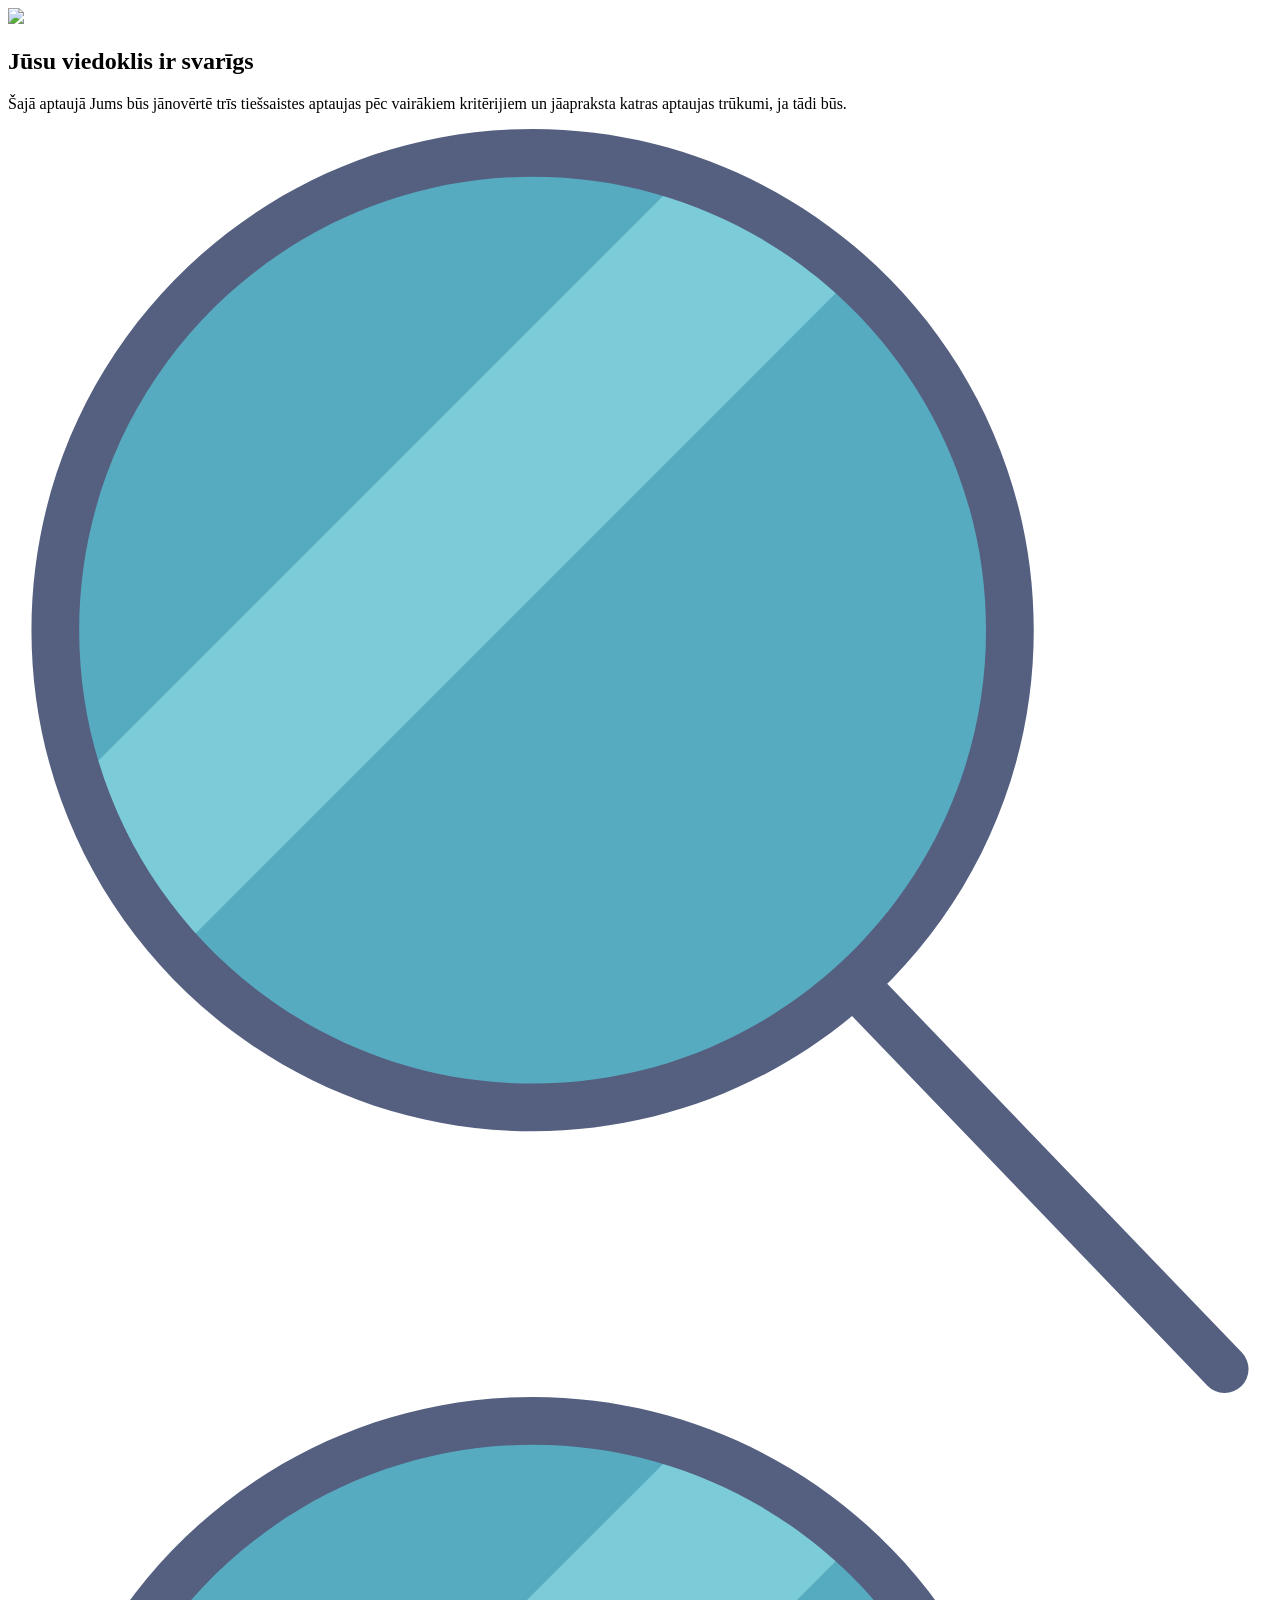
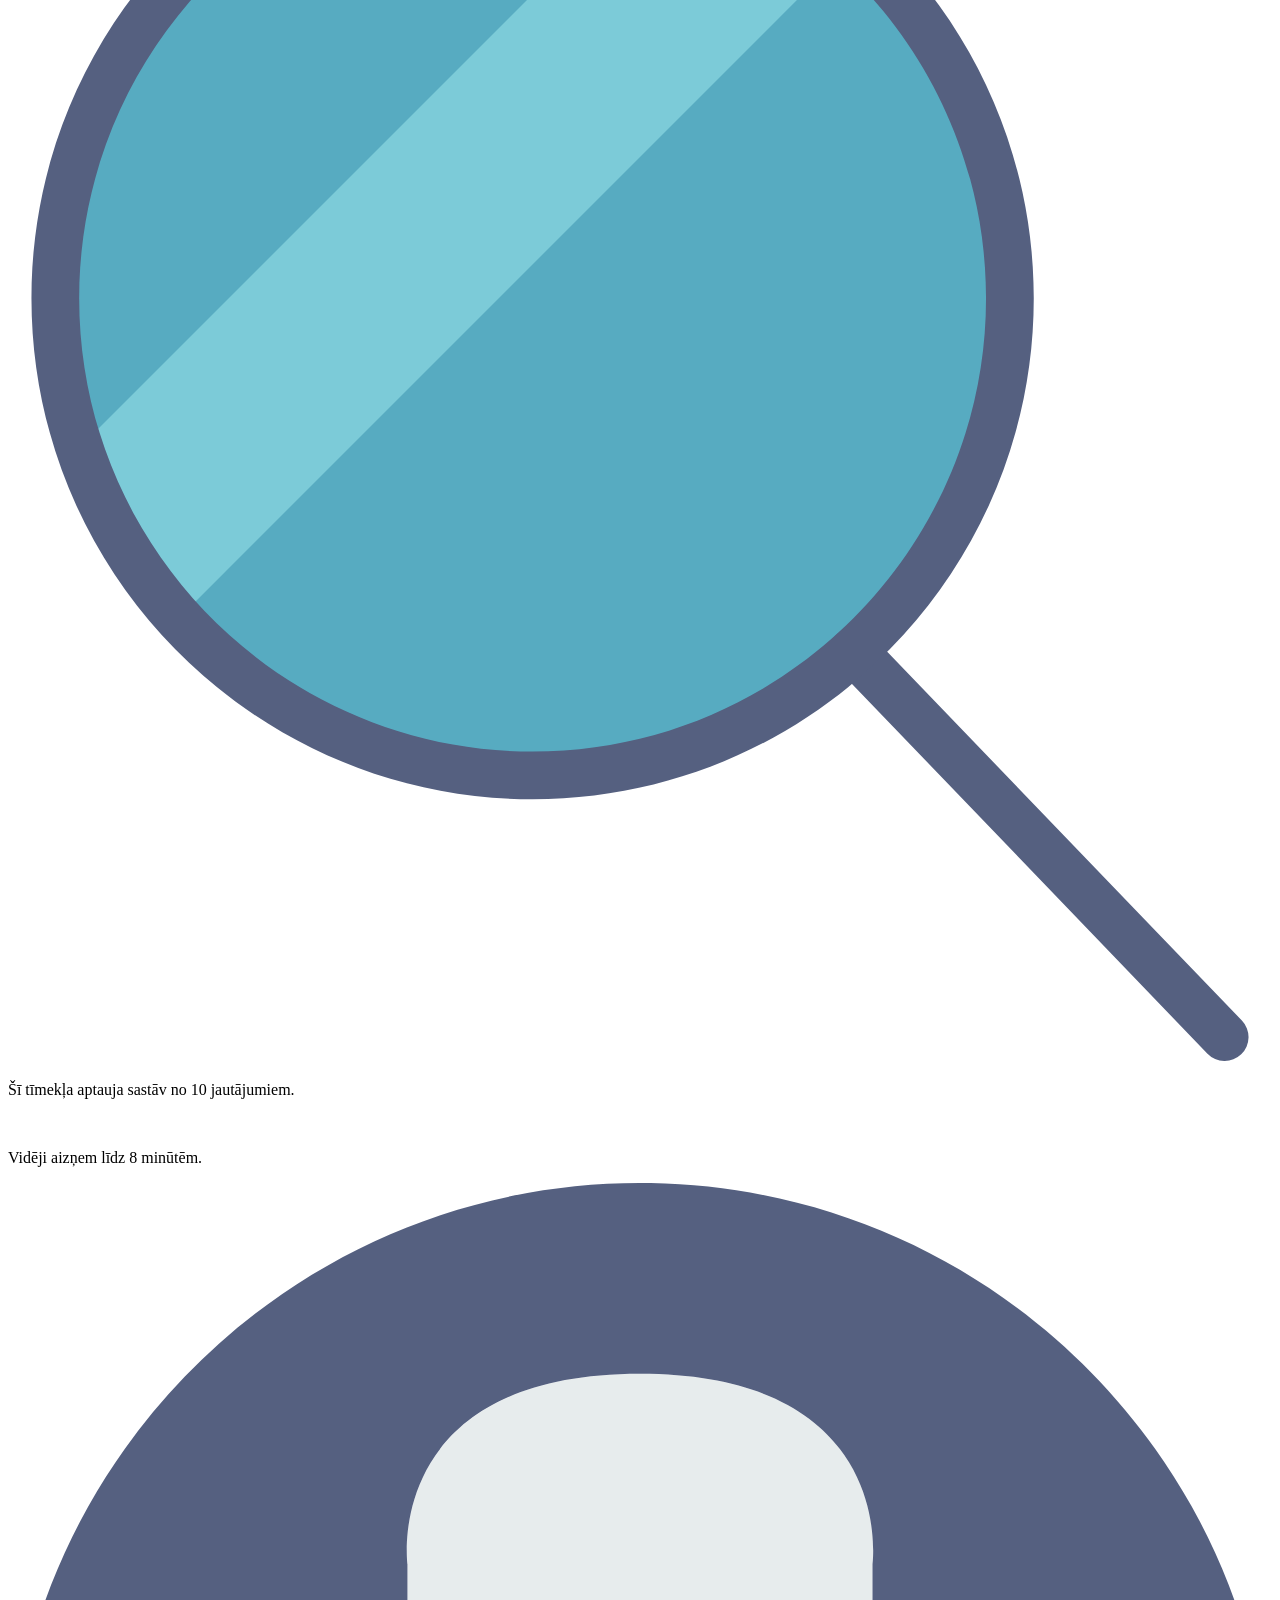
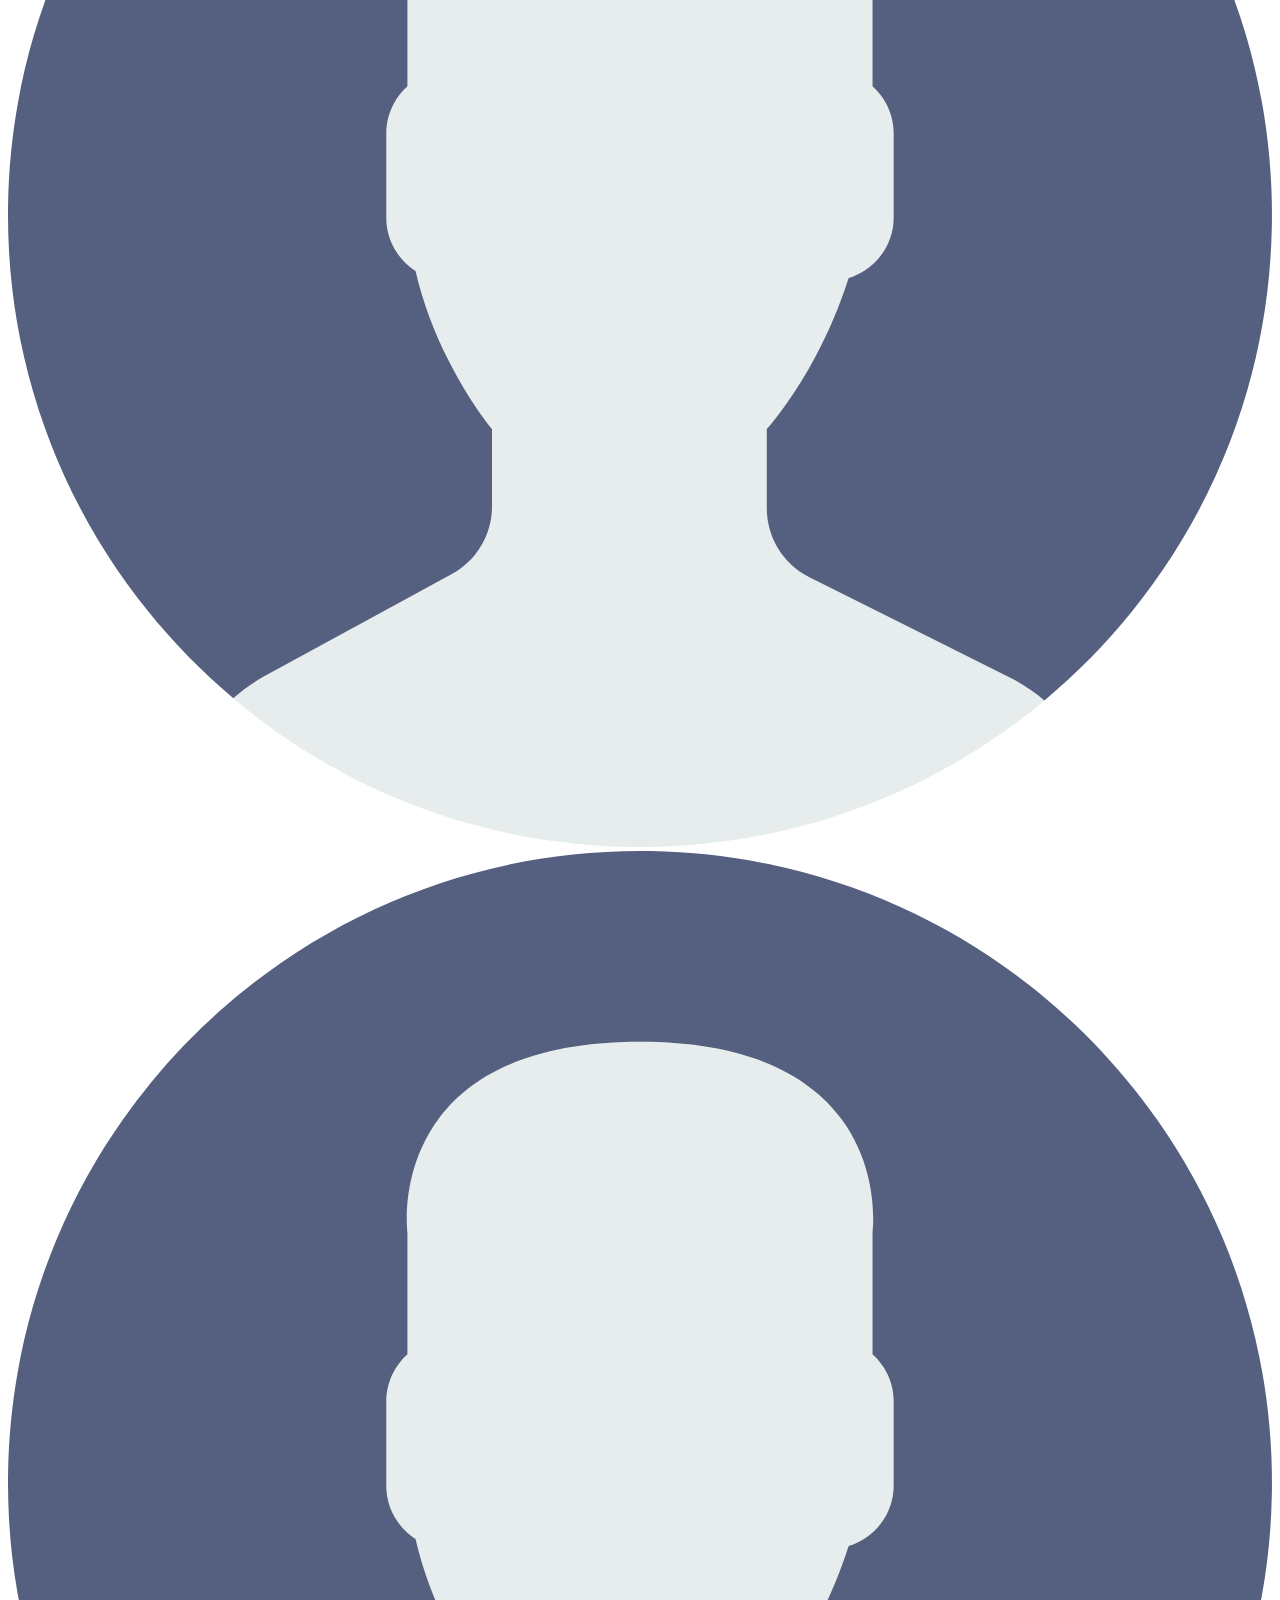
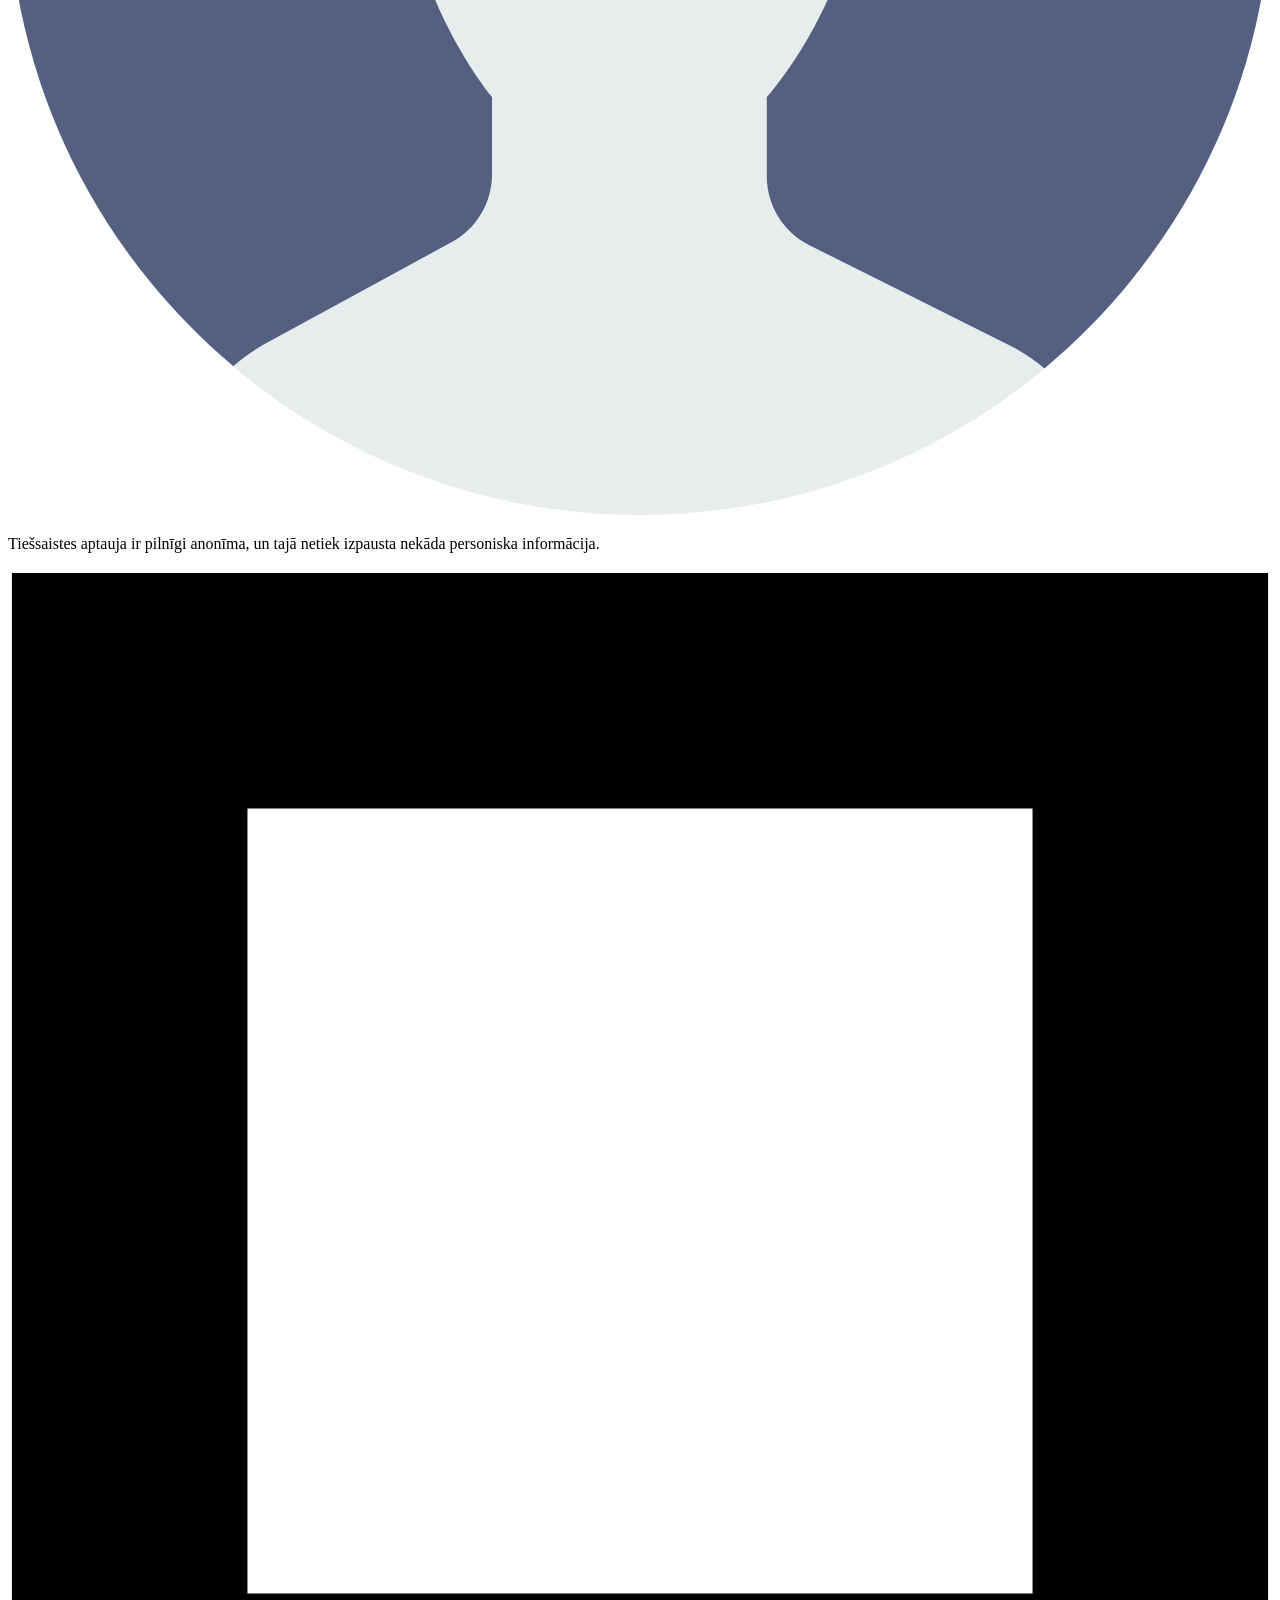
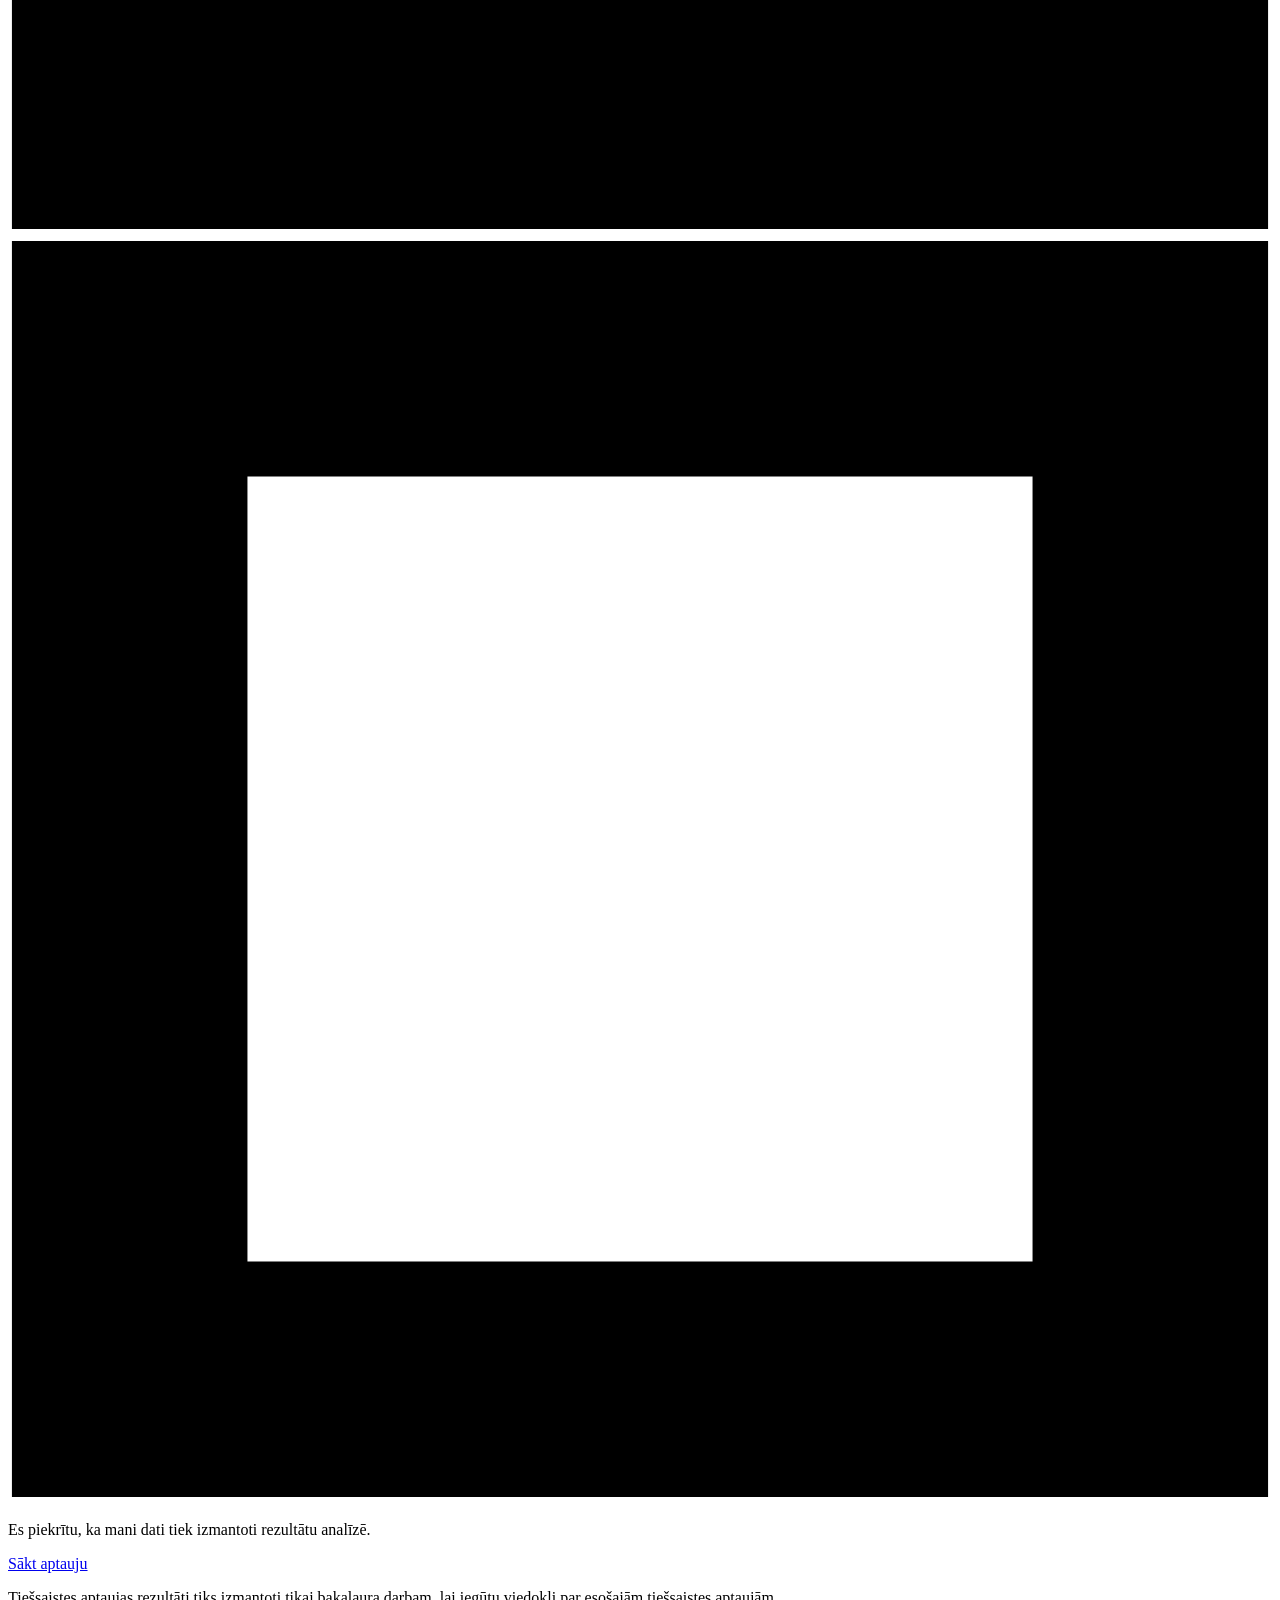
==== index.html @ 979ff95e "Add files via upload" ====
<!DOCTYPE html>
<html style="font-size: 16px;">
  <head>
    <meta name="viewport" content="width=device-width, initial-scale=1.0">
    <meta charset="utf-8">
    <meta name="keywords" content="Jūsu viedoklis ir svarīgs">
    <meta name="description" content="">
    <meta name="page_type" content="np-template-header-footer-from-plugin">
    <title>Ievadlapa</title>
    <link rel="stylesheet" href="nicepage.css" media="screen">
<link rel="stylesheet" href="Ievadlapa.css" media="screen">
    <script class="u-script" type="text/javascript" src="jquery-1.9.1.min.js" defer=""></script>
    <script class="u-script" type="text/javascript" src="nicepage.js" defer=""></script>
    <meta name="generator" content="Nicepage 4.9.1, nicepage.com">
    <link id="u-theme-google-font" rel="stylesheet" href="https://fonts.googleapis.com/css?family=Roboto:100,100i,300,300i,400,400i,500,500i,700,700i,900,900i|Open+Sans:300,300i,400,400i,500,500i,600,600i,700,700i,800,800i">
    
    
    <script type="application/ld+json">{
		"@context": "http://schema.org",
		"@type": "Organization",
		"name": "timekla-aptauja",
		"url": "/",
		"logo": "images/Logo-Holland-Welcome-def-2-kl-wit-text-3.jpg"
}</script>
    <meta name="theme-color" content="#478ac9">
    <meta property="og:title" content="Ievadlapa">
    <meta property="og:type" content="website">
    <link rel="canonical" href="/">
  </head>
  <body data-home-page="https://timekla-aptauja-2.nicepage.io/Ievadlapa.html?version=344477e2-cdb1-466f-a206-090f733ae4e3" data-home-page-title="Ievadlapa" class="u-body u-xl-mode"><header class="u-clearfix u-header u-header" id="sec-4de0"><div class="u-clearfix u-sheet u-valign-middle u-sheet-1">
        <a href="" class="u-image u-logo u-image-1" data-image-width="2787" data-image-height="911">
          <img src="images/Logo-Holland-Welcome-def-2-kl-wit-text-3.jpg" class="u-logo-image u-logo-image-1">
        </a>
      </div></header>
    <section class="u-clearfix u-section-1" id="sec-669e">
      <div class="u-clearfix u-sheet u-sheet-1">
        <div class="u-clearfix u-expanded-width u-gutter-0 u-layout-wrap u-layout-wrap-1">
          <div class="u-layout">
            <div class="u-layout-row">
              <div class="u-align-center u-container-style u-layout-cell u-left-cell u-size-23 u-layout-cell-1">
                <div class="u-container-layout u-valign-middle-lg u-valign-middle-md u-valign-middle-sm u-valign-middle-xl u-container-layout-1">
                  <div alt="" class="u-image u-image-circle u-image-1" src="" data-image-width="730" data-image-height="374"></div>
                </div>
              </div>
              <div class="u-align-left u-container-style u-layout-cell u-right-cell u-size-37 u-layout-cell-2">
                <div class="u-container-layout u-container-layout-2">
                  <h2 class="u-text u-text-1">Jūsu viedoklis ir svarīgs</h2>
                  <p class="u-text u-text-2" spellcheck="true"> Šajā aptaujā Jums būs jānovērtē trīs tiešsaistes aptaujas pēc vairākiem kritērijiem un jāapraksta katras aptaujas trūkumi, ja tādi būs.</p><span class="u-icon u-icon-1"><svg class="u-svg-link" preserveAspectRatio="xMidYMin slice" viewBox="0 0 52.966 52.966" style=""><use xlink:href="#svg-3977"></use></svg><svg xmlns="http://www.w3.org/2000/svg" xmlns:xlink="http://www.w3.org/1999/xlink" version="1.1" xml:space="preserve" class="u-svg-content" viewBox="0 0 52.966 52.966" x="0px" y="0px" id="svg-3977" style="enable-background:new 0 0 52.966 52.966;"><circle style="fill:#57ABC1;" cx="21.983" cy="21" r="20"></circle><line style="fill:none;stroke:#556080;stroke-width:2;stroke-linecap:round;stroke-miterlimit:10;" x1="35.437" y1="35.798" x2="50.983" y2="51.966"></line><path style="fill:#7CCBD8;" d="M3.002,27.253c0.848,2.582,2.24,5.018,4.167,7.146L35.382,6.186
	c-2.129-1.928-4.564-3.319-7.146-4.167L3.002,27.253z"></path><path style="fill:#556080;" d="M21.983,42c-11.58,0-21-9.42-21-21s9.42-21,21-21s21,9.42,21,21S33.562,42,21.983,42z M21.983,2
	c-10.477,0-19,8.523-19,19s8.523,19,19,19s19-8.523,19-19S32.459,2,21.983,2z"></path></svg></span>
                  <p class="u-text u-text-3" spellcheck="false"> Šī tīmekļa aptauja sastāv no 10 jautājumiem.</p><span class="u-file-icon u-icon u-icon-2"><img src="images/71afeeea-2684-4a28-bda9-d3d5058b51b9.png" alt=""></span>
                  <p class="u-text u-text-4" spellcheck="false"> Vidēji aizņem līdz 8 minūtēm.</p><span class="u-icon u-icon-3"><svg class="u-svg-link" preserveAspectRatio="xMidYMin slice" viewBox="0 0 53 53" style=""><use xlink:href="#svg-1f9f"></use></svg><svg xmlns="http://www.w3.org/2000/svg" xmlns:xlink="http://www.w3.org/1999/xlink" version="1.1" xml:space="preserve" class="u-svg-content" viewBox="0 0 53 53" x="0px" y="0px" id="svg-1f9f" style="enable-background:new 0 0 53 53;"><path style="fill:#E7ECED;" d="M18.613,41.552l-7.907,4.313c-0.464,0.253-0.881,0.564-1.269,0.903C14.047,50.655,19.998,53,26.5,53
	c6.454,0,12.367-2.31,16.964-6.144c-0.424-0.358-0.884-0.68-1.394-0.934l-8.467-4.233c-1.094-0.547-1.785-1.665-1.785-2.888v-3.322
	c0.238-0.271,0.51-0.619,0.801-1.03c1.154-1.63,2.027-3.423,2.632-5.304c1.086-0.335,1.886-1.338,1.886-2.53v-3.546
	c0-0.78-0.347-1.477-0.886-1.965v-5.126c0,0,1.053-7.977-9.75-7.977s-9.75,7.977-9.75,7.977v5.126
	c-0.54,0.488-0.886,1.185-0.886,1.965v3.546c0,0.934,0.491,1.756,1.226,2.231c0.886,3.857,3.206,6.633,3.206,6.633v3.24
	C20.296,39.899,19.65,40.986,18.613,41.552z"></path><g><path style="fill:#556080;" d="M26.953,0.004C12.32-0.246,0.254,11.414,0.004,26.047C-0.138,34.344,3.56,41.801,9.448,46.76
		c0.385-0.336,0.798-0.644,1.257-0.894l7.907-4.313c1.037-0.566,1.683-1.653,1.683-2.835v-3.24c0,0-2.321-2.776-3.206-6.633
		c-0.734-0.475-1.226-1.296-1.226-2.231v-3.546c0-0.78,0.347-1.477,0.886-1.965v-5.126c0,0-1.053-7.977,9.75-7.977
		s9.75,7.977,9.75,7.977v5.126c0.54,0.488,0.886,1.185,0.886,1.965v3.546c0,1.192-0.8,2.195-1.886,2.53
		c-0.605,1.881-1.478,3.674-2.632,5.304c-0.291,0.411-0.563,0.759-0.801,1.03V38.8c0,1.223,0.691,2.342,1.785,2.888l8.467,4.233
		c0.508,0.254,0.967,0.575,1.39,0.932c5.71-4.762,9.399-11.882,9.536-19.9C53.246,12.32,41.587,0.254,26.953,0.004z"></path>
</g></svg></span>
                  <p class="u-text u-text-5" spellcheck="false"> Tiešsaistes aptauja ir pilnīgi anonīma, un tajā netiek izpausta nekāda personiska informācija.</p>
                  <div class="u-border-1 u-border-grey-75 u-shape u-shape-svg u-text-palette-1-base u-shape-1">
                    <svg class="u-svg-link" preserveAspectRatio="none" viewBox="0 0 160 160" style=""><use xlink:href="#svg-717e"></use></svg>
                    <svg class="u-svg-content" viewBox="-0.5 -0.5 161 161" x="0px" y="0px" id="svg-717e"><path d="M130,30v100H30V30H130 M160,0H0v160h160V0L160,0z"></path></svg>
                  </div>
                  <p class="u-text u-text-6" spellcheck="true"> Es piekrītu, ka mani dati tiek izmantoti rezultātu analīzē.</p>
                  <a href="#" class="u-btn u-button-style u-btn-1">Sākt aptauju</a>
                </div>
              </div>
            </div>
          </div>
        </div>
      </div>
    </section>
    
    
    <footer class="u-align-center u-clearfix u-footer u-grey-80 u-footer" id="sec-5933"><div class="u-clearfix u-sheet u-sheet-1">
        <p class="u-small-text u-text u-text-variant u-text-1" spellcheck="true"> Tiešsaistes aptaujas rezultāti tiks izmantoti tikai bakalaura darbam, lai iegūtu viedokli par esošajām tiešsaistes aptaujām.</p>
      </div></footer>
  </body>
</html>
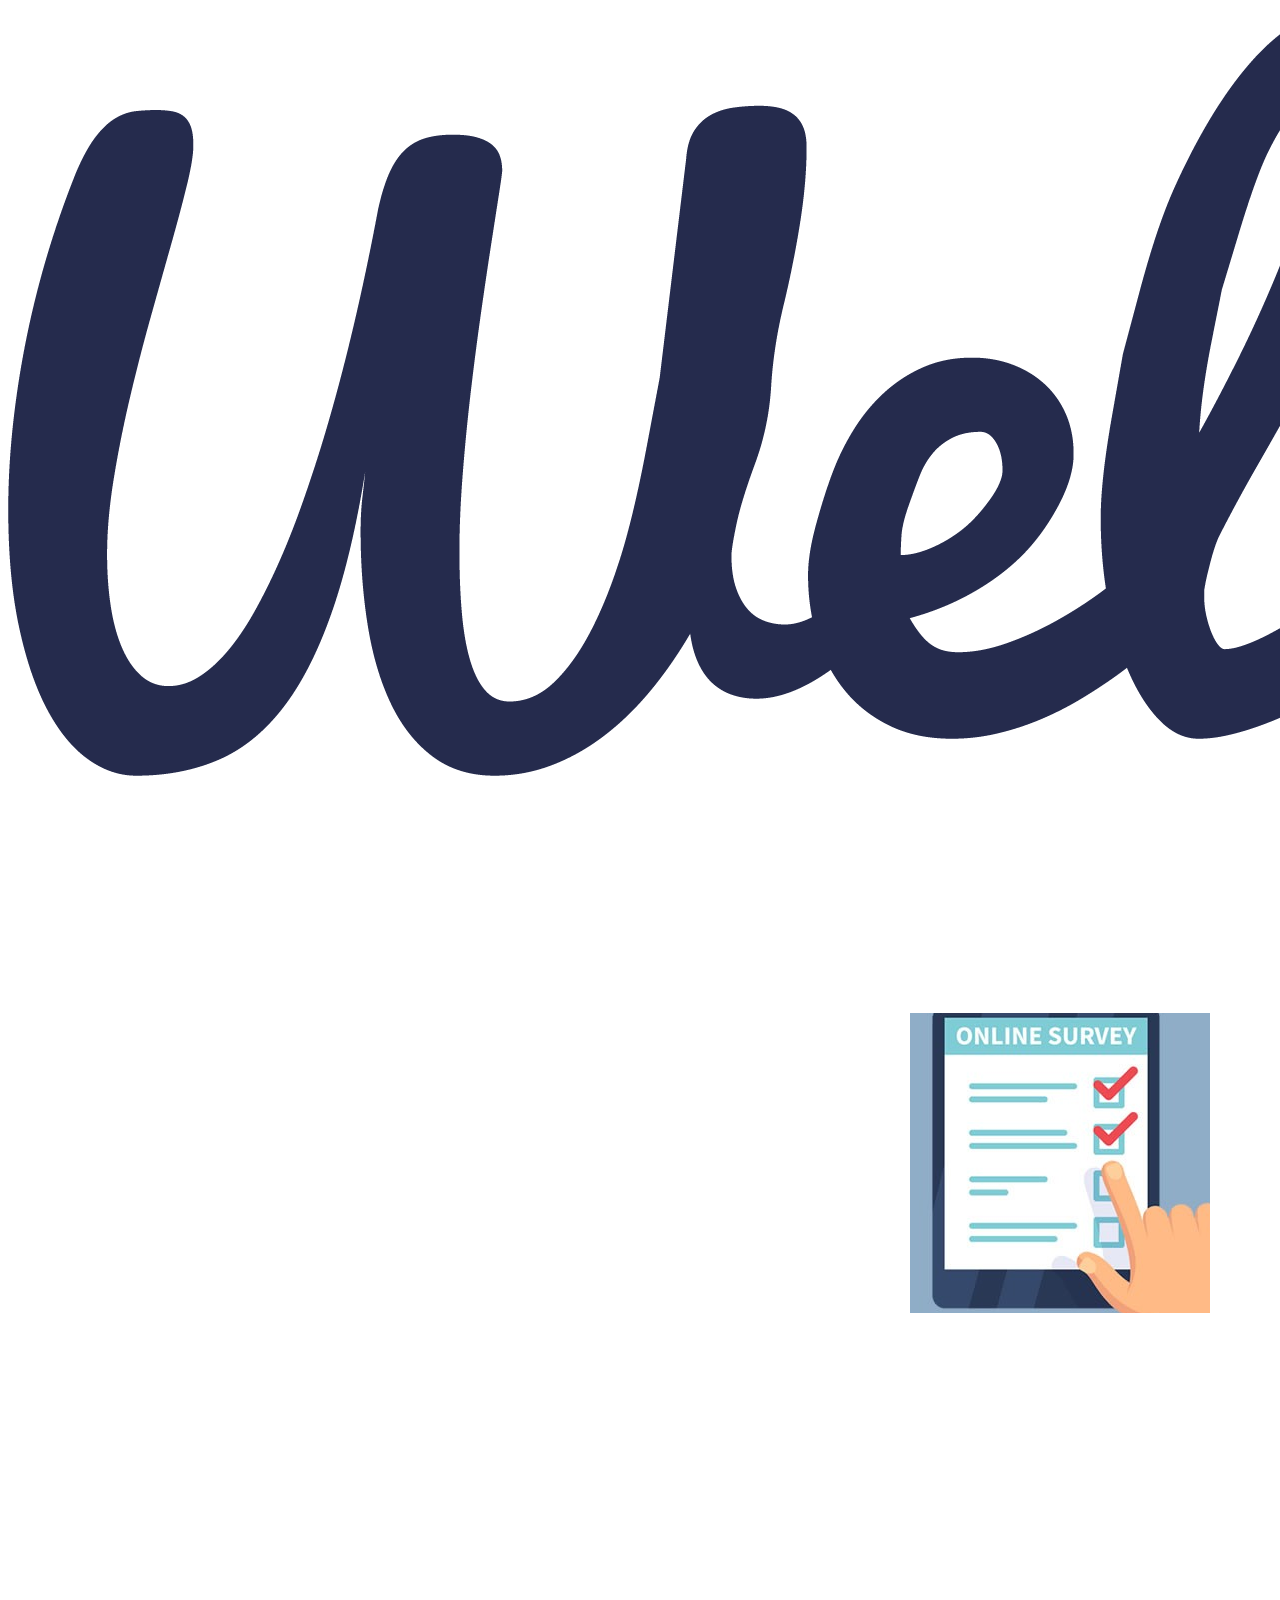
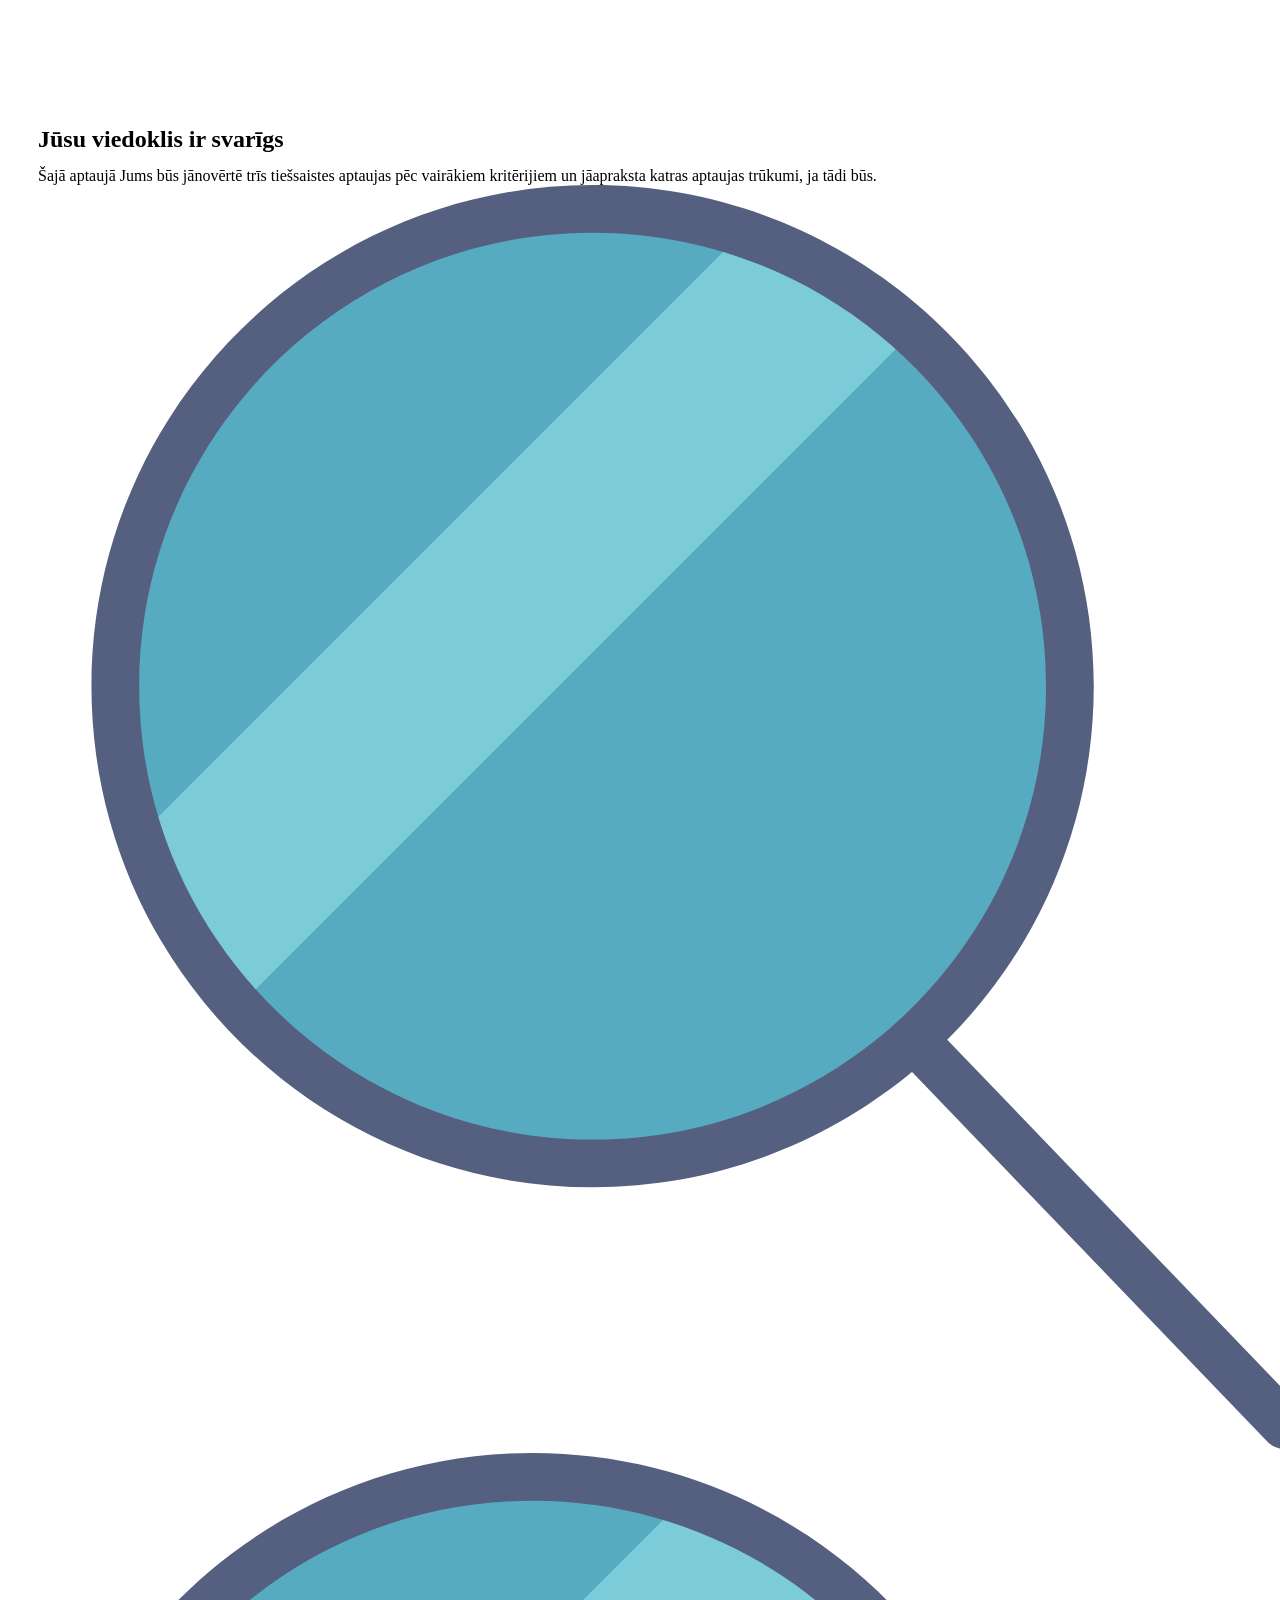
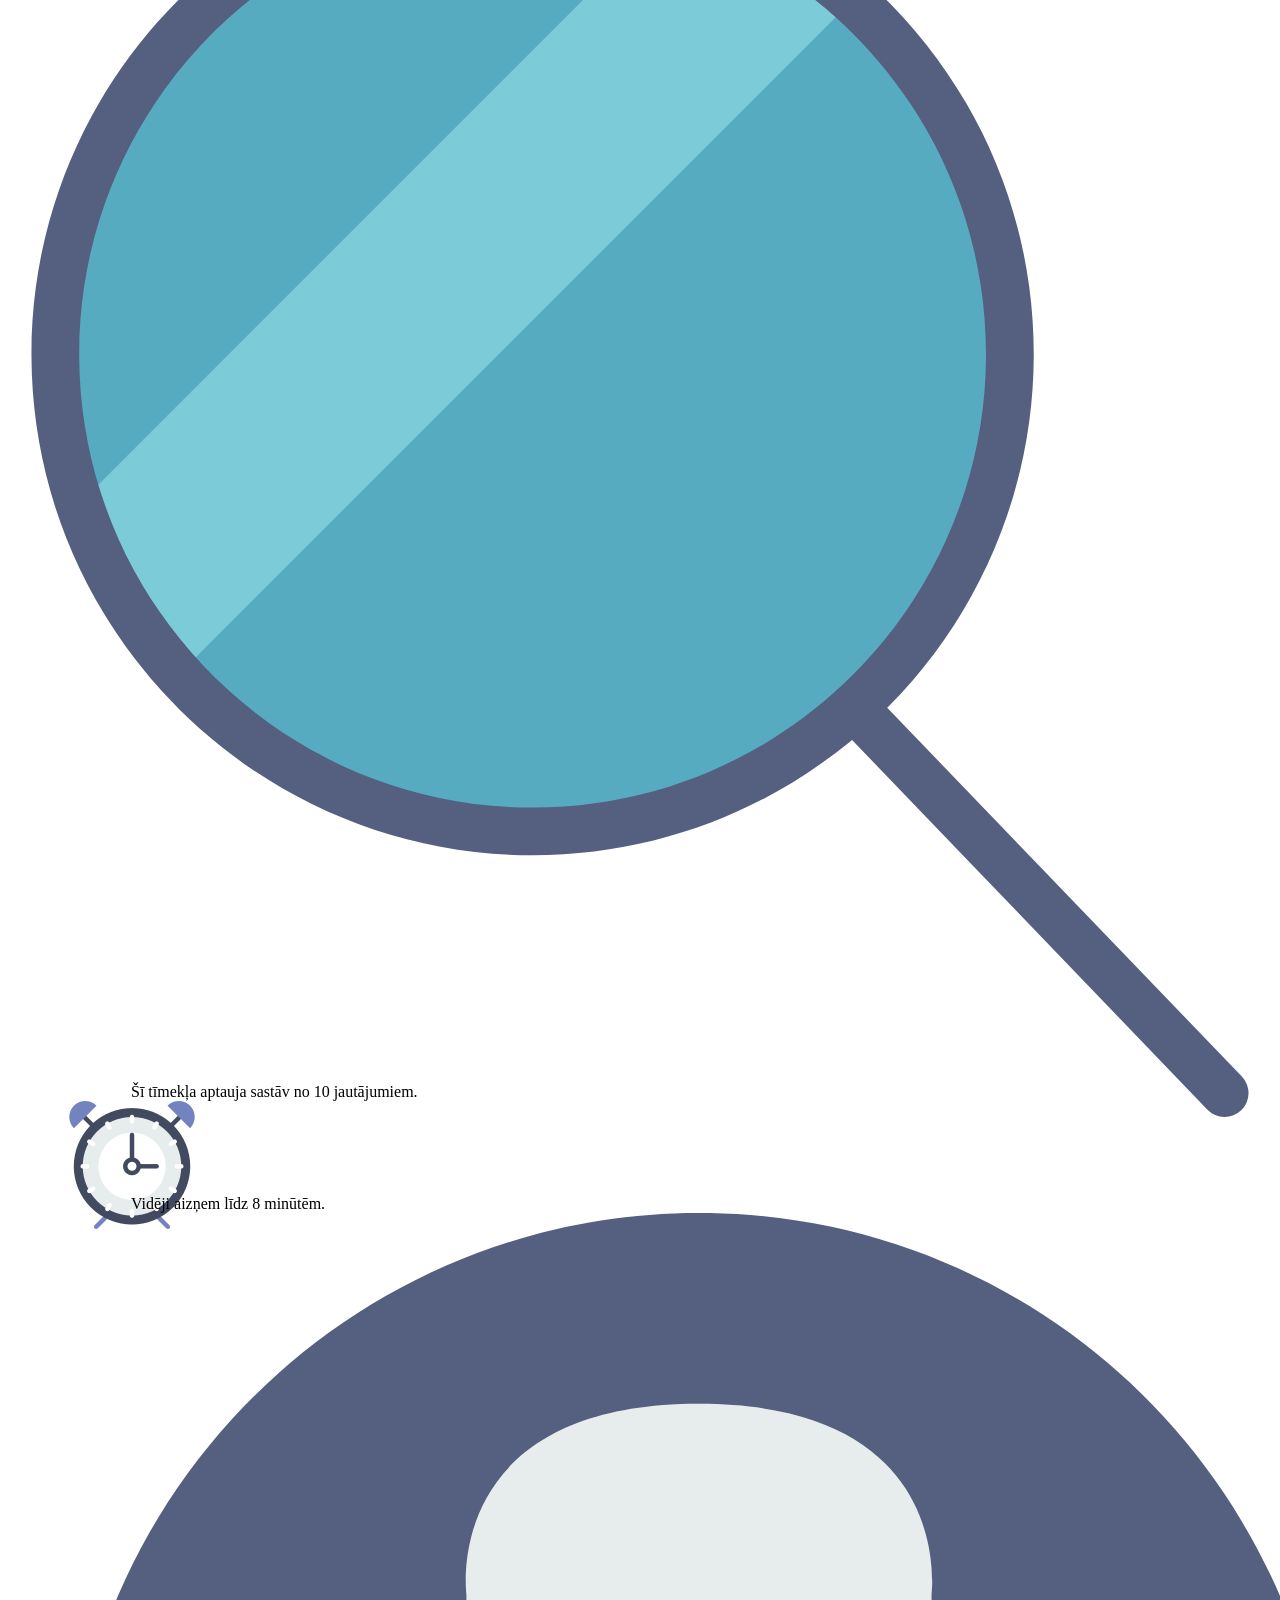
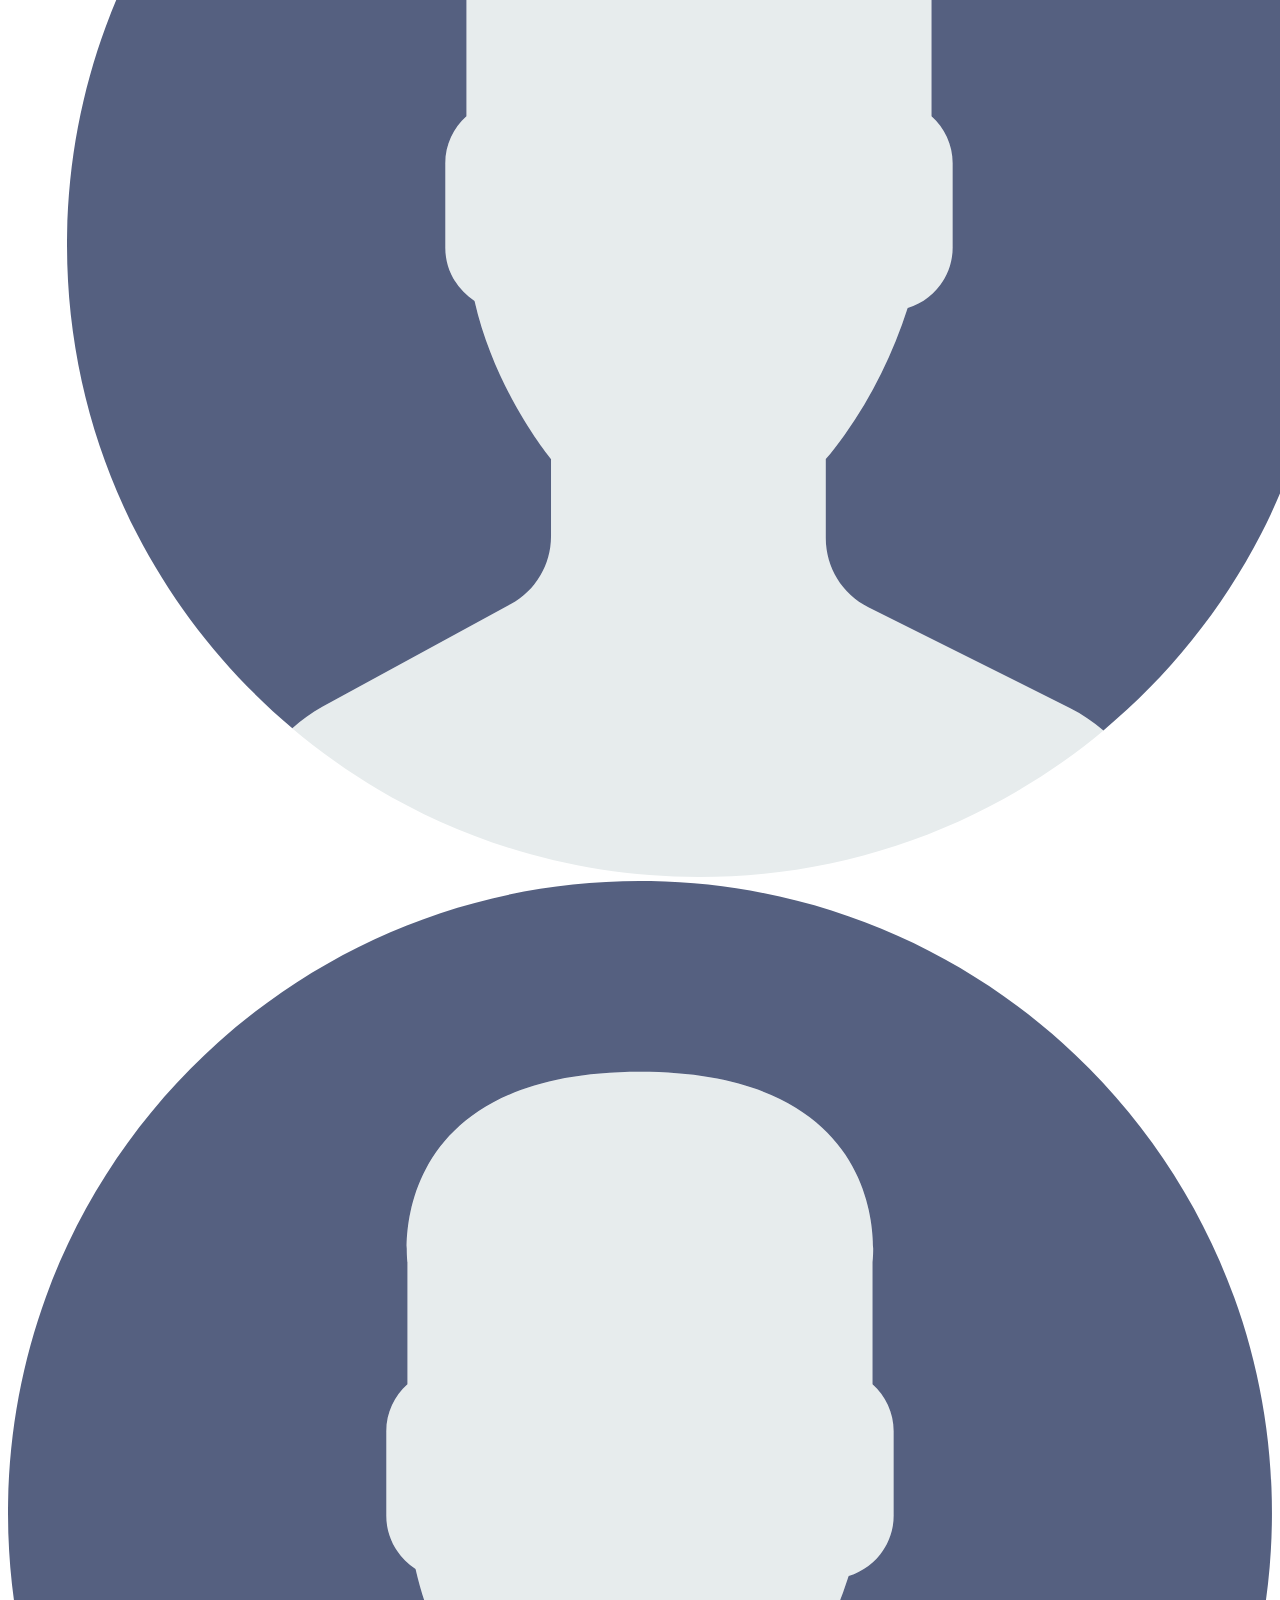
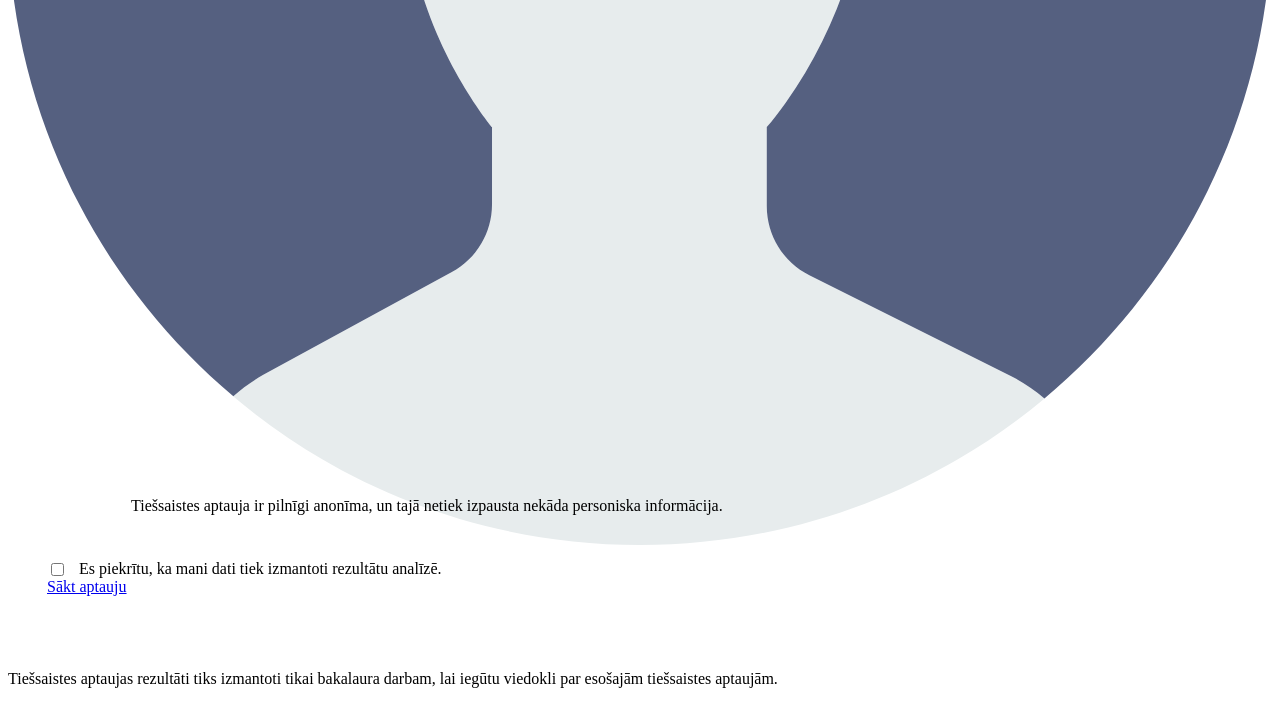
==== commit 8de67b14: "Add files via upload" ====
--- a/index.html
+++ b/index.html
@@ -27,7 +27,7 @@
     <meta property="og:type" content="website">
     <link rel="canonical" href="/">
   </head>
-  <body data-home-page="https://timekla-aptauja-2.nicepage.io/Ievadlapa.html?version=344477e2-cdb1-466f-a206-090f733ae4e3" data-home-page-title="Ievadlapa" class="u-body u-xl-mode"><header class="u-clearfix u-header u-header" id="sec-4de0"><div class="u-clearfix u-sheet u-valign-middle u-sheet-1">
+  <body class="u-body u-xl-mode"><header class="u-clearfix u-header u-header" id="sec-4de0"><div class="u-clearfix u-sheet u-valign-middle u-sheet-1">
         <a href="" class="u-image u-logo u-image-1" data-image-width="2787" data-image-height="911">
           <img src="images/Logo-Holland-Welcome-def-2-kl-wit-text-3.jpg" class="u-logo-image u-logo-image-1">
         </a>
@@ -63,11 +63,10 @@
 </g></svg></span>
                   <p class="u-text u-text-5" spellcheck="false"> Tiešsaistes aptauja ir pilnīgi anonīma, un tajā netiek izpausta nekāda personiska informācija.</p>
                   <div class="u-border-1 u-border-grey-75 u-shape u-shape-svg u-text-palette-1-base u-shape-1">
-                    <svg class="u-svg-link" preserveAspectRatio="none" viewBox="0 0 160 160" style=""><use xlink:href="#svg-717e"></use></svg>
-                    <svg class="u-svg-content" viewBox="-0.5 -0.5 161 161" x="0px" y="0px" id="svg-717e"><path d="M130,30v100H30V30H130 M160,0H0v160h160V0L160,0z"></path></svg>
+                    <input type="checkbox" id="checkBox" name="checkBox">
                   </div>
                   <p class="u-text u-text-6" spellcheck="true"> Es piekrītu, ka mani dati tiek izmantoti rezultātu analīzē.</p>
-                  <a href="#" class="u-btn u-button-style u-btn-1">Sākt aptauju</a>
+                  <a href="#" class="u-btn u-button-style u-btn-1" onclick="location.href='peakon.html'">Sākt aptauju</a>
                 </div>
               </div>
             </div>
--- a/Ievadlapa.css
+++ b/Ievadlapa.css
@@ -0,0 +1,330 @@
+.u-section-1 .u-sheet-1 {
+  min-height: 819px;
+}
+
+.u-section-1 .u-layout-wrap-1 {
+  margin-top: 60px;
+  margin-bottom: 60px;
+}
+
+.u-section-1 .u-layout-cell-1 {
+  min-height: 678px;
+}
+
+.u-section-1 .u-container-layout-1 {
+  padding: 30px;
+}
+
+.u-section-1 .u-image-1 {
+  width: 300px;
+  height: 300px;
+  background-image: url("images/db5fdf9e-9857-444e-9135-7a577f8520b8.jpg");
+  background-position: 50% 50%;
+  margin: 0 32px 0 auto;
+}
+
+.u-section-1 .u-layout-cell-2 {
+  min-height: 678px;
+}
+
+.u-section-1 .u-container-layout-2 {
+  padding: 14px 0;
+}
+
+.u-section-1 .u-text-1 {
+  margin: 51px 260px 0 30px;
+}
+
+.u-section-1 .u-text-2 {
+  margin: 14px 190px 0 30px;
+}
+
+.u-section-1 .u-icon-1 {
+  width: 51px;
+  height: 51px;
+  margin: 58px auto 0 60px;
+  padding: 0;
+}
+
+.u-section-1 .u-text-3 {
+  margin: -38px 97px 0 123px;
+}
+
+.u-section-1 .u-icon-2 {
+  width: 51px;
+  height: 51px;
+  margin: 44px auto 0 60px;
+  padding: 0;
+}
+
+.u-section-1 .u-text-4 {
+  margin: -38px 97px 0 123px;
+}
+
+.u-section-1 .u-icon-3 {
+  width: 52px;
+  height: 52px;
+  margin: 45px auto 0 59px;
+  padding: 0;
+}
+
+.u-section-1 .u-text-5 {
+  margin: -52px 97px 0 123px;
+}
+
+.u-section-1 .u-shape-1 {
+  width: 26px;
+  height: 26px;
+  margin: 45px auto 0 39px;
+}
+
+.u-section-1 .u-text-6 {
+  margin: -26px 149px 0 71px;
+}
+
+.u-section-1 .u-btn-1 {
+  margin: 20px auto 0 39px;
+}
+
+@media (max-width: 1199px) {
+  .u-section-1 .u-sheet-1 {
+    min-height: 664px;
+  }
+
+  .u-section-1 .u-layout-cell-1 {
+    min-height: 559px;
+  }
+
+  .u-section-1 .u-image-1 {
+    margin-right: 0;
+  }
+
+  .u-section-1 .u-layout-cell-2 {
+    min-height: 559px;
+  }
+
+  .u-section-1 .u-text-1 {
+    margin-right: 167px;
+    margin-left: 0;
+  }
+
+  .u-section-1 .u-text-2 {
+    width: auto;
+    margin-top: 35px;
+    margin-right: 97px;
+    margin-left: 0;
+  }
+
+  .u-section-1 .u-icon-1 {
+    margin-top: 83px;
+  }
+
+  .u-section-1 .u-text-3 {
+    width: auto;
+    margin-top: -42px;
+    margin-right: 73px;
+    margin-left: 131px;
+  }
+
+  .u-section-1 .u-icon-2 {
+    margin-top: 49px;
+  }
+
+  .u-section-1 .u-text-4 {
+    width: auto;
+    margin-right: 167px;
+    margin-left: 120px;
+  }
+
+  .u-section-1 .u-icon-3 {
+    margin-top: 44px;
+  }
+
+  .u-section-1 .u-text-5 {
+    width: auto;
+    margin-right: 31px;
+    margin-left: 131px;
+  }
+
+  .u-section-1 .u-shape-1 {
+    margin-top: 144px;
+    margin-left: 35px;
+  }
+
+  .u-section-1 .u-text-6 {
+    width: auto;
+    margin-right: 24px;
+    margin-left: 73px;
+  }
+
+  .u-section-1 .u-btn-1 {
+    margin-top: 59px;
+    margin-left: 35px;
+  }
+}
+
+@media (max-width: 991px) {
+  .u-section-1 .u-sheet-1 {
+    min-height: 582px;
+  }
+
+  .u-section-1 .u-layout-cell-1 {
+    min-height: 100px;
+  }
+
+  .u-section-1 .u-image-1 {
+    width: 216px;
+    height: 216px;
+  }
+
+  .u-section-1 .u-layout-cell-2 {
+    min-height: 100px;
+  }
+
+  .u-section-1 .u-text-1 {
+    margin-right: 31px;
+  }
+
+  .u-section-1 .u-text-2 {
+    margin-top: 27px;
+    margin-right: 0;
+  }
+
+  .u-section-1 .u-icon-1 {
+    margin-top: 95px;
+    margin-left: 10px;
+  }
+
+  .u-section-1 .u-text-3 {
+    margin-top: -38px;
+    margin-right: 0;
+    margin-left: 69px;
+  }
+
+  .u-section-1 .u-icon-2 {
+    margin-top: 48px;
+    margin-left: 10px;
+  }
+
+  .u-section-1 .u-text-4 {
+    margin-right: 83px;
+    margin-left: 69px;
+  }
+
+  .u-section-1 .u-icon-3 {
+    margin-left: 10px;
+  }
+
+  .u-section-1 .u-text-5 {
+    margin-right: 10px;
+    margin-left: 72px;
+  }
+
+  .u-section-1 .u-shape-1 {
+    margin-top: 110px;
+    margin-left: 23px;
+  }
+
+  .u-section-1 .u-text-6 {
+    margin-top: 10px;
+    margin-right: 0;
+    margin-left: 23px;
+  }
+
+  .u-section-1 .u-btn-1 {
+    margin-top: 289px;
+    margin-left: 0;
+  }
+}
+
+@media (max-width: 767px) {
+  .u-section-1 .u-sheet-1 {
+    min-height: 935px;
+  }
+
+  .u-section-1 .u-container-layout-1 {
+    padding-left: 10px;
+    padding-right: 10px;
+  }
+
+  .u-section-1 .u-text-3 {
+    margin-top: -42px;
+  }
+
+  .u-section-1 .u-text-6 {
+    margin-top: -51px;
+  }
+}
+
+@media (max-width: 575px) {
+  .u-section-1 .u-sheet-1 {
+    min-height: 743px;
+  }
+
+  .u-section-1 .u-layout-cell-1 {
+    min-height: 276px;
+  }
+
+  .u-section-1 .u-container-layout-1 {
+    padding-top: 17px;
+    padding-bottom: 17px;
+  }
+
+  .u-section-1 .u-image-1 {
+    margin-right: auto;
+    margin-left: 50px;
+  }
+
+  .u-section-1 .u-text-1 {
+    margin-right: 0;
+  }
+
+  .u-section-1 .u-text-2 {
+    margin-top: 0;
+  }
+
+  .u-section-1 .u-icon-1 {
+    margin-top: 44px;
+  }
+
+  .u-section-1 .u-text-3 {
+    margin-top: 0;
+    margin-right: -10px;
+    margin-left: 10px;
+  }
+
+  .u-section-1 .u-icon-2 {
+    margin-top: 29px;
+  }
+
+  .u-section-1 .u-text-4 {
+    margin-top: 8px;
+    margin-right: -10px;
+    margin-left: 10px;
+  }
+
+  .u-section-1 .u-icon-3 {
+    margin-top: 27px;
+  }
+
+  .u-section-1 .u-text-5 {
+    margin-top: 10px;
+    margin-right: -10px;
+    margin-left: 10px;
+  }
+
+  .u-section-1 .u-shape-1 {
+    margin-top: 23px;
+    margin-left: 10px;
+  }
+
+  .u-section-1 .u-text-6 {
+    margin-top: -26px;
+    margin-right: -23px;
+    margin-left: 46px;
+  }
+
+  .u-section-1 .u-btn-1 {
+    margin-top: 13px;
+  }
+}
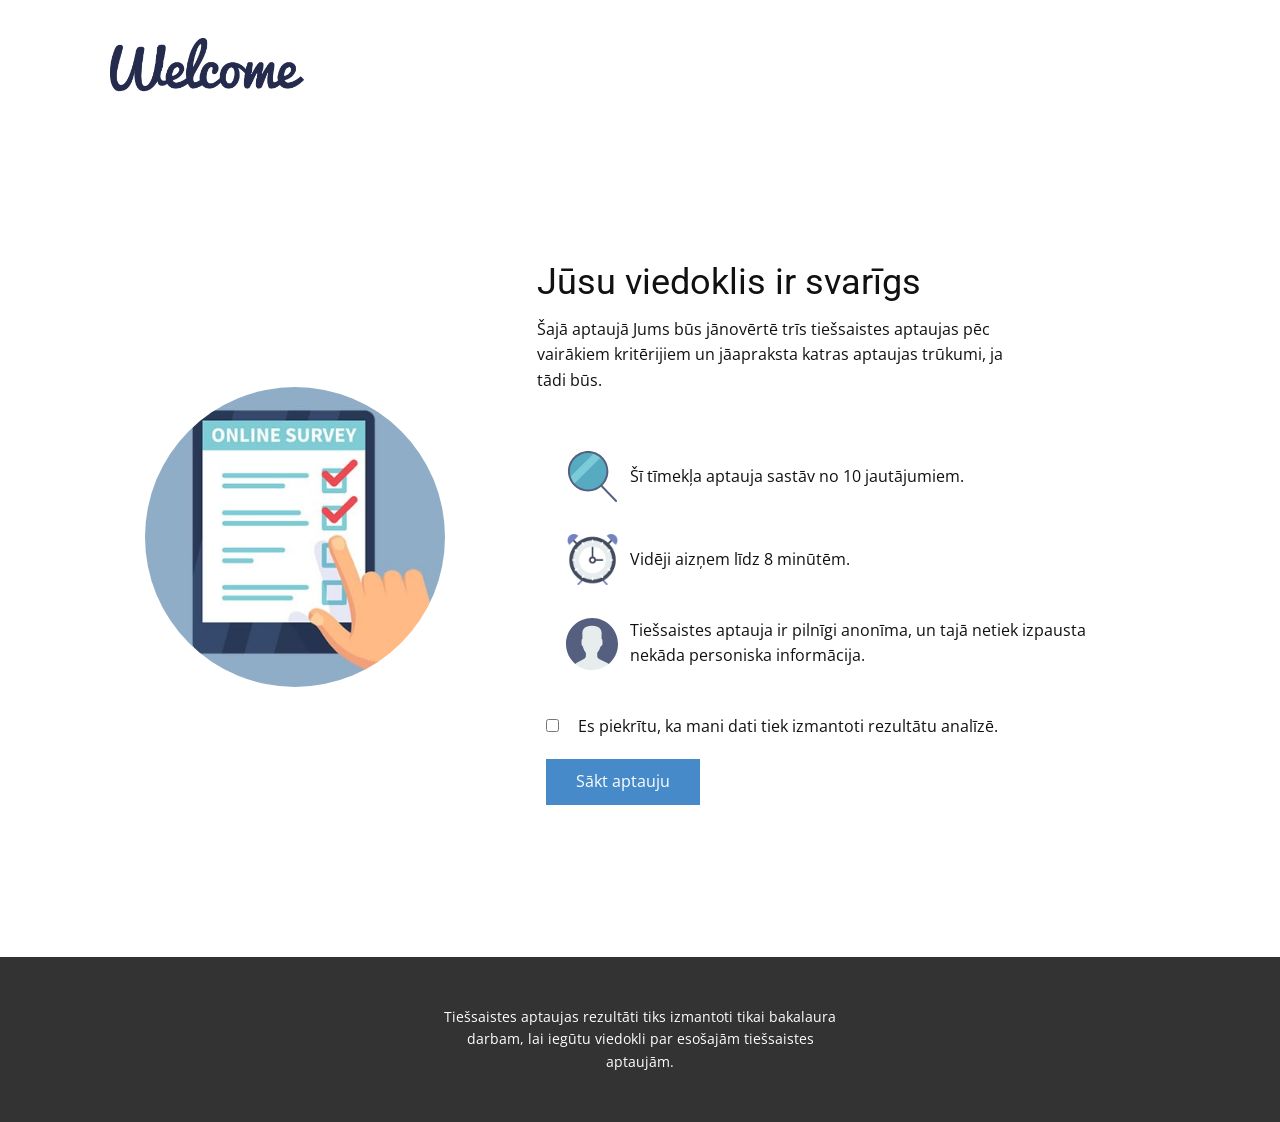
==== commit 781b9126: "changes" ====
--- a/index.html
+++ b/index.html
@@ -66,7 +66,7 @@
                     <input type="checkbox" id="checkBox" name="checkBox">
                   </div>
                   <p class="u-text u-text-6" spellcheck="true"> Es piekrītu, ka mani dati tiek izmantoti rezultātu analīzē.</p>
-                  <a href="#" class="u-btn u-button-style u-btn-1" onclick="location.href='peakon.html'">Sākt aptauju</a>
+                  <a href="#" class="u-btn u-button-style u-btn-1" onclick="location.href='Peakon.html'">Sākt aptauju</a>
                 </div>
               </div>
             </div>
--- a/nicepage.css
+++ b/nicepage.css
@@ -0,0 +1,36692 @@
+/*begin-commonstyles library*//*!
+ * froala_editor v4.0.6 (https://www.froala.com/wysiwyg-editor)
+ * License https://froala.com/wysiwyg-editor/terms/
+ * Copyright 2014-2021 Froala Labs
+ */
+
+.fr-clearfix::after {
+  clear: both;
+  display: block;
+  content: "";
+  height: 0; }
+
+.fr-hide-by-clipping {
+  position: absolute;
+  width: 1px;
+  height: 1px;
+  padding: 0;
+  margin: -1px;
+  overflow: hidden;
+  clip: rect(0, 0, 0, 0);
+  border: 0; }
+
+.fr-view img.fr-rounded, .fr-view .fr-img-caption.fr-rounded img {
+  border-radius: 10px;
+  -moz-border-radius: 10px;
+  -webkit-border-radius: 10px;
+  -moz-background-clip: padding;
+  -webkit-background-clip: padding-box;
+  background-clip: padding-box; }
+
+.fr-view img.fr-shadow, .fr-view .fr-img-caption.fr-shadow img {
+  -webkit-box-shadow: 10px 10px 5px 0px #cccccc;
+  -moz-box-shadow: 10px 10px 5px 0px #cccccc;
+  box-shadow: 10px 10px 5px 0px #cccccc; }
+
+.fr-view img.fr-bordered, .fr-view .fr-img-caption.fr-bordered img {
+  border: solid 5px #CCC; }
+
+.fr-view img.fr-bordered {
+  -webkit-box-sizing: content-box;
+  -moz-box-sizing: content-box;
+  box-sizing: content-box; }
+
+.fr-view .fr-img-caption.fr-bordered img {
+  -webkit-box-sizing: border-box;
+  -moz-box-sizing: border-box;
+  box-sizing: border-box; }
+
+.fr-view {
+  word-wrap: break-word; }
+  .fr-view span[style~="color:"] a {
+    color: inherit; }
+  .fr-view strong {
+    font-weight: 700; }
+  .fr-view table[border='0'] td:not([class]), .fr-view table[border='0'] th:not([class]), .fr-view table[border='0'] td[class=""], .fr-view table[border='0'] th[class=""] {
+    border-width: 0px; }
+  .fr-view table {
+    border: none;
+    border-collapse: collapse;
+    empty-cells: show;
+    max-width: 100%; }
+    .fr-view table td {
+      min-width: 5px; }
+    .fr-view table.fr-dashed-borders td, .fr-view table.fr-dashed-borders th {
+      border-style: dashed; }
+    .fr-view table.fr-alternate-rows tbody tr:nth-child(2n) {
+      background: whitesmoke; }
+    .fr-view table td, .fr-view table th {
+      border: 1px solid #DDD; }
+      .fr-view table td:empty, .fr-view table th:empty {
+        height: 20px; }
+      .fr-view table td.fr-highlighted, .fr-view table th.fr-highlighted {
+        border: 1px double red; }
+      .fr-view table td.fr-thick, .fr-view table th.fr-thick {
+        border-width: 2px; }
+    .fr-view table th {
+      background: #ececec; }
+  .fr-view hr {
+    clear: both;
+    user-select: none;
+    -o-user-select: none;
+    -moz-user-select: none;
+    -khtml-user-select: none;
+    -webkit-user-select: none;
+    -ms-user-select: none;
+    break-after: always;
+    page-break-after: always; }
+  .fr-view .fr-file {
+    position: relative; }
+    .fr-view .fr-file::after {
+      position: relative;
+      content: "\1F4CE";
+      font-weight: normal; }
+  .fr-view pre {
+    white-space: pre-wrap;
+    word-wrap: break-word;
+    overflow: visible; }
+/*  .fr-view[dir="rtl"] blockquote {
+    border-left: none;
+    border-right: solid 2px #5E35B1;
+    margin-right: 0;
+    padding-right: 5px;
+    padding-left: 0; }
+    .fr-view[dir="rtl"] blockquote blockquote {
+      border-color: #00BCD4; }
+      .fr-view[dir="rtl"] blockquote blockquote blockquote {
+        border-color: #43A047; }
+  .fr-view blockquote {
+    border-left: solid 2px #5E35B1;
+    margin-left: 0;
+    padding-left: 5px;
+    color: #5E35B1; }
+    .fr-view blockquote blockquote {
+      border-color: #00BCD4;
+      color: #00BCD4; }
+      .fr-view blockquote blockquote blockquote {
+        border-color: #43A047;
+        color: #43A047; } */
+  .fr-view span.fr-emoticon {
+    font-weight: normal;
+    font-family: "Apple Color Emoji","Segoe UI Emoji","NotoColorEmoji","Segoe UI Symbol","Android Emoji","EmojiSymbols";
+    display: inline;
+    line-height: 0; }
+    .fr-view span.fr-emoticon.fr-emoticon-img {
+      background-repeat: no-repeat !important;
+      font-size: inherit;
+      height: 1em;
+      width: 1em;
+      min-height: 20px;
+      min-width: 20px;
+      display: inline-block;
+      margin: -.1em .1em .1em;
+      line-height: 1;
+      vertical-align: middle; }
+  .fr-view .fr-text-gray {
+    color: #AAA !important; }
+  .fr-view .fr-text-bordered {
+    border-top: solid 1px #222;
+    border-bottom: solid 1px #222;
+    padding: 10px 0; }
+  .fr-view .fr-text-spaced {
+    letter-spacing: 1px; }
+  .fr-view .fr-text-uppercase {
+    text-transform: uppercase; }
+  .fr-view .fr-class-highlighted {
+    background-color: #ffff00; }
+  .fr-view .fr-class-code {
+    border-color: #cccccc;
+    border-radius: 2px;
+    -moz-border-radius: 2px;
+    -webkit-border-radius: 2px;
+    -moz-background-clip: padding;
+    -webkit-background-clip: padding-box;
+    background-clip: padding-box;
+    background: #f5f5f5;
+    padding: 10px;
+    font-family: "Courier New", Courier, monospace; }
+  .fr-view .fr-class-transparency {
+    opacity: 0.5; }
+  .fr-view img {
+    position: relative;
+    max-width: 100%; }
+    .fr-view img.fr-dib {
+      margin: 10px auto;
+      display: block;
+      float: none;
+      vertical-align: top; }
+      .fr-view img.fr-dib.fr-fil {
+        margin-left: 0;
+        text-align: left; }
+      .fr-view img.fr-dib.fr-fir {
+        margin-right: 0;
+        text-align: right; }
+    .fr-view img.fr-dii {
+      display: inline-block;
+      float: none;
+      vertical-align: bottom;
+      margin-left: 5px;
+      margin-right: 5px;
+      max-width: calc(100% - (2 * 5px)); }
+      .fr-view img.fr-dii.fr-fil {
+        float: left;
+        margin: 10px 15px 10px 0;
+        max-width: calc(100% - 5px); }
+      .fr-view img.fr-dii.fr-fir {
+        float: right;
+        margin: 10px 0 10px 15px;
+        max-width: calc(100% - 5px); }
+  .fr-view span.fr-img-caption {
+    position: relative;
+    max-width: 100%; }
+    .fr-view span.fr-img-caption.fr-dib {
+      margin: 5px auto;
+      display: block;
+      float: none;
+      vertical-align: top; }
+      .fr-view span.fr-img-caption.fr-dib.fr-fil {
+        margin-left: 0;
+        text-align: left; }
+      .fr-view span.fr-img-caption.fr-dib.fr-fir {
+        margin-right: 0;
+        text-align: right; }
+    .fr-view span.fr-img-caption.fr-dii {
+      display: inline-block;
+      float: none;
+      vertical-align: bottom;
+      margin-left: 5px;
+      margin-right: 5px;
+      max-width: calc(100% - (2 * 5px)); }
+      .fr-view span.fr-img-caption.fr-dii.fr-fil {
+        float: left;
+        margin: 5px 5px 5px 0;
+        max-width: calc(100% - 5px); }
+      .fr-view span.fr-img-caption.fr-dii.fr-fir {
+        float: right;
+        margin: 5px 0 5px 5px;
+        max-width: calc(100% - 5px); }
+  .fr-view .fr-video {
+    text-align: center;
+    position: relative; }
+    .fr-view .fr-video.fr-rv {
+      padding-bottom: 56.25%;
+      padding-top: 30px;
+      height: 0;
+      overflow: hidden; }
+      .fr-view .fr-video.fr-rv > iframe, .fr-view .fr-video.fr-rv object, .fr-view .fr-video.fr-rv embed {
+        position: absolute !important;
+        top: 0;
+        left: 0;
+        width: 100%;
+        height: 100%; }
+    .fr-view .fr-video > * {
+      -webkit-box-sizing: content-box;
+      -moz-box-sizing: content-box;
+      box-sizing: content-box;
+      max-width: 100%;
+      border: none; }
+    .fr-view .fr-video.fr-dvb {
+      display: block;
+      clear: both; }
+      .fr-view .fr-video.fr-dvb.fr-fvl {
+        text-align: left; }
+      .fr-view .fr-video.fr-dvb.fr-fvr {
+        text-align: right; }
+    .fr-view .fr-video.fr-dvi {
+      display: inline-block; }
+      .fr-view .fr-video.fr-dvi.fr-fvl {
+        float: left; }
+      .fr-view .fr-video.fr-dvi.fr-fvr {
+        float: right; }
+  .fr-view a.fr-strong {
+    font-weight: 700; }
+  .fr-view a.fr-green {
+    color: green; }
+  .fr-view .fr-img-caption {
+    text-align: center; }
+    .fr-view .fr-img-caption .fr-img-wrap {
+      padding: 0;
+      margin: auto;
+      text-align: center;
+      width: 100%; }
+      .fr-view .fr-img-caption .fr-img-wrap a {
+        display: block; }
+      .fr-view .fr-img-caption .fr-img-wrap img {
+        display: block;
+        margin: auto;
+        width: 100%; }
+      .fr-view .fr-img-caption .fr-img-wrap > span {
+        margin: auto;
+        display: block;
+        padding: 5px 5px 10px;
+        font-size: 14px;
+        font-weight: initial;
+        -webkit-box-sizing: border-box;
+        -moz-box-sizing: border-box;
+        box-sizing: border-box;
+        -webkit-opacity: 0.9;
+        -moz-opacity: 0.9;
+        opacity: 0.9;
+        -ms-filter: "progid:DXImageTransform.Microsoft.Alpha(Opacity=0)";
+        width: 100%;
+        text-align: center; }
+  .fr-view button.fr-rounded, .fr-view input.fr-rounded, .fr-view textarea.fr-rounded {
+    border-radius: 10px;
+    -moz-border-radius: 10px;
+    -webkit-border-radius: 10px;
+    -moz-background-clip: padding;
+    -webkit-background-clip: padding-box;
+    background-clip: padding-box; }
+  .fr-view button.fr-large, .fr-view input.fr-large, .fr-view textarea.fr-large {
+    font-size: 24px; }
+
+/**
+ * Image style.
+ */
+a.fr-view.fr-strong {
+  font-weight: 700; }
+a.fr-view.fr-green {
+  color: green; }
+
+/**
+ * Link style.
+ */
+img.fr-view {
+  position: relative;
+  max-width: 100%; }
+  img.fr-view.fr-dib {
+    margin: 5px auto;
+    display: block;
+    float: none;
+    vertical-align: top; }
+    img.fr-view.fr-dib.fr-fil {
+      margin-left: 0;
+      text-align: left; }
+    img.fr-view.fr-dib.fr-fir {
+      margin-right: 0;
+      text-align: right; }
+  img.fr-view.fr-dii {
+    display: inline-block;
+    float: none;
+    vertical-align: bottom;
+    margin-left: 5px;
+    margin-right: 5px;
+    max-width: calc(100% - (2 * 5px)); }
+    img.fr-view.fr-dii.fr-fil {
+      float: left;
+      margin: 5px 5px 5px 0;
+      max-width: calc(100% - 5px); }
+    img.fr-view.fr-dii.fr-fir {
+      float: right;
+      margin: 5px 0 5px 5px;
+      max-width: calc(100% - 5px); }
+
+span.fr-img-caption.fr-view {
+  position: relative;
+  max-width: 100%; }
+  span.fr-img-caption.fr-view.fr-dib {
+    margin: 5px auto;
+    display: block;
+    float: none;
+    vertical-align: top; }
+    span.fr-img-caption.fr-view.fr-dib.fr-fil {
+      margin-left: 0;
+      text-align: left; }
+    span.fr-img-caption.fr-view.fr-dib.fr-fir {
+      margin-right: 0;
+      text-align: right; }
+  span.fr-img-caption.fr-view.fr-dii {
+    display: inline-block;
+    float: none;
+    vertical-align: bottom;
+    margin-left: 5px;
+    margin-right: 5px;
+    max-width: calc(100% - (2 * 5px)); }
+    span.fr-img-caption.fr-view.fr-dii.fr-fil {
+      float: left;
+      margin: 5px 5px 5px 0;
+      max-width: calc(100% - 5px); }
+    span.fr-img-caption.fr-view.fr-dii.fr-fir {
+      float: right;
+      margin: 5px 0 5px 5px;
+      max-width: calc(100% - 5px); }
+/*end-commonstyles library*/@charset "UTF-8";
+/*! normalize.css v4.1.1 | MIT License | github.com/necolas/normalize.css */
+html {
+  font-family: sans-serif;
+  -ms-text-size-adjust: 100%;
+  -webkit-text-size-adjust: 100%;
+}
+body {
+  margin: 0;
+}
+article,
+aside,
+details,
+figcaption,
+figure,
+footer,
+header,
+main,
+menu,
+nav,
+section,
+summary {
+  display: block;
+}
+audio,
+canvas,
+progress,
+video {
+  display: inline-block;
+}
+audio:not([controls]) {
+  display: none;
+  height: 0;
+}
+progress {
+  vertical-align: baseline;
+}
+template,
+[hidden] {
+  display: none;
+}
+a {
+  background-color: transparent;
+  -webkit-text-decoration-skip: objects;
+}
+a:active,
+a:hover {
+  outline-width: 0;
+}
+abbr[title] {
+  border-bottom: none;
+  text-decoration: underline;
+}
+b,
+strong {
+  font-weight: inherit;
+  font-weight: bold;
+}
+dfn {
+  font-style: italic;
+}
+h1 {
+  font-size: 2em;
+  margin: 0.67em 0;
+}
+mark {
+  background-color: #ff0;
+  color: #000;
+}
+small {
+  font-size: 80%;
+}
+sub,
+sup {
+  font-size: 75%;
+  line-height: 0;
+  position: relative;
+  vertical-align: baseline;
+}
+sub {
+  bottom: -0.25em;
+}
+sup {
+  top: -0.5em;
+}
+img {
+  border-style: none;
+}
+svg:not(:root) {
+  overflow: hidden;
+}
+code,
+kbd,
+pre,
+samp {
+  font-family: monospace,monospace;
+  font-size: 1em;
+}
+hr {
+  box-sizing: content-box;
+  height: 0;
+  overflow: visible;
+}
+button,
+input,
+optgroup,
+select,
+textarea {
+  color: inherit;
+  font: inherit;
+  margin: 0;
+}
+optgroup {
+  font-weight: 700;
+}
+button,
+input {
+  overflow: visible;
+}
+button,
+select {
+  text-transform: none;
+}
+button,
+html [type="button"],
+[type="reset"],
+[type="submit"] {
+  -webkit-appearance: button;
+}
+button::-moz-focus-inner,
+[type="button"]::-moz-focus-inner,
+[type="reset"]::-moz-focus-inner,
+[type="submit"]::-moz-focus-inner {
+  border-style: none;
+  padding: 0;
+}
+button:-moz-focusring,
+[type="button"]:-moz-focusring,
+[type="reset"]:-moz-focusring,
+[type="submit"]:-moz-focusring {
+  outline: 1px dotted ButtonText;
+}
+fieldset {
+  border: 1px solid silver;
+  margin: 0 2px;
+  padding: 0.35em 0.625em 0.75em;
+}
+legend {
+  box-sizing: border-box;
+  color: inherit;
+  display: table;
+  max-width: 100%;
+  padding: 0;
+  white-space: normal;
+}
+textarea {
+  overflow: auto;
+}
+[type="checkbox"],
+[type="radio"] {
+  box-sizing: border-box;
+  padding: 0;
+}
+[type="number"]::-webkit-inner-spin-button,
+[type="number"]::-webkit-outer-spin-button {
+  height: auto;
+}
+[type="search"] {
+  -webkit-appearance: textfield;
+  outline-offset: -2px;
+}
+[type="search"]::-webkit-search-cancel-button,
+[type="search"]::-webkit-search-decoration {
+  -webkit-appearance: none;
+}
+::-webkit-input-placeholder {
+  color: inherit;
+  opacity: 0.54;
+}
+::-webkit-file-upload-button {
+  -webkit-appearance: button;
+  font: inherit;
+}
+ul,
+ol {
+  padding-left: 20px;
+}
+/* Fade effect */
+/* Over effect */
+/* Slide effect */
+/* Over and Slide effect */
+/* Flip Left effect */
+/* Flip Right effect */
+/* Flip Top effect */
+/* Flip Bottom effect */
+/* Wobble Left effect */
+/* Wobble Right effect */
+/* Wobble top effect */
+/* Wobble bottom effect */
+/* Zoom and Rotate Effects */
+/* Utility */
+.u-over-slide {
+  position: absolute;
+  left: 0;
+  top: 0;
+  width: 100%;
+  height: 100%;
+}
+.u-background-effect {
+  overflow: hidden;
+}
+.u-background-effect ~ .u-container-layout {
+  cursor: pointer;
+}
+/* Fade effect */
+.u-effect-fade .u-over-slide {
+  opacity: 0;
+  transition: all 500ms ease;
+}
+.u-effect-fade:hover .u-over-slide,
+.u-effect-fade.u-effect-active .u-over-slide {
+  opacity: 1;
+}
+/* Over effect */
+.u-effect-over-left .u-over-slide {
+  transform: translate(-100%, 0);
+  transition: all 500ms ease;
+}
+.u-effect-over-left:hover .u-over-slide,
+.u-effect-over-left.u-effect-active .u-over-slide {
+  transform: translate(0, 0);
+}
+.u-effect-over-right .u-over-slide {
+  transform: translate(100%, 0);
+  transition: all 500ms ease;
+}
+.u-effect-over-right:hover .u-over-slide,
+.u-effect-over-right.u-effect-active .u-over-slide {
+  transform: translate(0, 0);
+}
+.u-effect-over-top .u-over-slide {
+  transform: translate(0, -100%);
+  transition: all 500ms ease;
+}
+.u-effect-over-top:hover .u-over-slide,
+.u-effect-over-top.u-effect-active .u-over-slide {
+  transform: translate(0, 0);
+}
+.u-effect-over-bottom .u-over-slide {
+  transform: translate(0, 100%);
+  transition: all 500ms ease;
+}
+.u-effect-over-bottom:hover .u-over-slide,
+.u-effect-over-bottom.u-effect-active .u-over-slide {
+  transform: translate(0, 0);
+}
+.u-effect-over-topleft .u-over-slide {
+  transform: translate(-100%, -100%);
+  transition: all 500ms ease;
+}
+.u-effect-over-topleft:hover .u-over-slide,
+.u-effect-over-topleft.u-effect-active .u-over-slide {
+  transform: translate(0, 0);
+}
+.u-effect-over-topright .u-over-slide {
+  transform: translate(100%, -100%);
+  transition: all 500ms ease;
+}
+.u-effect-over-topright:hover .u-over-slide,
+.u-effect-over-topright.u-effect-active .u-over-slide {
+  transform: translate(0, 0);
+}
+.u-effect-over-bottomleft .u-over-slide {
+  transform: translate(-100%, 100%);
+  transition: all 500ms ease;
+}
+.u-effect-over-bottomleft:hover .u-over-slide,
+.u-effect-over-bottomleft.u-effect-active .u-over-slide {
+  transform: translate(0, 0);
+}
+.u-effect-over-bottomright .u-over-slide {
+  transform: translate(100%, 100%);
+  transition: all 500ms ease;
+}
+.u-effect-over-bottomright:hover .u-over-slide,
+.u-effect-over-bottomright.u-effect-active .u-over-slide {
+  transform: translate(0, 0);
+}
+/* Slide effect */
+.u-effect-slide-left .u-over-slide {
+  transform: translate(-100%, 0);
+  transition: all 500ms ease;
+}
+.u-effect-slide-left:hover .u-over-slide,
+.u-effect-slide-left.u-effect-active .u-over-slide {
+  transform: translate(0, 0);
+}
+.u-effect-slide-left .u-back-slide {
+  transition: all 500ms ease;
+}
+.u-effect-slide-left:hover .u-back-slide,
+.u-effect-slide-left.u-effect-active .u-back-slide {
+  transform: translate(100%, 0);
+}
+.u-effect-slide-right .u-over-slide {
+  transform: translate(100%, 0);
+  transition: all 500ms ease;
+}
+.u-effect-slide-right:hover .u-over-slide,
+.u-effect-slide-right.u-effect-active .u-over-slide {
+  transform: translate(0, 0);
+}
+.u-effect-slide-right .u-back-slide {
+  transition: all 500ms ease;
+}
+.u-effect-slide-right:hover .u-back-slide,
+.u-effect-slide-right.u-effect-active .u-back-slide {
+  transform: translate(-100%, 0);
+}
+.u-effect-slide-top .u-over-slide {
+  transform: translate(0, -100%);
+  transition: all 500ms ease;
+}
+.u-effect-slide-top:hover .u-over-slide,
+.u-effect-slide-top.u-effect-active .u-over-slide {
+  transform: translate(0, 0);
+}
+.u-effect-slide-top .u-back-slide {
+  transition: all 500ms ease;
+}
+.u-effect-slide-top:hover .u-back-slide,
+.u-effect-slide-top.u-effect-active .u-back-slide {
+  transform: translate(0, 100%);
+}
+.u-effect-slide-bottom .u-over-slide {
+  transform: translate(0, 100%);
+  transition: all 500ms ease;
+}
+.u-effect-slide-bottom:hover .u-over-slide,
+.u-effect-slide-bottom.u-effect-active .u-over-slide {
+  transform: translate(0, 0);
+}
+.u-effect-slide-bottom .u-back-slide {
+  transition: all 500ms ease;
+}
+.u-effect-slide-bottom:hover .u-back-slide,
+.u-effect-slide-bottom.u-effect-active .u-back-slide {
+  transform: translate(0, -100%);
+}
+.u-effect-slide-topleft .u-over-slide {
+  transform: translate(-100%, -100%);
+  transition: all 500ms ease;
+}
+.u-effect-slide-topleft:hover .u-over-slide,
+.u-effect-slide-topleft.u-effect-active .u-over-slide {
+  transform: translate(0, 0);
+}
+.u-effect-slide-topleft .u-back-slide {
+  transition: all 500ms ease;
+}
+.u-effect-slide-topleft:hover .u-back-slide,
+.u-effect-slide-topleft.u-effect-active .u-back-slide {
+  transform: translate(100%, 100%);
+}
+.u-effect-slide-topright .u-over-slide {
+  transform: translate(100%, -100%);
+  transition: all 500ms ease;
+}
+.u-effect-slide-topright:hover .u-over-slide,
+.u-effect-slide-topright.u-effect-active .u-over-slide {
+  transform: translate(0, 0);
+}
+.u-effect-slide-topright .u-back-slide {
+  transition: all 500ms ease;
+}
+.u-effect-slide-topright:hover .u-back-slide,
+.u-effect-slide-topright.u-effect-active .u-back-slide {
+  transform: translate(-100%, 100%);
+}
+.u-effect-slide-bottomleft .u-over-slide {
+  transform: translate(-100%, 100%);
+  transition: all 500ms ease;
+}
+.u-effect-slide-bottomleft:hover .u-over-slide,
+.u-effect-slide-bottomleft.u-effect-active .u-over-slide {
+  transform: translate(0, 0);
+}
+.u-effect-slide-bottomleft .u-back-slide {
+  transition: all 500ms ease;
+}
+.u-effect-slide-bottomleft:hover .u-back-slide,
+.u-effect-slide-bottomleft.u-effect-active .u-back-slide {
+  transform: translate(100%, -100%);
+}
+.u-effect-slide-bottomright .u-over-slide {
+  transform: translate(100%, 100%);
+  transition: all 500ms ease;
+}
+.u-effect-slide-bottomright:hover .u-over-slide,
+.u-effect-slide-bottomright.u-effect-active .u-over-slide {
+  transform: translate(0, 0);
+}
+.u-effect-slide-bottomright .u-back-slide {
+  transition: all 500ms ease;
+}
+.u-effect-slide-bottomright:hover .u-back-slide,
+.u-effect-slide-bottomright.u-effect-active .u-back-slide {
+  transform: translate(-100%, -100%);
+}
+/* Flip */
+.u-effect-flip-left,
+.u-effect-flip-left .u-slidesWrapper {
+  perspective: 300px;
+}
+.u-effect-flip-left .u-over-slide {
+  opacity: 0;
+  transform: rotateY(180deg);
+  transform-origin: center left;
+  transition: transform 500ms ease, transform-origin 500ms ease, opacity 0ms ease 500ms;
+}
+.u-effect-flip-left:hover .u-over-slide,
+.u-effect-flip-left.u-effect-active .u-over-slide {
+  opacity: 1;
+  transform: rotateY(0deg);
+  transition: transform 500ms ease, transform-origin 500ms ease;
+}
+.u-effect-flip-right,
+.u-effect-flip-right .u-slidesWrapper {
+  perspective: 300px;
+}
+.u-effect-flip-right .u-over-slide {
+  opacity: 0;
+  transform: rotateY(-180deg);
+  transform-origin: center right;
+  transition: transform 500ms ease, transform-origin 500ms ease, opacity 0ms ease 500ms;
+}
+.u-effect-flip-right:hover .u-over-slide,
+.u-effect-flip-right.u-effect-active .u-over-slide {
+  opacity: 1;
+  transform: rotateY(0deg);
+  transition: transform 500ms ease, transform-origin 500ms ease;
+}
+.u-effect-flip-top,
+.u-effect-flip-top .u-slidesWrapper {
+  perspective: 300px;
+}
+.u-effect-flip-top .u-over-slide {
+  opacity: 0;
+  transform: rotateX(-180deg);
+  transform-origin: center top;
+  transition: transform 500ms ease, transform-origin 500ms ease, opacity 0ms ease 500ms;
+}
+.u-effect-flip-top:hover .u-over-slide,
+.u-effect-flip-top.u-effect-active .u-over-slide {
+  opacity: 1;
+  transform: rotateX(0deg);
+  transition: transform 500ms ease, transform-origin 500ms ease;
+}
+.u-effect-flip-bottom,
+.u-effect-flip-bottom .u-slidesWrapper {
+  perspective: 300px;
+}
+.u-effect-flip-bottom .u-over-slide {
+  opacity: 0;
+  transform: rotateX(180deg);
+  transform-origin: center bottom;
+  transition: transform 500ms ease, transform-origin 500ms ease, opacity 0ms ease 500ms;
+}
+.u-effect-flip-bottom:hover .u-over-slide,
+.u-effect-flip-bottom.u-effect-active .u-over-slide {
+  opacity: 1;
+  transform: rotateX(0deg);
+  transition: transform 500ms ease, transform-origin 500ms ease;
+}
+/* Wooble */
+.u-effect-wobble-left,
+.u-effect-wobble-left .u-slidesWrapper {
+  perspective: 300px;
+}
+.u-effect-wobble-left .u-over-slide {
+  opacity: 0;
+  transform: rotateY(130deg);
+  transform-origin: center left;
+  transition: transform 500ms ease, transform-origin 500ms ease, opacity 0ms ease 500ms;
+}
+.u-effect-wobble-left:hover .u-over-slide,
+.u-effect-wobble-left.u-effect-active .u-over-slide {
+  opacity: 1;
+  transform: rotateY(0deg);
+  transform-origin: center right;
+  transition: transform 500ms ease, transform-origin 500ms ease;
+}
+.u-effect-wobble-right,
+.u-effect-wobble-right .u-slidesWrapper {
+  perspective: 300px;
+}
+.u-effect-wobble-right .u-over-slide {
+  opacity: 0;
+  transform: rotateY(-130deg);
+  transform-origin: center right;
+  transition: transform 500ms ease, transform-origin 500ms ease, opacity 0ms ease 500ms;
+}
+.u-effect-wobble-right:hover .u-over-slide,
+.u-effect-wobble-right.u-effect-active .u-over-slide {
+  opacity: 1;
+  transform: rotateY(0deg);
+  transform-origin: center left;
+  transition: transform 500ms ease, transform-origin 500ms ease;
+}
+.u-effect-wobble-top,
+.u-effect-wobble-top .u-slidesWrapper {
+  perspective: 300px;
+}
+.u-effect-wobble-top .u-over-slide {
+  opacity: 0;
+  transform: rotateX(-130deg);
+  transform-origin: center top;
+  transition: transform 500ms ease, transform-origin 500ms ease, opacity 0ms ease 500ms;
+}
+.u-effect-wobble-top:hover .u-over-slide,
+.u-effect-wobble-top.u-effect-active .u-over-slide {
+  opacity: 1;
+  transform: rotateX(0deg);
+  transform-origin: center bottom;
+  transition: transform 500ms ease, transform-origin 500ms ease;
+}
+.u-effect-wobble-bottom,
+.u-effect-wobble-bottom .u-slidesWrapper {
+  perspective: 300px;
+}
+.u-effect-wobble-bottom .u-over-slide {
+  opacity: 0;
+  transform: rotateX(130deg);
+  transform-origin: center bottom;
+  transition: transform 500ms ease, transform-origin 500ms ease, opacity 0ms ease 500ms;
+}
+.u-effect-wobble-bottom:hover .u-over-slide,
+.u-effect-wobble-bottom.u-effect-active .u-over-slide {
+  opacity: 1;
+  transform: rotateX(0deg);
+  transform-origin: center top;
+  transition: transform 500ms ease, transform-origin 500ms ease;
+}
+/* Zoom */
+.u-effect-zoom .u-over-slide {
+  transition: transform 500ms ease;
+  transform: scale(0, 0);
+}
+.u-effect-zoom:hover .u-over-slide,
+.u-effect-zoom.u-effect-active .u-over-slide {
+  transform: scale(1, 1);
+}
+.u-effect-hover-zoom .u-back-slide,
+.u-effect-hover-zoom .u-background-effect-image {
+  transition: transform 500ms ease;
+  transform: scale(1);
+}
+.u-effect-hover-zoom:hover .u-back-slide,
+.u-effect-hover-zoom:hover .u-background-effect-image,
+.u-effect-hover-zoom.u-effect-active .u-back-slide,
+.u-effect-hover-zoom.u-effect-active .u-background-effect-image {
+  transform: scale(var(--effect-scale));
+}
+.u-effect-hover-zoomOut .u-back-slide,
+.u-effect-hover-zoomOut .u-background-effect-image {
+  transition: transform 500ms ease;
+  transform: scale(var(--effect-scale));
+}
+.u-effect-hover-zoomOut:hover .u-back-slide,
+.u-effect-hover-zoomOut:hover .u-background-effect-image,
+.u-effect-hover-zoomOut.u-effect-active .u-back-slide,
+.u-effect-hover-zoomOut.u-effect-active .u-background-effect-image {
+  transform: scale(1);
+}
+.u-effect-hover-liftUp > .u-background-effect {
+  overflow: visible;
+}
+.u-effect-hover-liftUp .u-back-slide,
+.u-effect-hover-liftUp .u-background-effect-image {
+  transition: transform 500ms ease;
+  transform: scale(1);
+}
+.u-effect-hover-liftUp:hover .u-back-slide,
+.u-effect-hover-liftUp.u-effect-active .u-back-slide,
+.u-effect-hover-liftUp:hover .u-background-effect-image,
+.u-effect-hover-liftUp.u-effect-active .u-background-effect-image {
+  transform: scale(var(--effect-scale));
+  z-index: 1;
+}
+.u-effect-hover-liftUp:hover > .u-container-layout {
+  z-index: 2;
+}
+.u-effect-zoom-rotate .u-over-slide {
+  transition: transform 500ms ease;
+  transform: rotate(0deg) scale(0, 0);
+}
+.u-effect-zoom-rotate:hover .u-over-slide,
+.u-effect-zoom-rotate.u-effect-active .u-over-slide {
+  transform: rotate(360deg) scale(1, 1);
+}
+.u-effect-zoom-rotateX .u-over-slide {
+  transition: transform 500ms ease;
+  transform: rotateX(0deg) scale(0, 0);
+}
+.u-effect-zoom-rotateX:hover .u-over-slide,
+.u-effect-zoom-rotateX.u-effect-active .u-over-slide {
+  transform: rotateX(360deg) scale(1, 1);
+}
+.u-effect-zoom-rotateY .u-over-slide {
+  transition: transform 500ms ease;
+  transform: rotateY(0deg) scale(0, 0);
+}
+.u-effect-zoom-rotateY:hover .u-over-slide,
+.u-effect-zoom-rotateY.u-effect-active .u-over-slide {
+  transform: rotateY(360deg) scale(1, 1);
+}
+.u-effect-hover-slide .u-back-image,
+.u-effect-hover-slide .u-background-effect-image {
+  transition-duration: 500ms;
+  transition-timing-function: ease;
+  transition-property: left, right, top, bottom;
+}
+.u-effect-hover-slide .u-effect-hover-slide-direction-right {
+  left: auto;
+}
+.u-effect-hover-slide .u-effect-hover-slide-direction-up {
+  top: auto;
+}
+.u-effect-hover-slide:hover .u-back-image.u-effect-hover-slide-direction-left,
+.u-effect-hover-slide:hover .u-background-effect-image.u-effect-hover-slide-direction-left,
+.u-effect-hover-slide.u-effect-active .u-back-image.u-effect-hover-slide-direction-left,
+.u-effect-hover-slide.u-effect-active .u-background-effect-image.u-effect-hover-slide-direction-left {
+  left: 0 !important;
+}
+.u-effect-hover-slide:hover .u-back-image.u-effect-hover-slide-direction-right,
+.u-effect-hover-slide:hover .u-background-effect-image.u-effect-hover-slide-direction-right,
+.u-effect-hover-slide.u-effect-active .u-back-image.u-effect-hover-slide-direction-right,
+.u-effect-hover-slide.u-effect-active .u-background-effect-image.u-effect-hover-slide-direction-right {
+  right: 0 !important;
+}
+.u-effect-hover-slide:hover .u-back-image.u-effect-hover-slide-direction-up,
+.u-effect-hover-slide:hover .u-background-effect-image.u-effect-hover-slide-direction-up,
+.u-effect-hover-slide.u-effect-active .u-back-image.u-effect-hover-slide-direction-up,
+.u-effect-hover-slide.u-effect-active .u-background-effect-image.u-effect-hover-slide-direction-up {
+  bottom: 0 !important;
+}
+.u-effect-hover-slide:hover .u-back-image.u-effect-hover-slide-direction-down,
+.u-effect-hover-slide:hover .u-background-effect-image.u-effect-hover-slide-direction-down,
+.u-effect-hover-slide.u-effect-active .u-back-image.u-effect-hover-slide-direction-down,
+.u-effect-hover-slide.u-effect-active .u-background-effect-image.u-effect-hover-slide-direction-down {
+  top: 0 !important;
+}
+.u-btn {
+  /*display: inline-block;*/
+  display: table;
+  /*TODO maye need another solution for negative marin*/
+  cursor: pointer;
+  color: inherit;
+  font-size: inherit;
+  font-family: inherit;
+  line-height: inherit;
+  letter-spacing: inherit;
+  text-transform: inherit;
+  font-style: inherit;
+  font-weight: inherit;
+  text-decoration: none;
+  border: 0 none transparent;
+  outline-width: 0;
+  background-color: transparent;
+  margin: 0;
+  -webkit-text-decoration-skip: objects;
+  font-style: initial;
+  white-space: nowrap;
+  -webkit-user-select: none;
+      -ms-user-select: none;
+          user-select: none;
+  vertical-align: middle;
+  text-align: center;
+  padding: 10px 30px;
+  border-radius: 0;
+  align-self: flex-start;
+}
+.u-btn:focus,
+.u-btn:active:focus,
+.u-btn.active:focus {
+  outline: thin dotted;
+  outline: 5px auto -webkit-focus-ring-color;
+  outline-offset: -2px;
+}
+.u-btn:hover,
+.u-btn:focus {
+  text-decoration: none;
+}
+.u-btn:active,
+.u-btn.active {
+  outline: 0;
+  background-image: none;
+}
+.u-btn.disabled,
+.u-btn[disabled] {
+  opacity: 0.6;
+}
+.u-btn-circle {
+  border-radius: 50%;
+}
+.u-btn-rectangle {
+  border-radius: 0 !important;
+}
+.u-text a,
+.u-post-content a,
+.u-tab-item a,
+.u-nav-item a {
+  font-size: inherit;
+  font-family: inherit;
+  line-height: inherit;
+  letter-spacing: inherit;
+  text-transform: inherit;
+}
+.u-text:not(ul):not(ol):not(p):not(.u-post-content):not(.u-block-content):not(.u-product-desc):not(.u-cart-block-content):not(.u-checkout-block-content) a {
+  color: inherit;
+}
+.u-text:not(ul):not(ol):not(p):not(.u-post-content):not(.u-block-content):not(.u-product-desc):not(.u-cart-block-content):not(.u-checkout-block-content) a,
+.u-text:not(ul):not(ol):not(p):not(.u-post-content):not(.u-block-content):not(.u-product-desc):not(.u-cart-block-content):not(.u-checkout-block-content) a:hover {
+  text-decoration: none;
+}
+.u-link,
+a {
+  border-top-width: 0;
+  border-left-width: 0;
+  border-right-width: 0;
+}
+.u-link {
+  display: table;
+  border-style: solid;
+  border-bottom-width: 0;
+  white-space: nowrap;
+  align-self: flex-start;
+}
+.u-link,
+.u-link:hover,
+.u-link:focus {
+  text-decoration: none;
+}
+.u-link:focus,
+.u-link:active:focus,
+.u-link.active:focus {
+  outline: thin dotted;
+  outline: 5px auto -webkit-focus-ring-color;
+  outline-offset: -2px;
+}
+.u-underline,
+.u-underline:hover {
+  text-decoration: underline;
+  border-bottom-width: 0;
+}
+.u-no-underline,
+.u-no-underline:hover {
+  text-decoration: none;
+  border-bottom-width: 0;
+}
+.u-block-content > :first-child,
+.u-product-desc > :first-child,
+.u-product-tab-pane > :first-child,
+.u-post-content > :first-child {
+  margin-top: 0;
+}
+.u-block-content > :last-child,
+.u-product-desc > :last-child,
+.u-product-tab-pane > :last-child,
+.u-post-content > :last-child {
+  margin-bottom: 0;
+}
+.u-block-content p,
+.u-product-desc p,
+.u-product-tab-pane p,
+.u-post-content p {
+  text-decoration: inherit !important;
+  color: inherit !important;
+  font-style: inherit !important;
+  font-size: inherit !important;
+  font-weight: inherit !important;
+  font-family: inherit !important;
+  line-height: inherit !important;
+  letter-spacing: inherit !important;
+  text-transform: inherit !important;
+}
+.u-logo {
+  color: inherit;
+  font-size: inherit;
+  font-family: inherit;
+  line-height: inherit;
+  letter-spacing: inherit;
+  text-transform: inherit;
+  font-style: inherit;
+  font-weight: inherit;
+  text-decoration: none;
+  border: 0 none transparent;
+  outline-width: 0;
+  background-color: transparent;
+  margin: 0;
+  -webkit-text-decoration-skip: objects;
+}
+.u-image.u-logo {
+  display: table;
+  white-space: nowrap;
+}
+.u-image.u-logo img {
+  display: block;
+}
+.u-form-horizontal {
+  display: flex;
+  flex-flow: row;
+  align-items: center;
+  flex-grow: 1;
+}
+.u-input {
+  display: block;
+  width: 100%;
+  padding: 10px 12px;
+  background-image: none;
+  background-clip: padding-box;
+  border: none;
+  border-radius: 3px;
+  transition: border-color ease-in-out 0.15s, box-shadow ease-in-out 0.15s;
+  background-color: transparent;
+  color: inherit;
+  height: auto;
+}
+.u-form-horizontal .u-form-group:not(.u-label-top) label,
+.u-form-horizontal .u-form-group:not(.u-label-top) input,
+.u-form-horizontal .u-form-select-wrapper,
+.u-form-horizontal .u-form-radio-button-wrapper {
+  display: flex;
+  align-items: center;
+  justify-content: center;
+  margin-bottom: 0;
+  flex-grow: 1;
+}
+.u-form-vertical {
+  display: flex;
+  flex-wrap: wrap;
+  align-items: flex-end;
+}
+.u-form-vertical.u-form-spacing-50 {
+  margin-left: -50px;
+  width: calc(100% +  50px);
+}
+.u-form-vertical.u-form-spacing-50 .u-form-group {
+  margin-bottom: 50px;
+  padding-left: 50px;
+}
+.u-form-vertical.u-form-spacing-49 {
+  margin-left: -49px;
+  width: calc(100% +  49px);
+}
+.u-form-vertical.u-form-spacing-49 .u-form-group {
+  margin-bottom: 49px;
+  padding-left: 49px;
+}
+.u-form-vertical.u-form-spacing-48 {
+  margin-left: -48px;
+  width: calc(100% +  48px);
+}
+.u-form-vertical.u-form-spacing-48 .u-form-group {
+  margin-bottom: 48px;
+  padding-left: 48px;
+}
+.u-form-vertical.u-form-spacing-47 {
+  margin-left: -47px;
+  width: calc(100% +  47px);
+}
+.u-form-vertical.u-form-spacing-47 .u-form-group {
+  margin-bottom: 47px;
+  padding-left: 47px;
+}
+.u-form-vertical.u-form-spacing-46 {
+  margin-left: -46px;
+  width: calc(100% +  46px);
+}
+.u-form-vertical.u-form-spacing-46 .u-form-group {
+  margin-bottom: 46px;
+  padding-left: 46px;
+}
+.u-form-vertical.u-form-spacing-45 {
+  margin-left: -45px;
+  width: calc(100% +  45px);
+}
+.u-form-vertical.u-form-spacing-45 .u-form-group {
+  margin-bottom: 45px;
+  padding-left: 45px;
+}
+.u-form-vertical.u-form-spacing-44 {
+  margin-left: -44px;
+  width: calc(100% +  44px);
+}
+.u-form-vertical.u-form-spacing-44 .u-form-group {
+  margin-bottom: 44px;
+  padding-left: 44px;
+}
+.u-form-vertical.u-form-spacing-43 {
+  margin-left: -43px;
+  width: calc(100% +  43px);
+}
+.u-form-vertical.u-form-spacing-43 .u-form-group {
+  margin-bottom: 43px;
+  padding-left: 43px;
+}
+.u-form-vertical.u-form-spacing-42 {
+  margin-left: -42px;
+  width: calc(100% +  42px);
+}
+.u-form-vertical.u-form-spacing-42 .u-form-group {
+  margin-bottom: 42px;
+  padding-left: 42px;
+}
+.u-form-vertical.u-form-spacing-41 {
+  margin-left: -41px;
+  width: calc(100% +  41px);
+}
+.u-form-vertical.u-form-spacing-41 .u-form-group {
+  margin-bottom: 41px;
+  padding-left: 41px;
+}
+.u-form-vertical.u-form-spacing-40 {
+  margin-left: -40px;
+  width: calc(100% +  40px);
+}
+.u-form-vertical.u-form-spacing-40 .u-form-group {
+  margin-bottom: 40px;
+  padding-left: 40px;
+}
+.u-form-vertical.u-form-spacing-39 {
+  margin-left: -39px;
+  width: calc(100% +  39px);
+}
+.u-form-vertical.u-form-spacing-39 .u-form-group {
+  margin-bottom: 39px;
+  padding-left: 39px;
+}
+.u-form-vertical.u-form-spacing-38 {
+  margin-left: -38px;
+  width: calc(100% +  38px);
+}
+.u-form-vertical.u-form-spacing-38 .u-form-group {
+  margin-bottom: 38px;
+  padding-left: 38px;
+}
+.u-form-vertical.u-form-spacing-37 {
+  margin-left: -37px;
+  width: calc(100% +  37px);
+}
+.u-form-vertical.u-form-spacing-37 .u-form-group {
+  margin-bottom: 37px;
+  padding-left: 37px;
+}
+.u-form-vertical.u-form-spacing-36 {
+  margin-left: -36px;
+  width: calc(100% +  36px);
+}
+.u-form-vertical.u-form-spacing-36 .u-form-group {
+  margin-bottom: 36px;
+  padding-left: 36px;
+}
+.u-form-vertical.u-form-spacing-35 {
+  margin-left: -35px;
+  width: calc(100% +  35px);
+}
+.u-form-vertical.u-form-spacing-35 .u-form-group {
+  margin-bottom: 35px;
+  padding-left: 35px;
+}
+.u-form-vertical.u-form-spacing-34 {
+  margin-left: -34px;
+  width: calc(100% +  34px);
+}
+.u-form-vertical.u-form-spacing-34 .u-form-group {
+  margin-bottom: 34px;
+  padding-left: 34px;
+}
+.u-form-vertical.u-form-spacing-33 {
+  margin-left: -33px;
+  width: calc(100% +  33px);
+}
+.u-form-vertical.u-form-spacing-33 .u-form-group {
+  margin-bottom: 33px;
+  padding-left: 33px;
+}
+.u-form-vertical.u-form-spacing-32 {
+  margin-left: -32px;
+  width: calc(100% +  32px);
+}
+.u-form-vertical.u-form-spacing-32 .u-form-group {
+  margin-bottom: 32px;
+  padding-left: 32px;
+}
+.u-form-vertical.u-form-spacing-31 {
+  margin-left: -31px;
+  width: calc(100% +  31px);
+}
+.u-form-vertical.u-form-spacing-31 .u-form-group {
+  margin-bottom: 31px;
+  padding-left: 31px;
+}
+.u-form-vertical.u-form-spacing-30 {
+  margin-left: -30px;
+  width: calc(100% +  30px);
+}
+.u-form-vertical.u-form-spacing-30 .u-form-group {
+  margin-bottom: 30px;
+  padding-left: 30px;
+}
+.u-form-vertical.u-form-spacing-29 {
+  margin-left: -29px;
+  width: calc(100% +  29px);
+}
+.u-form-vertical.u-form-spacing-29 .u-form-group {
+  margin-bottom: 29px;
+  padding-left: 29px;
+}
+.u-form-vertical.u-form-spacing-28 {
+  margin-left: -28px;
+  width: calc(100% +  28px);
+}
+.u-form-vertical.u-form-spacing-28 .u-form-group {
+  margin-bottom: 28px;
+  padding-left: 28px;
+}
+.u-form-vertical.u-form-spacing-27 {
+  margin-left: -27px;
+  width: calc(100% +  27px);
+}
+.u-form-vertical.u-form-spacing-27 .u-form-group {
+  margin-bottom: 27px;
+  padding-left: 27px;
+}
+.u-form-vertical.u-form-spacing-26 {
+  margin-left: -26px;
+  width: calc(100% +  26px);
+}
+.u-form-vertical.u-form-spacing-26 .u-form-group {
+  margin-bottom: 26px;
+  padding-left: 26px;
+}
+.u-form-vertical.u-form-spacing-25 {
+  margin-left: -25px;
+  width: calc(100% +  25px);
+}
+.u-form-vertical.u-form-spacing-25 .u-form-group {
+  margin-bottom: 25px;
+  padding-left: 25px;
+}
+.u-form-vertical.u-form-spacing-24 {
+  margin-left: -24px;
+  width: calc(100% +  24px);
+}
+.u-form-vertical.u-form-spacing-24 .u-form-group {
+  margin-bottom: 24px;
+  padding-left: 24px;
+}
+.u-form-vertical.u-form-spacing-23 {
+  margin-left: -23px;
+  width: calc(100% +  23px);
+}
+.u-form-vertical.u-form-spacing-23 .u-form-group {
+  margin-bottom: 23px;
+  padding-left: 23px;
+}
+.u-form-vertical.u-form-spacing-22 {
+  margin-left: -22px;
+  width: calc(100% +  22px);
+}
+.u-form-vertical.u-form-spacing-22 .u-form-group {
+  margin-bottom: 22px;
+  padding-left: 22px;
+}
+.u-form-vertical.u-form-spacing-21 {
+  margin-left: -21px;
+  width: calc(100% +  21px);
+}
+.u-form-vertical.u-form-spacing-21 .u-form-group {
+  margin-bottom: 21px;
+  padding-left: 21px;
+}
+.u-form-vertical.u-form-spacing-20 {
+  margin-left: -20px;
+  width: calc(100% +  20px);
+}
+.u-form-vertical.u-form-spacing-20 .u-form-group {
+  margin-bottom: 20px;
+  padding-left: 20px;
+}
+.u-form-vertical.u-form-spacing-19 {
+  margin-left: -19px;
+  width: calc(100% +  19px);
+}
+.u-form-vertical.u-form-spacing-19 .u-form-group {
+  margin-bottom: 19px;
+  padding-left: 19px;
+}
+.u-form-vertical.u-form-spacing-18 {
+  margin-left: -18px;
+  width: calc(100% +  18px);
+}
+.u-form-vertical.u-form-spacing-18 .u-form-group {
+  margin-bottom: 18px;
+  padding-left: 18px;
+}
+.u-form-vertical.u-form-spacing-17 {
+  margin-left: -17px;
+  width: calc(100% +  17px);
+}
+.u-form-vertical.u-form-spacing-17 .u-form-group {
+  margin-bottom: 17px;
+  padding-left: 17px;
+}
+.u-form-vertical.u-form-spacing-16 {
+  margin-left: -16px;
+  width: calc(100% +  16px);
+}
+.u-form-vertical.u-form-spacing-16 .u-form-group {
+  margin-bottom: 16px;
+  padding-left: 16px;
+}
+.u-form-vertical.u-form-spacing-15 {
+  margin-left: -15px;
+  width: calc(100% +  15px);
+}
+.u-form-vertical.u-form-spacing-15 .u-form-group {
+  margin-bottom: 15px;
+  padding-left: 15px;
+}
+.u-form-vertical.u-form-spacing-14 {
+  margin-left: -14px;
+  width: calc(100% +  14px);
+}
+.u-form-vertical.u-form-spacing-14 .u-form-group {
+  margin-bottom: 14px;
+  padding-left: 14px;
+}
+.u-form-vertical.u-form-spacing-13 {
+  margin-left: -13px;
+  width: calc(100% +  13px);
+}
+.u-form-vertical.u-form-spacing-13 .u-form-group {
+  margin-bottom: 13px;
+  padding-left: 13px;
+}
+.u-form-vertical.u-form-spacing-12 {
+  margin-left: -12px;
+  width: calc(100% +  12px);
+}
+.u-form-vertical.u-form-spacing-12 .u-form-group {
+  margin-bottom: 12px;
+  padding-left: 12px;
+}
+.u-form-vertical.u-form-spacing-11 {
+  margin-left: -11px;
+  width: calc(100% +  11px);
+}
+.u-form-vertical.u-form-spacing-11 .u-form-group {
+  margin-bottom: 11px;
+  padding-left: 11px;
+}
+.u-form-vertical.u-form-spacing-10 {
+  margin-left: -10px;
+  width: calc(100% +  10px);
+}
+.u-form-vertical.u-form-spacing-10 .u-form-group {
+  margin-bottom: 10px;
+  padding-left: 10px;
+}
+.u-form-vertical.u-form-spacing-9 {
+  margin-left: -9px;
+  width: calc(100% +  9px);
+}
+.u-form-vertical.u-form-spacing-9 .u-form-group {
+  margin-bottom: 9px;
+  padding-left: 9px;
+}
+.u-form-vertical.u-form-spacing-8 {
+  margin-left: -8px;
+  width: calc(100% +  8px);
+}
+.u-form-vertical.u-form-spacing-8 .u-form-group {
+  margin-bottom: 8px;
+  padding-left: 8px;
+}
+.u-form-vertical.u-form-spacing-7 {
+  margin-left: -7px;
+  width: calc(100% +  7px);
+}
+.u-form-vertical.u-form-spacing-7 .u-form-group {
+  margin-bottom: 7px;
+  padding-left: 7px;
+}
+.u-form-vertical.u-form-spacing-6 {
+  margin-left: -6px;
+  width: calc(100% +  6px);
+}
+.u-form-vertical.u-form-spacing-6 .u-form-group {
+  margin-bottom: 6px;
+  padding-left: 6px;
+}
+.u-form-vertical.u-form-spacing-5 {
+  margin-left: -5px;
+  width: calc(100% +  5px);
+}
+.u-form-vertical.u-form-spacing-5 .u-form-group {
+  margin-bottom: 5px;
+  padding-left: 5px;
+}
+.u-form-vertical.u-form-spacing-4 {
+  margin-left: -4px;
+  width: calc(100% +  4px);
+}
+.u-form-vertical.u-form-spacing-4 .u-form-group {
+  margin-bottom: 4px;
+  padding-left: 4px;
+}
+.u-form-vertical.u-form-spacing-3 {
+  margin-left: -3px;
+  width: calc(100% +  3px);
+}
+.u-form-vertical.u-form-spacing-3 .u-form-group {
+  margin-bottom: 3px;
+  padding-left: 3px;
+}
+.u-form-vertical.u-form-spacing-2 {
+  margin-left: -2px;
+  width: calc(100% +  2px);
+}
+.u-form-vertical.u-form-spacing-2 .u-form-group {
+  margin-bottom: 2px;
+  padding-left: 2px;
+}
+.u-form-vertical.u-form-spacing-1 {
+  margin-left: -1px;
+  width: calc(100% +  1px);
+}
+.u-form-vertical.u-form-spacing-1 .u-form-group {
+  margin-bottom: 1px;
+  padding-left: 1px;
+}
+.u-form-vertical.u-form-spacing-0 {
+  margin-left: 0px;
+  width: calc(100% +  0px);
+}
+.u-form-vertical.u-form-spacing-0 .u-form-group {
+  margin-bottom: 0px;
+  padding-left: 0px;
+}
+.u-form-vertical .u-form-group {
+  width: 100%;
+}
+.u-form-vertical .u-label-left {
+  display: flex;
+}
+.u-form-vertical .u-label-left label {
+  flex: none;
+  width: 100px;
+}
+.u-form-vertical .u-label-left label + input,
+.u-form-vertical .u-label-left label + textarea {
+  flex-grow: 1;
+}
+.u-form-vertical .u-form-submit.u-label-left label {
+  pointer-events: none;
+}
+.u-form-vertical .u-form-submit.u-label-left .u-btn-submit {
+  pointer-events: auto;
+}
+.u-form-vertical .u-form-partition-factor-10 {
+  width: 10%;
+}
+.u-form-vertical .u-form-partition-factor-9 {
+  width: 11.11111111%;
+}
+.u-form-vertical .u-form-partition-factor-8 {
+  width: 12.5%;
+}
+.u-form-vertical .u-form-partition-factor-7 {
+  width: 14.28571429%;
+}
+.u-form-vertical .u-form-partition-factor-6 {
+  width: 16.66666667%;
+}
+.u-form-vertical .u-form-partition-factor-5 {
+  width: 20%;
+}
+.u-form-vertical .u-form-partition-factor-4 {
+  width: 25%;
+}
+.u-form-vertical .u-form-partition-factor-3 {
+  width: 33.33333333%;
+}
+.u-form-vertical .u-form-partition-factor-2 {
+  width: 50%;
+}
+.u-form-vertical .u-form-partition-factor-1 {
+  width: 100%;
+}
+@media (max-width: 575px) {
+  .u-form-vertical .u-form-group {
+    width: 100%;
+  }
+}
+.u-form-horizontal .u-form-group:not(.u-label-top) {
+  display: flex;
+  flex: 0 0 auto;
+  flex-flow: row nowrap;
+  align-items: center;
+  margin-bottom: 0;
+  flex-grow: 1;
+}
+.u-form-horizontal .u-form-submit {
+  display: flex;
+  flex-grow: 0 !important;
+}
+.u-form-horizontal .u-form-group.u-label-top.u-form-submit {
+  align-self: flex-end;
+}
+.u-form-horizontal .u-form-group:not(.u-label-top) label {
+  display: flex;
+  flex-grow: 0;
+  margin-right: 10px;
+}
+.u-form-horizontal .u-form-group:not(.u-label-top) .u-input {
+  display: flex;
+  width: 0;
+  vertical-align: middle;
+  flex-grow: 1;
+  flex-shrink: 1;
+  min-width: 0px;
+}
+.u-label-none label {
+  display: none !important;
+}
+.u-form-horizontal .input-group {
+  width: auto;
+}
+.u-form-control-hidden {
+  display: none !important;
+}
+.u-form-horizontal .u-btn-submit,
+.u-form-vertical .u-btn-submit {
+  margin-top: 1px;
+  margin-bottom: 1px;
+  position: relative;
+}
+.u-form-horizontal .u-form-group:not(.u-label-top) {
+  flex-shrink: 1;
+  min-width: 0;
+}
+/* ********  spacing ******** */
+.u-form-horizontal.u-form-spacing-50 .u-form-group {
+  margin-right: 50px;
+}
+.u-form-horizontal.u-form-spacing-49 .u-form-group {
+  margin-right: 49px;
+}
+.u-form-horizontal.u-form-spacing-48 .u-form-group {
+  margin-right: 48px;
+}
+.u-form-horizontal.u-form-spacing-47 .u-form-group {
+  margin-right: 47px;
+}
+.u-form-horizontal.u-form-spacing-46 .u-form-group {
+  margin-right: 46px;
+}
+.u-form-horizontal.u-form-spacing-45 .u-form-group {
+  margin-right: 45px;
+}
+.u-form-horizontal.u-form-spacing-44 .u-form-group {
+  margin-right: 44px;
+}
+.u-form-horizontal.u-form-spacing-43 .u-form-group {
+  margin-right: 43px;
+}
+.u-form-horizontal.u-form-spacing-42 .u-form-group {
+  margin-right: 42px;
+}
+.u-form-horizontal.u-form-spacing-41 .u-form-group {
+  margin-right: 41px;
+}
+.u-form-horizontal.u-form-spacing-40 .u-form-group {
+  margin-right: 40px;
+}
+.u-form-horizontal.u-form-spacing-39 .u-form-group {
+  margin-right: 39px;
+}
+.u-form-horizontal.u-form-spacing-38 .u-form-group {
+  margin-right: 38px;
+}
+.u-form-horizontal.u-form-spacing-37 .u-form-group {
+  margin-right: 37px;
+}
+.u-form-horizontal.u-form-spacing-36 .u-form-group {
+  margin-right: 36px;
+}
+.u-form-horizontal.u-form-spacing-35 .u-form-group {
+  margin-right: 35px;
+}
+.u-form-horizontal.u-form-spacing-34 .u-form-group {
+  margin-right: 34px;
+}
+.u-form-horizontal.u-form-spacing-33 .u-form-group {
+  margin-right: 33px;
+}
+.u-form-horizontal.u-form-spacing-32 .u-form-group {
+  margin-right: 32px;
+}
+.u-form-horizontal.u-form-spacing-31 .u-form-group {
+  margin-right: 31px;
+}
+.u-form-horizontal.u-form-spacing-30 .u-form-group {
+  margin-right: 30px;
+}
+.u-form-horizontal.u-form-spacing-29 .u-form-group {
+  margin-right: 29px;
+}
+.u-form-horizontal.u-form-spacing-28 .u-form-group {
+  margin-right: 28px;
+}
+.u-form-horizontal.u-form-spacing-27 .u-form-group {
+  margin-right: 27px;
+}
+.u-form-horizontal.u-form-spacing-26 .u-form-group {
+  margin-right: 26px;
+}
+.u-form-horizontal.u-form-spacing-25 .u-form-group {
+  margin-right: 25px;
+}
+.u-form-horizontal.u-form-spacing-24 .u-form-group {
+  margin-right: 24px;
+}
+.u-form-horizontal.u-form-spacing-23 .u-form-group {
+  margin-right: 23px;
+}
+.u-form-horizontal.u-form-spacing-22 .u-form-group {
+  margin-right: 22px;
+}
+.u-form-horizontal.u-form-spacing-21 .u-form-group {
+  margin-right: 21px;
+}
+.u-form-horizontal.u-form-spacing-20 .u-form-group {
+  margin-right: 20px;
+}
+.u-form-horizontal.u-form-spacing-19 .u-form-group {
+  margin-right: 19px;
+}
+.u-form-horizontal.u-form-spacing-18 .u-form-group {
+  margin-right: 18px;
+}
+.u-form-horizontal.u-form-spacing-17 .u-form-group {
+  margin-right: 17px;
+}
+.u-form-horizontal.u-form-spacing-16 .u-form-group {
+  margin-right: 16px;
+}
+.u-form-horizontal.u-form-spacing-15 .u-form-group {
+  margin-right: 15px;
+}
+.u-form-horizontal.u-form-spacing-14 .u-form-group {
+  margin-right: 14px;
+}
+.u-form-horizontal.u-form-spacing-13 .u-form-group {
+  margin-right: 13px;
+}
+.u-form-horizontal.u-form-spacing-12 .u-form-group {
+  margin-right: 12px;
+}
+.u-form-horizontal.u-form-spacing-11 .u-form-group {
+  margin-right: 11px;
+}
+.u-form-horizontal.u-form-spacing-10 .u-form-group {
+  margin-right: 10px;
+}
+.u-form-horizontal.u-form-spacing-9 .u-form-group {
+  margin-right: 9px;
+}
+.u-form-horizontal.u-form-spacing-8 .u-form-group {
+  margin-right: 8px;
+}
+.u-form-horizontal.u-form-spacing-7 .u-form-group {
+  margin-right: 7px;
+}
+.u-form-horizontal.u-form-spacing-6 .u-form-group {
+  margin-right: 6px;
+}
+.u-form-horizontal.u-form-spacing-5 .u-form-group {
+  margin-right: 5px;
+}
+.u-form-horizontal.u-form-spacing-4 .u-form-group {
+  margin-right: 4px;
+}
+.u-form-horizontal.u-form-spacing-3 .u-form-group {
+  margin-right: 3px;
+}
+.u-form-horizontal.u-form-spacing-2 .u-form-group {
+  margin-right: 2px;
+}
+.u-form-horizontal.u-form-spacing-1 .u-form-group {
+  margin-right: 1px;
+}
+.u-form-horizontal.u-form-spacing-0 .u-form-group {
+  margin-right: 0px;
+}
+/* ********  end of spacing ******** */
+.u-form-horizontal .u-form-group.u-form-submit {
+  margin-right: 0;
+}
+.u-form div.u-form-send-error,
+.u-form div.u-form-send-success {
+  display: none;
+  position: absolute;
+  bottom: 0px;
+  left: 0px;
+  width: 100%;
+  text-align: center;
+  color: #fff;
+  padding: 20px 0px 20px 0px;
+  border: none;
+}
+.u-form .u-form-group.u-form-checkbox,
+.u-form .u-form-group.u-form-agree {
+  display: flex;
+}
+.u-form .u-form-group.u-form-checkbox input[type="checkbox"],
+.u-form .u-form-group.u-form-agree input[type="checkbox"] {
+  float: left;
+  flex-shrink: 0;
+}
+.u-form .u-form-group.u-form-checkbox label.u-label,
+.u-form .u-form-group.u-form-agree label.u-label {
+  margin-left: 5px;
+}
+.u-form .u-form-group.u-form-checkbox label.u-label a,
+.u-form .u-form-group.u-form-agree label.u-label a {
+  margin-top: 0;
+  margin-bottom: 0;
+}
+.u-form .u-form-horizontal .u-form-group.u-form-checkbox,
+.u-form .u-form-horizontal .u-form-group.u-form-agree {
+  align-items: center;
+}
+.u-form .u-form-horizontal input[type="checkbox"] {
+  width: 13px;
+  max-width: 13px;
+  margin-bottom: 3px;
+  min-width: 13px;
+}
+.u-form .u-form-vertical .u-form-group.u-form-checkbox,
+.u-form .u-form-vertical .u-form-group.u-form-agree {
+  align-items: baseline;
+}
+.u-form-send-message {
+  z-index: 1;
+}
+.u-form-send-error {
+  background: #F95D51;
+}
+.u-form-send-success {
+  background: #62C584;
+}
+.u-form {
+  position: relative;
+  font-size: 1rem;
+  height: auto !important;
+}
+.u-form-group {
+  text-align: start;
+}
+.u-btn-submit {
+  display: inline-block;
+}
+.u-label {
+  font-weight: normal;
+}
+.u-form ::placeholder {
+  opacity: 0.5;
+}
+.u-form :-ms-input-placeholder {
+  opacity: 1;
+}
+.u-form-horizontal .u-form-submit {
+  margin-right: 0 !important;
+}
+.u-form-vertical .u-form-submit {
+  margin-bottom: 0 !important;
+}
+@media (max-width: 767px) {
+  .u-form-horizontal {
+    flex-direction: column;
+    align-items: stretch;
+    margin: -0.5rem !important;
+  }
+  .u-form-horizontal .u-form-group {
+    border: 0.5rem solid transparent !important;
+    margin-right: 0 !important;
+  }
+  .u-form-horizontal label {
+    display: none;
+  }
+  .u-form-horizontal .u-btn-submit {
+    flex-grow: 1;
+  }
+}
+.u-input-round {
+  border-radius: 4px;
+}
+.u-input-rectangle {
+  border-radius: 0;
+}
+.u-form-select-wrapper {
+  position: relative;
+}
+.u-form-select-wrapper select {
+  -webkit-appearance: none;
+     -moz-appearance: none;
+          appearance: none;
+}
+.u-form-select-wrapper .u-caret {
+  position: absolute;
+  top: 50%;
+  transform: translateY(-50%);
+  right: 10px;
+  pointer-events: none;
+}
+.u-form-select-wrapper select[size] ~ .u-caret {
+  display: none;
+}
+.u-btn-submit-container {
+  width: 100%;
+  pointer-events: none;
+}
+*,
+*:before,
+*:after {
+  box-sizing: border-box;
+}
+html {
+  height: 100%;
+  overflow-y: auto;
+  overflow-x: hidden;
+}
+body {
+  height: auto;
+  min-height: 100%;
+}
+body,
+aside,
+.u-sidebar-block,
+section,
+header,
+footer {
+  position: relative;
+}
+section > *,
+header > *,
+footer > *,
+.u-sheet > *,
+.u-section-row > * {
+  position: relative;
+}
+base {
+  display: none;
+}
+a {
+  color: #259bca;
+  text-decoration: none;
+}
+a:hover {
+  color: #0676a4;
+}
+a:focus {
+  outline: thin dotted;
+  outline: 5px auto -webkit-focus-ring-color;
+  outline-offset: -2px;
+}
+.u-clearfix:after,
+.u-clearfix:before {
+  content: '';
+  display: table;
+}
+.u-clearfix:after {
+  clear: both;
+}
+.u-textlink,
+.u-textlink:hover,
+.u-textlink:focus,
+.u-textlink:active {
+  color: inherit;
+}
+.u-spacing-100.u-countdown-item .u-countdown-counter,
+.u-text.u-spacing-100 li {
+  margin-bottom: 100px;
+}
+.u-text.u-indent-100,
+.u-text.u-indent-100 ul,
+.u-text.u-indent-100 ol {
+  padding-left: 120px;
+}
+.u-form-vertical .u-label-left .u-spacing-100.u-label {
+  margin-right: 100px;
+}
+.u-spacing-100.u-countdown-counter > div + div,
+.u-spacing-100.u-price-wrapper > div + div,
+.u-spacing-100 .u-social-url + .u-social-url {
+  margin-left: 100px;
+}
+.u-spacing-100.u-countdown-wrapper > div:not(.u-hidden) + div {
+  margin-left: 50px;
+}
+.u-spacing-100.u-icon,
+.u-spacing-100.u-search-icon,
+.u-spacing-100.u-gallery-nav,
+.u-spacing-100.u-carousel-control {
+  padding: 100px;
+}
+blockquote.u-text.u-indent-100 {
+  padding-left: 100px;
+}
+.u-spacing-99.u-countdown-item .u-countdown-counter,
+.u-text.u-spacing-99 li {
+  margin-bottom: 99px;
+}
+.u-text.u-indent-99,
+.u-text.u-indent-99 ul,
+.u-text.u-indent-99 ol {
+  padding-left: 119px;
+}
+.u-form-vertical .u-label-left .u-spacing-99.u-label {
+  margin-right: 99px;
+}
+.u-spacing-99.u-countdown-counter > div + div,
+.u-spacing-99.u-price-wrapper > div + div,
+.u-spacing-99 .u-social-url + .u-social-url {
+  margin-left: 99px;
+}
+.u-spacing-99.u-countdown-wrapper > div:not(.u-hidden) + div {
+  margin-left: 49.5px;
+}
+.u-spacing-99.u-icon,
+.u-spacing-99.u-search-icon,
+.u-spacing-99.u-gallery-nav,
+.u-spacing-99.u-carousel-control {
+  padding: 99px;
+}
+blockquote.u-text.u-indent-99 {
+  padding-left: 99px;
+}
+.u-spacing-98.u-countdown-item .u-countdown-counter,
+.u-text.u-spacing-98 li {
+  margin-bottom: 98px;
+}
+.u-text.u-indent-98,
+.u-text.u-indent-98 ul,
+.u-text.u-indent-98 ol {
+  padding-left: 118px;
+}
+.u-form-vertical .u-label-left .u-spacing-98.u-label {
+  margin-right: 98px;
+}
+.u-spacing-98.u-countdown-counter > div + div,
+.u-spacing-98.u-price-wrapper > div + div,
+.u-spacing-98 .u-social-url + .u-social-url {
+  margin-left: 98px;
+}
+.u-spacing-98.u-countdown-wrapper > div:not(.u-hidden) + div {
+  margin-left: 49px;
+}
+.u-spacing-98.u-icon,
+.u-spacing-98.u-search-icon,
+.u-spacing-98.u-gallery-nav,
+.u-spacing-98.u-carousel-control {
+  padding: 98px;
+}
+blockquote.u-text.u-indent-98 {
+  padding-left: 98px;
+}
+.u-spacing-97.u-countdown-item .u-countdown-counter,
+.u-text.u-spacing-97 li {
+  margin-bottom: 97px;
+}
+.u-text.u-indent-97,
+.u-text.u-indent-97 ul,
+.u-text.u-indent-97 ol {
+  padding-left: 117px;
+}
+.u-form-vertical .u-label-left .u-spacing-97.u-label {
+  margin-right: 97px;
+}
+.u-spacing-97.u-countdown-counter > div + div,
+.u-spacing-97.u-price-wrapper > div + div,
+.u-spacing-97 .u-social-url + .u-social-url {
+  margin-left: 97px;
+}
+.u-spacing-97.u-countdown-wrapper > div:not(.u-hidden) + div {
+  margin-left: 48.5px;
+}
+.u-spacing-97.u-icon,
+.u-spacing-97.u-search-icon,
+.u-spacing-97.u-gallery-nav,
+.u-spacing-97.u-carousel-control {
+  padding: 97px;
+}
+blockquote.u-text.u-indent-97 {
+  padding-left: 97px;
+}
+.u-spacing-96.u-countdown-item .u-countdown-counter,
+.u-text.u-spacing-96 li {
+  margin-bottom: 96px;
+}
+.u-text.u-indent-96,
+.u-text.u-indent-96 ul,
+.u-text.u-indent-96 ol {
+  padding-left: 116px;
+}
+.u-form-vertical .u-label-left .u-spacing-96.u-label {
+  margin-right: 96px;
+}
+.u-spacing-96.u-countdown-counter > div + div,
+.u-spacing-96.u-price-wrapper > div + div,
+.u-spacing-96 .u-social-url + .u-social-url {
+  margin-left: 96px;
+}
+.u-spacing-96.u-countdown-wrapper > div:not(.u-hidden) + div {
+  margin-left: 48px;
+}
+.u-spacing-96.u-icon,
+.u-spacing-96.u-search-icon,
+.u-spacing-96.u-gallery-nav,
+.u-spacing-96.u-carousel-control {
+  padding: 96px;
+}
+blockquote.u-text.u-indent-96 {
+  padding-left: 96px;
+}
+.u-spacing-95.u-countdown-item .u-countdown-counter,
+.u-text.u-spacing-95 li {
+  margin-bottom: 95px;
+}
+.u-text.u-indent-95,
+.u-text.u-indent-95 ul,
+.u-text.u-indent-95 ol {
+  padding-left: 115px;
+}
+.u-form-vertical .u-label-left .u-spacing-95.u-label {
+  margin-right: 95px;
+}
+.u-spacing-95.u-countdown-counter > div + div,
+.u-spacing-95.u-price-wrapper > div + div,
+.u-spacing-95 .u-social-url + .u-social-url {
+  margin-left: 95px;
+}
+.u-spacing-95.u-countdown-wrapper > div:not(.u-hidden) + div {
+  margin-left: 47.5px;
+}
+.u-spacing-95.u-icon,
+.u-spacing-95.u-search-icon,
+.u-spacing-95.u-gallery-nav,
+.u-spacing-95.u-carousel-control {
+  padding: 95px;
+}
+blockquote.u-text.u-indent-95 {
+  padding-left: 95px;
+}
+.u-spacing-94.u-countdown-item .u-countdown-counter,
+.u-text.u-spacing-94 li {
+  margin-bottom: 94px;
+}
+.u-text.u-indent-94,
+.u-text.u-indent-94 ul,
+.u-text.u-indent-94 ol {
+  padding-left: 114px;
+}
+.u-form-vertical .u-label-left .u-spacing-94.u-label {
+  margin-right: 94px;
+}
+.u-spacing-94.u-countdown-counter > div + div,
+.u-spacing-94.u-price-wrapper > div + div,
+.u-spacing-94 .u-social-url + .u-social-url {
+  margin-left: 94px;
+}
+.u-spacing-94.u-countdown-wrapper > div:not(.u-hidden) + div {
+  margin-left: 47px;
+}
+.u-spacing-94.u-icon,
+.u-spacing-94.u-search-icon,
+.u-spacing-94.u-gallery-nav,
+.u-spacing-94.u-carousel-control {
+  padding: 94px;
+}
+blockquote.u-text.u-indent-94 {
+  padding-left: 94px;
+}
+.u-spacing-93.u-countdown-item .u-countdown-counter,
+.u-text.u-spacing-93 li {
+  margin-bottom: 93px;
+}
+.u-text.u-indent-93,
+.u-text.u-indent-93 ul,
+.u-text.u-indent-93 ol {
+  padding-left: 113px;
+}
+.u-form-vertical .u-label-left .u-spacing-93.u-label {
+  margin-right: 93px;
+}
+.u-spacing-93.u-countdown-counter > div + div,
+.u-spacing-93.u-price-wrapper > div + div,
+.u-spacing-93 .u-social-url + .u-social-url {
+  margin-left: 93px;
+}
+.u-spacing-93.u-countdown-wrapper > div:not(.u-hidden) + div {
+  margin-left: 46.5px;
+}
+.u-spacing-93.u-icon,
+.u-spacing-93.u-search-icon,
+.u-spacing-93.u-gallery-nav,
+.u-spacing-93.u-carousel-control {
+  padding: 93px;
+}
+blockquote.u-text.u-indent-93 {
+  padding-left: 93px;
+}
+.u-spacing-92.u-countdown-item .u-countdown-counter,
+.u-text.u-spacing-92 li {
+  margin-bottom: 92px;
+}
+.u-text.u-indent-92,
+.u-text.u-indent-92 ul,
+.u-text.u-indent-92 ol {
+  padding-left: 112px;
+}
+.u-form-vertical .u-label-left .u-spacing-92.u-label {
+  margin-right: 92px;
+}
+.u-spacing-92.u-countdown-counter > div + div,
+.u-spacing-92.u-price-wrapper > div + div,
+.u-spacing-92 .u-social-url + .u-social-url {
+  margin-left: 92px;
+}
+.u-spacing-92.u-countdown-wrapper > div:not(.u-hidden) + div {
+  margin-left: 46px;
+}
+.u-spacing-92.u-icon,
+.u-spacing-92.u-search-icon,
+.u-spacing-92.u-gallery-nav,
+.u-spacing-92.u-carousel-control {
+  padding: 92px;
+}
+blockquote.u-text.u-indent-92 {
+  padding-left: 92px;
+}
+.u-spacing-91.u-countdown-item .u-countdown-counter,
+.u-text.u-spacing-91 li {
+  margin-bottom: 91px;
+}
+.u-text.u-indent-91,
+.u-text.u-indent-91 ul,
+.u-text.u-indent-91 ol {
+  padding-left: 111px;
+}
+.u-form-vertical .u-label-left .u-spacing-91.u-label {
+  margin-right: 91px;
+}
+.u-spacing-91.u-countdown-counter > div + div,
+.u-spacing-91.u-price-wrapper > div + div,
+.u-spacing-91 .u-social-url + .u-social-url {
+  margin-left: 91px;
+}
+.u-spacing-91.u-countdown-wrapper > div:not(.u-hidden) + div {
+  margin-left: 45.5px;
+}
+.u-spacing-91.u-icon,
+.u-spacing-91.u-search-icon,
+.u-spacing-91.u-gallery-nav,
+.u-spacing-91.u-carousel-control {
+  padding: 91px;
+}
+blockquote.u-text.u-indent-91 {
+  padding-left: 91px;
+}
+.u-spacing-90.u-countdown-item .u-countdown-counter,
+.u-text.u-spacing-90 li {
+  margin-bottom: 90px;
+}
+.u-text.u-indent-90,
+.u-text.u-indent-90 ul,
+.u-text.u-indent-90 ol {
+  padding-left: 110px;
+}
+.u-form-vertical .u-label-left .u-spacing-90.u-label {
+  margin-right: 90px;
+}
+.u-spacing-90.u-countdown-counter > div + div,
+.u-spacing-90.u-price-wrapper > div + div,
+.u-spacing-90 .u-social-url + .u-social-url {
+  margin-left: 90px;
+}
+.u-spacing-90.u-countdown-wrapper > div:not(.u-hidden) + div {
+  margin-left: 45px;
+}
+.u-spacing-90.u-icon,
+.u-spacing-90.u-search-icon,
+.u-spacing-90.u-gallery-nav,
+.u-spacing-90.u-carousel-control {
+  padding: 90px;
+}
+blockquote.u-text.u-indent-90 {
+  padding-left: 90px;
+}
+.u-spacing-89.u-countdown-item .u-countdown-counter,
+.u-text.u-spacing-89 li {
+  margin-bottom: 89px;
+}
+.u-text.u-indent-89,
+.u-text.u-indent-89 ul,
+.u-text.u-indent-89 ol {
+  padding-left: 109px;
+}
+.u-form-vertical .u-label-left .u-spacing-89.u-label {
+  margin-right: 89px;
+}
+.u-spacing-89.u-countdown-counter > div + div,
+.u-spacing-89.u-price-wrapper > div + div,
+.u-spacing-89 .u-social-url + .u-social-url {
+  margin-left: 89px;
+}
+.u-spacing-89.u-countdown-wrapper > div:not(.u-hidden) + div {
+  margin-left: 44.5px;
+}
+.u-spacing-89.u-icon,
+.u-spacing-89.u-search-icon,
+.u-spacing-89.u-gallery-nav,
+.u-spacing-89.u-carousel-control {
+  padding: 89px;
+}
+blockquote.u-text.u-indent-89 {
+  padding-left: 89px;
+}
+.u-spacing-88.u-countdown-item .u-countdown-counter,
+.u-text.u-spacing-88 li {
+  margin-bottom: 88px;
+}
+.u-text.u-indent-88,
+.u-text.u-indent-88 ul,
+.u-text.u-indent-88 ol {
+  padding-left: 108px;
+}
+.u-form-vertical .u-label-left .u-spacing-88.u-label {
+  margin-right: 88px;
+}
+.u-spacing-88.u-countdown-counter > div + div,
+.u-spacing-88.u-price-wrapper > div + div,
+.u-spacing-88 .u-social-url + .u-social-url {
+  margin-left: 88px;
+}
+.u-spacing-88.u-countdown-wrapper > div:not(.u-hidden) + div {
+  margin-left: 44px;
+}
+.u-spacing-88.u-icon,
+.u-spacing-88.u-search-icon,
+.u-spacing-88.u-gallery-nav,
+.u-spacing-88.u-carousel-control {
+  padding: 88px;
+}
+blockquote.u-text.u-indent-88 {
+  padding-left: 88px;
+}
+.u-spacing-87.u-countdown-item .u-countdown-counter,
+.u-text.u-spacing-87 li {
+  margin-bottom: 87px;
+}
+.u-text.u-indent-87,
+.u-text.u-indent-87 ul,
+.u-text.u-indent-87 ol {
+  padding-left: 107px;
+}
+.u-form-vertical .u-label-left .u-spacing-87.u-label {
+  margin-right: 87px;
+}
+.u-spacing-87.u-countdown-counter > div + div,
+.u-spacing-87.u-price-wrapper > div + div,
+.u-spacing-87 .u-social-url + .u-social-url {
+  margin-left: 87px;
+}
+.u-spacing-87.u-countdown-wrapper > div:not(.u-hidden) + div {
+  margin-left: 43.5px;
+}
+.u-spacing-87.u-icon,
+.u-spacing-87.u-search-icon,
+.u-spacing-87.u-gallery-nav,
+.u-spacing-87.u-carousel-control {
+  padding: 87px;
+}
+blockquote.u-text.u-indent-87 {
+  padding-left: 87px;
+}
+.u-spacing-86.u-countdown-item .u-countdown-counter,
+.u-text.u-spacing-86 li {
+  margin-bottom: 86px;
+}
+.u-text.u-indent-86,
+.u-text.u-indent-86 ul,
+.u-text.u-indent-86 ol {
+  padding-left: 106px;
+}
+.u-form-vertical .u-label-left .u-spacing-86.u-label {
+  margin-right: 86px;
+}
+.u-spacing-86.u-countdown-counter > div + div,
+.u-spacing-86.u-price-wrapper > div + div,
+.u-spacing-86 .u-social-url + .u-social-url {
+  margin-left: 86px;
+}
+.u-spacing-86.u-countdown-wrapper > div:not(.u-hidden) + div {
+  margin-left: 43px;
+}
+.u-spacing-86.u-icon,
+.u-spacing-86.u-search-icon,
+.u-spacing-86.u-gallery-nav,
+.u-spacing-86.u-carousel-control {
+  padding: 86px;
+}
+blockquote.u-text.u-indent-86 {
+  padding-left: 86px;
+}
+.u-spacing-85.u-countdown-item .u-countdown-counter,
+.u-text.u-spacing-85 li {
+  margin-bottom: 85px;
+}
+.u-text.u-indent-85,
+.u-text.u-indent-85 ul,
+.u-text.u-indent-85 ol {
+  padding-left: 105px;
+}
+.u-form-vertical .u-label-left .u-spacing-85.u-label {
+  margin-right: 85px;
+}
+.u-spacing-85.u-countdown-counter > div + div,
+.u-spacing-85.u-price-wrapper > div + div,
+.u-spacing-85 .u-social-url + .u-social-url {
+  margin-left: 85px;
+}
+.u-spacing-85.u-countdown-wrapper > div:not(.u-hidden) + div {
+  margin-left: 42.5px;
+}
+.u-spacing-85.u-icon,
+.u-spacing-85.u-search-icon,
+.u-spacing-85.u-gallery-nav,
+.u-spacing-85.u-carousel-control {
+  padding: 85px;
+}
+blockquote.u-text.u-indent-85 {
+  padding-left: 85px;
+}
+.u-spacing-84.u-countdown-item .u-countdown-counter,
+.u-text.u-spacing-84 li {
+  margin-bottom: 84px;
+}
+.u-text.u-indent-84,
+.u-text.u-indent-84 ul,
+.u-text.u-indent-84 ol {
+  padding-left: 104px;
+}
+.u-form-vertical .u-label-left .u-spacing-84.u-label {
+  margin-right: 84px;
+}
+.u-spacing-84.u-countdown-counter > div + div,
+.u-spacing-84.u-price-wrapper > div + div,
+.u-spacing-84 .u-social-url + .u-social-url {
+  margin-left: 84px;
+}
+.u-spacing-84.u-countdown-wrapper > div:not(.u-hidden) + div {
+  margin-left: 42px;
+}
+.u-spacing-84.u-icon,
+.u-spacing-84.u-search-icon,
+.u-spacing-84.u-gallery-nav,
+.u-spacing-84.u-carousel-control {
+  padding: 84px;
+}
+blockquote.u-text.u-indent-84 {
+  padding-left: 84px;
+}
+.u-spacing-83.u-countdown-item .u-countdown-counter,
+.u-text.u-spacing-83 li {
+  margin-bottom: 83px;
+}
+.u-text.u-indent-83,
+.u-text.u-indent-83 ul,
+.u-text.u-indent-83 ol {
+  padding-left: 103px;
+}
+.u-form-vertical .u-label-left .u-spacing-83.u-label {
+  margin-right: 83px;
+}
+.u-spacing-83.u-countdown-counter > div + div,
+.u-spacing-83.u-price-wrapper > div + div,
+.u-spacing-83 .u-social-url + .u-social-url {
+  margin-left: 83px;
+}
+.u-spacing-83.u-countdown-wrapper > div:not(.u-hidden) + div {
+  margin-left: 41.5px;
+}
+.u-spacing-83.u-icon,
+.u-spacing-83.u-search-icon,
+.u-spacing-83.u-gallery-nav,
+.u-spacing-83.u-carousel-control {
+  padding: 83px;
+}
+blockquote.u-text.u-indent-83 {
+  padding-left: 83px;
+}
+.u-spacing-82.u-countdown-item .u-countdown-counter,
+.u-text.u-spacing-82 li {
+  margin-bottom: 82px;
+}
+.u-text.u-indent-82,
+.u-text.u-indent-82 ul,
+.u-text.u-indent-82 ol {
+  padding-left: 102px;
+}
+.u-form-vertical .u-label-left .u-spacing-82.u-label {
+  margin-right: 82px;
+}
+.u-spacing-82.u-countdown-counter > div + div,
+.u-spacing-82.u-price-wrapper > div + div,
+.u-spacing-82 .u-social-url + .u-social-url {
+  margin-left: 82px;
+}
+.u-spacing-82.u-countdown-wrapper > div:not(.u-hidden) + div {
+  margin-left: 41px;
+}
+.u-spacing-82.u-icon,
+.u-spacing-82.u-search-icon,
+.u-spacing-82.u-gallery-nav,
+.u-spacing-82.u-carousel-control {
+  padding: 82px;
+}
+blockquote.u-text.u-indent-82 {
+  padding-left: 82px;
+}
+.u-spacing-81.u-countdown-item .u-countdown-counter,
+.u-text.u-spacing-81 li {
+  margin-bottom: 81px;
+}
+.u-text.u-indent-81,
+.u-text.u-indent-81 ul,
+.u-text.u-indent-81 ol {
+  padding-left: 101px;
+}
+.u-form-vertical .u-label-left .u-spacing-81.u-label {
+  margin-right: 81px;
+}
+.u-spacing-81.u-countdown-counter > div + div,
+.u-spacing-81.u-price-wrapper > div + div,
+.u-spacing-81 .u-social-url + .u-social-url {
+  margin-left: 81px;
+}
+.u-spacing-81.u-countdown-wrapper > div:not(.u-hidden) + div {
+  margin-left: 40.5px;
+}
+.u-spacing-81.u-icon,
+.u-spacing-81.u-search-icon,
+.u-spacing-81.u-gallery-nav,
+.u-spacing-81.u-carousel-control {
+  padding: 81px;
+}
+blockquote.u-text.u-indent-81 {
+  padding-left: 81px;
+}
+.u-spacing-80.u-countdown-item .u-countdown-counter,
+.u-text.u-spacing-80 li {
+  margin-bottom: 80px;
+}
+.u-text.u-indent-80,
+.u-text.u-indent-80 ul,
+.u-text.u-indent-80 ol {
+  padding-left: 100px;
+}
+.u-form-vertical .u-label-left .u-spacing-80.u-label {
+  margin-right: 80px;
+}
+.u-spacing-80.u-countdown-counter > div + div,
+.u-spacing-80.u-price-wrapper > div + div,
+.u-spacing-80 .u-social-url + .u-social-url {
+  margin-left: 80px;
+}
+.u-spacing-80.u-countdown-wrapper > div:not(.u-hidden) + div {
+  margin-left: 40px;
+}
+.u-spacing-80.u-icon,
+.u-spacing-80.u-search-icon,
+.u-spacing-80.u-gallery-nav,
+.u-spacing-80.u-carousel-control {
+  padding: 80px;
+}
+blockquote.u-text.u-indent-80 {
+  padding-left: 80px;
+}
+.u-spacing-79.u-countdown-item .u-countdown-counter,
+.u-text.u-spacing-79 li {
+  margin-bottom: 79px;
+}
+.u-text.u-indent-79,
+.u-text.u-indent-79 ul,
+.u-text.u-indent-79 ol {
+  padding-left: 99px;
+}
+.u-form-vertical .u-label-left .u-spacing-79.u-label {
+  margin-right: 79px;
+}
+.u-spacing-79.u-countdown-counter > div + div,
+.u-spacing-79.u-price-wrapper > div + div,
+.u-spacing-79 .u-social-url + .u-social-url {
+  margin-left: 79px;
+}
+.u-spacing-79.u-countdown-wrapper > div:not(.u-hidden) + div {
+  margin-left: 39.5px;
+}
+.u-spacing-79.u-icon,
+.u-spacing-79.u-search-icon,
+.u-spacing-79.u-gallery-nav,
+.u-spacing-79.u-carousel-control {
+  padding: 79px;
+}
+blockquote.u-text.u-indent-79 {
+  padding-left: 79px;
+}
+.u-spacing-78.u-countdown-item .u-countdown-counter,
+.u-text.u-spacing-78 li {
+  margin-bottom: 78px;
+}
+.u-text.u-indent-78,
+.u-text.u-indent-78 ul,
+.u-text.u-indent-78 ol {
+  padding-left: 98px;
+}
+.u-form-vertical .u-label-left .u-spacing-78.u-label {
+  margin-right: 78px;
+}
+.u-spacing-78.u-countdown-counter > div + div,
+.u-spacing-78.u-price-wrapper > div + div,
+.u-spacing-78 .u-social-url + .u-social-url {
+  margin-left: 78px;
+}
+.u-spacing-78.u-countdown-wrapper > div:not(.u-hidden) + div {
+  margin-left: 39px;
+}
+.u-spacing-78.u-icon,
+.u-spacing-78.u-search-icon,
+.u-spacing-78.u-gallery-nav,
+.u-spacing-78.u-carousel-control {
+  padding: 78px;
+}
+blockquote.u-text.u-indent-78 {
+  padding-left: 78px;
+}
+.u-spacing-77.u-countdown-item .u-countdown-counter,
+.u-text.u-spacing-77 li {
+  margin-bottom: 77px;
+}
+.u-text.u-indent-77,
+.u-text.u-indent-77 ul,
+.u-text.u-indent-77 ol {
+  padding-left: 97px;
+}
+.u-form-vertical .u-label-left .u-spacing-77.u-label {
+  margin-right: 77px;
+}
+.u-spacing-77.u-countdown-counter > div + div,
+.u-spacing-77.u-price-wrapper > div + div,
+.u-spacing-77 .u-social-url + .u-social-url {
+  margin-left: 77px;
+}
+.u-spacing-77.u-countdown-wrapper > div:not(.u-hidden) + div {
+  margin-left: 38.5px;
+}
+.u-spacing-77.u-icon,
+.u-spacing-77.u-search-icon,
+.u-spacing-77.u-gallery-nav,
+.u-spacing-77.u-carousel-control {
+  padding: 77px;
+}
+blockquote.u-text.u-indent-77 {
+  padding-left: 77px;
+}
+.u-spacing-76.u-countdown-item .u-countdown-counter,
+.u-text.u-spacing-76 li {
+  margin-bottom: 76px;
+}
+.u-text.u-indent-76,
+.u-text.u-indent-76 ul,
+.u-text.u-indent-76 ol {
+  padding-left: 96px;
+}
+.u-form-vertical .u-label-left .u-spacing-76.u-label {
+  margin-right: 76px;
+}
+.u-spacing-76.u-countdown-counter > div + div,
+.u-spacing-76.u-price-wrapper > div + div,
+.u-spacing-76 .u-social-url + .u-social-url {
+  margin-left: 76px;
+}
+.u-spacing-76.u-countdown-wrapper > div:not(.u-hidden) + div {
+  margin-left: 38px;
+}
+.u-spacing-76.u-icon,
+.u-spacing-76.u-search-icon,
+.u-spacing-76.u-gallery-nav,
+.u-spacing-76.u-carousel-control {
+  padding: 76px;
+}
+blockquote.u-text.u-indent-76 {
+  padding-left: 76px;
+}
+.u-spacing-75.u-countdown-item .u-countdown-counter,
+.u-text.u-spacing-75 li {
+  margin-bottom: 75px;
+}
+.u-text.u-indent-75,
+.u-text.u-indent-75 ul,
+.u-text.u-indent-75 ol {
+  padding-left: 95px;
+}
+.u-form-vertical .u-label-left .u-spacing-75.u-label {
+  margin-right: 75px;
+}
+.u-spacing-75.u-countdown-counter > div + div,
+.u-spacing-75.u-price-wrapper > div + div,
+.u-spacing-75 .u-social-url + .u-social-url {
+  margin-left: 75px;
+}
+.u-spacing-75.u-countdown-wrapper > div:not(.u-hidden) + div {
+  margin-left: 37.5px;
+}
+.u-spacing-75.u-icon,
+.u-spacing-75.u-search-icon,
+.u-spacing-75.u-gallery-nav,
+.u-spacing-75.u-carousel-control {
+  padding: 75px;
+}
+blockquote.u-text.u-indent-75 {
+  padding-left: 75px;
+}
+.u-spacing-74.u-countdown-item .u-countdown-counter,
+.u-text.u-spacing-74 li {
+  margin-bottom: 74px;
+}
+.u-text.u-indent-74,
+.u-text.u-indent-74 ul,
+.u-text.u-indent-74 ol {
+  padding-left: 94px;
+}
+.u-form-vertical .u-label-left .u-spacing-74.u-label {
+  margin-right: 74px;
+}
+.u-spacing-74.u-countdown-counter > div + div,
+.u-spacing-74.u-price-wrapper > div + div,
+.u-spacing-74 .u-social-url + .u-social-url {
+  margin-left: 74px;
+}
+.u-spacing-74.u-countdown-wrapper > div:not(.u-hidden) + div {
+  margin-left: 37px;
+}
+.u-spacing-74.u-icon,
+.u-spacing-74.u-search-icon,
+.u-spacing-74.u-gallery-nav,
+.u-spacing-74.u-carousel-control {
+  padding: 74px;
+}
+blockquote.u-text.u-indent-74 {
+  padding-left: 74px;
+}
+.u-spacing-73.u-countdown-item .u-countdown-counter,
+.u-text.u-spacing-73 li {
+  margin-bottom: 73px;
+}
+.u-text.u-indent-73,
+.u-text.u-indent-73 ul,
+.u-text.u-indent-73 ol {
+  padding-left: 93px;
+}
+.u-form-vertical .u-label-left .u-spacing-73.u-label {
+  margin-right: 73px;
+}
+.u-spacing-73.u-countdown-counter > div + div,
+.u-spacing-73.u-price-wrapper > div + div,
+.u-spacing-73 .u-social-url + .u-social-url {
+  margin-left: 73px;
+}
+.u-spacing-73.u-countdown-wrapper > div:not(.u-hidden) + div {
+  margin-left: 36.5px;
+}
+.u-spacing-73.u-icon,
+.u-spacing-73.u-search-icon,
+.u-spacing-73.u-gallery-nav,
+.u-spacing-73.u-carousel-control {
+  padding: 73px;
+}
+blockquote.u-text.u-indent-73 {
+  padding-left: 73px;
+}
+.u-spacing-72.u-countdown-item .u-countdown-counter,
+.u-text.u-spacing-72 li {
+  margin-bottom: 72px;
+}
+.u-text.u-indent-72,
+.u-text.u-indent-72 ul,
+.u-text.u-indent-72 ol {
+  padding-left: 92px;
+}
+.u-form-vertical .u-label-left .u-spacing-72.u-label {
+  margin-right: 72px;
+}
+.u-spacing-72.u-countdown-counter > div + div,
+.u-spacing-72.u-price-wrapper > div + div,
+.u-spacing-72 .u-social-url + .u-social-url {
+  margin-left: 72px;
+}
+.u-spacing-72.u-countdown-wrapper > div:not(.u-hidden) + div {
+  margin-left: 36px;
+}
+.u-spacing-72.u-icon,
+.u-spacing-72.u-search-icon,
+.u-spacing-72.u-gallery-nav,
+.u-spacing-72.u-carousel-control {
+  padding: 72px;
+}
+blockquote.u-text.u-indent-72 {
+  padding-left: 72px;
+}
+.u-spacing-71.u-countdown-item .u-countdown-counter,
+.u-text.u-spacing-71 li {
+  margin-bottom: 71px;
+}
+.u-text.u-indent-71,
+.u-text.u-indent-71 ul,
+.u-text.u-indent-71 ol {
+  padding-left: 91px;
+}
+.u-form-vertical .u-label-left .u-spacing-71.u-label {
+  margin-right: 71px;
+}
+.u-spacing-71.u-countdown-counter > div + div,
+.u-spacing-71.u-price-wrapper > div + div,
+.u-spacing-71 .u-social-url + .u-social-url {
+  margin-left: 71px;
+}
+.u-spacing-71.u-countdown-wrapper > div:not(.u-hidden) + div {
+  margin-left: 35.5px;
+}
+.u-spacing-71.u-icon,
+.u-spacing-71.u-search-icon,
+.u-spacing-71.u-gallery-nav,
+.u-spacing-71.u-carousel-control {
+  padding: 71px;
+}
+blockquote.u-text.u-indent-71 {
+  padding-left: 71px;
+}
+.u-spacing-70.u-countdown-item .u-countdown-counter,
+.u-text.u-spacing-70 li {
+  margin-bottom: 70px;
+}
+.u-text.u-indent-70,
+.u-text.u-indent-70 ul,
+.u-text.u-indent-70 ol {
+  padding-left: 90px;
+}
+.u-form-vertical .u-label-left .u-spacing-70.u-label {
+  margin-right: 70px;
+}
+.u-spacing-70.u-countdown-counter > div + div,
+.u-spacing-70.u-price-wrapper > div + div,
+.u-spacing-70 .u-social-url + .u-social-url {
+  margin-left: 70px;
+}
+.u-spacing-70.u-countdown-wrapper > div:not(.u-hidden) + div {
+  margin-left: 35px;
+}
+.u-spacing-70.u-icon,
+.u-spacing-70.u-search-icon,
+.u-spacing-70.u-gallery-nav,
+.u-spacing-70.u-carousel-control {
+  padding: 70px;
+}
+blockquote.u-text.u-indent-70 {
+  padding-left: 70px;
+}
+.u-spacing-69.u-countdown-item .u-countdown-counter,
+.u-text.u-spacing-69 li {
+  margin-bottom: 69px;
+}
+.u-text.u-indent-69,
+.u-text.u-indent-69 ul,
+.u-text.u-indent-69 ol {
+  padding-left: 89px;
+}
+.u-form-vertical .u-label-left .u-spacing-69.u-label {
+  margin-right: 69px;
+}
+.u-spacing-69.u-countdown-counter > div + div,
+.u-spacing-69.u-price-wrapper > div + div,
+.u-spacing-69 .u-social-url + .u-social-url {
+  margin-left: 69px;
+}
+.u-spacing-69.u-countdown-wrapper > div:not(.u-hidden) + div {
+  margin-left: 34.5px;
+}
+.u-spacing-69.u-icon,
+.u-spacing-69.u-search-icon,
+.u-spacing-69.u-gallery-nav,
+.u-spacing-69.u-carousel-control {
+  padding: 69px;
+}
+blockquote.u-text.u-indent-69 {
+  padding-left: 69px;
+}
+.u-spacing-68.u-countdown-item .u-countdown-counter,
+.u-text.u-spacing-68 li {
+  margin-bottom: 68px;
+}
+.u-text.u-indent-68,
+.u-text.u-indent-68 ul,
+.u-text.u-indent-68 ol {
+  padding-left: 88px;
+}
+.u-form-vertical .u-label-left .u-spacing-68.u-label {
+  margin-right: 68px;
+}
+.u-spacing-68.u-countdown-counter > div + div,
+.u-spacing-68.u-price-wrapper > div + div,
+.u-spacing-68 .u-social-url + .u-social-url {
+  margin-left: 68px;
+}
+.u-spacing-68.u-countdown-wrapper > div:not(.u-hidden) + div {
+  margin-left: 34px;
+}
+.u-spacing-68.u-icon,
+.u-spacing-68.u-search-icon,
+.u-spacing-68.u-gallery-nav,
+.u-spacing-68.u-carousel-control {
+  padding: 68px;
+}
+blockquote.u-text.u-indent-68 {
+  padding-left: 68px;
+}
+.u-spacing-67.u-countdown-item .u-countdown-counter,
+.u-text.u-spacing-67 li {
+  margin-bottom: 67px;
+}
+.u-text.u-indent-67,
+.u-text.u-indent-67 ul,
+.u-text.u-indent-67 ol {
+  padding-left: 87px;
+}
+.u-form-vertical .u-label-left .u-spacing-67.u-label {
+  margin-right: 67px;
+}
+.u-spacing-67.u-countdown-counter > div + div,
+.u-spacing-67.u-price-wrapper > div + div,
+.u-spacing-67 .u-social-url + .u-social-url {
+  margin-left: 67px;
+}
+.u-spacing-67.u-countdown-wrapper > div:not(.u-hidden) + div {
+  margin-left: 33.5px;
+}
+.u-spacing-67.u-icon,
+.u-spacing-67.u-search-icon,
+.u-spacing-67.u-gallery-nav,
+.u-spacing-67.u-carousel-control {
+  padding: 67px;
+}
+blockquote.u-text.u-indent-67 {
+  padding-left: 67px;
+}
+.u-spacing-66.u-countdown-item .u-countdown-counter,
+.u-text.u-spacing-66 li {
+  margin-bottom: 66px;
+}
+.u-text.u-indent-66,
+.u-text.u-indent-66 ul,
+.u-text.u-indent-66 ol {
+  padding-left: 86px;
+}
+.u-form-vertical .u-label-left .u-spacing-66.u-label {
+  margin-right: 66px;
+}
+.u-spacing-66.u-countdown-counter > div + div,
+.u-spacing-66.u-price-wrapper > div + div,
+.u-spacing-66 .u-social-url + .u-social-url {
+  margin-left: 66px;
+}
+.u-spacing-66.u-countdown-wrapper > div:not(.u-hidden) + div {
+  margin-left: 33px;
+}
+.u-spacing-66.u-icon,
+.u-spacing-66.u-search-icon,
+.u-spacing-66.u-gallery-nav,
+.u-spacing-66.u-carousel-control {
+  padding: 66px;
+}
+blockquote.u-text.u-indent-66 {
+  padding-left: 66px;
+}
+.u-spacing-65.u-countdown-item .u-countdown-counter,
+.u-text.u-spacing-65 li {
+  margin-bottom: 65px;
+}
+.u-text.u-indent-65,
+.u-text.u-indent-65 ul,
+.u-text.u-indent-65 ol {
+  padding-left: 85px;
+}
+.u-form-vertical .u-label-left .u-spacing-65.u-label {
+  margin-right: 65px;
+}
+.u-spacing-65.u-countdown-counter > div + div,
+.u-spacing-65.u-price-wrapper > div + div,
+.u-spacing-65 .u-social-url + .u-social-url {
+  margin-left: 65px;
+}
+.u-spacing-65.u-countdown-wrapper > div:not(.u-hidden) + div {
+  margin-left: 32.5px;
+}
+.u-spacing-65.u-icon,
+.u-spacing-65.u-search-icon,
+.u-spacing-65.u-gallery-nav,
+.u-spacing-65.u-carousel-control {
+  padding: 65px;
+}
+blockquote.u-text.u-indent-65 {
+  padding-left: 65px;
+}
+.u-spacing-64.u-countdown-item .u-countdown-counter,
+.u-text.u-spacing-64 li {
+  margin-bottom: 64px;
+}
+.u-text.u-indent-64,
+.u-text.u-indent-64 ul,
+.u-text.u-indent-64 ol {
+  padding-left: 84px;
+}
+.u-form-vertical .u-label-left .u-spacing-64.u-label {
+  margin-right: 64px;
+}
+.u-spacing-64.u-countdown-counter > div + div,
+.u-spacing-64.u-price-wrapper > div + div,
+.u-spacing-64 .u-social-url + .u-social-url {
+  margin-left: 64px;
+}
+.u-spacing-64.u-countdown-wrapper > div:not(.u-hidden) + div {
+  margin-left: 32px;
+}
+.u-spacing-64.u-icon,
+.u-spacing-64.u-search-icon,
+.u-spacing-64.u-gallery-nav,
+.u-spacing-64.u-carousel-control {
+  padding: 64px;
+}
+blockquote.u-text.u-indent-64 {
+  padding-left: 64px;
+}
+.u-spacing-63.u-countdown-item .u-countdown-counter,
+.u-text.u-spacing-63 li {
+  margin-bottom: 63px;
+}
+.u-text.u-indent-63,
+.u-text.u-indent-63 ul,
+.u-text.u-indent-63 ol {
+  padding-left: 83px;
+}
+.u-form-vertical .u-label-left .u-spacing-63.u-label {
+  margin-right: 63px;
+}
+.u-spacing-63.u-countdown-counter > div + div,
+.u-spacing-63.u-price-wrapper > div + div,
+.u-spacing-63 .u-social-url + .u-social-url {
+  margin-left: 63px;
+}
+.u-spacing-63.u-countdown-wrapper > div:not(.u-hidden) + div {
+  margin-left: 31.5px;
+}
+.u-spacing-63.u-icon,
+.u-spacing-63.u-search-icon,
+.u-spacing-63.u-gallery-nav,
+.u-spacing-63.u-carousel-control {
+  padding: 63px;
+}
+blockquote.u-text.u-indent-63 {
+  padding-left: 63px;
+}
+.u-spacing-62.u-countdown-item .u-countdown-counter,
+.u-text.u-spacing-62 li {
+  margin-bottom: 62px;
+}
+.u-text.u-indent-62,
+.u-text.u-indent-62 ul,
+.u-text.u-indent-62 ol {
+  padding-left: 82px;
+}
+.u-form-vertical .u-label-left .u-spacing-62.u-label {
+  margin-right: 62px;
+}
+.u-spacing-62.u-countdown-counter > div + div,
+.u-spacing-62.u-price-wrapper > div + div,
+.u-spacing-62 .u-social-url + .u-social-url {
+  margin-left: 62px;
+}
+.u-spacing-62.u-countdown-wrapper > div:not(.u-hidden) + div {
+  margin-left: 31px;
+}
+.u-spacing-62.u-icon,
+.u-spacing-62.u-search-icon,
+.u-spacing-62.u-gallery-nav,
+.u-spacing-62.u-carousel-control {
+  padding: 62px;
+}
+blockquote.u-text.u-indent-62 {
+  padding-left: 62px;
+}
+.u-spacing-61.u-countdown-item .u-countdown-counter,
+.u-text.u-spacing-61 li {
+  margin-bottom: 61px;
+}
+.u-text.u-indent-61,
+.u-text.u-indent-61 ul,
+.u-text.u-indent-61 ol {
+  padding-left: 81px;
+}
+.u-form-vertical .u-label-left .u-spacing-61.u-label {
+  margin-right: 61px;
+}
+.u-spacing-61.u-countdown-counter > div + div,
+.u-spacing-61.u-price-wrapper > div + div,
+.u-spacing-61 .u-social-url + .u-social-url {
+  margin-left: 61px;
+}
+.u-spacing-61.u-countdown-wrapper > div:not(.u-hidden) + div {
+  margin-left: 30.5px;
+}
+.u-spacing-61.u-icon,
+.u-spacing-61.u-search-icon,
+.u-spacing-61.u-gallery-nav,
+.u-spacing-61.u-carousel-control {
+  padding: 61px;
+}
+blockquote.u-text.u-indent-61 {
+  padding-left: 61px;
+}
+.u-spacing-60.u-countdown-item .u-countdown-counter,
+.u-text.u-spacing-60 li {
+  margin-bottom: 60px;
+}
+.u-text.u-indent-60,
+.u-text.u-indent-60 ul,
+.u-text.u-indent-60 ol {
+  padding-left: 80px;
+}
+.u-form-vertical .u-label-left .u-spacing-60.u-label {
+  margin-right: 60px;
+}
+.u-spacing-60.u-countdown-counter > div + div,
+.u-spacing-60.u-price-wrapper > div + div,
+.u-spacing-60 .u-social-url + .u-social-url {
+  margin-left: 60px;
+}
+.u-spacing-60.u-countdown-wrapper > div:not(.u-hidden) + div {
+  margin-left: 30px;
+}
+.u-spacing-60.u-icon,
+.u-spacing-60.u-search-icon,
+.u-spacing-60.u-gallery-nav,
+.u-spacing-60.u-carousel-control {
+  padding: 60px;
+}
+blockquote.u-text.u-indent-60 {
+  padding-left: 60px;
+}
+.u-spacing-59.u-countdown-item .u-countdown-counter,
+.u-text.u-spacing-59 li {
+  margin-bottom: 59px;
+}
+.u-text.u-indent-59,
+.u-text.u-indent-59 ul,
+.u-text.u-indent-59 ol {
+  padding-left: 79px;
+}
+.u-form-vertical .u-label-left .u-spacing-59.u-label {
+  margin-right: 59px;
+}
+.u-spacing-59.u-countdown-counter > div + div,
+.u-spacing-59.u-price-wrapper > div + div,
+.u-spacing-59 .u-social-url + .u-social-url {
+  margin-left: 59px;
+}
+.u-spacing-59.u-countdown-wrapper > div:not(.u-hidden) + div {
+  margin-left: 29.5px;
+}
+.u-spacing-59.u-icon,
+.u-spacing-59.u-search-icon,
+.u-spacing-59.u-gallery-nav,
+.u-spacing-59.u-carousel-control {
+  padding: 59px;
+}
+blockquote.u-text.u-indent-59 {
+  padding-left: 59px;
+}
+.u-spacing-58.u-countdown-item .u-countdown-counter,
+.u-text.u-spacing-58 li {
+  margin-bottom: 58px;
+}
+.u-text.u-indent-58,
+.u-text.u-indent-58 ul,
+.u-text.u-indent-58 ol {
+  padding-left: 78px;
+}
+.u-form-vertical .u-label-left .u-spacing-58.u-label {
+  margin-right: 58px;
+}
+.u-spacing-58.u-countdown-counter > div + div,
+.u-spacing-58.u-price-wrapper > div + div,
+.u-spacing-58 .u-social-url + .u-social-url {
+  margin-left: 58px;
+}
+.u-spacing-58.u-countdown-wrapper > div:not(.u-hidden) + div {
+  margin-left: 29px;
+}
+.u-spacing-58.u-icon,
+.u-spacing-58.u-search-icon,
+.u-spacing-58.u-gallery-nav,
+.u-spacing-58.u-carousel-control {
+  padding: 58px;
+}
+blockquote.u-text.u-indent-58 {
+  padding-left: 58px;
+}
+.u-spacing-57.u-countdown-item .u-countdown-counter,
+.u-text.u-spacing-57 li {
+  margin-bottom: 57px;
+}
+.u-text.u-indent-57,
+.u-text.u-indent-57 ul,
+.u-text.u-indent-57 ol {
+  padding-left: 77px;
+}
+.u-form-vertical .u-label-left .u-spacing-57.u-label {
+  margin-right: 57px;
+}
+.u-spacing-57.u-countdown-counter > div + div,
+.u-spacing-57.u-price-wrapper > div + div,
+.u-spacing-57 .u-social-url + .u-social-url {
+  margin-left: 57px;
+}
+.u-spacing-57.u-countdown-wrapper > div:not(.u-hidden) + div {
+  margin-left: 28.5px;
+}
+.u-spacing-57.u-icon,
+.u-spacing-57.u-search-icon,
+.u-spacing-57.u-gallery-nav,
+.u-spacing-57.u-carousel-control {
+  padding: 57px;
+}
+blockquote.u-text.u-indent-57 {
+  padding-left: 57px;
+}
+.u-spacing-56.u-countdown-item .u-countdown-counter,
+.u-text.u-spacing-56 li {
+  margin-bottom: 56px;
+}
+.u-text.u-indent-56,
+.u-text.u-indent-56 ul,
+.u-text.u-indent-56 ol {
+  padding-left: 76px;
+}
+.u-form-vertical .u-label-left .u-spacing-56.u-label {
+  margin-right: 56px;
+}
+.u-spacing-56.u-countdown-counter > div + div,
+.u-spacing-56.u-price-wrapper > div + div,
+.u-spacing-56 .u-social-url + .u-social-url {
+  margin-left: 56px;
+}
+.u-spacing-56.u-countdown-wrapper > div:not(.u-hidden) + div {
+  margin-left: 28px;
+}
+.u-spacing-56.u-icon,
+.u-spacing-56.u-search-icon,
+.u-spacing-56.u-gallery-nav,
+.u-spacing-56.u-carousel-control {
+  padding: 56px;
+}
+blockquote.u-text.u-indent-56 {
+  padding-left: 56px;
+}
+.u-spacing-55.u-countdown-item .u-countdown-counter,
+.u-text.u-spacing-55 li {
+  margin-bottom: 55px;
+}
+.u-text.u-indent-55,
+.u-text.u-indent-55 ul,
+.u-text.u-indent-55 ol {
+  padding-left: 75px;
+}
+.u-form-vertical .u-label-left .u-spacing-55.u-label {
+  margin-right: 55px;
+}
+.u-spacing-55.u-countdown-counter > div + div,
+.u-spacing-55.u-price-wrapper > div + div,
+.u-spacing-55 .u-social-url + .u-social-url {
+  margin-left: 55px;
+}
+.u-spacing-55.u-countdown-wrapper > div:not(.u-hidden) + div {
+  margin-left: 27.5px;
+}
+.u-spacing-55.u-icon,
+.u-spacing-55.u-search-icon,
+.u-spacing-55.u-gallery-nav,
+.u-spacing-55.u-carousel-control {
+  padding: 55px;
+}
+blockquote.u-text.u-indent-55 {
+  padding-left: 55px;
+}
+.u-spacing-54.u-countdown-item .u-countdown-counter,
+.u-text.u-spacing-54 li {
+  margin-bottom: 54px;
+}
+.u-text.u-indent-54,
+.u-text.u-indent-54 ul,
+.u-text.u-indent-54 ol {
+  padding-left: 74px;
+}
+.u-form-vertical .u-label-left .u-spacing-54.u-label {
+  margin-right: 54px;
+}
+.u-spacing-54.u-countdown-counter > div + div,
+.u-spacing-54.u-price-wrapper > div + div,
+.u-spacing-54 .u-social-url + .u-social-url {
+  margin-left: 54px;
+}
+.u-spacing-54.u-countdown-wrapper > div:not(.u-hidden) + div {
+  margin-left: 27px;
+}
+.u-spacing-54.u-icon,
+.u-spacing-54.u-search-icon,
+.u-spacing-54.u-gallery-nav,
+.u-spacing-54.u-carousel-control {
+  padding: 54px;
+}
+blockquote.u-text.u-indent-54 {
+  padding-left: 54px;
+}
+.u-spacing-53.u-countdown-item .u-countdown-counter,
+.u-text.u-spacing-53 li {
+  margin-bottom: 53px;
+}
+.u-text.u-indent-53,
+.u-text.u-indent-53 ul,
+.u-text.u-indent-53 ol {
+  padding-left: 73px;
+}
+.u-form-vertical .u-label-left .u-spacing-53.u-label {
+  margin-right: 53px;
+}
+.u-spacing-53.u-countdown-counter > div + div,
+.u-spacing-53.u-price-wrapper > div + div,
+.u-spacing-53 .u-social-url + .u-social-url {
+  margin-left: 53px;
+}
+.u-spacing-53.u-countdown-wrapper > div:not(.u-hidden) + div {
+  margin-left: 26.5px;
+}
+.u-spacing-53.u-icon,
+.u-spacing-53.u-search-icon,
+.u-spacing-53.u-gallery-nav,
+.u-spacing-53.u-carousel-control {
+  padding: 53px;
+}
+blockquote.u-text.u-indent-53 {
+  padding-left: 53px;
+}
+.u-spacing-52.u-countdown-item .u-countdown-counter,
+.u-text.u-spacing-52 li {
+  margin-bottom: 52px;
+}
+.u-text.u-indent-52,
+.u-text.u-indent-52 ul,
+.u-text.u-indent-52 ol {
+  padding-left: 72px;
+}
+.u-form-vertical .u-label-left .u-spacing-52.u-label {
+  margin-right: 52px;
+}
+.u-spacing-52.u-countdown-counter > div + div,
+.u-spacing-52.u-price-wrapper > div + div,
+.u-spacing-52 .u-social-url + .u-social-url {
+  margin-left: 52px;
+}
+.u-spacing-52.u-countdown-wrapper > div:not(.u-hidden) + div {
+  margin-left: 26px;
+}
+.u-spacing-52.u-icon,
+.u-spacing-52.u-search-icon,
+.u-spacing-52.u-gallery-nav,
+.u-spacing-52.u-carousel-control {
+  padding: 52px;
+}
+blockquote.u-text.u-indent-52 {
+  padding-left: 52px;
+}
+.u-spacing-51.u-countdown-item .u-countdown-counter,
+.u-text.u-spacing-51 li {
+  margin-bottom: 51px;
+}
+.u-text.u-indent-51,
+.u-text.u-indent-51 ul,
+.u-text.u-indent-51 ol {
+  padding-left: 71px;
+}
+.u-form-vertical .u-label-left .u-spacing-51.u-label {
+  margin-right: 51px;
+}
+.u-spacing-51.u-countdown-counter > div + div,
+.u-spacing-51.u-price-wrapper > div + div,
+.u-spacing-51 .u-social-url + .u-social-url {
+  margin-left: 51px;
+}
+.u-spacing-51.u-countdown-wrapper > div:not(.u-hidden) + div {
+  margin-left: 25.5px;
+}
+.u-spacing-51.u-icon,
+.u-spacing-51.u-search-icon,
+.u-spacing-51.u-gallery-nav,
+.u-spacing-51.u-carousel-control {
+  padding: 51px;
+}
+blockquote.u-text.u-indent-51 {
+  padding-left: 51px;
+}
+.u-spacing-50.u-countdown-item .u-countdown-counter,
+.u-text.u-spacing-50 li {
+  margin-bottom: 50px;
+}
+.u-text.u-indent-50,
+.u-text.u-indent-50 ul,
+.u-text.u-indent-50 ol {
+  padding-left: 70px;
+}
+.u-form-vertical .u-label-left .u-spacing-50.u-label {
+  margin-right: 50px;
+}
+.u-spacing-50.u-countdown-counter > div + div,
+.u-spacing-50.u-price-wrapper > div + div,
+.u-spacing-50 .u-social-url + .u-social-url {
+  margin-left: 50px;
+}
+.u-spacing-50.u-countdown-wrapper > div:not(.u-hidden) + div {
+  margin-left: 25px;
+}
+.u-spacing-50.u-icon,
+.u-spacing-50.u-search-icon,
+.u-spacing-50.u-gallery-nav,
+.u-spacing-50.u-carousel-control {
+  padding: 50px;
+}
+blockquote.u-text.u-indent-50 {
+  padding-left: 50px;
+}
+.u-spacing-49.u-countdown-item .u-countdown-counter,
+.u-text.u-spacing-49 li {
+  margin-bottom: 49px;
+}
+.u-text.u-indent-49,
+.u-text.u-indent-49 ul,
+.u-text.u-indent-49 ol {
+  padding-left: 69px;
+}
+.u-form-vertical .u-label-left .u-spacing-49.u-label {
+  margin-right: 49px;
+}
+.u-spacing-49.u-countdown-counter > div + div,
+.u-spacing-49.u-price-wrapper > div + div,
+.u-spacing-49 .u-social-url + .u-social-url {
+  margin-left: 49px;
+}
+.u-spacing-49.u-countdown-wrapper > div:not(.u-hidden) + div {
+  margin-left: 24.5px;
+}
+.u-spacing-49.u-icon,
+.u-spacing-49.u-search-icon,
+.u-spacing-49.u-gallery-nav,
+.u-spacing-49.u-carousel-control {
+  padding: 49px;
+}
+blockquote.u-text.u-indent-49 {
+  padding-left: 49px;
+}
+.u-spacing-48.u-countdown-item .u-countdown-counter,
+.u-text.u-spacing-48 li {
+  margin-bottom: 48px;
+}
+.u-text.u-indent-48,
+.u-text.u-indent-48 ul,
+.u-text.u-indent-48 ol {
+  padding-left: 68px;
+}
+.u-form-vertical .u-label-left .u-spacing-48.u-label {
+  margin-right: 48px;
+}
+.u-spacing-48.u-countdown-counter > div + div,
+.u-spacing-48.u-price-wrapper > div + div,
+.u-spacing-48 .u-social-url + .u-social-url {
+  margin-left: 48px;
+}
+.u-spacing-48.u-countdown-wrapper > div:not(.u-hidden) + div {
+  margin-left: 24px;
+}
+.u-spacing-48.u-icon,
+.u-spacing-48.u-search-icon,
+.u-spacing-48.u-gallery-nav,
+.u-spacing-48.u-carousel-control {
+  padding: 48px;
+}
+blockquote.u-text.u-indent-48 {
+  padding-left: 48px;
+}
+.u-spacing-47.u-countdown-item .u-countdown-counter,
+.u-text.u-spacing-47 li {
+  margin-bottom: 47px;
+}
+.u-text.u-indent-47,
+.u-text.u-indent-47 ul,
+.u-text.u-indent-47 ol {
+  padding-left: 67px;
+}
+.u-form-vertical .u-label-left .u-spacing-47.u-label {
+  margin-right: 47px;
+}
+.u-spacing-47.u-countdown-counter > div + div,
+.u-spacing-47.u-price-wrapper > div + div,
+.u-spacing-47 .u-social-url + .u-social-url {
+  margin-left: 47px;
+}
+.u-spacing-47.u-countdown-wrapper > div:not(.u-hidden) + div {
+  margin-left: 23.5px;
+}
+.u-spacing-47.u-icon,
+.u-spacing-47.u-search-icon,
+.u-spacing-47.u-gallery-nav,
+.u-spacing-47.u-carousel-control {
+  padding: 47px;
+}
+blockquote.u-text.u-indent-47 {
+  padding-left: 47px;
+}
+.u-spacing-46.u-countdown-item .u-countdown-counter,
+.u-text.u-spacing-46 li {
+  margin-bottom: 46px;
+}
+.u-text.u-indent-46,
+.u-text.u-indent-46 ul,
+.u-text.u-indent-46 ol {
+  padding-left: 66px;
+}
+.u-form-vertical .u-label-left .u-spacing-46.u-label {
+  margin-right: 46px;
+}
+.u-spacing-46.u-countdown-counter > div + div,
+.u-spacing-46.u-price-wrapper > div + div,
+.u-spacing-46 .u-social-url + .u-social-url {
+  margin-left: 46px;
+}
+.u-spacing-46.u-countdown-wrapper > div:not(.u-hidden) + div {
+  margin-left: 23px;
+}
+.u-spacing-46.u-icon,
+.u-spacing-46.u-search-icon,
+.u-spacing-46.u-gallery-nav,
+.u-spacing-46.u-carousel-control {
+  padding: 46px;
+}
+blockquote.u-text.u-indent-46 {
+  padding-left: 46px;
+}
+.u-spacing-45.u-countdown-item .u-countdown-counter,
+.u-text.u-spacing-45 li {
+  margin-bottom: 45px;
+}
+.u-text.u-indent-45,
+.u-text.u-indent-45 ul,
+.u-text.u-indent-45 ol {
+  padding-left: 65px;
+}
+.u-form-vertical .u-label-left .u-spacing-45.u-label {
+  margin-right: 45px;
+}
+.u-spacing-45.u-countdown-counter > div + div,
+.u-spacing-45.u-price-wrapper > div + div,
+.u-spacing-45 .u-social-url + .u-social-url {
+  margin-left: 45px;
+}
+.u-spacing-45.u-countdown-wrapper > div:not(.u-hidden) + div {
+  margin-left: 22.5px;
+}
+.u-spacing-45.u-icon,
+.u-spacing-45.u-search-icon,
+.u-spacing-45.u-gallery-nav,
+.u-spacing-45.u-carousel-control {
+  padding: 45px;
+}
+blockquote.u-text.u-indent-45 {
+  padding-left: 45px;
+}
+.u-spacing-44.u-countdown-item .u-countdown-counter,
+.u-text.u-spacing-44 li {
+  margin-bottom: 44px;
+}
+.u-text.u-indent-44,
+.u-text.u-indent-44 ul,
+.u-text.u-indent-44 ol {
+  padding-left: 64px;
+}
+.u-form-vertical .u-label-left .u-spacing-44.u-label {
+  margin-right: 44px;
+}
+.u-spacing-44.u-countdown-counter > div + div,
+.u-spacing-44.u-price-wrapper > div + div,
+.u-spacing-44 .u-social-url + .u-social-url {
+  margin-left: 44px;
+}
+.u-spacing-44.u-countdown-wrapper > div:not(.u-hidden) + div {
+  margin-left: 22px;
+}
+.u-spacing-44.u-icon,
+.u-spacing-44.u-search-icon,
+.u-spacing-44.u-gallery-nav,
+.u-spacing-44.u-carousel-control {
+  padding: 44px;
+}
+blockquote.u-text.u-indent-44 {
+  padding-left: 44px;
+}
+.u-spacing-43.u-countdown-item .u-countdown-counter,
+.u-text.u-spacing-43 li {
+  margin-bottom: 43px;
+}
+.u-text.u-indent-43,
+.u-text.u-indent-43 ul,
+.u-text.u-indent-43 ol {
+  padding-left: 63px;
+}
+.u-form-vertical .u-label-left .u-spacing-43.u-label {
+  margin-right: 43px;
+}
+.u-spacing-43.u-countdown-counter > div + div,
+.u-spacing-43.u-price-wrapper > div + div,
+.u-spacing-43 .u-social-url + .u-social-url {
+  margin-left: 43px;
+}
+.u-spacing-43.u-countdown-wrapper > div:not(.u-hidden) + div {
+  margin-left: 21.5px;
+}
+.u-spacing-43.u-icon,
+.u-spacing-43.u-search-icon,
+.u-spacing-43.u-gallery-nav,
+.u-spacing-43.u-carousel-control {
+  padding: 43px;
+}
+blockquote.u-text.u-indent-43 {
+  padding-left: 43px;
+}
+.u-spacing-42.u-countdown-item .u-countdown-counter,
+.u-text.u-spacing-42 li {
+  margin-bottom: 42px;
+}
+.u-text.u-indent-42,
+.u-text.u-indent-42 ul,
+.u-text.u-indent-42 ol {
+  padding-left: 62px;
+}
+.u-form-vertical .u-label-left .u-spacing-42.u-label {
+  margin-right: 42px;
+}
+.u-spacing-42.u-countdown-counter > div + div,
+.u-spacing-42.u-price-wrapper > div + div,
+.u-spacing-42 .u-social-url + .u-social-url {
+  margin-left: 42px;
+}
+.u-spacing-42.u-countdown-wrapper > div:not(.u-hidden) + div {
+  margin-left: 21px;
+}
+.u-spacing-42.u-icon,
+.u-spacing-42.u-search-icon,
+.u-spacing-42.u-gallery-nav,
+.u-spacing-42.u-carousel-control {
+  padding: 42px;
+}
+blockquote.u-text.u-indent-42 {
+  padding-left: 42px;
+}
+.u-spacing-41.u-countdown-item .u-countdown-counter,
+.u-text.u-spacing-41 li {
+  margin-bottom: 41px;
+}
+.u-text.u-indent-41,
+.u-text.u-indent-41 ul,
+.u-text.u-indent-41 ol {
+  padding-left: 61px;
+}
+.u-form-vertical .u-label-left .u-spacing-41.u-label {
+  margin-right: 41px;
+}
+.u-spacing-41.u-countdown-counter > div + div,
+.u-spacing-41.u-price-wrapper > div + div,
+.u-spacing-41 .u-social-url + .u-social-url {
+  margin-left: 41px;
+}
+.u-spacing-41.u-countdown-wrapper > div:not(.u-hidden) + div {
+  margin-left: 20.5px;
+}
+.u-spacing-41.u-icon,
+.u-spacing-41.u-search-icon,
+.u-spacing-41.u-gallery-nav,
+.u-spacing-41.u-carousel-control {
+  padding: 41px;
+}
+blockquote.u-text.u-indent-41 {
+  padding-left: 41px;
+}
+.u-spacing-40.u-countdown-item .u-countdown-counter,
+.u-text.u-spacing-40 li {
+  margin-bottom: 40px;
+}
+.u-text.u-indent-40,
+.u-text.u-indent-40 ul,
+.u-text.u-indent-40 ol {
+  padding-left: 60px;
+}
+.u-form-vertical .u-label-left .u-spacing-40.u-label {
+  margin-right: 40px;
+}
+.u-spacing-40.u-countdown-counter > div + div,
+.u-spacing-40.u-price-wrapper > div + div,
+.u-spacing-40 .u-social-url + .u-social-url {
+  margin-left: 40px;
+}
+.u-spacing-40.u-countdown-wrapper > div:not(.u-hidden) + div {
+  margin-left: 20px;
+}
+.u-spacing-40.u-icon,
+.u-spacing-40.u-search-icon,
+.u-spacing-40.u-gallery-nav,
+.u-spacing-40.u-carousel-control {
+  padding: 40px;
+}
+blockquote.u-text.u-indent-40 {
+  padding-left: 40px;
+}
+.u-spacing-39.u-countdown-item .u-countdown-counter,
+.u-text.u-spacing-39 li {
+  margin-bottom: 39px;
+}
+.u-text.u-indent-39,
+.u-text.u-indent-39 ul,
+.u-text.u-indent-39 ol {
+  padding-left: 59px;
+}
+.u-form-vertical .u-label-left .u-spacing-39.u-label {
+  margin-right: 39px;
+}
+.u-spacing-39.u-countdown-counter > div + div,
+.u-spacing-39.u-price-wrapper > div + div,
+.u-spacing-39 .u-social-url + .u-social-url {
+  margin-left: 39px;
+}
+.u-spacing-39.u-countdown-wrapper > div:not(.u-hidden) + div {
+  margin-left: 19.5px;
+}
+.u-spacing-39.u-icon,
+.u-spacing-39.u-search-icon,
+.u-spacing-39.u-gallery-nav,
+.u-spacing-39.u-carousel-control {
+  padding: 39px;
+}
+blockquote.u-text.u-indent-39 {
+  padding-left: 39px;
+}
+.u-spacing-38.u-countdown-item .u-countdown-counter,
+.u-text.u-spacing-38 li {
+  margin-bottom: 38px;
+}
+.u-text.u-indent-38,
+.u-text.u-indent-38 ul,
+.u-text.u-indent-38 ol {
+  padding-left: 58px;
+}
+.u-form-vertical .u-label-left .u-spacing-38.u-label {
+  margin-right: 38px;
+}
+.u-spacing-38.u-countdown-counter > div + div,
+.u-spacing-38.u-price-wrapper > div + div,
+.u-spacing-38 .u-social-url + .u-social-url {
+  margin-left: 38px;
+}
+.u-spacing-38.u-countdown-wrapper > div:not(.u-hidden) + div {
+  margin-left: 19px;
+}
+.u-spacing-38.u-icon,
+.u-spacing-38.u-search-icon,
+.u-spacing-38.u-gallery-nav,
+.u-spacing-38.u-carousel-control {
+  padding: 38px;
+}
+blockquote.u-text.u-indent-38 {
+  padding-left: 38px;
+}
+.u-spacing-37.u-countdown-item .u-countdown-counter,
+.u-text.u-spacing-37 li {
+  margin-bottom: 37px;
+}
+.u-text.u-indent-37,
+.u-text.u-indent-37 ul,
+.u-text.u-indent-37 ol {
+  padding-left: 57px;
+}
+.u-form-vertical .u-label-left .u-spacing-37.u-label {
+  margin-right: 37px;
+}
+.u-spacing-37.u-countdown-counter > div + div,
+.u-spacing-37.u-price-wrapper > div + div,
+.u-spacing-37 .u-social-url + .u-social-url {
+  margin-left: 37px;
+}
+.u-spacing-37.u-countdown-wrapper > div:not(.u-hidden) + div {
+  margin-left: 18.5px;
+}
+.u-spacing-37.u-icon,
+.u-spacing-37.u-search-icon,
+.u-spacing-37.u-gallery-nav,
+.u-spacing-37.u-carousel-control {
+  padding: 37px;
+}
+blockquote.u-text.u-indent-37 {
+  padding-left: 37px;
+}
+.u-spacing-36.u-countdown-item .u-countdown-counter,
+.u-text.u-spacing-36 li {
+  margin-bottom: 36px;
+}
+.u-text.u-indent-36,
+.u-text.u-indent-36 ul,
+.u-text.u-indent-36 ol {
+  padding-left: 56px;
+}
+.u-form-vertical .u-label-left .u-spacing-36.u-label {
+  margin-right: 36px;
+}
+.u-spacing-36.u-countdown-counter > div + div,
+.u-spacing-36.u-price-wrapper > div + div,
+.u-spacing-36 .u-social-url + .u-social-url {
+  margin-left: 36px;
+}
+.u-spacing-36.u-countdown-wrapper > div:not(.u-hidden) + div {
+  margin-left: 18px;
+}
+.u-spacing-36.u-icon,
+.u-spacing-36.u-search-icon,
+.u-spacing-36.u-gallery-nav,
+.u-spacing-36.u-carousel-control {
+  padding: 36px;
+}
+blockquote.u-text.u-indent-36 {
+  padding-left: 36px;
+}
+.u-spacing-35.u-countdown-item .u-countdown-counter,
+.u-text.u-spacing-35 li {
+  margin-bottom: 35px;
+}
+.u-text.u-indent-35,
+.u-text.u-indent-35 ul,
+.u-text.u-indent-35 ol {
+  padding-left: 55px;
+}
+.u-form-vertical .u-label-left .u-spacing-35.u-label {
+  margin-right: 35px;
+}
+.u-spacing-35.u-countdown-counter > div + div,
+.u-spacing-35.u-price-wrapper > div + div,
+.u-spacing-35 .u-social-url + .u-social-url {
+  margin-left: 35px;
+}
+.u-spacing-35.u-countdown-wrapper > div:not(.u-hidden) + div {
+  margin-left: 17.5px;
+}
+.u-spacing-35.u-icon,
+.u-spacing-35.u-search-icon,
+.u-spacing-35.u-gallery-nav,
+.u-spacing-35.u-carousel-control {
+  padding: 35px;
+}
+blockquote.u-text.u-indent-35 {
+  padding-left: 35px;
+}
+.u-spacing-34.u-countdown-item .u-countdown-counter,
+.u-text.u-spacing-34 li {
+  margin-bottom: 34px;
+}
+.u-text.u-indent-34,
+.u-text.u-indent-34 ul,
+.u-text.u-indent-34 ol {
+  padding-left: 54px;
+}
+.u-form-vertical .u-label-left .u-spacing-34.u-label {
+  margin-right: 34px;
+}
+.u-spacing-34.u-countdown-counter > div + div,
+.u-spacing-34.u-price-wrapper > div + div,
+.u-spacing-34 .u-social-url + .u-social-url {
+  margin-left: 34px;
+}
+.u-spacing-34.u-countdown-wrapper > div:not(.u-hidden) + div {
+  margin-left: 17px;
+}
+.u-spacing-34.u-icon,
+.u-spacing-34.u-search-icon,
+.u-spacing-34.u-gallery-nav,
+.u-spacing-34.u-carousel-control {
+  padding: 34px;
+}
+blockquote.u-text.u-indent-34 {
+  padding-left: 34px;
+}
+.u-spacing-33.u-countdown-item .u-countdown-counter,
+.u-text.u-spacing-33 li {
+  margin-bottom: 33px;
+}
+.u-text.u-indent-33,
+.u-text.u-indent-33 ul,
+.u-text.u-indent-33 ol {
+  padding-left: 53px;
+}
+.u-form-vertical .u-label-left .u-spacing-33.u-label {
+  margin-right: 33px;
+}
+.u-spacing-33.u-countdown-counter > div + div,
+.u-spacing-33.u-price-wrapper > div + div,
+.u-spacing-33 .u-social-url + .u-social-url {
+  margin-left: 33px;
+}
+.u-spacing-33.u-countdown-wrapper > div:not(.u-hidden) + div {
+  margin-left: 16.5px;
+}
+.u-spacing-33.u-icon,
+.u-spacing-33.u-search-icon,
+.u-spacing-33.u-gallery-nav,
+.u-spacing-33.u-carousel-control {
+  padding: 33px;
+}
+blockquote.u-text.u-indent-33 {
+  padding-left: 33px;
+}
+.u-spacing-32.u-countdown-item .u-countdown-counter,
+.u-text.u-spacing-32 li {
+  margin-bottom: 32px;
+}
+.u-text.u-indent-32,
+.u-text.u-indent-32 ul,
+.u-text.u-indent-32 ol {
+  padding-left: 52px;
+}
+.u-form-vertical .u-label-left .u-spacing-32.u-label {
+  margin-right: 32px;
+}
+.u-spacing-32.u-countdown-counter > div + div,
+.u-spacing-32.u-price-wrapper > div + div,
+.u-spacing-32 .u-social-url + .u-social-url {
+  margin-left: 32px;
+}
+.u-spacing-32.u-countdown-wrapper > div:not(.u-hidden) + div {
+  margin-left: 16px;
+}
+.u-spacing-32.u-icon,
+.u-spacing-32.u-search-icon,
+.u-spacing-32.u-gallery-nav,
+.u-spacing-32.u-carousel-control {
+  padding: 32px;
+}
+blockquote.u-text.u-indent-32 {
+  padding-left: 32px;
+}
+.u-spacing-31.u-countdown-item .u-countdown-counter,
+.u-text.u-spacing-31 li {
+  margin-bottom: 31px;
+}
+.u-text.u-indent-31,
+.u-text.u-indent-31 ul,
+.u-text.u-indent-31 ol {
+  padding-left: 51px;
+}
+.u-form-vertical .u-label-left .u-spacing-31.u-label {
+  margin-right: 31px;
+}
+.u-spacing-31.u-countdown-counter > div + div,
+.u-spacing-31.u-price-wrapper > div + div,
+.u-spacing-31 .u-social-url + .u-social-url {
+  margin-left: 31px;
+}
+.u-spacing-31.u-countdown-wrapper > div:not(.u-hidden) + div {
+  margin-left: 15.5px;
+}
+.u-spacing-31.u-icon,
+.u-spacing-31.u-search-icon,
+.u-spacing-31.u-gallery-nav,
+.u-spacing-31.u-carousel-control {
+  padding: 31px;
+}
+blockquote.u-text.u-indent-31 {
+  padding-left: 31px;
+}
+.u-spacing-30.u-countdown-item .u-countdown-counter,
+.u-text.u-spacing-30 li {
+  margin-bottom: 30px;
+}
+.u-text.u-indent-30,
+.u-text.u-indent-30 ul,
+.u-text.u-indent-30 ol {
+  padding-left: 50px;
+}
+.u-form-vertical .u-label-left .u-spacing-30.u-label {
+  margin-right: 30px;
+}
+.u-spacing-30.u-countdown-counter > div + div,
+.u-spacing-30.u-price-wrapper > div + div,
+.u-spacing-30 .u-social-url + .u-social-url {
+  margin-left: 30px;
+}
+.u-spacing-30.u-countdown-wrapper > div:not(.u-hidden) + div {
+  margin-left: 15px;
+}
+.u-spacing-30.u-icon,
+.u-spacing-30.u-search-icon,
+.u-spacing-30.u-gallery-nav,
+.u-spacing-30.u-carousel-control {
+  padding: 30px;
+}
+blockquote.u-text.u-indent-30 {
+  padding-left: 30px;
+}
+.u-spacing-29.u-countdown-item .u-countdown-counter,
+.u-text.u-spacing-29 li {
+  margin-bottom: 29px;
+}
+.u-text.u-indent-29,
+.u-text.u-indent-29 ul,
+.u-text.u-indent-29 ol {
+  padding-left: 49px;
+}
+.u-form-vertical .u-label-left .u-spacing-29.u-label {
+  margin-right: 29px;
+}
+.u-spacing-29.u-countdown-counter > div + div,
+.u-spacing-29.u-price-wrapper > div + div,
+.u-spacing-29 .u-social-url + .u-social-url {
+  margin-left: 29px;
+}
+.u-spacing-29.u-countdown-wrapper > div:not(.u-hidden) + div {
+  margin-left: 14.5px;
+}
+.u-spacing-29.u-icon,
+.u-spacing-29.u-search-icon,
+.u-spacing-29.u-gallery-nav,
+.u-spacing-29.u-carousel-control {
+  padding: 29px;
+}
+blockquote.u-text.u-indent-29 {
+  padding-left: 29px;
+}
+.u-spacing-28.u-countdown-item .u-countdown-counter,
+.u-text.u-spacing-28 li {
+  margin-bottom: 28px;
+}
+.u-text.u-indent-28,
+.u-text.u-indent-28 ul,
+.u-text.u-indent-28 ol {
+  padding-left: 48px;
+}
+.u-form-vertical .u-label-left .u-spacing-28.u-label {
+  margin-right: 28px;
+}
+.u-spacing-28.u-countdown-counter > div + div,
+.u-spacing-28.u-price-wrapper > div + div,
+.u-spacing-28 .u-social-url + .u-social-url {
+  margin-left: 28px;
+}
+.u-spacing-28.u-countdown-wrapper > div:not(.u-hidden) + div {
+  margin-left: 14px;
+}
+.u-spacing-28.u-icon,
+.u-spacing-28.u-search-icon,
+.u-spacing-28.u-gallery-nav,
+.u-spacing-28.u-carousel-control {
+  padding: 28px;
+}
+blockquote.u-text.u-indent-28 {
+  padding-left: 28px;
+}
+.u-spacing-27.u-countdown-item .u-countdown-counter,
+.u-text.u-spacing-27 li {
+  margin-bottom: 27px;
+}
+.u-text.u-indent-27,
+.u-text.u-indent-27 ul,
+.u-text.u-indent-27 ol {
+  padding-left: 47px;
+}
+.u-form-vertical .u-label-left .u-spacing-27.u-label {
+  margin-right: 27px;
+}
+.u-spacing-27.u-countdown-counter > div + div,
+.u-spacing-27.u-price-wrapper > div + div,
+.u-spacing-27 .u-social-url + .u-social-url {
+  margin-left: 27px;
+}
+.u-spacing-27.u-countdown-wrapper > div:not(.u-hidden) + div {
+  margin-left: 13.5px;
+}
+.u-spacing-27.u-icon,
+.u-spacing-27.u-search-icon,
+.u-spacing-27.u-gallery-nav,
+.u-spacing-27.u-carousel-control {
+  padding: 27px;
+}
+blockquote.u-text.u-indent-27 {
+  padding-left: 27px;
+}
+.u-spacing-26.u-countdown-item .u-countdown-counter,
+.u-text.u-spacing-26 li {
+  margin-bottom: 26px;
+}
+.u-text.u-indent-26,
+.u-text.u-indent-26 ul,
+.u-text.u-indent-26 ol {
+  padding-left: 46px;
+}
+.u-form-vertical .u-label-left .u-spacing-26.u-label {
+  margin-right: 26px;
+}
+.u-spacing-26.u-countdown-counter > div + div,
+.u-spacing-26.u-price-wrapper > div + div,
+.u-spacing-26 .u-social-url + .u-social-url {
+  margin-left: 26px;
+}
+.u-spacing-26.u-countdown-wrapper > div:not(.u-hidden) + div {
+  margin-left: 13px;
+}
+.u-spacing-26.u-icon,
+.u-spacing-26.u-search-icon,
+.u-spacing-26.u-gallery-nav,
+.u-spacing-26.u-carousel-control {
+  padding: 26px;
+}
+blockquote.u-text.u-indent-26 {
+  padding-left: 26px;
+}
+.u-spacing-25.u-countdown-item .u-countdown-counter,
+.u-text.u-spacing-25 li {
+  margin-bottom: 25px;
+}
+.u-text.u-indent-25,
+.u-text.u-indent-25 ul,
+.u-text.u-indent-25 ol {
+  padding-left: 45px;
+}
+.u-form-vertical .u-label-left .u-spacing-25.u-label {
+  margin-right: 25px;
+}
+.u-spacing-25.u-countdown-counter > div + div,
+.u-spacing-25.u-price-wrapper > div + div,
+.u-spacing-25 .u-social-url + .u-social-url {
+  margin-left: 25px;
+}
+.u-spacing-25.u-countdown-wrapper > div:not(.u-hidden) + div {
+  margin-left: 12.5px;
+}
+.u-spacing-25.u-icon,
+.u-spacing-25.u-search-icon,
+.u-spacing-25.u-gallery-nav,
+.u-spacing-25.u-carousel-control {
+  padding: 25px;
+}
+blockquote.u-text.u-indent-25 {
+  padding-left: 25px;
+}
+.u-spacing-24.u-countdown-item .u-countdown-counter,
+.u-text.u-spacing-24 li {
+  margin-bottom: 24px;
+}
+.u-text.u-indent-24,
+.u-text.u-indent-24 ul,
+.u-text.u-indent-24 ol {
+  padding-left: 44px;
+}
+.u-form-vertical .u-label-left .u-spacing-24.u-label {
+  margin-right: 24px;
+}
+.u-spacing-24.u-countdown-counter > div + div,
+.u-spacing-24.u-price-wrapper > div + div,
+.u-spacing-24 .u-social-url + .u-social-url {
+  margin-left: 24px;
+}
+.u-spacing-24.u-countdown-wrapper > div:not(.u-hidden) + div {
+  margin-left: 12px;
+}
+.u-spacing-24.u-icon,
+.u-spacing-24.u-search-icon,
+.u-spacing-24.u-gallery-nav,
+.u-spacing-24.u-carousel-control {
+  padding: 24px;
+}
+blockquote.u-text.u-indent-24 {
+  padding-left: 24px;
+}
+.u-spacing-23.u-countdown-item .u-countdown-counter,
+.u-text.u-spacing-23 li {
+  margin-bottom: 23px;
+}
+.u-text.u-indent-23,
+.u-text.u-indent-23 ul,
+.u-text.u-indent-23 ol {
+  padding-left: 43px;
+}
+.u-form-vertical .u-label-left .u-spacing-23.u-label {
+  margin-right: 23px;
+}
+.u-spacing-23.u-countdown-counter > div + div,
+.u-spacing-23.u-price-wrapper > div + div,
+.u-spacing-23 .u-social-url + .u-social-url {
+  margin-left: 23px;
+}
+.u-spacing-23.u-countdown-wrapper > div:not(.u-hidden) + div {
+  margin-left: 11.5px;
+}
+.u-spacing-23.u-icon,
+.u-spacing-23.u-search-icon,
+.u-spacing-23.u-gallery-nav,
+.u-spacing-23.u-carousel-control {
+  padding: 23px;
+}
+blockquote.u-text.u-indent-23 {
+  padding-left: 23px;
+}
+.u-spacing-22.u-countdown-item .u-countdown-counter,
+.u-text.u-spacing-22 li {
+  margin-bottom: 22px;
+}
+.u-text.u-indent-22,
+.u-text.u-indent-22 ul,
+.u-text.u-indent-22 ol {
+  padding-left: 42px;
+}
+.u-form-vertical .u-label-left .u-spacing-22.u-label {
+  margin-right: 22px;
+}
+.u-spacing-22.u-countdown-counter > div + div,
+.u-spacing-22.u-price-wrapper > div + div,
+.u-spacing-22 .u-social-url + .u-social-url {
+  margin-left: 22px;
+}
+.u-spacing-22.u-countdown-wrapper > div:not(.u-hidden) + div {
+  margin-left: 11px;
+}
+.u-spacing-22.u-icon,
+.u-spacing-22.u-search-icon,
+.u-spacing-22.u-gallery-nav,
+.u-spacing-22.u-carousel-control {
+  padding: 22px;
+}
+blockquote.u-text.u-indent-22 {
+  padding-left: 22px;
+}
+.u-spacing-21.u-countdown-item .u-countdown-counter,
+.u-text.u-spacing-21 li {
+  margin-bottom: 21px;
+}
+.u-text.u-indent-21,
+.u-text.u-indent-21 ul,
+.u-text.u-indent-21 ol {
+  padding-left: 41px;
+}
+.u-form-vertical .u-label-left .u-spacing-21.u-label {
+  margin-right: 21px;
+}
+.u-spacing-21.u-countdown-counter > div + div,
+.u-spacing-21.u-price-wrapper > div + div,
+.u-spacing-21 .u-social-url + .u-social-url {
+  margin-left: 21px;
+}
+.u-spacing-21.u-countdown-wrapper > div:not(.u-hidden) + div {
+  margin-left: 10.5px;
+}
+.u-spacing-21.u-icon,
+.u-spacing-21.u-search-icon,
+.u-spacing-21.u-gallery-nav,
+.u-spacing-21.u-carousel-control {
+  padding: 21px;
+}
+blockquote.u-text.u-indent-21 {
+  padding-left: 21px;
+}
+.u-spacing-20.u-countdown-item .u-countdown-counter,
+.u-text.u-spacing-20 li {
+  margin-bottom: 20px;
+}
+.u-text.u-indent-20,
+.u-text.u-indent-20 ul,
+.u-text.u-indent-20 ol {
+  padding-left: 40px;
+}
+.u-form-vertical .u-label-left .u-spacing-20.u-label {
+  margin-right: 20px;
+}
+.u-spacing-20.u-countdown-counter > div + div,
+.u-spacing-20.u-price-wrapper > div + div,
+.u-spacing-20 .u-social-url + .u-social-url {
+  margin-left: 20px;
+}
+.u-spacing-20.u-countdown-wrapper > div:not(.u-hidden) + div {
+  margin-left: 10px;
+}
+.u-spacing-20.u-icon,
+.u-spacing-20.u-search-icon,
+.u-spacing-20.u-gallery-nav,
+.u-spacing-20.u-carousel-control {
+  padding: 20px;
+}
+blockquote.u-text.u-indent-20 {
+  padding-left: 20px;
+}
+.u-spacing-19.u-countdown-item .u-countdown-counter,
+.u-text.u-spacing-19 li {
+  margin-bottom: 19px;
+}
+.u-text.u-indent-19,
+.u-text.u-indent-19 ul,
+.u-text.u-indent-19 ol {
+  padding-left: 39px;
+}
+.u-form-vertical .u-label-left .u-spacing-19.u-label {
+  margin-right: 19px;
+}
+.u-spacing-19.u-countdown-counter > div + div,
+.u-spacing-19.u-price-wrapper > div + div,
+.u-spacing-19 .u-social-url + .u-social-url {
+  margin-left: 19px;
+}
+.u-spacing-19.u-countdown-wrapper > div:not(.u-hidden) + div {
+  margin-left: 9.5px;
+}
+.u-spacing-19.u-icon,
+.u-spacing-19.u-search-icon,
+.u-spacing-19.u-gallery-nav,
+.u-spacing-19.u-carousel-control {
+  padding: 19px;
+}
+blockquote.u-text.u-indent-19 {
+  padding-left: 19px;
+}
+.u-spacing-18.u-countdown-item .u-countdown-counter,
+.u-text.u-spacing-18 li {
+  margin-bottom: 18px;
+}
+.u-text.u-indent-18,
+.u-text.u-indent-18 ul,
+.u-text.u-indent-18 ol {
+  padding-left: 38px;
+}
+.u-form-vertical .u-label-left .u-spacing-18.u-label {
+  margin-right: 18px;
+}
+.u-spacing-18.u-countdown-counter > div + div,
+.u-spacing-18.u-price-wrapper > div + div,
+.u-spacing-18 .u-social-url + .u-social-url {
+  margin-left: 18px;
+}
+.u-spacing-18.u-countdown-wrapper > div:not(.u-hidden) + div {
+  margin-left: 9px;
+}
+.u-spacing-18.u-icon,
+.u-spacing-18.u-search-icon,
+.u-spacing-18.u-gallery-nav,
+.u-spacing-18.u-carousel-control {
+  padding: 18px;
+}
+blockquote.u-text.u-indent-18 {
+  padding-left: 18px;
+}
+.u-spacing-17.u-countdown-item .u-countdown-counter,
+.u-text.u-spacing-17 li {
+  margin-bottom: 17px;
+}
+.u-text.u-indent-17,
+.u-text.u-indent-17 ul,
+.u-text.u-indent-17 ol {
+  padding-left: 37px;
+}
+.u-form-vertical .u-label-left .u-spacing-17.u-label {
+  margin-right: 17px;
+}
+.u-spacing-17.u-countdown-counter > div + div,
+.u-spacing-17.u-price-wrapper > div + div,
+.u-spacing-17 .u-social-url + .u-social-url {
+  margin-left: 17px;
+}
+.u-spacing-17.u-countdown-wrapper > div:not(.u-hidden) + div {
+  margin-left: 8.5px;
+}
+.u-spacing-17.u-icon,
+.u-spacing-17.u-search-icon,
+.u-spacing-17.u-gallery-nav,
+.u-spacing-17.u-carousel-control {
+  padding: 17px;
+}
+blockquote.u-text.u-indent-17 {
+  padding-left: 17px;
+}
+.u-spacing-16.u-countdown-item .u-countdown-counter,
+.u-text.u-spacing-16 li {
+  margin-bottom: 16px;
+}
+.u-text.u-indent-16,
+.u-text.u-indent-16 ul,
+.u-text.u-indent-16 ol {
+  padding-left: 36px;
+}
+.u-form-vertical .u-label-left .u-spacing-16.u-label {
+  margin-right: 16px;
+}
+.u-spacing-16.u-countdown-counter > div + div,
+.u-spacing-16.u-price-wrapper > div + div,
+.u-spacing-16 .u-social-url + .u-social-url {
+  margin-left: 16px;
+}
+.u-spacing-16.u-countdown-wrapper > div:not(.u-hidden) + div {
+  margin-left: 8px;
+}
+.u-spacing-16.u-icon,
+.u-spacing-16.u-search-icon,
+.u-spacing-16.u-gallery-nav,
+.u-spacing-16.u-carousel-control {
+  padding: 16px;
+}
+blockquote.u-text.u-indent-16 {
+  padding-left: 16px;
+}
+.u-spacing-15.u-countdown-item .u-countdown-counter,
+.u-text.u-spacing-15 li {
+  margin-bottom: 15px;
+}
+.u-text.u-indent-15,
+.u-text.u-indent-15 ul,
+.u-text.u-indent-15 ol {
+  padding-left: 35px;
+}
+.u-form-vertical .u-label-left .u-spacing-15.u-label {
+  margin-right: 15px;
+}
+.u-spacing-15.u-countdown-counter > div + div,
+.u-spacing-15.u-price-wrapper > div + div,
+.u-spacing-15 .u-social-url + .u-social-url {
+  margin-left: 15px;
+}
+.u-spacing-15.u-countdown-wrapper > div:not(.u-hidden) + div {
+  margin-left: 7.5px;
+}
+.u-spacing-15.u-icon,
+.u-spacing-15.u-search-icon,
+.u-spacing-15.u-gallery-nav,
+.u-spacing-15.u-carousel-control {
+  padding: 15px;
+}
+blockquote.u-text.u-indent-15 {
+  padding-left: 15px;
+}
+.u-spacing-14.u-countdown-item .u-countdown-counter,
+.u-text.u-spacing-14 li {
+  margin-bottom: 14px;
+}
+.u-text.u-indent-14,
+.u-text.u-indent-14 ul,
+.u-text.u-indent-14 ol {
+  padding-left: 34px;
+}
+.u-form-vertical .u-label-left .u-spacing-14.u-label {
+  margin-right: 14px;
+}
+.u-spacing-14.u-countdown-counter > div + div,
+.u-spacing-14.u-price-wrapper > div + div,
+.u-spacing-14 .u-social-url + .u-social-url {
+  margin-left: 14px;
+}
+.u-spacing-14.u-countdown-wrapper > div:not(.u-hidden) + div {
+  margin-left: 7px;
+}
+.u-spacing-14.u-icon,
+.u-spacing-14.u-search-icon,
+.u-spacing-14.u-gallery-nav,
+.u-spacing-14.u-carousel-control {
+  padding: 14px;
+}
+blockquote.u-text.u-indent-14 {
+  padding-left: 14px;
+}
+.u-spacing-13.u-countdown-item .u-countdown-counter,
+.u-text.u-spacing-13 li {
+  margin-bottom: 13px;
+}
+.u-text.u-indent-13,
+.u-text.u-indent-13 ul,
+.u-text.u-indent-13 ol {
+  padding-left: 33px;
+}
+.u-form-vertical .u-label-left .u-spacing-13.u-label {
+  margin-right: 13px;
+}
+.u-spacing-13.u-countdown-counter > div + div,
+.u-spacing-13.u-price-wrapper > div + div,
+.u-spacing-13 .u-social-url + .u-social-url {
+  margin-left: 13px;
+}
+.u-spacing-13.u-countdown-wrapper > div:not(.u-hidden) + div {
+  margin-left: 6.5px;
+}
+.u-spacing-13.u-icon,
+.u-spacing-13.u-search-icon,
+.u-spacing-13.u-gallery-nav,
+.u-spacing-13.u-carousel-control {
+  padding: 13px;
+}
+blockquote.u-text.u-indent-13 {
+  padding-left: 13px;
+}
+.u-spacing-12.u-countdown-item .u-countdown-counter,
+.u-text.u-spacing-12 li {
+  margin-bottom: 12px;
+}
+.u-text.u-indent-12,
+.u-text.u-indent-12 ul,
+.u-text.u-indent-12 ol {
+  padding-left: 32px;
+}
+.u-form-vertical .u-label-left .u-spacing-12.u-label {
+  margin-right: 12px;
+}
+.u-spacing-12.u-countdown-counter > div + div,
+.u-spacing-12.u-price-wrapper > div + div,
+.u-spacing-12 .u-social-url + .u-social-url {
+  margin-left: 12px;
+}
+.u-spacing-12.u-countdown-wrapper > div:not(.u-hidden) + div {
+  margin-left: 6px;
+}
+.u-spacing-12.u-icon,
+.u-spacing-12.u-search-icon,
+.u-spacing-12.u-gallery-nav,
+.u-spacing-12.u-carousel-control {
+  padding: 12px;
+}
+blockquote.u-text.u-indent-12 {
+  padding-left: 12px;
+}
+.u-spacing-11.u-countdown-item .u-countdown-counter,
+.u-text.u-spacing-11 li {
+  margin-bottom: 11px;
+}
+.u-text.u-indent-11,
+.u-text.u-indent-11 ul,
+.u-text.u-indent-11 ol {
+  padding-left: 31px;
+}
+.u-form-vertical .u-label-left .u-spacing-11.u-label {
+  margin-right: 11px;
+}
+.u-spacing-11.u-countdown-counter > div + div,
+.u-spacing-11.u-price-wrapper > div + div,
+.u-spacing-11 .u-social-url + .u-social-url {
+  margin-left: 11px;
+}
+.u-spacing-11.u-countdown-wrapper > div:not(.u-hidden) + div {
+  margin-left: 5.5px;
+}
+.u-spacing-11.u-icon,
+.u-spacing-11.u-search-icon,
+.u-spacing-11.u-gallery-nav,
+.u-spacing-11.u-carousel-control {
+  padding: 11px;
+}
+blockquote.u-text.u-indent-11 {
+  padding-left: 11px;
+}
+.u-spacing-10.u-countdown-item .u-countdown-counter,
+.u-text.u-spacing-10 li {
+  margin-bottom: 10px;
+}
+.u-text.u-indent-10,
+.u-text.u-indent-10 ul,
+.u-text.u-indent-10 ol {
+  padding-left: 30px;
+}
+.u-form-vertical .u-label-left .u-spacing-10.u-label {
+  margin-right: 10px;
+}
+.u-spacing-10.u-countdown-counter > div + div,
+.u-spacing-10.u-price-wrapper > div + div,
+.u-spacing-10 .u-social-url + .u-social-url {
+  margin-left: 10px;
+}
+.u-spacing-10.u-countdown-wrapper > div:not(.u-hidden) + div {
+  margin-left: 5px;
+}
+.u-spacing-10.u-icon,
+.u-spacing-10.u-search-icon,
+.u-spacing-10.u-gallery-nav,
+.u-spacing-10.u-carousel-control {
+  padding: 10px;
+}
+blockquote.u-text.u-indent-10 {
+  padding-left: 10px;
+}
+.u-spacing-9.u-countdown-item .u-countdown-counter,
+.u-text.u-spacing-9 li {
+  margin-bottom: 9px;
+}
+.u-text.u-indent-9,
+.u-text.u-indent-9 ul,
+.u-text.u-indent-9 ol {
+  padding-left: 29px;
+}
+.u-form-vertical .u-label-left .u-spacing-9.u-label {
+  margin-right: 9px;
+}
+.u-spacing-9.u-countdown-counter > div + div,
+.u-spacing-9.u-price-wrapper > div + div,
+.u-spacing-9 .u-social-url + .u-social-url {
+  margin-left: 9px;
+}
+.u-spacing-9.u-countdown-wrapper > div:not(.u-hidden) + div {
+  margin-left: 4.5px;
+}
+.u-spacing-9.u-icon,
+.u-spacing-9.u-search-icon,
+.u-spacing-9.u-gallery-nav,
+.u-spacing-9.u-carousel-control {
+  padding: 9px;
+}
+blockquote.u-text.u-indent-9 {
+  padding-left: 9px;
+}
+.u-spacing-8.u-countdown-item .u-countdown-counter,
+.u-text.u-spacing-8 li {
+  margin-bottom: 8px;
+}
+.u-text.u-indent-8,
+.u-text.u-indent-8 ul,
+.u-text.u-indent-8 ol {
+  padding-left: 28px;
+}
+.u-form-vertical .u-label-left .u-spacing-8.u-label {
+  margin-right: 8px;
+}
+.u-spacing-8.u-countdown-counter > div + div,
+.u-spacing-8.u-price-wrapper > div + div,
+.u-spacing-8 .u-social-url + .u-social-url {
+  margin-left: 8px;
+}
+.u-spacing-8.u-countdown-wrapper > div:not(.u-hidden) + div {
+  margin-left: 4px;
+}
+.u-spacing-8.u-icon,
+.u-spacing-8.u-search-icon,
+.u-spacing-8.u-gallery-nav,
+.u-spacing-8.u-carousel-control {
+  padding: 8px;
+}
+blockquote.u-text.u-indent-8 {
+  padding-left: 8px;
+}
+.u-spacing-7.u-countdown-item .u-countdown-counter,
+.u-text.u-spacing-7 li {
+  margin-bottom: 7px;
+}
+.u-text.u-indent-7,
+.u-text.u-indent-7 ul,
+.u-text.u-indent-7 ol {
+  padding-left: 27px;
+}
+.u-form-vertical .u-label-left .u-spacing-7.u-label {
+  margin-right: 7px;
+}
+.u-spacing-7.u-countdown-counter > div + div,
+.u-spacing-7.u-price-wrapper > div + div,
+.u-spacing-7 .u-social-url + .u-social-url {
+  margin-left: 7px;
+}
+.u-spacing-7.u-countdown-wrapper > div:not(.u-hidden) + div {
+  margin-left: 3.5px;
+}
+.u-spacing-7.u-icon,
+.u-spacing-7.u-search-icon,
+.u-spacing-7.u-gallery-nav,
+.u-spacing-7.u-carousel-control {
+  padding: 7px;
+}
+blockquote.u-text.u-indent-7 {
+  padding-left: 7px;
+}
+.u-spacing-6.u-countdown-item .u-countdown-counter,
+.u-text.u-spacing-6 li {
+  margin-bottom: 6px;
+}
+.u-text.u-indent-6,
+.u-text.u-indent-6 ul,
+.u-text.u-indent-6 ol {
+  padding-left: 26px;
+}
+.u-form-vertical .u-label-left .u-spacing-6.u-label {
+  margin-right: 6px;
+}
+.u-spacing-6.u-countdown-counter > div + div,
+.u-spacing-6.u-price-wrapper > div + div,
+.u-spacing-6 .u-social-url + .u-social-url {
+  margin-left: 6px;
+}
+.u-spacing-6.u-countdown-wrapper > div:not(.u-hidden) + div {
+  margin-left: 3px;
+}
+.u-spacing-6.u-icon,
+.u-spacing-6.u-search-icon,
+.u-spacing-6.u-gallery-nav,
+.u-spacing-6.u-carousel-control {
+  padding: 6px;
+}
+blockquote.u-text.u-indent-6 {
+  padding-left: 6px;
+}
+.u-spacing-5.u-countdown-item .u-countdown-counter,
+.u-text.u-spacing-5 li {
+  margin-bottom: 5px;
+}
+.u-text.u-indent-5,
+.u-text.u-indent-5 ul,
+.u-text.u-indent-5 ol {
+  padding-left: 25px;
+}
+.u-form-vertical .u-label-left .u-spacing-5.u-label {
+  margin-right: 5px;
+}
+.u-spacing-5.u-countdown-counter > div + div,
+.u-spacing-5.u-price-wrapper > div + div,
+.u-spacing-5 .u-social-url + .u-social-url {
+  margin-left: 5px;
+}
+.u-spacing-5.u-countdown-wrapper > div:not(.u-hidden) + div {
+  margin-left: 2.5px;
+}
+.u-spacing-5.u-icon,
+.u-spacing-5.u-search-icon,
+.u-spacing-5.u-gallery-nav,
+.u-spacing-5.u-carousel-control {
+  padding: 5px;
+}
+blockquote.u-text.u-indent-5 {
+  padding-left: 5px;
+}
+.u-spacing-4.u-countdown-item .u-countdown-counter,
+.u-text.u-spacing-4 li {
+  margin-bottom: 4px;
+}
+.u-text.u-indent-4,
+.u-text.u-indent-4 ul,
+.u-text.u-indent-4 ol {
+  padding-left: 24px;
+}
+.u-form-vertical .u-label-left .u-spacing-4.u-label {
+  margin-right: 4px;
+}
+.u-spacing-4.u-countdown-counter > div + div,
+.u-spacing-4.u-price-wrapper > div + div,
+.u-spacing-4 .u-social-url + .u-social-url {
+  margin-left: 4px;
+}
+.u-spacing-4.u-countdown-wrapper > div:not(.u-hidden) + div {
+  margin-left: 2px;
+}
+.u-spacing-4.u-icon,
+.u-spacing-4.u-search-icon,
+.u-spacing-4.u-gallery-nav,
+.u-spacing-4.u-carousel-control {
+  padding: 4px;
+}
+blockquote.u-text.u-indent-4 {
+  padding-left: 4px;
+}
+.u-spacing-3.u-countdown-item .u-countdown-counter,
+.u-text.u-spacing-3 li {
+  margin-bottom: 3px;
+}
+.u-text.u-indent-3,
+.u-text.u-indent-3 ul,
+.u-text.u-indent-3 ol {
+  padding-left: 23px;
+}
+.u-form-vertical .u-label-left .u-spacing-3.u-label {
+  margin-right: 3px;
+}
+.u-spacing-3.u-countdown-counter > div + div,
+.u-spacing-3.u-price-wrapper > div + div,
+.u-spacing-3 .u-social-url + .u-social-url {
+  margin-left: 3px;
+}
+.u-spacing-3.u-countdown-wrapper > div:not(.u-hidden) + div {
+  margin-left: 1.5px;
+}
+.u-spacing-3.u-icon,
+.u-spacing-3.u-search-icon,
+.u-spacing-3.u-gallery-nav,
+.u-spacing-3.u-carousel-control {
+  padding: 3px;
+}
+blockquote.u-text.u-indent-3 {
+  padding-left: 3px;
+}
+.u-spacing-2.u-countdown-item .u-countdown-counter,
+.u-text.u-spacing-2 li {
+  margin-bottom: 2px;
+}
+.u-text.u-indent-2,
+.u-text.u-indent-2 ul,
+.u-text.u-indent-2 ol {
+  padding-left: 22px;
+}
+.u-form-vertical .u-label-left .u-spacing-2.u-label {
+  margin-right: 2px;
+}
+.u-spacing-2.u-countdown-counter > div + div,
+.u-spacing-2.u-price-wrapper > div + div,
+.u-spacing-2 .u-social-url + .u-social-url {
+  margin-left: 2px;
+}
+.u-spacing-2.u-countdown-wrapper > div:not(.u-hidden) + div {
+  margin-left: 1px;
+}
+.u-spacing-2.u-icon,
+.u-spacing-2.u-search-icon,
+.u-spacing-2.u-gallery-nav,
+.u-spacing-2.u-carousel-control {
+  padding: 2px;
+}
+blockquote.u-text.u-indent-2 {
+  padding-left: 2px;
+}
+.u-spacing-1.u-countdown-item .u-countdown-counter,
+.u-text.u-spacing-1 li {
+  margin-bottom: 1px;
+}
+.u-text.u-indent-1,
+.u-text.u-indent-1 ul,
+.u-text.u-indent-1 ol {
+  padding-left: 21px;
+}
+.u-form-vertical .u-label-left .u-spacing-1.u-label {
+  margin-right: 1px;
+}
+.u-spacing-1.u-countdown-counter > div + div,
+.u-spacing-1.u-price-wrapper > div + div,
+.u-spacing-1 .u-social-url + .u-social-url {
+  margin-left: 1px;
+}
+.u-spacing-1.u-countdown-wrapper > div:not(.u-hidden) + div {
+  margin-left: 0.5px;
+}
+.u-spacing-1.u-icon,
+.u-spacing-1.u-search-icon,
+.u-spacing-1.u-gallery-nav,
+.u-spacing-1.u-carousel-control {
+  padding: 1px;
+}
+blockquote.u-text.u-indent-1 {
+  padding-left: 1px;
+}
+.u-spacing-0.u-countdown-item .u-countdown-counter,
+.u-text.u-spacing-0 li {
+  margin-bottom: 0px;
+}
+.u-text.u-indent-0,
+.u-text.u-indent-0 ul,
+.u-text.u-indent-0 ol {
+  padding-left: 20px;
+}
+.u-form-vertical .u-label-left .u-spacing-0.u-label {
+  margin-right: 0px;
+}
+.u-spacing-0.u-countdown-counter > div + div,
+.u-spacing-0.u-price-wrapper > div + div,
+.u-spacing-0 .u-social-url + .u-social-url {
+  margin-left: 0px;
+}
+.u-spacing-0.u-countdown-wrapper > div:not(.u-hidden) + div {
+  margin-left: 0px;
+}
+.u-spacing-0.u-icon,
+.u-spacing-0.u-search-icon,
+.u-spacing-0.u-gallery-nav,
+.u-spacing-0.u-carousel-control {
+  padding: 0px;
+}
+blockquote.u-text.u-indent-0 {
+  padding-left: 0px;
+}
+ul.u-text li:last-child {
+  margin-bottom: 0;
+}
+.u-vertical-spacing.u-spacing-100 > li:not(:last-child) {
+  margin-right: 0 !important;
+  margin-bottom: 100px;
+}
+.u-vertical-spacing.u-spacing-99 > li:not(:last-child) {
+  margin-right: 0 !important;
+  margin-bottom: 99px;
+}
+.u-vertical-spacing.u-spacing-98 > li:not(:last-child) {
+  margin-right: 0 !important;
+  margin-bottom: 98px;
+}
+.u-vertical-spacing.u-spacing-97 > li:not(:last-child) {
+  margin-right: 0 !important;
+  margin-bottom: 97px;
+}
+.u-vertical-spacing.u-spacing-96 > li:not(:last-child) {
+  margin-right: 0 !important;
+  margin-bottom: 96px;
+}
+.u-vertical-spacing.u-spacing-95 > li:not(:last-child) {
+  margin-right: 0 !important;
+  margin-bottom: 95px;
+}
+.u-vertical-spacing.u-spacing-94 > li:not(:last-child) {
+  margin-right: 0 !important;
+  margin-bottom: 94px;
+}
+.u-vertical-spacing.u-spacing-93 > li:not(:last-child) {
+  margin-right: 0 !important;
+  margin-bottom: 93px;
+}
+.u-vertical-spacing.u-spacing-92 > li:not(:last-child) {
+  margin-right: 0 !important;
+  margin-bottom: 92px;
+}
+.u-vertical-spacing.u-spacing-91 > li:not(:last-child) {
+  margin-right: 0 !important;
+  margin-bottom: 91px;
+}
+.u-vertical-spacing.u-spacing-90 > li:not(:last-child) {
+  margin-right: 0 !important;
+  margin-bottom: 90px;
+}
+.u-vertical-spacing.u-spacing-89 > li:not(:last-child) {
+  margin-right: 0 !important;
+  margin-bottom: 89px;
+}
+.u-vertical-spacing.u-spacing-88 > li:not(:last-child) {
+  margin-right: 0 !important;
+  margin-bottom: 88px;
+}
+.u-vertical-spacing.u-spacing-87 > li:not(:last-child) {
+  margin-right: 0 !important;
+  margin-bottom: 87px;
+}
+.u-vertical-spacing.u-spacing-86 > li:not(:last-child) {
+  margin-right: 0 !important;
+  margin-bottom: 86px;
+}
+.u-vertical-spacing.u-spacing-85 > li:not(:last-child) {
+  margin-right: 0 !important;
+  margin-bottom: 85px;
+}
+.u-vertical-spacing.u-spacing-84 > li:not(:last-child) {
+  margin-right: 0 !important;
+  margin-bottom: 84px;
+}
+.u-vertical-spacing.u-spacing-83 > li:not(:last-child) {
+  margin-right: 0 !important;
+  margin-bottom: 83px;
+}
+.u-vertical-spacing.u-spacing-82 > li:not(:last-child) {
+  margin-right: 0 !important;
+  margin-bottom: 82px;
+}
+.u-vertical-spacing.u-spacing-81 > li:not(:last-child) {
+  margin-right: 0 !important;
+  margin-bottom: 81px;
+}
+.u-vertical-spacing.u-spacing-80 > li:not(:last-child) {
+  margin-right: 0 !important;
+  margin-bottom: 80px;
+}
+.u-vertical-spacing.u-spacing-79 > li:not(:last-child) {
+  margin-right: 0 !important;
+  margin-bottom: 79px;
+}
+.u-vertical-spacing.u-spacing-78 > li:not(:last-child) {
+  margin-right: 0 !important;
+  margin-bottom: 78px;
+}
+.u-vertical-spacing.u-spacing-77 > li:not(:last-child) {
+  margin-right: 0 !important;
+  margin-bottom: 77px;
+}
+.u-vertical-spacing.u-spacing-76 > li:not(:last-child) {
+  margin-right: 0 !important;
+  margin-bottom: 76px;
+}
+.u-vertical-spacing.u-spacing-75 > li:not(:last-child) {
+  margin-right: 0 !important;
+  margin-bottom: 75px;
+}
+.u-vertical-spacing.u-spacing-74 > li:not(:last-child) {
+  margin-right: 0 !important;
+  margin-bottom: 74px;
+}
+.u-vertical-spacing.u-spacing-73 > li:not(:last-child) {
+  margin-right: 0 !important;
+  margin-bottom: 73px;
+}
+.u-vertical-spacing.u-spacing-72 > li:not(:last-child) {
+  margin-right: 0 !important;
+  margin-bottom: 72px;
+}
+.u-vertical-spacing.u-spacing-71 > li:not(:last-child) {
+  margin-right: 0 !important;
+  margin-bottom: 71px;
+}
+.u-vertical-spacing.u-spacing-70 > li:not(:last-child) {
+  margin-right: 0 !important;
+  margin-bottom: 70px;
+}
+.u-vertical-spacing.u-spacing-69 > li:not(:last-child) {
+  margin-right: 0 !important;
+  margin-bottom: 69px;
+}
+.u-vertical-spacing.u-spacing-68 > li:not(:last-child) {
+  margin-right: 0 !important;
+  margin-bottom: 68px;
+}
+.u-vertical-spacing.u-spacing-67 > li:not(:last-child) {
+  margin-right: 0 !important;
+  margin-bottom: 67px;
+}
+.u-vertical-spacing.u-spacing-66 > li:not(:last-child) {
+  margin-right: 0 !important;
+  margin-bottom: 66px;
+}
+.u-vertical-spacing.u-spacing-65 > li:not(:last-child) {
+  margin-right: 0 !important;
+  margin-bottom: 65px;
+}
+.u-vertical-spacing.u-spacing-64 > li:not(:last-child) {
+  margin-right: 0 !important;
+  margin-bottom: 64px;
+}
+.u-vertical-spacing.u-spacing-63 > li:not(:last-child) {
+  margin-right: 0 !important;
+  margin-bottom: 63px;
+}
+.u-vertical-spacing.u-spacing-62 > li:not(:last-child) {
+  margin-right: 0 !important;
+  margin-bottom: 62px;
+}
+.u-vertical-spacing.u-spacing-61 > li:not(:last-child) {
+  margin-right: 0 !important;
+  margin-bottom: 61px;
+}
+.u-vertical-spacing.u-spacing-60 > li:not(:last-child) {
+  margin-right: 0 !important;
+  margin-bottom: 60px;
+}
+.u-vertical-spacing.u-spacing-59 > li:not(:last-child) {
+  margin-right: 0 !important;
+  margin-bottom: 59px;
+}
+.u-vertical-spacing.u-spacing-58 > li:not(:last-child) {
+  margin-right: 0 !important;
+  margin-bottom: 58px;
+}
+.u-vertical-spacing.u-spacing-57 > li:not(:last-child) {
+  margin-right: 0 !important;
+  margin-bottom: 57px;
+}
+.u-vertical-spacing.u-spacing-56 > li:not(:last-child) {
+  margin-right: 0 !important;
+  margin-bottom: 56px;
+}
+.u-vertical-spacing.u-spacing-55 > li:not(:last-child) {
+  margin-right: 0 !important;
+  margin-bottom: 55px;
+}
+.u-vertical-spacing.u-spacing-54 > li:not(:last-child) {
+  margin-right: 0 !important;
+  margin-bottom: 54px;
+}
+.u-vertical-spacing.u-spacing-53 > li:not(:last-child) {
+  margin-right: 0 !important;
+  margin-bottom: 53px;
+}
+.u-vertical-spacing.u-spacing-52 > li:not(:last-child) {
+  margin-right: 0 !important;
+  margin-bottom: 52px;
+}
+.u-vertical-spacing.u-spacing-51 > li:not(:last-child) {
+  margin-right: 0 !important;
+  margin-bottom: 51px;
+}
+.u-vertical-spacing.u-spacing-50 > li:not(:last-child) {
+  margin-right: 0 !important;
+  margin-bottom: 50px;
+}
+.u-vertical-spacing.u-spacing-49 > li:not(:last-child) {
+  margin-right: 0 !important;
+  margin-bottom: 49px;
+}
+.u-vertical-spacing.u-spacing-48 > li:not(:last-child) {
+  margin-right: 0 !important;
+  margin-bottom: 48px;
+}
+.u-vertical-spacing.u-spacing-47 > li:not(:last-child) {
+  margin-right: 0 !important;
+  margin-bottom: 47px;
+}
+.u-vertical-spacing.u-spacing-46 > li:not(:last-child) {
+  margin-right: 0 !important;
+  margin-bottom: 46px;
+}
+.u-vertical-spacing.u-spacing-45 > li:not(:last-child) {
+  margin-right: 0 !important;
+  margin-bottom: 45px;
+}
+.u-vertical-spacing.u-spacing-44 > li:not(:last-child) {
+  margin-right: 0 !important;
+  margin-bottom: 44px;
+}
+.u-vertical-spacing.u-spacing-43 > li:not(:last-child) {
+  margin-right: 0 !important;
+  margin-bottom: 43px;
+}
+.u-vertical-spacing.u-spacing-42 > li:not(:last-child) {
+  margin-right: 0 !important;
+  margin-bottom: 42px;
+}
+.u-vertical-spacing.u-spacing-41 > li:not(:last-child) {
+  margin-right: 0 !important;
+  margin-bottom: 41px;
+}
+.u-vertical-spacing.u-spacing-40 > li:not(:last-child) {
+  margin-right: 0 !important;
+  margin-bottom: 40px;
+}
+.u-vertical-spacing.u-spacing-39 > li:not(:last-child) {
+  margin-right: 0 !important;
+  margin-bottom: 39px;
+}
+.u-vertical-spacing.u-spacing-38 > li:not(:last-child) {
+  margin-right: 0 !important;
+  margin-bottom: 38px;
+}
+.u-vertical-spacing.u-spacing-37 > li:not(:last-child) {
+  margin-right: 0 !important;
+  margin-bottom: 37px;
+}
+.u-vertical-spacing.u-spacing-36 > li:not(:last-child) {
+  margin-right: 0 !important;
+  margin-bottom: 36px;
+}
+.u-vertical-spacing.u-spacing-35 > li:not(:last-child) {
+  margin-right: 0 !important;
+  margin-bottom: 35px;
+}
+.u-vertical-spacing.u-spacing-34 > li:not(:last-child) {
+  margin-right: 0 !important;
+  margin-bottom: 34px;
+}
+.u-vertical-spacing.u-spacing-33 > li:not(:last-child) {
+  margin-right: 0 !important;
+  margin-bottom: 33px;
+}
+.u-vertical-spacing.u-spacing-32 > li:not(:last-child) {
+  margin-right: 0 !important;
+  margin-bottom: 32px;
+}
+.u-vertical-spacing.u-spacing-31 > li:not(:last-child) {
+  margin-right: 0 !important;
+  margin-bottom: 31px;
+}
+.u-vertical-spacing.u-spacing-30 > li:not(:last-child) {
+  margin-right: 0 !important;
+  margin-bottom: 30px;
+}
+.u-vertical-spacing.u-spacing-29 > li:not(:last-child) {
+  margin-right: 0 !important;
+  margin-bottom: 29px;
+}
+.u-vertical-spacing.u-spacing-28 > li:not(:last-child) {
+  margin-right: 0 !important;
+  margin-bottom: 28px;
+}
+.u-vertical-spacing.u-spacing-27 > li:not(:last-child) {
+  margin-right: 0 !important;
+  margin-bottom: 27px;
+}
+.u-vertical-spacing.u-spacing-26 > li:not(:last-child) {
+  margin-right: 0 !important;
+  margin-bottom: 26px;
+}
+.u-vertical-spacing.u-spacing-25 > li:not(:last-child) {
+  margin-right: 0 !important;
+  margin-bottom: 25px;
+}
+.u-vertical-spacing.u-spacing-24 > li:not(:last-child) {
+  margin-right: 0 !important;
+  margin-bottom: 24px;
+}
+.u-vertical-spacing.u-spacing-23 > li:not(:last-child) {
+  margin-right: 0 !important;
+  margin-bottom: 23px;
+}
+.u-vertical-spacing.u-spacing-22 > li:not(:last-child) {
+  margin-right: 0 !important;
+  margin-bottom: 22px;
+}
+.u-vertical-spacing.u-spacing-21 > li:not(:last-child) {
+  margin-right: 0 !important;
+  margin-bottom: 21px;
+}
+.u-vertical-spacing.u-spacing-20 > li:not(:last-child) {
+  margin-right: 0 !important;
+  margin-bottom: 20px;
+}
+.u-vertical-spacing.u-spacing-19 > li:not(:last-child) {
+  margin-right: 0 !important;
+  margin-bottom: 19px;
+}
+.u-vertical-spacing.u-spacing-18 > li:not(:last-child) {
+  margin-right: 0 !important;
+  margin-bottom: 18px;
+}
+.u-vertical-spacing.u-spacing-17 > li:not(:last-child) {
+  margin-right: 0 !important;
+  margin-bottom: 17px;
+}
+.u-vertical-spacing.u-spacing-16 > li:not(:last-child) {
+  margin-right: 0 !important;
+  margin-bottom: 16px;
+}
+.u-vertical-spacing.u-spacing-15 > li:not(:last-child) {
+  margin-right: 0 !important;
+  margin-bottom: 15px;
+}
+.u-vertical-spacing.u-spacing-14 > li:not(:last-child) {
+  margin-right: 0 !important;
+  margin-bottom: 14px;
+}
+.u-vertical-spacing.u-spacing-13 > li:not(:last-child) {
+  margin-right: 0 !important;
+  margin-bottom: 13px;
+}
+.u-vertical-spacing.u-spacing-12 > li:not(:last-child) {
+  margin-right: 0 !important;
+  margin-bottom: 12px;
+}
+.u-vertical-spacing.u-spacing-11 > li:not(:last-child) {
+  margin-right: 0 !important;
+  margin-bottom: 11px;
+}
+.u-vertical-spacing.u-spacing-10 > li:not(:last-child) {
+  margin-right: 0 !important;
+  margin-bottom: 10px;
+}
+.u-vertical-spacing.u-spacing-9 > li:not(:last-child) {
+  margin-right: 0 !important;
+  margin-bottom: 9px;
+}
+.u-vertical-spacing.u-spacing-8 > li:not(:last-child) {
+  margin-right: 0 !important;
+  margin-bottom: 8px;
+}
+.u-vertical-spacing.u-spacing-7 > li:not(:last-child) {
+  margin-right: 0 !important;
+  margin-bottom: 7px;
+}
+.u-vertical-spacing.u-spacing-6 > li:not(:last-child) {
+  margin-right: 0 !important;
+  margin-bottom: 6px;
+}
+.u-vertical-spacing.u-spacing-5 > li:not(:last-child) {
+  margin-right: 0 !important;
+  margin-bottom: 5px;
+}
+.u-vertical-spacing.u-spacing-4 > li:not(:last-child) {
+  margin-right: 0 !important;
+  margin-bottom: 4px;
+}
+.u-vertical-spacing.u-spacing-3 > li:not(:last-child) {
+  margin-right: 0 !important;
+  margin-bottom: 3px;
+}
+.u-vertical-spacing.u-spacing-2 > li:not(:last-child) {
+  margin-right: 0 !important;
+  margin-bottom: 2px;
+}
+.u-vertical-spacing.u-spacing-1 > li:not(:last-child) {
+  margin-right: 0 !important;
+  margin-bottom: 1px;
+}
+.u-vertical-spacing.u-spacing-0 > li:not(:last-child) {
+  margin-right: 0 !important;
+  margin-bottom: 0px;
+}
+.u-backlink {
+  position: relative;
+  text-align: center;
+  padding: 1em;
+}
+.u-backlink a:first-letter {
+  text-transform: capitalize;
+}
+.u-backlink a,
+.u-backlink p {
+  display: inline-block;
+}
+.u-backlink span {
+  font-size: 0.8rem;
+}
+.u-backlink .u-link {
+  text-decoration: underline;
+}
+.u-backlink span,
+.u-backlink .u-link:hover {
+  text-decoration: none;
+}
+.u-hidden {
+  display: none !important;
+}
+@media (min-width: 1400px) {
+  .u-hidden-xxl {
+    display: none !important;
+  }
+}
+@media (min-width: 1200px) {
+  .u-xl-mode .u-hidden-xl {
+    display: none !important;
+  }
+}
+@media (min-width: 1200px) and (max-width: 1399px) {
+  .u-xxl-mode .u-hidden-xl {
+    display: none !important;
+  }
+}
+@media (min-width: 992px) and (max-width: 1199px) {
+  .u-hidden-lg {
+    display: none !important;
+  }
+}
+@media (min-width: 768px) and (max-width: 991px) {
+  .u-hidden-md {
+    display: none !important;
+  }
+}
+@media (min-width: 576px) and (max-width: 767px) {
+  .u-hidden-sm {
+    display: none !important;
+  }
+}
+@media (max-width: 575px) {
+  .u-hidden-xs {
+    display: none !important;
+  }
+}
+.u-invisible {
+  visibility: hidden;
+}
+.u-border-none {
+  border-width: 0 !important;
+}
+.u-button-style[class*="u-border-"].u-border-no-top,
+[class*="u-border-"].u-border-no-top {
+  border-top-width: 0;
+  border-top-style: none;
+}
+.u-button-style[class*="u-border-"].u-border-no-right,
+[class*="u-border-"].u-border-no-right {
+  border-right-width: 0;
+  border-right-style: none;
+}
+.u-button-style[class*="u-border-"].u-border-no-bottom,
+[class*="u-border-"].u-border-no-bottom {
+  border-bottom-width: 0;
+  border-bottom-style: none;
+}
+.u-button-style[class*="u-border-"].u-border-no-left,
+[class*="u-border-"].u-border-no-left {
+  border-left-width: 0;
+  border-left-style: none;
+}
+.u-border-color-none {
+  background-color: transparent;
+}
+.u-text.u-indent-none {
+  padding-left: 0 !important;
+}
+.u-text-default {
+  display: table;
+  align-self: flex-start;
+}
+.u-text-default:empty {
+  display: block;
+  width: 15px;
+}
+@media (min-width: 1400px) {
+  .u-text-default-xxl {
+    display: table;
+    align-self: flex-start;
+  }
+  .u-text-default-xxl:empty {
+    display: block;
+    width: 15px;
+  }
+}
+@media (min-width: 1200px) {
+  .u-xl-mode .u-text-default-xl {
+    display: table;
+    align-self: flex-start;
+  }
+  .u-xl-mode .u-text-default-xl:empty {
+    display: block;
+    width: 15px;
+  }
+}
+@media (min-width: 1200px) and (max-width: 1399px) {
+  .u-xxl-mode .u-text-default-xl {
+    display: table;
+    align-self: flex-start;
+  }
+  .u-xxl-mode .u-text-default-xl:empty {
+    display: block;
+    width: 15px;
+  }
+}
+@media (min-width: 992px) and (max-width: 1199px) {
+  .u-text-default-lg {
+    display: table;
+    align-self: flex-start;
+  }
+  .u-text-default-lg:empty {
+    display: block;
+    width: 15px;
+  }
+}
+@media (min-width: 768px) and (max-width: 991px) {
+  .u-text-default-md {
+    display: table;
+    align-self: flex-start;
+  }
+  .u-text-default-md:empty {
+    display: block;
+    width: 15px;
+  }
+}
+@media (min-width: 576px) and (max-width: 767px) {
+  .u-text-default-sm {
+    display: table;
+    align-self: flex-start;
+  }
+  .u-text-default-sm:empty {
+    display: block;
+    width: 15px;
+  }
+}
+@media (max-width: 575px) {
+  .u-text-default-xs {
+    display: table;
+    align-self: flex-start;
+  }
+  .u-text-default-xs:empty {
+    display: block;
+    width: 15px;
+  }
+}
+.u-image,
+.u-background-effect-image,
+.u-video-poster {
+  object-fit: cover;
+  display: block;
+  vertical-align: middle;
+  background-size: cover;
+  background-position: 50% 50%;
+  background-repeat: no-repeat;
+}
+img.u-image,
+.u-video-poster {
+  overflow: hidden;
+}
+.u-back-image.u-image-contain,
+.u-image.u-image-contain {
+  object-fit: contain;
+  background-size: contain;
+}
+.u-back-image.u-image-tiles,
+.u-image.u-image-tiles {
+  background-size: initial;
+  background-repeat: repeat;
+  background-position: top left !important;
+}
+section.u-image:not(.u-hover-box),
+.u-sheet.u-image:not(.u-hover-box),
+.u-group.u-image:not(.u-hover-box),
+.u-layout-cell.u-image:not(.u-hover-box) {
+  overflow: visible;
+}
+.u-text .u-image {
+  display: inline-block;
+}
+.u-post-content .u-image {
+  margin-bottom: 0.5rem;
+}
+.u-image-circle.u-image {
+  border-radius: 50% !important;
+}
+.u-image-square {
+  border-radius: 0;
+}
+[data-post-link],
+[data-href] {
+  cursor: pointer;
+}
+.u-sheet {
+  position: relative;
+  margin: 0 auto;
+}
+.u-xl-mode .u-sheet {
+  width: var(--theme-sheet-width-xl);
+}
+.u-xxl-mode .u-sheet {
+  width: var(--theme-sheet-width-xxl);
+}
+@media (min-width: 1400px) {
+  .u-sheet {
+    width: var(--theme-sheet-width-xxl) !important;
+  }
+}
+@media (min-width: 1200px) {
+  .u-xl-mode .u-sheet {
+    width: var(--theme-sheet-width-xl) !important;
+  }
+}
+@media (min-width: 1200px) and (max-width: 1399px) {
+  .u-xxl-mode .u-sheet {
+    width: var(--theme-sheet-width-xl) !important;
+  }
+}
+@media (min-width: 992px) and (max-width: 1199px) {
+  .u-sheet {
+    width: var(--theme-sheet-width-lg) !important;
+  }
+}
+@media (min-width: 768px) and (max-width: 991px) {
+  .u-sheet {
+    width: var(--theme-sheet-width-md) !important;
+  }
+}
+@media (min-width: 576px) and (max-width: 767px) {
+  .u-sheet {
+    width: var(--theme-sheet-width-sm) !important;
+  }
+}
+@media (max-width: 575px) {
+  .u-sheet {
+    width: var(--theme-sheet-width-xs) !important;
+  }
+}
+.u-sheet .u-sheet {
+  width: 100% !important;
+}
+.u-container-layout {
+  position: relative;
+  flex: 1;
+  max-width: 100%;
+  transition-duration: inherit;
+}
+.u-inner-container-layout,
+.u-inner-container-layout > *,
+.u-container-layout > * {
+  position: relative;
+}
+.u-inner-container-layout {
+  white-space: normal;
+}
+.u-expanded {
+  position: absolute !important;
+  left: 0;
+  top: 0;
+  width: 100%;
+  height: 100%;
+}
+.u-expanded-width {
+  width: 100% !important;
+  margin-left: 0 !important;
+  margin-right: 0 !important;
+}
+@media (min-width: 1400px) {
+  .u-expanded-width-xxl {
+    width: 100% !important;
+    margin-left: 0 !important;
+    margin-right: 0 !important;
+  }
+}
+@media (min-width: 1200px) {
+  .u-xl-mode .u-expanded-width-xl {
+    width: 100% !important;
+    margin-left: 0 !important;
+    margin-right: 0 !important;
+  }
+}
+@media (min-width: 1200px) and (max-width: 1399px) {
+  .u-xxl-mode .u-expanded-width-xl {
+    width: 100% !important;
+    margin-left: 0 !important;
+    margin-right: 0 !important;
+  }
+}
+@media (min-width: 992px) and (max-width: 1199px) {
+  .u-expanded-width-lg {
+    width: 100% !important;
+    margin-left: 0 !important;
+    margin-right: 0 !important;
+  }
+}
+@media (min-width: 768px) and (max-width: 991px) {
+  .u-expanded-width-md {
+    width: 100% !important;
+    margin-left: 0 !important;
+    margin-right: 0 !important;
+  }
+}
+@media (min-width: 576px) and (max-width: 767px) {
+  .u-expanded-width-sm {
+    width: 100% !important;
+    margin-left: 0 !important;
+    margin-right: 0 !important;
+  }
+}
+@media (max-width: 575px) {
+  .u-expanded-width-xs {
+    width: 100% !important;
+    margin-left: 0 !important;
+    margin-right: 0 !important;
+  }
+}
+.u-preserve-proportions.u-expanded-width > * {
+  position: absolute !important;
+}
+.u-preserve-proportions.u-expanded-width-xl > * {
+  position: absolute !important;
+}
+.u-preserve-proportions.u-expanded-width-lg > * {
+  position: absolute !important;
+}
+.u-preserve-proportions.u-expanded-width-md > * {
+  position: absolute !important;
+}
+.u-preserve-proportions.u-expanded-width-sm > * {
+  position: absolute !important;
+}
+.u-preserve-proportions.u-expanded-width-xs > * {
+  position: absolute !important;
+}
+.u-preserve-proportions.u-expanded-width > .u-preserve-proportions-child {
+  position: relative !important;
+}
+.u-preserve-proportions.u-expanded-width-xl > .u-preserve-proportions-child {
+  position: relative !important;
+}
+.u-preserve-proportions.u-expanded-width-lg > .u-preserve-proportions-child {
+  position: relative !important;
+}
+.u-preserve-proportions.u-expanded-width-md > .u-preserve-proportions-child {
+  position: relative !important;
+}
+.u-preserve-proportions.u-expanded-width-sm > .u-preserve-proportions-child {
+  position: relative !important;
+}
+.u-preserve-proportions.u-expanded-width-xs > .u-preserve-proportions-child {
+  position: relative !important;
+}
+.u-expanded-height {
+  position: absolute !important;
+  height: 100% !important;
+  top: 0 !important;
+}
+@media (min-width: 1400px) {
+  .u-expanded-height-xxl {
+    position: absolute !important;
+    height: 100% !important;
+    top: 0 !important;
+  }
+}
+@media (min-width: 1200px) {
+  .u-xl-mode .u-expanded-height-xl {
+    position: absolute !important;
+    height: 100% !important;
+    top: 0 !important;
+  }
+}
+@media (min-width: 1200px) and (max-width: 1399px) {
+  .u-xxl-mode .u-expanded-height-xl {
+    position: absolute !important;
+    height: 100% !important;
+    top: 0 !important;
+  }
+}
+@media (min-width: 992px) and (max-width: 1199px) {
+  .u-expanded-height-lg {
+    position: absolute !important;
+    height: 100% !important;
+    top: 0 !important;
+  }
+}
+@media (min-width: 768px) and (max-width: 991px) {
+  .u-expanded-height-md {
+    position: absolute !important;
+    height: 100% !important;
+    top: 0 !important;
+  }
+}
+@media (min-width: 576px) and (max-width: 767px) {
+  .u-expanded-height-sm {
+    position: absolute !important;
+    height: 100% !important;
+    top: 0 !important;
+  }
+}
+@media (max-width: 575px) {
+  .u-expanded-height-xs {
+    position: absolute !important;
+    height: 100% !important;
+    top: 0 !important;
+  }
+}
+.u-valign-middle,
+.u-valign-top,
+.u-valign-bottom {
+  display: flex;
+  flex-direction: column;
+}
+@media (min-width: 1400px) {
+  .u-valign-middle-xxl,
+  .u-valign-top-xxl,
+  .u-valign-bottom-xxl {
+    display: flex;
+    flex-direction: column;
+  }
+}
+@media (min-width: 1200px) {
+  .u-xl-mode .u-valign-middle-xl,
+  .u-xl-mode .u-valign-top-xl,
+  .u-xl-mode .u-valign-bottom-xl {
+    display: flex;
+    flex-direction: column;
+  }
+}
+@media (min-width: 1200px) and (max-width: 1399px) {
+  .u-xxl-mode .u-valign-middle-xl,
+  .u-xxl-mode .u-valign-top-xl,
+  .u-xxl-mode .u-valign-bottom-xl {
+    display: flex;
+    flex-direction: column;
+  }
+}
+@media (min-width: 992px) and (max-width: 1199px) {
+  .u-valign-middle-lg,
+  .u-valign-top-lg,
+  .u-valign-bottom-lg {
+    display: flex;
+    flex-direction: column;
+  }
+}
+@media (min-width: 768px) and (max-width: 991px) {
+  .u-valign-middle-md,
+  .u-valign-top-md,
+  .u-valign-bottom-md {
+    display: flex;
+    flex-direction: column;
+  }
+}
+@media (min-width: 576px) and (max-width: 767px) {
+  .u-valign-middle-sm,
+  .u-valign-top-sm,
+  .u-valign-bottom-sm {
+    display: flex;
+    flex-direction: column;
+  }
+}
+@media (max-width: 575px) {
+  .u-valign-middle-xs,
+  .u-valign-top-xs,
+  .u-valign-bottom-xs {
+    display: flex;
+    flex-direction: column;
+  }
+}
+.u-valign-middle > *,
+.u-valign-top > *,
+.u-valign-bottom > * {
+  flex-shrink: 0;
+}
+.u-valign-middle {
+  justify-content: center;
+}
+@media (min-width: 1400px) {
+  .u-valign-middle-xxl {
+    justify-content: center;
+  }
+}
+@media (min-width: 1200px) {
+  .u-xl-mode .u-valign-middle-xl {
+    justify-content: center;
+  }
+}
+@media (min-width: 1200px) and (max-width: 1399px) {
+  .u-xxl-mode .u-valign-middle-xl {
+    justify-content: center;
+  }
+}
+@media (min-width: 992px) and (max-width: 1199px) {
+  .u-valign-middle-lg {
+    justify-content: center;
+  }
+}
+@media (min-width: 768px) and (max-width: 991px) {
+  .u-valign-middle-md {
+    justify-content: center;
+  }
+}
+@media (min-width: 576px) and (max-width: 767px) {
+  .u-valign-middle-sm {
+    justify-content: center;
+  }
+}
+@media (max-width: 575px) {
+  .u-valign-middle-xs {
+    justify-content: center;
+  }
+}
+.u-valign-top {
+  justify-content: flex-start;
+}
+@media (min-width: 1400px) {
+  .u-valign-top-xxl {
+    justify-content: flex-start;
+  }
+}
+@media (min-width: 1200px) {
+  .u-xl-mode .u-valign-top-xl {
+    justify-content: flex-start;
+  }
+}
+@media (min-width: 1200px) and (max-width: 1399px) {
+  .u-xxl-mode .u-valign-top-xl {
+    justify-content: flex-start;
+  }
+}
+@media (min-width: 992px) and (max-width: 1199px) {
+  .u-valign-top-lg {
+    justify-content: flex-start;
+  }
+}
+@media (min-width: 768px) and (max-width: 991px) {
+  .u-valign-top-md {
+    justify-content: flex-start;
+  }
+}
+@media (min-width: 576px) and (max-width: 767px) {
+  .u-valign-top-sm {
+    justify-content: flex-start;
+  }
+}
+@media (max-width: 575px) {
+  .u-valign-top-xs {
+    justify-content: flex-start;
+  }
+}
+.u-valign-bottom {
+  justify-content: flex-end;
+}
+@media (min-width: 1400px) {
+  .u-valign-bottom-xxl {
+    justify-content: flex-end;
+  }
+}
+@media (min-width: 1200px) {
+  .u-xl-mode .u-valign-bottom-xl {
+    justify-content: flex-end;
+  }
+}
+@media (min-width: 1200px) and (max-width: 1399px) {
+  .u-xxl-mode .u-valign-bottom-xl {
+    justify-content: flex-end;
+  }
+}
+@media (min-width: 992px) and (max-width: 1199px) {
+  .u-valign-bottom-lg {
+    justify-content: flex-end;
+  }
+}
+@media (min-width: 768px) and (max-width: 991px) {
+  .u-valign-bottom-md {
+    justify-content: flex-end;
+  }
+}
+@media (min-width: 576px) and (max-width: 767px) {
+  .u-valign-bottom-sm {
+    justify-content: flex-end;
+  }
+}
+@media (max-width: 575px) {
+  .u-valign-bottom-xs {
+    justify-content: flex-end;
+  }
+}
+@media (max-width: 767px) {
+  :not(.u-sheet) > [class*="u-gutter-"]:not(.u-gutter-0).u-expanded-width {
+    overflow: hidden;
+  }
+}
+@media (min-width: 576px) and (max-width: 767px) {
+  .u-layout-wrap:not(.u-layout-custom-sm) .u-layout-row > * {
+    min-width: 100%;
+  }
+  .u-layout-wrap:not(.u-layout-custom-sm) .u-layout {
+    margin-left: 0 !important;
+    margin-right: 0 !important;
+  }
+  .u-layout-wrap:not(.u-layout-custom-sm) .u-layout .u-layout-cell {
+    border-left: 0 !important;
+    border-right: 0 !important;
+  }
+  .u-absolute-hcenter,
+  .u-absolute-hcenter-sm {
+    max-width: 100%;
+  }
+}
+@media (max-width: 575px) {
+  .u-layout-wrap:not(.u-layout-custom-xs) .u-layout-row > * {
+    min-width: 100%;
+  }
+  .u-layout-wrap:not(.u-layout-custom-xs) .u-layout {
+    margin-left: 0 !important;
+    margin-right: 0 !important;
+  }
+  .u-layout-wrap:not(.u-layout-custom-xs) .u-layout .u-layout-cell {
+    border-left: 0 !important;
+    border-right: 0 !important;
+  }
+  .u-absolute-hcenter,
+  .u-absolute-hcenter-xs {
+    max-width: 100%;
+  }
+}
+.u-layout-row > .u-size-60 {
+  flex: 0 0 100%;
+  max-width: 100%;
+  min-width: 100%;
+}
+.u-layout-col > .u-size-60 {
+  flex: 60 0 auto;
+}
+.u-layout-row > .u-size-59 {
+  flex: 0 0 98.33333333%;
+  max-width: 98.33333333%;
+  min-width: 98.33333333%;
+}
+.u-layout-col > .u-size-59 {
+  flex: 59 0 auto;
+}
+.u-layout-row > .u-size-58 {
+  flex: 0 0 96.66666667%;
+  max-width: 96.66666667%;
+  min-width: 96.66666667%;
+}
+.u-layout-col > .u-size-58 {
+  flex: 58 0 auto;
+}
+.u-layout-row > .u-size-57 {
+  flex: 0 0 95%;
+  max-width: 95%;
+  min-width: 95%;
+}
+.u-layout-col > .u-size-57 {
+  flex: 57 0 auto;
+}
+.u-layout-row > .u-size-56 {
+  flex: 0 0 93.33333333%;
+  max-width: 93.33333333%;
+  min-width: 93.33333333%;
+}
+.u-layout-col > .u-size-56 {
+  flex: 56 0 auto;
+}
+.u-layout-row > .u-size-55 {
+  flex: 0 0 91.66666667%;
+  max-width: 91.66666667%;
+  min-width: 91.66666667%;
+}
+.u-layout-col > .u-size-55 {
+  flex: 55 0 auto;
+}
+.u-layout-row > .u-size-54 {
+  flex: 0 0 90%;
+  max-width: 90%;
+  min-width: 90%;
+}
+.u-layout-col > .u-size-54 {
+  flex: 54 0 auto;
+}
+.u-layout-row > .u-size-53 {
+  flex: 0 0 88.33333333%;
+  max-width: 88.33333333%;
+  min-width: 88.33333333%;
+}
+.u-layout-col > .u-size-53 {
+  flex: 53 0 auto;
+}
+.u-layout-row > .u-size-52 {
+  flex: 0 0 86.66666667%;
+  max-width: 86.66666667%;
+  min-width: 86.66666667%;
+}
+.u-layout-col > .u-size-52 {
+  flex: 52 0 auto;
+}
+.u-layout-row > .u-size-51 {
+  flex: 0 0 85%;
+  max-width: 85%;
+  min-width: 85%;
+}
+.u-layout-col > .u-size-51 {
+  flex: 51 0 auto;
+}
+.u-layout-row > .u-size-50 {
+  flex: 0 0 83.33333333%;
+  max-width: 83.33333333%;
+  min-width: 83.33333333%;
+}
+.u-layout-col > .u-size-50 {
+  flex: 50 0 auto;
+}
+.u-layout-row > .u-size-49 {
+  flex: 0 0 81.66666667%;
+  max-width: 81.66666667%;
+  min-width: 81.66666667%;
+}
+.u-layout-col > .u-size-49 {
+  flex: 49 0 auto;
+}
+.u-layout-row > .u-size-48 {
+  flex: 0 0 80%;
+  max-width: 80%;
+  min-width: 80%;
+}
+.u-layout-col > .u-size-48 {
+  flex: 48 0 auto;
+}
+.u-layout-row > .u-size-47 {
+  flex: 0 0 78.33333333%;
+  max-width: 78.33333333%;
+  min-width: 78.33333333%;
+}
+.u-layout-col > .u-size-47 {
+  flex: 47 0 auto;
+}
+.u-layout-row > .u-size-46 {
+  flex: 0 0 76.66666667%;
+  max-width: 76.66666667%;
+  min-width: 76.66666667%;
+}
+.u-layout-col > .u-size-46 {
+  flex: 46 0 auto;
+}
+.u-layout-row > .u-size-45 {
+  flex: 0 0 75%;
+  max-width: 75%;
+  min-width: 75%;
+}
+.u-layout-col > .u-size-45 {
+  flex: 45 0 auto;
+}
+.u-layout-row > .u-size-44 {
+  flex: 0 0 73.33333333%;
+  max-width: 73.33333333%;
+  min-width: 73.33333333%;
+}
+.u-layout-col > .u-size-44 {
+  flex: 44 0 auto;
+}
+.u-layout-row > .u-size-43 {
+  flex: 0 0 71.66666667%;
+  max-width: 71.66666667%;
+  min-width: 71.66666667%;
+}
+.u-layout-col > .u-size-43 {
+  flex: 43 0 auto;
+}
+.u-layout-row > .u-size-42 {
+  flex: 0 0 70%;
+  max-width: 70%;
+  min-width: 70%;
+}
+.u-layout-col > .u-size-42 {
+  flex: 42 0 auto;
+}
+.u-layout-row > .u-size-41 {
+  flex: 0 0 68.33333333%;
+  max-width: 68.33333333%;
+  min-width: 68.33333333%;
+}
+.u-layout-col > .u-size-41 {
+  flex: 41 0 auto;
+}
+.u-layout-row > .u-size-40 {
+  flex: 0 0 66.66666667%;
+  max-width: 66.66666667%;
+  min-width: 66.66666667%;
+}
+.u-layout-col > .u-size-40 {
+  flex: 40 0 auto;
+}
+.u-layout-row > .u-size-39 {
+  flex: 0 0 65%;
+  max-width: 65%;
+  min-width: 65%;
+}
+.u-layout-col > .u-size-39 {
+  flex: 39 0 auto;
+}
+.u-layout-row > .u-size-38 {
+  flex: 0 0 63.33333333%;
+  max-width: 63.33333333%;
+  min-width: 63.33333333%;
+}
+.u-layout-col > .u-size-38 {
+  flex: 38 0 auto;
+}
+.u-layout-row > .u-size-37 {
+  flex: 0 0 61.66666667%;
+  max-width: 61.66666667%;
+  min-width: 61.66666667%;
+}
+.u-layout-col > .u-size-37 {
+  flex: 37 0 auto;
+}
+.u-layout-row > .u-size-36 {
+  flex: 0 0 60%;
+  max-width: 60%;
+  min-width: 60%;
+}
+.u-layout-col > .u-size-36 {
+  flex: 36 0 auto;
+}
+.u-layout-row > .u-size-35 {
+  flex: 0 0 58.33333333%;
+  max-width: 58.33333333%;
+  min-width: 58.33333333%;
+}
+.u-layout-col > .u-size-35 {
+  flex: 35 0 auto;
+}
+.u-layout-row > .u-size-34 {
+  flex: 0 0 56.66666667%;
+  max-width: 56.66666667%;
+  min-width: 56.66666667%;
+}
+.u-layout-col > .u-size-34 {
+  flex: 34 0 auto;
+}
+.u-layout-row > .u-size-33 {
+  flex: 0 0 55%;
+  max-width: 55%;
+  min-width: 55%;
+}
+.u-layout-col > .u-size-33 {
+  flex: 33 0 auto;
+}
+.u-layout-row > .u-size-32 {
+  flex: 0 0 53.33333333%;
+  max-width: 53.33333333%;
+  min-width: 53.33333333%;
+}
+.u-layout-col > .u-size-32 {
+  flex: 32 0 auto;
+}
+.u-layout-row > .u-size-31 {
+  flex: 0 0 51.66666667%;
+  max-width: 51.66666667%;
+  min-width: 51.66666667%;
+}
+.u-layout-col > .u-size-31 {
+  flex: 31 0 auto;
+}
+.u-layout-row > .u-size-30 {
+  flex: 0 0 50%;
+  max-width: 50%;
+  min-width: 50%;
+}
+.u-layout-col > .u-size-30 {
+  flex: 30 0 auto;
+}
+.u-layout-row > .u-size-29 {
+  flex: 0 0 48.33333333%;
+  max-width: 48.33333333%;
+  min-width: 48.33333333%;
+}
+.u-layout-col > .u-size-29 {
+  flex: 29 0 auto;
+}
+.u-layout-row > .u-size-28 {
+  flex: 0 0 46.66666667%;
+  max-width: 46.66666667%;
+  min-width: 46.66666667%;
+}
+.u-layout-col > .u-size-28 {
+  flex: 28 0 auto;
+}
+.u-layout-row > .u-size-27 {
+  flex: 0 0 45%;
+  max-width: 45%;
+  min-width: 45%;
+}
+.u-layout-col > .u-size-27 {
+  flex: 27 0 auto;
+}
+.u-layout-row > .u-size-26 {
+  flex: 0 0 43.33333333%;
+  max-width: 43.33333333%;
+  min-width: 43.33333333%;
+}
+.u-layout-col > .u-size-26 {
+  flex: 26 0 auto;
+}
+.u-layout-row > .u-size-25 {
+  flex: 0 0 41.66666667%;
+  max-width: 41.66666667%;
+  min-width: 41.66666667%;
+}
+.u-layout-col > .u-size-25 {
+  flex: 25 0 auto;
+}
+.u-layout-row > .u-size-24 {
+  flex: 0 0 40%;
+  max-width: 40%;
+  min-width: 40%;
+}
+.u-layout-col > .u-size-24 {
+  flex: 24 0 auto;
+}
+.u-layout-row > .u-size-23 {
+  flex: 0 0 38.33333333%;
+  max-width: 38.33333333%;
+  min-width: 38.33333333%;
+}
+.u-layout-col > .u-size-23 {
+  flex: 23 0 auto;
+}
+.u-layout-row > .u-size-22 {
+  flex: 0 0 36.66666667%;
+  max-width: 36.66666667%;
+  min-width: 36.66666667%;
+}
+.u-layout-col > .u-size-22 {
+  flex: 22 0 auto;
+}
+.u-layout-row > .u-size-21 {
+  flex: 0 0 35%;
+  max-width: 35%;
+  min-width: 35%;
+}
+.u-layout-col > .u-size-21 {
+  flex: 21 0 auto;
+}
+.u-layout-row > .u-size-20 {
+  flex: 0 0 33.33333333%;
+  max-width: 33.33333333%;
+  min-width: 33.33333333%;
+}
+.u-layout-col > .u-size-20 {
+  flex: 20 0 auto;
+}
+.u-layout-row > .u-size-19 {
+  flex: 0 0 31.66666667%;
+  max-width: 31.66666667%;
+  min-width: 31.66666667%;
+}
+.u-layout-col > .u-size-19 {
+  flex: 19 0 auto;
+}
+.u-layout-row > .u-size-18 {
+  flex: 0 0 30%;
+  max-width: 30%;
+  min-width: 30%;
+}
+.u-layout-col > .u-size-18 {
+  flex: 18 0 auto;
+}
+.u-layout-row > .u-size-17 {
+  flex: 0 0 28.33333333%;
+  max-width: 28.33333333%;
+  min-width: 28.33333333%;
+}
+.u-layout-col > .u-size-17 {
+  flex: 17 0 auto;
+}
+.u-layout-row > .u-size-16 {
+  flex: 0 0 26.66666667%;
+  max-width: 26.66666667%;
+  min-width: 26.66666667%;
+}
+.u-layout-col > .u-size-16 {
+  flex: 16 0 auto;
+}
+.u-layout-row > .u-size-15 {
+  flex: 0 0 25%;
+  max-width: 25%;
+  min-width: 25%;
+}
+.u-layout-col > .u-size-15 {
+  flex: 15 0 auto;
+}
+.u-layout-row > .u-size-14 {
+  flex: 0 0 23.33333333%;
+  max-width: 23.33333333%;
+  min-width: 23.33333333%;
+}
+.u-layout-col > .u-size-14 {
+  flex: 14 0 auto;
+}
+.u-layout-row > .u-size-13 {
+  flex: 0 0 21.66666667%;
+  max-width: 21.66666667%;
+  min-width: 21.66666667%;
+}
+.u-layout-col > .u-size-13 {
+  flex: 13 0 auto;
+}
+.u-layout-row > .u-size-12 {
+  flex: 0 0 20%;
+  max-width: 20%;
+  min-width: 20%;
+}
+.u-layout-col > .u-size-12 {
+  flex: 12 0 auto;
+}
+.u-layout-row > .u-size-11 {
+  flex: 0 0 18.33333333%;
+  max-width: 18.33333333%;
+  min-width: 18.33333333%;
+}
+.u-layout-col > .u-size-11 {
+  flex: 11 0 auto;
+}
+.u-layout-row > .u-size-10 {
+  flex: 0 0 16.66666667%;
+  max-width: 16.66666667%;
+  min-width: 16.66666667%;
+}
+.u-layout-col > .u-size-10 {
+  flex: 10 0 auto;
+}
+.u-layout-row > .u-size-9 {
+  flex: 0 0 15%;
+  max-width: 15%;
+  min-width: 15%;
+}
+.u-layout-col > .u-size-9 {
+  flex: 9 0 auto;
+}
+.u-layout-row > .u-size-8 {
+  flex: 0 0 13.33333333%;
+  max-width: 13.33333333%;
+  min-width: 13.33333333%;
+}
+.u-layout-col > .u-size-8 {
+  flex: 8 0 auto;
+}
+.u-layout-row > .u-size-7 {
+  flex: 0 0 11.66666667%;
+  max-width: 11.66666667%;
+  min-width: 11.66666667%;
+}
+.u-layout-col > .u-size-7 {
+  flex: 7 0 auto;
+}
+.u-layout-row > .u-size-6 {
+  flex: 0 0 10%;
+  max-width: 10%;
+  min-width: 10%;
+}
+.u-layout-col > .u-size-6 {
+  flex: 6 0 auto;
+}
+.u-layout-row > .u-size-5 {
+  flex: 0 0 8.33333333%;
+  max-width: 8.33333333%;
+  min-width: 8.33333333%;
+}
+.u-layout-col > .u-size-5 {
+  flex: 5 0 auto;
+}
+.u-layout-row > .u-size-4 {
+  flex: 0 0 6.66666667%;
+  max-width: 6.66666667%;
+  min-width: 6.66666667%;
+}
+.u-layout-col > .u-size-4 {
+  flex: 4 0 auto;
+}
+.u-layout-row > .u-size-3 {
+  flex: 0 0 5%;
+  max-width: 5%;
+  min-width: 5%;
+}
+.u-layout-col > .u-size-3 {
+  flex: 3 0 auto;
+}
+.u-layout-row > .u-size-2 {
+  flex: 0 0 3.33333333%;
+  max-width: 3.33333333%;
+  min-width: 3.33333333%;
+}
+.u-layout-col > .u-size-2 {
+  flex: 2 0 auto;
+}
+.u-layout-row > .u-size-1 {
+  flex: 0 0 1.66666667%;
+  max-width: 1.66666667%;
+  min-width: 1.66666667%;
+}
+.u-layout-col > .u-size-1 {
+  flex: 1 0 auto;
+}
+.u-layout-row > .u-size-0 {
+  flex: 0 0 0%;
+  max-width: 0%;
+  min-width: 0%;
+}
+.u-layout-col > .u-size-0 {
+  flex: 0 0 auto;
+}
+@media (min-width: 1400px) {
+  .u-layout-row > .u-size-60-xl {
+    flex: 0 0 100%;
+    max-width: 100%;
+    min-width: 100%;
+  }
+  .u-layout-col > .u-size-60-xl {
+    flex: 60 0 auto;
+  }
+  .u-layout-row > .u-size-59-xl {
+    flex: 0 0 98.33333333%;
+    max-width: 98.33333333%;
+    min-width: 98.33333333%;
+  }
+  .u-layout-col > .u-size-59-xl {
+    flex: 59 0 auto;
+  }
+  .u-layout-row > .u-size-58-xl {
+    flex: 0 0 96.66666667%;
+    max-width: 96.66666667%;
+    min-width: 96.66666667%;
+  }
+  .u-layout-col > .u-size-58-xl {
+    flex: 58 0 auto;
+  }
+  .u-layout-row > .u-size-57-xl {
+    flex: 0 0 95%;
+    max-width: 95%;
+    min-width: 95%;
+  }
+  .u-layout-col > .u-size-57-xl {
+    flex: 57 0 auto;
+  }
+  .u-layout-row > .u-size-56-xl {
+    flex: 0 0 93.33333333%;
+    max-width: 93.33333333%;
+    min-width: 93.33333333%;
+  }
+  .u-layout-col > .u-size-56-xl {
+    flex: 56 0 auto;
+  }
+  .u-layout-row > .u-size-55-xl {
+    flex: 0 0 91.66666667%;
+    max-width: 91.66666667%;
+    min-width: 91.66666667%;
+  }
+  .u-layout-col > .u-size-55-xl {
+    flex: 55 0 auto;
+  }
+  .u-layout-row > .u-size-54-xl {
+    flex: 0 0 90%;
+    max-width: 90%;
+    min-width: 90%;
+  }
+  .u-layout-col > .u-size-54-xl {
+    flex: 54 0 auto;
+  }
+  .u-layout-row > .u-size-53-xl {
+    flex: 0 0 88.33333333%;
+    max-width: 88.33333333%;
+    min-width: 88.33333333%;
+  }
+  .u-layout-col > .u-size-53-xl {
+    flex: 53 0 auto;
+  }
+  .u-layout-row > .u-size-52-xl {
+    flex: 0 0 86.66666667%;
+    max-width: 86.66666667%;
+    min-width: 86.66666667%;
+  }
+  .u-layout-col > .u-size-52-xl {
+    flex: 52 0 auto;
+  }
+  .u-layout-row > .u-size-51-xl {
+    flex: 0 0 85%;
+    max-width: 85%;
+    min-width: 85%;
+  }
+  .u-layout-col > .u-size-51-xl {
+    flex: 51 0 auto;
+  }
+  .u-layout-row > .u-size-50-xl {
+    flex: 0 0 83.33333333%;
+    max-width: 83.33333333%;
+    min-width: 83.33333333%;
+  }
+  .u-layout-col > .u-size-50-xl {
+    flex: 50 0 auto;
+  }
+  .u-layout-row > .u-size-49-xl {
+    flex: 0 0 81.66666667%;
+    max-width: 81.66666667%;
+    min-width: 81.66666667%;
+  }
+  .u-layout-col > .u-size-49-xl {
+    flex: 49 0 auto;
+  }
+  .u-layout-row > .u-size-48-xl {
+    flex: 0 0 80%;
+    max-width: 80%;
+    min-width: 80%;
+  }
+  .u-layout-col > .u-size-48-xl {
+    flex: 48 0 auto;
+  }
+  .u-layout-row > .u-size-47-xl {
+    flex: 0 0 78.33333333%;
+    max-width: 78.33333333%;
+    min-width: 78.33333333%;
+  }
+  .u-layout-col > .u-size-47-xl {
+    flex: 47 0 auto;
+  }
+  .u-layout-row > .u-size-46-xl {
+    flex: 0 0 76.66666667%;
+    max-width: 76.66666667%;
+    min-width: 76.66666667%;
+  }
+  .u-layout-col > .u-size-46-xl {
+    flex: 46 0 auto;
+  }
+  .u-layout-row > .u-size-45-xl {
+    flex: 0 0 75%;
+    max-width: 75%;
+    min-width: 75%;
+  }
+  .u-layout-col > .u-size-45-xl {
+    flex: 45 0 auto;
+  }
+  .u-layout-row > .u-size-44-xl {
+    flex: 0 0 73.33333333%;
+    max-width: 73.33333333%;
+    min-width: 73.33333333%;
+  }
+  .u-layout-col > .u-size-44-xl {
+    flex: 44 0 auto;
+  }
+  .u-layout-row > .u-size-43-xl {
+    flex: 0 0 71.66666667%;
+    max-width: 71.66666667%;
+    min-width: 71.66666667%;
+  }
+  .u-layout-col > .u-size-43-xl {
+    flex: 43 0 auto;
+  }
+  .u-layout-row > .u-size-42-xl {
+    flex: 0 0 70%;
+    max-width: 70%;
+    min-width: 70%;
+  }
+  .u-layout-col > .u-size-42-xl {
+    flex: 42 0 auto;
+  }
+  .u-layout-row > .u-size-41-xl {
+    flex: 0 0 68.33333333%;
+    max-width: 68.33333333%;
+    min-width: 68.33333333%;
+  }
+  .u-layout-col > .u-size-41-xl {
+    flex: 41 0 auto;
+  }
+  .u-layout-row > .u-size-40-xl {
+    flex: 0 0 66.66666667%;
+    max-width: 66.66666667%;
+    min-width: 66.66666667%;
+  }
+  .u-layout-col > .u-size-40-xl {
+    flex: 40 0 auto;
+  }
+  .u-layout-row > .u-size-39-xl {
+    flex: 0 0 65%;
+    max-width: 65%;
+    min-width: 65%;
+  }
+  .u-layout-col > .u-size-39-xl {
+    flex: 39 0 auto;
+  }
+  .u-layout-row > .u-size-38-xl {
+    flex: 0 0 63.33333333%;
+    max-width: 63.33333333%;
+    min-width: 63.33333333%;
+  }
+  .u-layout-col > .u-size-38-xl {
+    flex: 38 0 auto;
+  }
+  .u-layout-row > .u-size-37-xl {
+    flex: 0 0 61.66666667%;
+    max-width: 61.66666667%;
+    min-width: 61.66666667%;
+  }
+  .u-layout-col > .u-size-37-xl {
+    flex: 37 0 auto;
+  }
+  .u-layout-row > .u-size-36-xl {
+    flex: 0 0 60%;
+    max-width: 60%;
+    min-width: 60%;
+  }
+  .u-layout-col > .u-size-36-xl {
+    flex: 36 0 auto;
+  }
+  .u-layout-row > .u-size-35-xl {
+    flex: 0 0 58.33333333%;
+    max-width: 58.33333333%;
+    min-width: 58.33333333%;
+  }
+  .u-layout-col > .u-size-35-xl {
+    flex: 35 0 auto;
+  }
+  .u-layout-row > .u-size-34-xl {
+    flex: 0 0 56.66666667%;
+    max-width: 56.66666667%;
+    min-width: 56.66666667%;
+  }
+  .u-layout-col > .u-size-34-xl {
+    flex: 34 0 auto;
+  }
+  .u-layout-row > .u-size-33-xl {
+    flex: 0 0 55%;
+    max-width: 55%;
+    min-width: 55%;
+  }
+  .u-layout-col > .u-size-33-xl {
+    flex: 33 0 auto;
+  }
+  .u-layout-row > .u-size-32-xl {
+    flex: 0 0 53.33333333%;
+    max-width: 53.33333333%;
+    min-width: 53.33333333%;
+  }
+  .u-layout-col > .u-size-32-xl {
+    flex: 32 0 auto;
+  }
+  .u-layout-row > .u-size-31-xl {
+    flex: 0 0 51.66666667%;
+    max-width: 51.66666667%;
+    min-width: 51.66666667%;
+  }
+  .u-layout-col > .u-size-31-xl {
+    flex: 31 0 auto;
+  }
+  .u-layout-row > .u-size-30-xl {
+    flex: 0 0 50%;
+    max-width: 50%;
+    min-width: 50%;
+  }
+  .u-layout-col > .u-size-30-xl {
+    flex: 30 0 auto;
+  }
+  .u-layout-row > .u-size-29-xl {
+    flex: 0 0 48.33333333%;
+    max-width: 48.33333333%;
+    min-width: 48.33333333%;
+  }
+  .u-layout-col > .u-size-29-xl {
+    flex: 29 0 auto;
+  }
+  .u-layout-row > .u-size-28-xl {
+    flex: 0 0 46.66666667%;
+    max-width: 46.66666667%;
+    min-width: 46.66666667%;
+  }
+  .u-layout-col > .u-size-28-xl {
+    flex: 28 0 auto;
+  }
+  .u-layout-row > .u-size-27-xl {
+    flex: 0 0 45%;
+    max-width: 45%;
+    min-width: 45%;
+  }
+  .u-layout-col > .u-size-27-xl {
+    flex: 27 0 auto;
+  }
+  .u-layout-row > .u-size-26-xl {
+    flex: 0 0 43.33333333%;
+    max-width: 43.33333333%;
+    min-width: 43.33333333%;
+  }
+  .u-layout-col > .u-size-26-xl {
+    flex: 26 0 auto;
+  }
+  .u-layout-row > .u-size-25-xl {
+    flex: 0 0 41.66666667%;
+    max-width: 41.66666667%;
+    min-width: 41.66666667%;
+  }
+  .u-layout-col > .u-size-25-xl {
+    flex: 25 0 auto;
+  }
+  .u-layout-row > .u-size-24-xl {
+    flex: 0 0 40%;
+    max-width: 40%;
+    min-width: 40%;
+  }
+  .u-layout-col > .u-size-24-xl {
+    flex: 24 0 auto;
+  }
+  .u-layout-row > .u-size-23-xl {
+    flex: 0 0 38.33333333%;
+    max-width: 38.33333333%;
+    min-width: 38.33333333%;
+  }
+  .u-layout-col > .u-size-23-xl {
+    flex: 23 0 auto;
+  }
+  .u-layout-row > .u-size-22-xl {
+    flex: 0 0 36.66666667%;
+    max-width: 36.66666667%;
+    min-width: 36.66666667%;
+  }
+  .u-layout-col > .u-size-22-xl {
+    flex: 22 0 auto;
+  }
+  .u-layout-row > .u-size-21-xl {
+    flex: 0 0 35%;
+    max-width: 35%;
+    min-width: 35%;
+  }
+  .u-layout-col > .u-size-21-xl {
+    flex: 21 0 auto;
+  }
+  .u-layout-row > .u-size-20-xl {
+    flex: 0 0 33.33333333%;
+    max-width: 33.33333333%;
+    min-width: 33.33333333%;
+  }
+  .u-layout-col > .u-size-20-xl {
+    flex: 20 0 auto;
+  }
+  .u-layout-row > .u-size-19-xl {
+    flex: 0 0 31.66666667%;
+    max-width: 31.66666667%;
+    min-width: 31.66666667%;
+  }
+  .u-layout-col > .u-size-19-xl {
+    flex: 19 0 auto;
+  }
+  .u-layout-row > .u-size-18-xl {
+    flex: 0 0 30%;
+    max-width: 30%;
+    min-width: 30%;
+  }
+  .u-layout-col > .u-size-18-xl {
+    flex: 18 0 auto;
+  }
+  .u-layout-row > .u-size-17-xl {
+    flex: 0 0 28.33333333%;
+    max-width: 28.33333333%;
+    min-width: 28.33333333%;
+  }
+  .u-layout-col > .u-size-17-xl {
+    flex: 17 0 auto;
+  }
+  .u-layout-row > .u-size-16-xl {
+    flex: 0 0 26.66666667%;
+    max-width: 26.66666667%;
+    min-width: 26.66666667%;
+  }
+  .u-layout-col > .u-size-16-xl {
+    flex: 16 0 auto;
+  }
+  .u-layout-row > .u-size-15-xl {
+    flex: 0 0 25%;
+    max-width: 25%;
+    min-width: 25%;
+  }
+  .u-layout-col > .u-size-15-xl {
+    flex: 15 0 auto;
+  }
+  .u-layout-row > .u-size-14-xl {
+    flex: 0 0 23.33333333%;
+    max-width: 23.33333333%;
+    min-width: 23.33333333%;
+  }
+  .u-layout-col > .u-size-14-xl {
+    flex: 14 0 auto;
+  }
+  .u-layout-row > .u-size-13-xl {
+    flex: 0 0 21.66666667%;
+    max-width: 21.66666667%;
+    min-width: 21.66666667%;
+  }
+  .u-layout-col > .u-size-13-xl {
+    flex: 13 0 auto;
+  }
+  .u-layout-row > .u-size-12-xl {
+    flex: 0 0 20%;
+    max-width: 20%;
+    min-width: 20%;
+  }
+  .u-layout-col > .u-size-12-xl {
+    flex: 12 0 auto;
+  }
+  .u-layout-row > .u-size-11-xl {
+    flex: 0 0 18.33333333%;
+    max-width: 18.33333333%;
+    min-width: 18.33333333%;
+  }
+  .u-layout-col > .u-size-11-xl {
+    flex: 11 0 auto;
+  }
+  .u-layout-row > .u-size-10-xl {
+    flex: 0 0 16.66666667%;
+    max-width: 16.66666667%;
+    min-width: 16.66666667%;
+  }
+  .u-layout-col > .u-size-10-xl {
+    flex: 10 0 auto;
+  }
+  .u-layout-row > .u-size-9-xl {
+    flex: 0 0 15%;
+    max-width: 15%;
+    min-width: 15%;
+  }
+  .u-layout-col > .u-size-9-xl {
+    flex: 9 0 auto;
+  }
+  .u-layout-row > .u-size-8-xl {
+    flex: 0 0 13.33333333%;
+    max-width: 13.33333333%;
+    min-width: 13.33333333%;
+  }
+  .u-layout-col > .u-size-8-xl {
+    flex: 8 0 auto;
+  }
+  .u-layout-row > .u-size-7-xl {
+    flex: 0 0 11.66666667%;
+    max-width: 11.66666667%;
+    min-width: 11.66666667%;
+  }
+  .u-layout-col > .u-size-7-xl {
+    flex: 7 0 auto;
+  }
+  .u-layout-row > .u-size-6-xl {
+    flex: 0 0 10%;
+    max-width: 10%;
+    min-width: 10%;
+  }
+  .u-layout-col > .u-size-6-xl {
+    flex: 6 0 auto;
+  }
+  .u-layout-row > .u-size-5-xl {
+    flex: 0 0 8.33333333%;
+    max-width: 8.33333333%;
+    min-width: 8.33333333%;
+  }
+  .u-layout-col > .u-size-5-xl {
+    flex: 5 0 auto;
+  }
+  .u-layout-row > .u-size-4-xl {
+    flex: 0 0 6.66666667%;
+    max-width: 6.66666667%;
+    min-width: 6.66666667%;
+  }
+  .u-layout-col > .u-size-4-xl {
+    flex: 4 0 auto;
+  }
+  .u-layout-row > .u-size-3-xl {
+    flex: 0 0 5%;
+    max-width: 5%;
+    min-width: 5%;
+  }
+  .u-layout-col > .u-size-3-xl {
+    flex: 3 0 auto;
+  }
+  .u-layout-row > .u-size-2-xl {
+    flex: 0 0 3.33333333%;
+    max-width: 3.33333333%;
+    min-width: 3.33333333%;
+  }
+  .u-layout-col > .u-size-2-xl {
+    flex: 2 0 auto;
+  }
+  .u-layout-row > .u-size-1-xl {
+    flex: 0 0 1.66666667%;
+    max-width: 1.66666667%;
+    min-width: 1.66666667%;
+  }
+  .u-layout-col > .u-size-1-xl {
+    flex: 1 0 auto;
+  }
+  .u-layout-row > .u-size-0-xl {
+    flex: 0 0 0%;
+    max-width: 0%;
+    min-width: 0%;
+  }
+  .u-layout-col > .u-size-0-xl {
+    flex: 0 0 auto;
+  }
+}
+@media (min-width: 1200px) {
+  .u-xl-mode  .u-layout-row > .u-size-60-xl {
+    flex: 0 0 100%;
+    max-width: 100%;
+    min-width: 100%;
+  }
+  .u-xl-mode  .u-layout-col > .u-size-60-xl {
+    flex: 60 0 auto;
+  }
+  .u-xl-mode  .u-layout-row > .u-size-59-xl {
+    flex: 0 0 98.33333333%;
+    max-width: 98.33333333%;
+    min-width: 98.33333333%;
+  }
+  .u-xl-mode  .u-layout-col > .u-size-59-xl {
+    flex: 59 0 auto;
+  }
+  .u-xl-mode  .u-layout-row > .u-size-58-xl {
+    flex: 0 0 96.66666667%;
+    max-width: 96.66666667%;
+    min-width: 96.66666667%;
+  }
+  .u-xl-mode  .u-layout-col > .u-size-58-xl {
+    flex: 58 0 auto;
+  }
+  .u-xl-mode  .u-layout-row > .u-size-57-xl {
+    flex: 0 0 95%;
+    max-width: 95%;
+    min-width: 95%;
+  }
+  .u-xl-mode  .u-layout-col > .u-size-57-xl {
+    flex: 57 0 auto;
+  }
+  .u-xl-mode  .u-layout-row > .u-size-56-xl {
+    flex: 0 0 93.33333333%;
+    max-width: 93.33333333%;
+    min-width: 93.33333333%;
+  }
+  .u-xl-mode  .u-layout-col > .u-size-56-xl {
+    flex: 56 0 auto;
+  }
+  .u-xl-mode  .u-layout-row > .u-size-55-xl {
+    flex: 0 0 91.66666667%;
+    max-width: 91.66666667%;
+    min-width: 91.66666667%;
+  }
+  .u-xl-mode  .u-layout-col > .u-size-55-xl {
+    flex: 55 0 auto;
+  }
+  .u-xl-mode  .u-layout-row > .u-size-54-xl {
+    flex: 0 0 90%;
+    max-width: 90%;
+    min-width: 90%;
+  }
+  .u-xl-mode  .u-layout-col > .u-size-54-xl {
+    flex: 54 0 auto;
+  }
+  .u-xl-mode  .u-layout-row > .u-size-53-xl {
+    flex: 0 0 88.33333333%;
+    max-width: 88.33333333%;
+    min-width: 88.33333333%;
+  }
+  .u-xl-mode  .u-layout-col > .u-size-53-xl {
+    flex: 53 0 auto;
+  }
+  .u-xl-mode  .u-layout-row > .u-size-52-xl {
+    flex: 0 0 86.66666667%;
+    max-width: 86.66666667%;
+    min-width: 86.66666667%;
+  }
+  .u-xl-mode  .u-layout-col > .u-size-52-xl {
+    flex: 52 0 auto;
+  }
+  .u-xl-mode  .u-layout-row > .u-size-51-xl {
+    flex: 0 0 85%;
+    max-width: 85%;
+    min-width: 85%;
+  }
+  .u-xl-mode  .u-layout-col > .u-size-51-xl {
+    flex: 51 0 auto;
+  }
+  .u-xl-mode  .u-layout-row > .u-size-50-xl {
+    flex: 0 0 83.33333333%;
+    max-width: 83.33333333%;
+    min-width: 83.33333333%;
+  }
+  .u-xl-mode  .u-layout-col > .u-size-50-xl {
+    flex: 50 0 auto;
+  }
+  .u-xl-mode  .u-layout-row > .u-size-49-xl {
+    flex: 0 0 81.66666667%;
+    max-width: 81.66666667%;
+    min-width: 81.66666667%;
+  }
+  .u-xl-mode  .u-layout-col > .u-size-49-xl {
+    flex: 49 0 auto;
+  }
+  .u-xl-mode  .u-layout-row > .u-size-48-xl {
+    flex: 0 0 80%;
+    max-width: 80%;
+    min-width: 80%;
+  }
+  .u-xl-mode  .u-layout-col > .u-size-48-xl {
+    flex: 48 0 auto;
+  }
+  .u-xl-mode  .u-layout-row > .u-size-47-xl {
+    flex: 0 0 78.33333333%;
+    max-width: 78.33333333%;
+    min-width: 78.33333333%;
+  }
+  .u-xl-mode  .u-layout-col > .u-size-47-xl {
+    flex: 47 0 auto;
+  }
+  .u-xl-mode  .u-layout-row > .u-size-46-xl {
+    flex: 0 0 76.66666667%;
+    max-width: 76.66666667%;
+    min-width: 76.66666667%;
+  }
+  .u-xl-mode  .u-layout-col > .u-size-46-xl {
+    flex: 46 0 auto;
+  }
+  .u-xl-mode  .u-layout-row > .u-size-45-xl {
+    flex: 0 0 75%;
+    max-width: 75%;
+    min-width: 75%;
+  }
+  .u-xl-mode  .u-layout-col > .u-size-45-xl {
+    flex: 45 0 auto;
+  }
+  .u-xl-mode  .u-layout-row > .u-size-44-xl {
+    flex: 0 0 73.33333333%;
+    max-width: 73.33333333%;
+    min-width: 73.33333333%;
+  }
+  .u-xl-mode  .u-layout-col > .u-size-44-xl {
+    flex: 44 0 auto;
+  }
+  .u-xl-mode  .u-layout-row > .u-size-43-xl {
+    flex: 0 0 71.66666667%;
+    max-width: 71.66666667%;
+    min-width: 71.66666667%;
+  }
+  .u-xl-mode  .u-layout-col > .u-size-43-xl {
+    flex: 43 0 auto;
+  }
+  .u-xl-mode  .u-layout-row > .u-size-42-xl {
+    flex: 0 0 70%;
+    max-width: 70%;
+    min-width: 70%;
+  }
+  .u-xl-mode  .u-layout-col > .u-size-42-xl {
+    flex: 42 0 auto;
+  }
+  .u-xl-mode  .u-layout-row > .u-size-41-xl {
+    flex: 0 0 68.33333333%;
+    max-width: 68.33333333%;
+    min-width: 68.33333333%;
+  }
+  .u-xl-mode  .u-layout-col > .u-size-41-xl {
+    flex: 41 0 auto;
+  }
+  .u-xl-mode  .u-layout-row > .u-size-40-xl {
+    flex: 0 0 66.66666667%;
+    max-width: 66.66666667%;
+    min-width: 66.66666667%;
+  }
+  .u-xl-mode  .u-layout-col > .u-size-40-xl {
+    flex: 40 0 auto;
+  }
+  .u-xl-mode  .u-layout-row > .u-size-39-xl {
+    flex: 0 0 65%;
+    max-width: 65%;
+    min-width: 65%;
+  }
+  .u-xl-mode  .u-layout-col > .u-size-39-xl {
+    flex: 39 0 auto;
+  }
+  .u-xl-mode  .u-layout-row > .u-size-38-xl {
+    flex: 0 0 63.33333333%;
+    max-width: 63.33333333%;
+    min-width: 63.33333333%;
+  }
+  .u-xl-mode  .u-layout-col > .u-size-38-xl {
+    flex: 38 0 auto;
+  }
+  .u-xl-mode  .u-layout-row > .u-size-37-xl {
+    flex: 0 0 61.66666667%;
+    max-width: 61.66666667%;
+    min-width: 61.66666667%;
+  }
+  .u-xl-mode  .u-layout-col > .u-size-37-xl {
+    flex: 37 0 auto;
+  }
+  .u-xl-mode  .u-layout-row > .u-size-36-xl {
+    flex: 0 0 60%;
+    max-width: 60%;
+    min-width: 60%;
+  }
+  .u-xl-mode  .u-layout-col > .u-size-36-xl {
+    flex: 36 0 auto;
+  }
+  .u-xl-mode  .u-layout-row > .u-size-35-xl {
+    flex: 0 0 58.33333333%;
+    max-width: 58.33333333%;
+    min-width: 58.33333333%;
+  }
+  .u-xl-mode  .u-layout-col > .u-size-35-xl {
+    flex: 35 0 auto;
+  }
+  .u-xl-mode  .u-layout-row > .u-size-34-xl {
+    flex: 0 0 56.66666667%;
+    max-width: 56.66666667%;
+    min-width: 56.66666667%;
+  }
+  .u-xl-mode  .u-layout-col > .u-size-34-xl {
+    flex: 34 0 auto;
+  }
+  .u-xl-mode  .u-layout-row > .u-size-33-xl {
+    flex: 0 0 55%;
+    max-width: 55%;
+    min-width: 55%;
+  }
+  .u-xl-mode  .u-layout-col > .u-size-33-xl {
+    flex: 33 0 auto;
+  }
+  .u-xl-mode  .u-layout-row > .u-size-32-xl {
+    flex: 0 0 53.33333333%;
+    max-width: 53.33333333%;
+    min-width: 53.33333333%;
+  }
+  .u-xl-mode  .u-layout-col > .u-size-32-xl {
+    flex: 32 0 auto;
+  }
+  .u-xl-mode  .u-layout-row > .u-size-31-xl {
+    flex: 0 0 51.66666667%;
+    max-width: 51.66666667%;
+    min-width: 51.66666667%;
+  }
+  .u-xl-mode  .u-layout-col > .u-size-31-xl {
+    flex: 31 0 auto;
+  }
+  .u-xl-mode  .u-layout-row > .u-size-30-xl {
+    flex: 0 0 50%;
+    max-width: 50%;
+    min-width: 50%;
+  }
+  .u-xl-mode  .u-layout-col > .u-size-30-xl {
+    flex: 30 0 auto;
+  }
+  .u-xl-mode  .u-layout-row > .u-size-29-xl {
+    flex: 0 0 48.33333333%;
+    max-width: 48.33333333%;
+    min-width: 48.33333333%;
+  }
+  .u-xl-mode  .u-layout-col > .u-size-29-xl {
+    flex: 29 0 auto;
+  }
+  .u-xl-mode  .u-layout-row > .u-size-28-xl {
+    flex: 0 0 46.66666667%;
+    max-width: 46.66666667%;
+    min-width: 46.66666667%;
+  }
+  .u-xl-mode  .u-layout-col > .u-size-28-xl {
+    flex: 28 0 auto;
+  }
+  .u-xl-mode  .u-layout-row > .u-size-27-xl {
+    flex: 0 0 45%;
+    max-width: 45%;
+    min-width: 45%;
+  }
+  .u-xl-mode  .u-layout-col > .u-size-27-xl {
+    flex: 27 0 auto;
+  }
+  .u-xl-mode  .u-layout-row > .u-size-26-xl {
+    flex: 0 0 43.33333333%;
+    max-width: 43.33333333%;
+    min-width: 43.33333333%;
+  }
+  .u-xl-mode  .u-layout-col > .u-size-26-xl {
+    flex: 26 0 auto;
+  }
+  .u-xl-mode  .u-layout-row > .u-size-25-xl {
+    flex: 0 0 41.66666667%;
+    max-width: 41.66666667%;
+    min-width: 41.66666667%;
+  }
+  .u-xl-mode  .u-layout-col > .u-size-25-xl {
+    flex: 25 0 auto;
+  }
+  .u-xl-mode  .u-layout-row > .u-size-24-xl {
+    flex: 0 0 40%;
+    max-width: 40%;
+    min-width: 40%;
+  }
+  .u-xl-mode  .u-layout-col > .u-size-24-xl {
+    flex: 24 0 auto;
+  }
+  .u-xl-mode  .u-layout-row > .u-size-23-xl {
+    flex: 0 0 38.33333333%;
+    max-width: 38.33333333%;
+    min-width: 38.33333333%;
+  }
+  .u-xl-mode  .u-layout-col > .u-size-23-xl {
+    flex: 23 0 auto;
+  }
+  .u-xl-mode  .u-layout-row > .u-size-22-xl {
+    flex: 0 0 36.66666667%;
+    max-width: 36.66666667%;
+    min-width: 36.66666667%;
+  }
+  .u-xl-mode  .u-layout-col > .u-size-22-xl {
+    flex: 22 0 auto;
+  }
+  .u-xl-mode  .u-layout-row > .u-size-21-xl {
+    flex: 0 0 35%;
+    max-width: 35%;
+    min-width: 35%;
+  }
+  .u-xl-mode  .u-layout-col > .u-size-21-xl {
+    flex: 21 0 auto;
+  }
+  .u-xl-mode  .u-layout-row > .u-size-20-xl {
+    flex: 0 0 33.33333333%;
+    max-width: 33.33333333%;
+    min-width: 33.33333333%;
+  }
+  .u-xl-mode  .u-layout-col > .u-size-20-xl {
+    flex: 20 0 auto;
+  }
+  .u-xl-mode  .u-layout-row > .u-size-19-xl {
+    flex: 0 0 31.66666667%;
+    max-width: 31.66666667%;
+    min-width: 31.66666667%;
+  }
+  .u-xl-mode  .u-layout-col > .u-size-19-xl {
+    flex: 19 0 auto;
+  }
+  .u-xl-mode  .u-layout-row > .u-size-18-xl {
+    flex: 0 0 30%;
+    max-width: 30%;
+    min-width: 30%;
+  }
+  .u-xl-mode  .u-layout-col > .u-size-18-xl {
+    flex: 18 0 auto;
+  }
+  .u-xl-mode  .u-layout-row > .u-size-17-xl {
+    flex: 0 0 28.33333333%;
+    max-width: 28.33333333%;
+    min-width: 28.33333333%;
+  }
+  .u-xl-mode  .u-layout-col > .u-size-17-xl {
+    flex: 17 0 auto;
+  }
+  .u-xl-mode  .u-layout-row > .u-size-16-xl {
+    flex: 0 0 26.66666667%;
+    max-width: 26.66666667%;
+    min-width: 26.66666667%;
+  }
+  .u-xl-mode  .u-layout-col > .u-size-16-xl {
+    flex: 16 0 auto;
+  }
+  .u-xl-mode  .u-layout-row > .u-size-15-xl {
+    flex: 0 0 25%;
+    max-width: 25%;
+    min-width: 25%;
+  }
+  .u-xl-mode  .u-layout-col > .u-size-15-xl {
+    flex: 15 0 auto;
+  }
+  .u-xl-mode  .u-layout-row > .u-size-14-xl {
+    flex: 0 0 23.33333333%;
+    max-width: 23.33333333%;
+    min-width: 23.33333333%;
+  }
+  .u-xl-mode  .u-layout-col > .u-size-14-xl {
+    flex: 14 0 auto;
+  }
+  .u-xl-mode  .u-layout-row > .u-size-13-xl {
+    flex: 0 0 21.66666667%;
+    max-width: 21.66666667%;
+    min-width: 21.66666667%;
+  }
+  .u-xl-mode  .u-layout-col > .u-size-13-xl {
+    flex: 13 0 auto;
+  }
+  .u-xl-mode  .u-layout-row > .u-size-12-xl {
+    flex: 0 0 20%;
+    max-width: 20%;
+    min-width: 20%;
+  }
+  .u-xl-mode  .u-layout-col > .u-size-12-xl {
+    flex: 12 0 auto;
+  }
+  .u-xl-mode  .u-layout-row > .u-size-11-xl {
+    flex: 0 0 18.33333333%;
+    max-width: 18.33333333%;
+    min-width: 18.33333333%;
+  }
+  .u-xl-mode  .u-layout-col > .u-size-11-xl {
+    flex: 11 0 auto;
+  }
+  .u-xl-mode  .u-layout-row > .u-size-10-xl {
+    flex: 0 0 16.66666667%;
+    max-width: 16.66666667%;
+    min-width: 16.66666667%;
+  }
+  .u-xl-mode  .u-layout-col > .u-size-10-xl {
+    flex: 10 0 auto;
+  }
+  .u-xl-mode  .u-layout-row > .u-size-9-xl {
+    flex: 0 0 15%;
+    max-width: 15%;
+    min-width: 15%;
+  }
+  .u-xl-mode  .u-layout-col > .u-size-9-xl {
+    flex: 9 0 auto;
+  }
+  .u-xl-mode  .u-layout-row > .u-size-8-xl {
+    flex: 0 0 13.33333333%;
+    max-width: 13.33333333%;
+    min-width: 13.33333333%;
+  }
+  .u-xl-mode  .u-layout-col > .u-size-8-xl {
+    flex: 8 0 auto;
+  }
+  .u-xl-mode  .u-layout-row > .u-size-7-xl {
+    flex: 0 0 11.66666667%;
+    max-width: 11.66666667%;
+    min-width: 11.66666667%;
+  }
+  .u-xl-mode  .u-layout-col > .u-size-7-xl {
+    flex: 7 0 auto;
+  }
+  .u-xl-mode  .u-layout-row > .u-size-6-xl {
+    flex: 0 0 10%;
+    max-width: 10%;
+    min-width: 10%;
+  }
+  .u-xl-mode  .u-layout-col > .u-size-6-xl {
+    flex: 6 0 auto;
+  }
+  .u-xl-mode  .u-layout-row > .u-size-5-xl {
+    flex: 0 0 8.33333333%;
+    max-width: 8.33333333%;
+    min-width: 8.33333333%;
+  }
+  .u-xl-mode  .u-layout-col > .u-size-5-xl {
+    flex: 5 0 auto;
+  }
+  .u-xl-mode  .u-layout-row > .u-size-4-xl {
+    flex: 0 0 6.66666667%;
+    max-width: 6.66666667%;
+    min-width: 6.66666667%;
+  }
+  .u-xl-mode  .u-layout-col > .u-size-4-xl {
+    flex: 4 0 auto;
+  }
+  .u-xl-mode  .u-layout-row > .u-size-3-xl {
+    flex: 0 0 5%;
+    max-width: 5%;
+    min-width: 5%;
+  }
+  .u-xl-mode  .u-layout-col > .u-size-3-xl {
+    flex: 3 0 auto;
+  }
+  .u-xl-mode  .u-layout-row > .u-size-2-xl {
+    flex: 0 0 3.33333333%;
+    max-width: 3.33333333%;
+    min-width: 3.33333333%;
+  }
+  .u-xl-mode  .u-layout-col > .u-size-2-xl {
+    flex: 2 0 auto;
+  }
+  .u-xl-mode  .u-layout-row > .u-size-1-xl {
+    flex: 0 0 1.66666667%;
+    max-width: 1.66666667%;
+    min-width: 1.66666667%;
+  }
+  .u-xl-mode  .u-layout-col > .u-size-1-xl {
+    flex: 1 0 auto;
+  }
+  .u-xl-mode  .u-layout-row > .u-size-0-xl {
+    flex: 0 0 0%;
+    max-width: 0%;
+    min-width: 0%;
+  }
+  .u-xl-mode  .u-layout-col > .u-size-0-xl {
+    flex: 0 0 auto;
+  }
+}
+@media (min-width: 1200px) and (max-width: 1399px) {
+  .u-xxl-mode  .u-layout-row > .u-size-60-xl {
+    flex: 0 0 100%;
+    max-width: 100%;
+    min-width: 100%;
+  }
+  .u-xxl-mode  .u-layout-col > .u-size-60-xl {
+    flex: 60 0 auto;
+  }
+  .u-xxl-mode  .u-layout-row > .u-size-59-xl {
+    flex: 0 0 98.33333333%;
+    max-width: 98.33333333%;
+    min-width: 98.33333333%;
+  }
+  .u-xxl-mode  .u-layout-col > .u-size-59-xl {
+    flex: 59 0 auto;
+  }
+  .u-xxl-mode  .u-layout-row > .u-size-58-xl {
+    flex: 0 0 96.66666667%;
+    max-width: 96.66666667%;
+    min-width: 96.66666667%;
+  }
+  .u-xxl-mode  .u-layout-col > .u-size-58-xl {
+    flex: 58 0 auto;
+  }
+  .u-xxl-mode  .u-layout-row > .u-size-57-xl {
+    flex: 0 0 95%;
+    max-width: 95%;
+    min-width: 95%;
+  }
+  .u-xxl-mode  .u-layout-col > .u-size-57-xl {
+    flex: 57 0 auto;
+  }
+  .u-xxl-mode  .u-layout-row > .u-size-56-xl {
+    flex: 0 0 93.33333333%;
+    max-width: 93.33333333%;
+    min-width: 93.33333333%;
+  }
+  .u-xxl-mode  .u-layout-col > .u-size-56-xl {
+    flex: 56 0 auto;
+  }
+  .u-xxl-mode  .u-layout-row > .u-size-55-xl {
+    flex: 0 0 91.66666667%;
+    max-width: 91.66666667%;
+    min-width: 91.66666667%;
+  }
+  .u-xxl-mode  .u-layout-col > .u-size-55-xl {
+    flex: 55 0 auto;
+  }
+  .u-xxl-mode  .u-layout-row > .u-size-54-xl {
+    flex: 0 0 90%;
+    max-width: 90%;
+    min-width: 90%;
+  }
+  .u-xxl-mode  .u-layout-col > .u-size-54-xl {
+    flex: 54 0 auto;
+  }
+  .u-xxl-mode  .u-layout-row > .u-size-53-xl {
+    flex: 0 0 88.33333333%;
+    max-width: 88.33333333%;
+    min-width: 88.33333333%;
+  }
+  .u-xxl-mode  .u-layout-col > .u-size-53-xl {
+    flex: 53 0 auto;
+  }
+  .u-xxl-mode  .u-layout-row > .u-size-52-xl {
+    flex: 0 0 86.66666667%;
+    max-width: 86.66666667%;
+    min-width: 86.66666667%;
+  }
+  .u-xxl-mode  .u-layout-col > .u-size-52-xl {
+    flex: 52 0 auto;
+  }
+  .u-xxl-mode  .u-layout-row > .u-size-51-xl {
+    flex: 0 0 85%;
+    max-width: 85%;
+    min-width: 85%;
+  }
+  .u-xxl-mode  .u-layout-col > .u-size-51-xl {
+    flex: 51 0 auto;
+  }
+  .u-xxl-mode  .u-layout-row > .u-size-50-xl {
+    flex: 0 0 83.33333333%;
+    max-width: 83.33333333%;
+    min-width: 83.33333333%;
+  }
+  .u-xxl-mode  .u-layout-col > .u-size-50-xl {
+    flex: 50 0 auto;
+  }
+  .u-xxl-mode  .u-layout-row > .u-size-49-xl {
+    flex: 0 0 81.66666667%;
+    max-width: 81.66666667%;
+    min-width: 81.66666667%;
+  }
+  .u-xxl-mode  .u-layout-col > .u-size-49-xl {
+    flex: 49 0 auto;
+  }
+  .u-xxl-mode  .u-layout-row > .u-size-48-xl {
+    flex: 0 0 80%;
+    max-width: 80%;
+    min-width: 80%;
+  }
+  .u-xxl-mode  .u-layout-col > .u-size-48-xl {
+    flex: 48 0 auto;
+  }
+  .u-xxl-mode  .u-layout-row > .u-size-47-xl {
+    flex: 0 0 78.33333333%;
+    max-width: 78.33333333%;
+    min-width: 78.33333333%;
+  }
+  .u-xxl-mode  .u-layout-col > .u-size-47-xl {
+    flex: 47 0 auto;
+  }
+  .u-xxl-mode  .u-layout-row > .u-size-46-xl {
+    flex: 0 0 76.66666667%;
+    max-width: 76.66666667%;
+    min-width: 76.66666667%;
+  }
+  .u-xxl-mode  .u-layout-col > .u-size-46-xl {
+    flex: 46 0 auto;
+  }
+  .u-xxl-mode  .u-layout-row > .u-size-45-xl {
+    flex: 0 0 75%;
+    max-width: 75%;
+    min-width: 75%;
+  }
+  .u-xxl-mode  .u-layout-col > .u-size-45-xl {
+    flex: 45 0 auto;
+  }
+  .u-xxl-mode  .u-layout-row > .u-size-44-xl {
+    flex: 0 0 73.33333333%;
+    max-width: 73.33333333%;
+    min-width: 73.33333333%;
+  }
+  .u-xxl-mode  .u-layout-col > .u-size-44-xl {
+    flex: 44 0 auto;
+  }
+  .u-xxl-mode  .u-layout-row > .u-size-43-xl {
+    flex: 0 0 71.66666667%;
+    max-width: 71.66666667%;
+    min-width: 71.66666667%;
+  }
+  .u-xxl-mode  .u-layout-col > .u-size-43-xl {
+    flex: 43 0 auto;
+  }
+  .u-xxl-mode  .u-layout-row > .u-size-42-xl {
+    flex: 0 0 70%;
+    max-width: 70%;
+    min-width: 70%;
+  }
+  .u-xxl-mode  .u-layout-col > .u-size-42-xl {
+    flex: 42 0 auto;
+  }
+  .u-xxl-mode  .u-layout-row > .u-size-41-xl {
+    flex: 0 0 68.33333333%;
+    max-width: 68.33333333%;
+    min-width: 68.33333333%;
+  }
+  .u-xxl-mode  .u-layout-col > .u-size-41-xl {
+    flex: 41 0 auto;
+  }
+  .u-xxl-mode  .u-layout-row > .u-size-40-xl {
+    flex: 0 0 66.66666667%;
+    max-width: 66.66666667%;
+    min-width: 66.66666667%;
+  }
+  .u-xxl-mode  .u-layout-col > .u-size-40-xl {
+    flex: 40 0 auto;
+  }
+  .u-xxl-mode  .u-layout-row > .u-size-39-xl {
+    flex: 0 0 65%;
+    max-width: 65%;
+    min-width: 65%;
+  }
+  .u-xxl-mode  .u-layout-col > .u-size-39-xl {
+    flex: 39 0 auto;
+  }
+  .u-xxl-mode  .u-layout-row > .u-size-38-xl {
+    flex: 0 0 63.33333333%;
+    max-width: 63.33333333%;
+    min-width: 63.33333333%;
+  }
+  .u-xxl-mode  .u-layout-col > .u-size-38-xl {
+    flex: 38 0 auto;
+  }
+  .u-xxl-mode  .u-layout-row > .u-size-37-xl {
+    flex: 0 0 61.66666667%;
+    max-width: 61.66666667%;
+    min-width: 61.66666667%;
+  }
+  .u-xxl-mode  .u-layout-col > .u-size-37-xl {
+    flex: 37 0 auto;
+  }
+  .u-xxl-mode  .u-layout-row > .u-size-36-xl {
+    flex: 0 0 60%;
+    max-width: 60%;
+    min-width: 60%;
+  }
+  .u-xxl-mode  .u-layout-col > .u-size-36-xl {
+    flex: 36 0 auto;
+  }
+  .u-xxl-mode  .u-layout-row > .u-size-35-xl {
+    flex: 0 0 58.33333333%;
+    max-width: 58.33333333%;
+    min-width: 58.33333333%;
+  }
+  .u-xxl-mode  .u-layout-col > .u-size-35-xl {
+    flex: 35 0 auto;
+  }
+  .u-xxl-mode  .u-layout-row > .u-size-34-xl {
+    flex: 0 0 56.66666667%;
+    max-width: 56.66666667%;
+    min-width: 56.66666667%;
+  }
+  .u-xxl-mode  .u-layout-col > .u-size-34-xl {
+    flex: 34 0 auto;
+  }
+  .u-xxl-mode  .u-layout-row > .u-size-33-xl {
+    flex: 0 0 55%;
+    max-width: 55%;
+    min-width: 55%;
+  }
+  .u-xxl-mode  .u-layout-col > .u-size-33-xl {
+    flex: 33 0 auto;
+  }
+  .u-xxl-mode  .u-layout-row > .u-size-32-xl {
+    flex: 0 0 53.33333333%;
+    max-width: 53.33333333%;
+    min-width: 53.33333333%;
+  }
+  .u-xxl-mode  .u-layout-col > .u-size-32-xl {
+    flex: 32 0 auto;
+  }
+  .u-xxl-mode  .u-layout-row > .u-size-31-xl {
+    flex: 0 0 51.66666667%;
+    max-width: 51.66666667%;
+    min-width: 51.66666667%;
+  }
+  .u-xxl-mode  .u-layout-col > .u-size-31-xl {
+    flex: 31 0 auto;
+  }
+  .u-xxl-mode  .u-layout-row > .u-size-30-xl {
+    flex: 0 0 50%;
+    max-width: 50%;
+    min-width: 50%;
+  }
+  .u-xxl-mode  .u-layout-col > .u-size-30-xl {
+    flex: 30 0 auto;
+  }
+  .u-xxl-mode  .u-layout-row > .u-size-29-xl {
+    flex: 0 0 48.33333333%;
+    max-width: 48.33333333%;
+    min-width: 48.33333333%;
+  }
+  .u-xxl-mode  .u-layout-col > .u-size-29-xl {
+    flex: 29 0 auto;
+  }
+  .u-xxl-mode  .u-layout-row > .u-size-28-xl {
+    flex: 0 0 46.66666667%;
+    max-width: 46.66666667%;
+    min-width: 46.66666667%;
+  }
+  .u-xxl-mode  .u-layout-col > .u-size-28-xl {
+    flex: 28 0 auto;
+  }
+  .u-xxl-mode  .u-layout-row > .u-size-27-xl {
+    flex: 0 0 45%;
+    max-width: 45%;
+    min-width: 45%;
+  }
+  .u-xxl-mode  .u-layout-col > .u-size-27-xl {
+    flex: 27 0 auto;
+  }
+  .u-xxl-mode  .u-layout-row > .u-size-26-xl {
+    flex: 0 0 43.33333333%;
+    max-width: 43.33333333%;
+    min-width: 43.33333333%;
+  }
+  .u-xxl-mode  .u-layout-col > .u-size-26-xl {
+    flex: 26 0 auto;
+  }
+  .u-xxl-mode  .u-layout-row > .u-size-25-xl {
+    flex: 0 0 41.66666667%;
+    max-width: 41.66666667%;
+    min-width: 41.66666667%;
+  }
+  .u-xxl-mode  .u-layout-col > .u-size-25-xl {
+    flex: 25 0 auto;
+  }
+  .u-xxl-mode  .u-layout-row > .u-size-24-xl {
+    flex: 0 0 40%;
+    max-width: 40%;
+    min-width: 40%;
+  }
+  .u-xxl-mode  .u-layout-col > .u-size-24-xl {
+    flex: 24 0 auto;
+  }
+  .u-xxl-mode  .u-layout-row > .u-size-23-xl {
+    flex: 0 0 38.33333333%;
+    max-width: 38.33333333%;
+    min-width: 38.33333333%;
+  }
+  .u-xxl-mode  .u-layout-col > .u-size-23-xl {
+    flex: 23 0 auto;
+  }
+  .u-xxl-mode  .u-layout-row > .u-size-22-xl {
+    flex: 0 0 36.66666667%;
+    max-width: 36.66666667%;
+    min-width: 36.66666667%;
+  }
+  .u-xxl-mode  .u-layout-col > .u-size-22-xl {
+    flex: 22 0 auto;
+  }
+  .u-xxl-mode  .u-layout-row > .u-size-21-xl {
+    flex: 0 0 35%;
+    max-width: 35%;
+    min-width: 35%;
+  }
+  .u-xxl-mode  .u-layout-col > .u-size-21-xl {
+    flex: 21 0 auto;
+  }
+  .u-xxl-mode  .u-layout-row > .u-size-20-xl {
+    flex: 0 0 33.33333333%;
+    max-width: 33.33333333%;
+    min-width: 33.33333333%;
+  }
+  .u-xxl-mode  .u-layout-col > .u-size-20-xl {
+    flex: 20 0 auto;
+  }
+  .u-xxl-mode  .u-layout-row > .u-size-19-xl {
+    flex: 0 0 31.66666667%;
+    max-width: 31.66666667%;
+    min-width: 31.66666667%;
+  }
+  .u-xxl-mode  .u-layout-col > .u-size-19-xl {
+    flex: 19 0 auto;
+  }
+  .u-xxl-mode  .u-layout-row > .u-size-18-xl {
+    flex: 0 0 30%;
+    max-width: 30%;
+    min-width: 30%;
+  }
+  .u-xxl-mode  .u-layout-col > .u-size-18-xl {
+    flex: 18 0 auto;
+  }
+  .u-xxl-mode  .u-layout-row > .u-size-17-xl {
+    flex: 0 0 28.33333333%;
+    max-width: 28.33333333%;
+    min-width: 28.33333333%;
+  }
+  .u-xxl-mode  .u-layout-col > .u-size-17-xl {
+    flex: 17 0 auto;
+  }
+  .u-xxl-mode  .u-layout-row > .u-size-16-xl {
+    flex: 0 0 26.66666667%;
+    max-width: 26.66666667%;
+    min-width: 26.66666667%;
+  }
+  .u-xxl-mode  .u-layout-col > .u-size-16-xl {
+    flex: 16 0 auto;
+  }
+  .u-xxl-mode  .u-layout-row > .u-size-15-xl {
+    flex: 0 0 25%;
+    max-width: 25%;
+    min-width: 25%;
+  }
+  .u-xxl-mode  .u-layout-col > .u-size-15-xl {
+    flex: 15 0 auto;
+  }
+  .u-xxl-mode  .u-layout-row > .u-size-14-xl {
+    flex: 0 0 23.33333333%;
+    max-width: 23.33333333%;
+    min-width: 23.33333333%;
+  }
+  .u-xxl-mode  .u-layout-col > .u-size-14-xl {
+    flex: 14 0 auto;
+  }
+  .u-xxl-mode  .u-layout-row > .u-size-13-xl {
+    flex: 0 0 21.66666667%;
+    max-width: 21.66666667%;
+    min-width: 21.66666667%;
+  }
+  .u-xxl-mode  .u-layout-col > .u-size-13-xl {
+    flex: 13 0 auto;
+  }
+  .u-xxl-mode  .u-layout-row > .u-size-12-xl {
+    flex: 0 0 20%;
+    max-width: 20%;
+    min-width: 20%;
+  }
+  .u-xxl-mode  .u-layout-col > .u-size-12-xl {
+    flex: 12 0 auto;
+  }
+  .u-xxl-mode  .u-layout-row > .u-size-11-xl {
+    flex: 0 0 18.33333333%;
+    max-width: 18.33333333%;
+    min-width: 18.33333333%;
+  }
+  .u-xxl-mode  .u-layout-col > .u-size-11-xl {
+    flex: 11 0 auto;
+  }
+  .u-xxl-mode  .u-layout-row > .u-size-10-xl {
+    flex: 0 0 16.66666667%;
+    max-width: 16.66666667%;
+    min-width: 16.66666667%;
+  }
+  .u-xxl-mode  .u-layout-col > .u-size-10-xl {
+    flex: 10 0 auto;
+  }
+  .u-xxl-mode  .u-layout-row > .u-size-9-xl {
+    flex: 0 0 15%;
+    max-width: 15%;
+    min-width: 15%;
+  }
+  .u-xxl-mode  .u-layout-col > .u-size-9-xl {
+    flex: 9 0 auto;
+  }
+  .u-xxl-mode  .u-layout-row > .u-size-8-xl {
+    flex: 0 0 13.33333333%;
+    max-width: 13.33333333%;
+    min-width: 13.33333333%;
+  }
+  .u-xxl-mode  .u-layout-col > .u-size-8-xl {
+    flex: 8 0 auto;
+  }
+  .u-xxl-mode  .u-layout-row > .u-size-7-xl {
+    flex: 0 0 11.66666667%;
+    max-width: 11.66666667%;
+    min-width: 11.66666667%;
+  }
+  .u-xxl-mode  .u-layout-col > .u-size-7-xl {
+    flex: 7 0 auto;
+  }
+  .u-xxl-mode  .u-layout-row > .u-size-6-xl {
+    flex: 0 0 10%;
+    max-width: 10%;
+    min-width: 10%;
+  }
+  .u-xxl-mode  .u-layout-col > .u-size-6-xl {
+    flex: 6 0 auto;
+  }
+  .u-xxl-mode  .u-layout-row > .u-size-5-xl {
+    flex: 0 0 8.33333333%;
+    max-width: 8.33333333%;
+    min-width: 8.33333333%;
+  }
+  .u-xxl-mode  .u-layout-col > .u-size-5-xl {
+    flex: 5 0 auto;
+  }
+  .u-xxl-mode  .u-layout-row > .u-size-4-xl {
+    flex: 0 0 6.66666667%;
+    max-width: 6.66666667%;
+    min-width: 6.66666667%;
+  }
+  .u-xxl-mode  .u-layout-col > .u-size-4-xl {
+    flex: 4 0 auto;
+  }
+  .u-xxl-mode  .u-layout-row > .u-size-3-xl {
+    flex: 0 0 5%;
+    max-width: 5%;
+    min-width: 5%;
+  }
+  .u-xxl-mode  .u-layout-col > .u-size-3-xl {
+    flex: 3 0 auto;
+  }
+  .u-xxl-mode  .u-layout-row > .u-size-2-xl {
+    flex: 0 0 3.33333333%;
+    max-width: 3.33333333%;
+    min-width: 3.33333333%;
+  }
+  .u-xxl-mode  .u-layout-col > .u-size-2-xl {
+    flex: 2 0 auto;
+  }
+  .u-xxl-mode  .u-layout-row > .u-size-1-xl {
+    flex: 0 0 1.66666667%;
+    max-width: 1.66666667%;
+    min-width: 1.66666667%;
+  }
+  .u-xxl-mode  .u-layout-col > .u-size-1-xl {
+    flex: 1 0 auto;
+  }
+  .u-xxl-mode  .u-layout-row > .u-size-0-xl {
+    flex: 0 0 0%;
+    max-width: 0%;
+    min-width: 0%;
+  }
+  .u-xxl-mode  .u-layout-col > .u-size-0-xl {
+    flex: 0 0 auto;
+  }
+}
+@media (min-width: 992px) and (max-width: 1199px) {
+  .u-layout-row > .u-size-60-lg {
+    flex: 0 0 100%;
+    max-width: 100%;
+    min-width: 100%;
+  }
+  .u-layout-col > .u-size-60-lg {
+    flex: 60 0 auto;
+  }
+  .u-layout-row > .u-size-59-lg {
+    flex: 0 0 98.33333333%;
+    max-width: 98.33333333%;
+    min-width: 98.33333333%;
+  }
+  .u-layout-col > .u-size-59-lg {
+    flex: 59 0 auto;
+  }
+  .u-layout-row > .u-size-58-lg {
+    flex: 0 0 96.66666667%;
+    max-width: 96.66666667%;
+    min-width: 96.66666667%;
+  }
+  .u-layout-col > .u-size-58-lg {
+    flex: 58 0 auto;
+  }
+  .u-layout-row > .u-size-57-lg {
+    flex: 0 0 95%;
+    max-width: 95%;
+    min-width: 95%;
+  }
+  .u-layout-col > .u-size-57-lg {
+    flex: 57 0 auto;
+  }
+  .u-layout-row > .u-size-56-lg {
+    flex: 0 0 93.33333333%;
+    max-width: 93.33333333%;
+    min-width: 93.33333333%;
+  }
+  .u-layout-col > .u-size-56-lg {
+    flex: 56 0 auto;
+  }
+  .u-layout-row > .u-size-55-lg {
+    flex: 0 0 91.66666667%;
+    max-width: 91.66666667%;
+    min-width: 91.66666667%;
+  }
+  .u-layout-col > .u-size-55-lg {
+    flex: 55 0 auto;
+  }
+  .u-layout-row > .u-size-54-lg {
+    flex: 0 0 90%;
+    max-width: 90%;
+    min-width: 90%;
+  }
+  .u-layout-col > .u-size-54-lg {
+    flex: 54 0 auto;
+  }
+  .u-layout-row > .u-size-53-lg {
+    flex: 0 0 88.33333333%;
+    max-width: 88.33333333%;
+    min-width: 88.33333333%;
+  }
+  .u-layout-col > .u-size-53-lg {
+    flex: 53 0 auto;
+  }
+  .u-layout-row > .u-size-52-lg {
+    flex: 0 0 86.66666667%;
+    max-width: 86.66666667%;
+    min-width: 86.66666667%;
+  }
+  .u-layout-col > .u-size-52-lg {
+    flex: 52 0 auto;
+  }
+  .u-layout-row > .u-size-51-lg {
+    flex: 0 0 85%;
+    max-width: 85%;
+    min-width: 85%;
+  }
+  .u-layout-col > .u-size-51-lg {
+    flex: 51 0 auto;
+  }
+  .u-layout-row > .u-size-50-lg {
+    flex: 0 0 83.33333333%;
+    max-width: 83.33333333%;
+    min-width: 83.33333333%;
+  }
+  .u-layout-col > .u-size-50-lg {
+    flex: 50 0 auto;
+  }
+  .u-layout-row > .u-size-49-lg {
+    flex: 0 0 81.66666667%;
+    max-width: 81.66666667%;
+    min-width: 81.66666667%;
+  }
+  .u-layout-col > .u-size-49-lg {
+    flex: 49 0 auto;
+  }
+  .u-layout-row > .u-size-48-lg {
+    flex: 0 0 80%;
+    max-width: 80%;
+    min-width: 80%;
+  }
+  .u-layout-col > .u-size-48-lg {
+    flex: 48 0 auto;
+  }
+  .u-layout-row > .u-size-47-lg {
+    flex: 0 0 78.33333333%;
+    max-width: 78.33333333%;
+    min-width: 78.33333333%;
+  }
+  .u-layout-col > .u-size-47-lg {
+    flex: 47 0 auto;
+  }
+  .u-layout-row > .u-size-46-lg {
+    flex: 0 0 76.66666667%;
+    max-width: 76.66666667%;
+    min-width: 76.66666667%;
+  }
+  .u-layout-col > .u-size-46-lg {
+    flex: 46 0 auto;
+  }
+  .u-layout-row > .u-size-45-lg {
+    flex: 0 0 75%;
+    max-width: 75%;
+    min-width: 75%;
+  }
+  .u-layout-col > .u-size-45-lg {
+    flex: 45 0 auto;
+  }
+  .u-layout-row > .u-size-44-lg {
+    flex: 0 0 73.33333333%;
+    max-width: 73.33333333%;
+    min-width: 73.33333333%;
+  }
+  .u-layout-col > .u-size-44-lg {
+    flex: 44 0 auto;
+  }
+  .u-layout-row > .u-size-43-lg {
+    flex: 0 0 71.66666667%;
+    max-width: 71.66666667%;
+    min-width: 71.66666667%;
+  }
+  .u-layout-col > .u-size-43-lg {
+    flex: 43 0 auto;
+  }
+  .u-layout-row > .u-size-42-lg {
+    flex: 0 0 70%;
+    max-width: 70%;
+    min-width: 70%;
+  }
+  .u-layout-col > .u-size-42-lg {
+    flex: 42 0 auto;
+  }
+  .u-layout-row > .u-size-41-lg {
+    flex: 0 0 68.33333333%;
+    max-width: 68.33333333%;
+    min-width: 68.33333333%;
+  }
+  .u-layout-col > .u-size-41-lg {
+    flex: 41 0 auto;
+  }
+  .u-layout-row > .u-size-40-lg {
+    flex: 0 0 66.66666667%;
+    max-width: 66.66666667%;
+    min-width: 66.66666667%;
+  }
+  .u-layout-col > .u-size-40-lg {
+    flex: 40 0 auto;
+  }
+  .u-layout-row > .u-size-39-lg {
+    flex: 0 0 65%;
+    max-width: 65%;
+    min-width: 65%;
+  }
+  .u-layout-col > .u-size-39-lg {
+    flex: 39 0 auto;
+  }
+  .u-layout-row > .u-size-38-lg {
+    flex: 0 0 63.33333333%;
+    max-width: 63.33333333%;
+    min-width: 63.33333333%;
+  }
+  .u-layout-col > .u-size-38-lg {
+    flex: 38 0 auto;
+  }
+  .u-layout-row > .u-size-37-lg {
+    flex: 0 0 61.66666667%;
+    max-width: 61.66666667%;
+    min-width: 61.66666667%;
+  }
+  .u-layout-col > .u-size-37-lg {
+    flex: 37 0 auto;
+  }
+  .u-layout-row > .u-size-36-lg {
+    flex: 0 0 60%;
+    max-width: 60%;
+    min-width: 60%;
+  }
+  .u-layout-col > .u-size-36-lg {
+    flex: 36 0 auto;
+  }
+  .u-layout-row > .u-size-35-lg {
+    flex: 0 0 58.33333333%;
+    max-width: 58.33333333%;
+    min-width: 58.33333333%;
+  }
+  .u-layout-col > .u-size-35-lg {
+    flex: 35 0 auto;
+  }
+  .u-layout-row > .u-size-34-lg {
+    flex: 0 0 56.66666667%;
+    max-width: 56.66666667%;
+    min-width: 56.66666667%;
+  }
+  .u-layout-col > .u-size-34-lg {
+    flex: 34 0 auto;
+  }
+  .u-layout-row > .u-size-33-lg {
+    flex: 0 0 55%;
+    max-width: 55%;
+    min-width: 55%;
+  }
+  .u-layout-col > .u-size-33-lg {
+    flex: 33 0 auto;
+  }
+  .u-layout-row > .u-size-32-lg {
+    flex: 0 0 53.33333333%;
+    max-width: 53.33333333%;
+    min-width: 53.33333333%;
+  }
+  .u-layout-col > .u-size-32-lg {
+    flex: 32 0 auto;
+  }
+  .u-layout-row > .u-size-31-lg {
+    flex: 0 0 51.66666667%;
+    max-width: 51.66666667%;
+    min-width: 51.66666667%;
+  }
+  .u-layout-col > .u-size-31-lg {
+    flex: 31 0 auto;
+  }
+  .u-layout-row > .u-size-30-lg {
+    flex: 0 0 50%;
+    max-width: 50%;
+    min-width: 50%;
+  }
+  .u-layout-col > .u-size-30-lg {
+    flex: 30 0 auto;
+  }
+  .u-layout-row > .u-size-29-lg {
+    flex: 0 0 48.33333333%;
+    max-width: 48.33333333%;
+    min-width: 48.33333333%;
+  }
+  .u-layout-col > .u-size-29-lg {
+    flex: 29 0 auto;
+  }
+  .u-layout-row > .u-size-28-lg {
+    flex: 0 0 46.66666667%;
+    max-width: 46.66666667%;
+    min-width: 46.66666667%;
+  }
+  .u-layout-col > .u-size-28-lg {
+    flex: 28 0 auto;
+  }
+  .u-layout-row > .u-size-27-lg {
+    flex: 0 0 45%;
+    max-width: 45%;
+    min-width: 45%;
+  }
+  .u-layout-col > .u-size-27-lg {
+    flex: 27 0 auto;
+  }
+  .u-layout-row > .u-size-26-lg {
+    flex: 0 0 43.33333333%;
+    max-width: 43.33333333%;
+    min-width: 43.33333333%;
+  }
+  .u-layout-col > .u-size-26-lg {
+    flex: 26 0 auto;
+  }
+  .u-layout-row > .u-size-25-lg {
+    flex: 0 0 41.66666667%;
+    max-width: 41.66666667%;
+    min-width: 41.66666667%;
+  }
+  .u-layout-col > .u-size-25-lg {
+    flex: 25 0 auto;
+  }
+  .u-layout-row > .u-size-24-lg {
+    flex: 0 0 40%;
+    max-width: 40%;
+    min-width: 40%;
+  }
+  .u-layout-col > .u-size-24-lg {
+    flex: 24 0 auto;
+  }
+  .u-layout-row > .u-size-23-lg {
+    flex: 0 0 38.33333333%;
+    max-width: 38.33333333%;
+    min-width: 38.33333333%;
+  }
+  .u-layout-col > .u-size-23-lg {
+    flex: 23 0 auto;
+  }
+  .u-layout-row > .u-size-22-lg {
+    flex: 0 0 36.66666667%;
+    max-width: 36.66666667%;
+    min-width: 36.66666667%;
+  }
+  .u-layout-col > .u-size-22-lg {
+    flex: 22 0 auto;
+  }
+  .u-layout-row > .u-size-21-lg {
+    flex: 0 0 35%;
+    max-width: 35%;
+    min-width: 35%;
+  }
+  .u-layout-col > .u-size-21-lg {
+    flex: 21 0 auto;
+  }
+  .u-layout-row > .u-size-20-lg {
+    flex: 0 0 33.33333333%;
+    max-width: 33.33333333%;
+    min-width: 33.33333333%;
+  }
+  .u-layout-col > .u-size-20-lg {
+    flex: 20 0 auto;
+  }
+  .u-layout-row > .u-size-19-lg {
+    flex: 0 0 31.66666667%;
+    max-width: 31.66666667%;
+    min-width: 31.66666667%;
+  }
+  .u-layout-col > .u-size-19-lg {
+    flex: 19 0 auto;
+  }
+  .u-layout-row > .u-size-18-lg {
+    flex: 0 0 30%;
+    max-width: 30%;
+    min-width: 30%;
+  }
+  .u-layout-col > .u-size-18-lg {
+    flex: 18 0 auto;
+  }
+  .u-layout-row > .u-size-17-lg {
+    flex: 0 0 28.33333333%;
+    max-width: 28.33333333%;
+    min-width: 28.33333333%;
+  }
+  .u-layout-col > .u-size-17-lg {
+    flex: 17 0 auto;
+  }
+  .u-layout-row > .u-size-16-lg {
+    flex: 0 0 26.66666667%;
+    max-width: 26.66666667%;
+    min-width: 26.66666667%;
+  }
+  .u-layout-col > .u-size-16-lg {
+    flex: 16 0 auto;
+  }
+  .u-layout-row > .u-size-15-lg {
+    flex: 0 0 25%;
+    max-width: 25%;
+    min-width: 25%;
+  }
+  .u-layout-col > .u-size-15-lg {
+    flex: 15 0 auto;
+  }
+  .u-layout-row > .u-size-14-lg {
+    flex: 0 0 23.33333333%;
+    max-width: 23.33333333%;
+    min-width: 23.33333333%;
+  }
+  .u-layout-col > .u-size-14-lg {
+    flex: 14 0 auto;
+  }
+  .u-layout-row > .u-size-13-lg {
+    flex: 0 0 21.66666667%;
+    max-width: 21.66666667%;
+    min-width: 21.66666667%;
+  }
+  .u-layout-col > .u-size-13-lg {
+    flex: 13 0 auto;
+  }
+  .u-layout-row > .u-size-12-lg {
+    flex: 0 0 20%;
+    max-width: 20%;
+    min-width: 20%;
+  }
+  .u-layout-col > .u-size-12-lg {
+    flex: 12 0 auto;
+  }
+  .u-layout-row > .u-size-11-lg {
+    flex: 0 0 18.33333333%;
+    max-width: 18.33333333%;
+    min-width: 18.33333333%;
+  }
+  .u-layout-col > .u-size-11-lg {
+    flex: 11 0 auto;
+  }
+  .u-layout-row > .u-size-10-lg {
+    flex: 0 0 16.66666667%;
+    max-width: 16.66666667%;
+    min-width: 16.66666667%;
+  }
+  .u-layout-col > .u-size-10-lg {
+    flex: 10 0 auto;
+  }
+  .u-layout-row > .u-size-9-lg {
+    flex: 0 0 15%;
+    max-width: 15%;
+    min-width: 15%;
+  }
+  .u-layout-col > .u-size-9-lg {
+    flex: 9 0 auto;
+  }
+  .u-layout-row > .u-size-8-lg {
+    flex: 0 0 13.33333333%;
+    max-width: 13.33333333%;
+    min-width: 13.33333333%;
+  }
+  .u-layout-col > .u-size-8-lg {
+    flex: 8 0 auto;
+  }
+  .u-layout-row > .u-size-7-lg {
+    flex: 0 0 11.66666667%;
+    max-width: 11.66666667%;
+    min-width: 11.66666667%;
+  }
+  .u-layout-col > .u-size-7-lg {
+    flex: 7 0 auto;
+  }
+  .u-layout-row > .u-size-6-lg {
+    flex: 0 0 10%;
+    max-width: 10%;
+    min-width: 10%;
+  }
+  .u-layout-col > .u-size-6-lg {
+    flex: 6 0 auto;
+  }
+  .u-layout-row > .u-size-5-lg {
+    flex: 0 0 8.33333333%;
+    max-width: 8.33333333%;
+    min-width: 8.33333333%;
+  }
+  .u-layout-col > .u-size-5-lg {
+    flex: 5 0 auto;
+  }
+  .u-layout-row > .u-size-4-lg {
+    flex: 0 0 6.66666667%;
+    max-width: 6.66666667%;
+    min-width: 6.66666667%;
+  }
+  .u-layout-col > .u-size-4-lg {
+    flex: 4 0 auto;
+  }
+  .u-layout-row > .u-size-3-lg {
+    flex: 0 0 5%;
+    max-width: 5%;
+    min-width: 5%;
+  }
+  .u-layout-col > .u-size-3-lg {
+    flex: 3 0 auto;
+  }
+  .u-layout-row > .u-size-2-lg {
+    flex: 0 0 3.33333333%;
+    max-width: 3.33333333%;
+    min-width: 3.33333333%;
+  }
+  .u-layout-col > .u-size-2-lg {
+    flex: 2 0 auto;
+  }
+  .u-layout-row > .u-size-1-lg {
+    flex: 0 0 1.66666667%;
+    max-width: 1.66666667%;
+    min-width: 1.66666667%;
+  }
+  .u-layout-col > .u-size-1-lg {
+    flex: 1 0 auto;
+  }
+  .u-layout-row > .u-size-0-lg {
+    flex: 0 0 0%;
+    max-width: 0%;
+    min-width: 0%;
+  }
+  .u-layout-col > .u-size-0-lg {
+    flex: 0 0 auto;
+  }
+}
+@media (min-width: 768px) and (max-width: 991px) {
+  .u-layout-row > .u-size-60-md {
+    flex: 0 0 100%;
+    max-width: 100%;
+    min-width: 100%;
+  }
+  .u-layout-col > .u-size-60-md {
+    flex: 60 0 auto;
+  }
+  .u-layout-row > .u-size-59-md {
+    flex: 0 0 98.33333333%;
+    max-width: 98.33333333%;
+    min-width: 98.33333333%;
+  }
+  .u-layout-col > .u-size-59-md {
+    flex: 59 0 auto;
+  }
+  .u-layout-row > .u-size-58-md {
+    flex: 0 0 96.66666667%;
+    max-width: 96.66666667%;
+    min-width: 96.66666667%;
+  }
+  .u-layout-col > .u-size-58-md {
+    flex: 58 0 auto;
+  }
+  .u-layout-row > .u-size-57-md {
+    flex: 0 0 95%;
+    max-width: 95%;
+    min-width: 95%;
+  }
+  .u-layout-col > .u-size-57-md {
+    flex: 57 0 auto;
+  }
+  .u-layout-row > .u-size-56-md {
+    flex: 0 0 93.33333333%;
+    max-width: 93.33333333%;
+    min-width: 93.33333333%;
+  }
+  .u-layout-col > .u-size-56-md {
+    flex: 56 0 auto;
+  }
+  .u-layout-row > .u-size-55-md {
+    flex: 0 0 91.66666667%;
+    max-width: 91.66666667%;
+    min-width: 91.66666667%;
+  }
+  .u-layout-col > .u-size-55-md {
+    flex: 55 0 auto;
+  }
+  .u-layout-row > .u-size-54-md {
+    flex: 0 0 90%;
+    max-width: 90%;
+    min-width: 90%;
+  }
+  .u-layout-col > .u-size-54-md {
+    flex: 54 0 auto;
+  }
+  .u-layout-row > .u-size-53-md {
+    flex: 0 0 88.33333333%;
+    max-width: 88.33333333%;
+    min-width: 88.33333333%;
+  }
+  .u-layout-col > .u-size-53-md {
+    flex: 53 0 auto;
+  }
+  .u-layout-row > .u-size-52-md {
+    flex: 0 0 86.66666667%;
+    max-width: 86.66666667%;
+    min-width: 86.66666667%;
+  }
+  .u-layout-col > .u-size-52-md {
+    flex: 52 0 auto;
+  }
+  .u-layout-row > .u-size-51-md {
+    flex: 0 0 85%;
+    max-width: 85%;
+    min-width: 85%;
+  }
+  .u-layout-col > .u-size-51-md {
+    flex: 51 0 auto;
+  }
+  .u-layout-row > .u-size-50-md {
+    flex: 0 0 83.33333333%;
+    max-width: 83.33333333%;
+    min-width: 83.33333333%;
+  }
+  .u-layout-col > .u-size-50-md {
+    flex: 50 0 auto;
+  }
+  .u-layout-row > .u-size-49-md {
+    flex: 0 0 81.66666667%;
+    max-width: 81.66666667%;
+    min-width: 81.66666667%;
+  }
+  .u-layout-col > .u-size-49-md {
+    flex: 49 0 auto;
+  }
+  .u-layout-row > .u-size-48-md {
+    flex: 0 0 80%;
+    max-width: 80%;
+    min-width: 80%;
+  }
+  .u-layout-col > .u-size-48-md {
+    flex: 48 0 auto;
+  }
+  .u-layout-row > .u-size-47-md {
+    flex: 0 0 78.33333333%;
+    max-width: 78.33333333%;
+    min-width: 78.33333333%;
+  }
+  .u-layout-col > .u-size-47-md {
+    flex: 47 0 auto;
+  }
+  .u-layout-row > .u-size-46-md {
+    flex: 0 0 76.66666667%;
+    max-width: 76.66666667%;
+    min-width: 76.66666667%;
+  }
+  .u-layout-col > .u-size-46-md {
+    flex: 46 0 auto;
+  }
+  .u-layout-row > .u-size-45-md {
+    flex: 0 0 75%;
+    max-width: 75%;
+    min-width: 75%;
+  }
+  .u-layout-col > .u-size-45-md {
+    flex: 45 0 auto;
+  }
+  .u-layout-row > .u-size-44-md {
+    flex: 0 0 73.33333333%;
+    max-width: 73.33333333%;
+    min-width: 73.33333333%;
+  }
+  .u-layout-col > .u-size-44-md {
+    flex: 44 0 auto;
+  }
+  .u-layout-row > .u-size-43-md {
+    flex: 0 0 71.66666667%;
+    max-width: 71.66666667%;
+    min-width: 71.66666667%;
+  }
+  .u-layout-col > .u-size-43-md {
+    flex: 43 0 auto;
+  }
+  .u-layout-row > .u-size-42-md {
+    flex: 0 0 70%;
+    max-width: 70%;
+    min-width: 70%;
+  }
+  .u-layout-col > .u-size-42-md {
+    flex: 42 0 auto;
+  }
+  .u-layout-row > .u-size-41-md {
+    flex: 0 0 68.33333333%;
+    max-width: 68.33333333%;
+    min-width: 68.33333333%;
+  }
+  .u-layout-col > .u-size-41-md {
+    flex: 41 0 auto;
+  }
+  .u-layout-row > .u-size-40-md {
+    flex: 0 0 66.66666667%;
+    max-width: 66.66666667%;
+    min-width: 66.66666667%;
+  }
+  .u-layout-col > .u-size-40-md {
+    flex: 40 0 auto;
+  }
+  .u-layout-row > .u-size-39-md {
+    flex: 0 0 65%;
+    max-width: 65%;
+    min-width: 65%;
+  }
+  .u-layout-col > .u-size-39-md {
+    flex: 39 0 auto;
+  }
+  .u-layout-row > .u-size-38-md {
+    flex: 0 0 63.33333333%;
+    max-width: 63.33333333%;
+    min-width: 63.33333333%;
+  }
+  .u-layout-col > .u-size-38-md {
+    flex: 38 0 auto;
+  }
+  .u-layout-row > .u-size-37-md {
+    flex: 0 0 61.66666667%;
+    max-width: 61.66666667%;
+    min-width: 61.66666667%;
+  }
+  .u-layout-col > .u-size-37-md {
+    flex: 37 0 auto;
+  }
+  .u-layout-row > .u-size-36-md {
+    flex: 0 0 60%;
+    max-width: 60%;
+    min-width: 60%;
+  }
+  .u-layout-col > .u-size-36-md {
+    flex: 36 0 auto;
+  }
+  .u-layout-row > .u-size-35-md {
+    flex: 0 0 58.33333333%;
+    max-width: 58.33333333%;
+    min-width: 58.33333333%;
+  }
+  .u-layout-col > .u-size-35-md {
+    flex: 35 0 auto;
+  }
+  .u-layout-row > .u-size-34-md {
+    flex: 0 0 56.66666667%;
+    max-width: 56.66666667%;
+    min-width: 56.66666667%;
+  }
+  .u-layout-col > .u-size-34-md {
+    flex: 34 0 auto;
+  }
+  .u-layout-row > .u-size-33-md {
+    flex: 0 0 55%;
+    max-width: 55%;
+    min-width: 55%;
+  }
+  .u-layout-col > .u-size-33-md {
+    flex: 33 0 auto;
+  }
+  .u-layout-row > .u-size-32-md {
+    flex: 0 0 53.33333333%;
+    max-width: 53.33333333%;
+    min-width: 53.33333333%;
+  }
+  .u-layout-col > .u-size-32-md {
+    flex: 32 0 auto;
+  }
+  .u-layout-row > .u-size-31-md {
+    flex: 0 0 51.66666667%;
+    max-width: 51.66666667%;
+    min-width: 51.66666667%;
+  }
+  .u-layout-col > .u-size-31-md {
+    flex: 31 0 auto;
+  }
+  .u-layout-row > .u-size-30-md {
+    flex: 0 0 50%;
+    max-width: 50%;
+    min-width: 50%;
+  }
+  .u-layout-col > .u-size-30-md {
+    flex: 30 0 auto;
+  }
+  .u-layout-row > .u-size-29-md {
+    flex: 0 0 48.33333333%;
+    max-width: 48.33333333%;
+    min-width: 48.33333333%;
+  }
+  .u-layout-col > .u-size-29-md {
+    flex: 29 0 auto;
+  }
+  .u-layout-row > .u-size-28-md {
+    flex: 0 0 46.66666667%;
+    max-width: 46.66666667%;
+    min-width: 46.66666667%;
+  }
+  .u-layout-col > .u-size-28-md {
+    flex: 28 0 auto;
+  }
+  .u-layout-row > .u-size-27-md {
+    flex: 0 0 45%;
+    max-width: 45%;
+    min-width: 45%;
+  }
+  .u-layout-col > .u-size-27-md {
+    flex: 27 0 auto;
+  }
+  .u-layout-row > .u-size-26-md {
+    flex: 0 0 43.33333333%;
+    max-width: 43.33333333%;
+    min-width: 43.33333333%;
+  }
+  .u-layout-col > .u-size-26-md {
+    flex: 26 0 auto;
+  }
+  .u-layout-row > .u-size-25-md {
+    flex: 0 0 41.66666667%;
+    max-width: 41.66666667%;
+    min-width: 41.66666667%;
+  }
+  .u-layout-col > .u-size-25-md {
+    flex: 25 0 auto;
+  }
+  .u-layout-row > .u-size-24-md {
+    flex: 0 0 40%;
+    max-width: 40%;
+    min-width: 40%;
+  }
+  .u-layout-col > .u-size-24-md {
+    flex: 24 0 auto;
+  }
+  .u-layout-row > .u-size-23-md {
+    flex: 0 0 38.33333333%;
+    max-width: 38.33333333%;
+    min-width: 38.33333333%;
+  }
+  .u-layout-col > .u-size-23-md {
+    flex: 23 0 auto;
+  }
+  .u-layout-row > .u-size-22-md {
+    flex: 0 0 36.66666667%;
+    max-width: 36.66666667%;
+    min-width: 36.66666667%;
+  }
+  .u-layout-col > .u-size-22-md {
+    flex: 22 0 auto;
+  }
+  .u-layout-row > .u-size-21-md {
+    flex: 0 0 35%;
+    max-width: 35%;
+    min-width: 35%;
+  }
+  .u-layout-col > .u-size-21-md {
+    flex: 21 0 auto;
+  }
+  .u-layout-row > .u-size-20-md {
+    flex: 0 0 33.33333333%;
+    max-width: 33.33333333%;
+    min-width: 33.33333333%;
+  }
+  .u-layout-col > .u-size-20-md {
+    flex: 20 0 auto;
+  }
+  .u-layout-row > .u-size-19-md {
+    flex: 0 0 31.66666667%;
+    max-width: 31.66666667%;
+    min-width: 31.66666667%;
+  }
+  .u-layout-col > .u-size-19-md {
+    flex: 19 0 auto;
+  }
+  .u-layout-row > .u-size-18-md {
+    flex: 0 0 30%;
+    max-width: 30%;
+    min-width: 30%;
+  }
+  .u-layout-col > .u-size-18-md {
+    flex: 18 0 auto;
+  }
+  .u-layout-row > .u-size-17-md {
+    flex: 0 0 28.33333333%;
+    max-width: 28.33333333%;
+    min-width: 28.33333333%;
+  }
+  .u-layout-col > .u-size-17-md {
+    flex: 17 0 auto;
+  }
+  .u-layout-row > .u-size-16-md {
+    flex: 0 0 26.66666667%;
+    max-width: 26.66666667%;
+    min-width: 26.66666667%;
+  }
+  .u-layout-col > .u-size-16-md {
+    flex: 16 0 auto;
+  }
+  .u-layout-row > .u-size-15-md {
+    flex: 0 0 25%;
+    max-width: 25%;
+    min-width: 25%;
+  }
+  .u-layout-col > .u-size-15-md {
+    flex: 15 0 auto;
+  }
+  .u-layout-row > .u-size-14-md {
+    flex: 0 0 23.33333333%;
+    max-width: 23.33333333%;
+    min-width: 23.33333333%;
+  }
+  .u-layout-col > .u-size-14-md {
+    flex: 14 0 auto;
+  }
+  .u-layout-row > .u-size-13-md {
+    flex: 0 0 21.66666667%;
+    max-width: 21.66666667%;
+    min-width: 21.66666667%;
+  }
+  .u-layout-col > .u-size-13-md {
+    flex: 13 0 auto;
+  }
+  .u-layout-row > .u-size-12-md {
+    flex: 0 0 20%;
+    max-width: 20%;
+    min-width: 20%;
+  }
+  .u-layout-col > .u-size-12-md {
+    flex: 12 0 auto;
+  }
+  .u-layout-row > .u-size-11-md {
+    flex: 0 0 18.33333333%;
+    max-width: 18.33333333%;
+    min-width: 18.33333333%;
+  }
+  .u-layout-col > .u-size-11-md {
+    flex: 11 0 auto;
+  }
+  .u-layout-row > .u-size-10-md {
+    flex: 0 0 16.66666667%;
+    max-width: 16.66666667%;
+    min-width: 16.66666667%;
+  }
+  .u-layout-col > .u-size-10-md {
+    flex: 10 0 auto;
+  }
+  .u-layout-row > .u-size-9-md {
+    flex: 0 0 15%;
+    max-width: 15%;
+    min-width: 15%;
+  }
+  .u-layout-col > .u-size-9-md {
+    flex: 9 0 auto;
+  }
+  .u-layout-row > .u-size-8-md {
+    flex: 0 0 13.33333333%;
+    max-width: 13.33333333%;
+    min-width: 13.33333333%;
+  }
+  .u-layout-col > .u-size-8-md {
+    flex: 8 0 auto;
+  }
+  .u-layout-row > .u-size-7-md {
+    flex: 0 0 11.66666667%;
+    max-width: 11.66666667%;
+    min-width: 11.66666667%;
+  }
+  .u-layout-col > .u-size-7-md {
+    flex: 7 0 auto;
+  }
+  .u-layout-row > .u-size-6-md {
+    flex: 0 0 10%;
+    max-width: 10%;
+    min-width: 10%;
+  }
+  .u-layout-col > .u-size-6-md {
+    flex: 6 0 auto;
+  }
+  .u-layout-row > .u-size-5-md {
+    flex: 0 0 8.33333333%;
+    max-width: 8.33333333%;
+    min-width: 8.33333333%;
+  }
+  .u-layout-col > .u-size-5-md {
+    flex: 5 0 auto;
+  }
+  .u-layout-row > .u-size-4-md {
+    flex: 0 0 6.66666667%;
+    max-width: 6.66666667%;
+    min-width: 6.66666667%;
+  }
+  .u-layout-col > .u-size-4-md {
+    flex: 4 0 auto;
+  }
+  .u-layout-row > .u-size-3-md {
+    flex: 0 0 5%;
+    max-width: 5%;
+    min-width: 5%;
+  }
+  .u-layout-col > .u-size-3-md {
+    flex: 3 0 auto;
+  }
+  .u-layout-row > .u-size-2-md {
+    flex: 0 0 3.33333333%;
+    max-width: 3.33333333%;
+    min-width: 3.33333333%;
+  }
+  .u-layout-col > .u-size-2-md {
+    flex: 2 0 auto;
+  }
+  .u-layout-row > .u-size-1-md {
+    flex: 0 0 1.66666667%;
+    max-width: 1.66666667%;
+    min-width: 1.66666667%;
+  }
+  .u-layout-col > .u-size-1-md {
+    flex: 1 0 auto;
+  }
+  .u-layout-row > .u-size-0-md {
+    flex: 0 0 0%;
+    max-width: 0%;
+    min-width: 0%;
+  }
+  .u-layout-col > .u-size-0-md {
+    flex: 0 0 auto;
+  }
+}
+@media (min-width: 576px) and (max-width: 767px) {
+  .u-layout-row > .u-size-60-sm {
+    flex: 0 0 100%;
+    max-width: 100%;
+    min-width: 100%;
+  }
+  .u-layout-col > .u-size-60-sm {
+    flex: 60 0 auto;
+  }
+  .u-layout-row > .u-size-59-sm {
+    flex: 0 0 98.33333333%;
+    max-width: 98.33333333%;
+    min-width: 98.33333333%;
+  }
+  .u-layout-col > .u-size-59-sm {
+    flex: 59 0 auto;
+  }
+  .u-layout-row > .u-size-58-sm {
+    flex: 0 0 96.66666667%;
+    max-width: 96.66666667%;
+    min-width: 96.66666667%;
+  }
+  .u-layout-col > .u-size-58-sm {
+    flex: 58 0 auto;
+  }
+  .u-layout-row > .u-size-57-sm {
+    flex: 0 0 95%;
+    max-width: 95%;
+    min-width: 95%;
+  }
+  .u-layout-col > .u-size-57-sm {
+    flex: 57 0 auto;
+  }
+  .u-layout-row > .u-size-56-sm {
+    flex: 0 0 93.33333333%;
+    max-width: 93.33333333%;
+    min-width: 93.33333333%;
+  }
+  .u-layout-col > .u-size-56-sm {
+    flex: 56 0 auto;
+  }
+  .u-layout-row > .u-size-55-sm {
+    flex: 0 0 91.66666667%;
+    max-width: 91.66666667%;
+    min-width: 91.66666667%;
+  }
+  .u-layout-col > .u-size-55-sm {
+    flex: 55 0 auto;
+  }
+  .u-layout-row > .u-size-54-sm {
+    flex: 0 0 90%;
+    max-width: 90%;
+    min-width: 90%;
+  }
+  .u-layout-col > .u-size-54-sm {
+    flex: 54 0 auto;
+  }
+  .u-layout-row > .u-size-53-sm {
+    flex: 0 0 88.33333333%;
+    max-width: 88.33333333%;
+    min-width: 88.33333333%;
+  }
+  .u-layout-col > .u-size-53-sm {
+    flex: 53 0 auto;
+  }
+  .u-layout-row > .u-size-52-sm {
+    flex: 0 0 86.66666667%;
+    max-width: 86.66666667%;
+    min-width: 86.66666667%;
+  }
+  .u-layout-col > .u-size-52-sm {
+    flex: 52 0 auto;
+  }
+  .u-layout-row > .u-size-51-sm {
+    flex: 0 0 85%;
+    max-width: 85%;
+    min-width: 85%;
+  }
+  .u-layout-col > .u-size-51-sm {
+    flex: 51 0 auto;
+  }
+  .u-layout-row > .u-size-50-sm {
+    flex: 0 0 83.33333333%;
+    max-width: 83.33333333%;
+    min-width: 83.33333333%;
+  }
+  .u-layout-col > .u-size-50-sm {
+    flex: 50 0 auto;
+  }
+  .u-layout-row > .u-size-49-sm {
+    flex: 0 0 81.66666667%;
+    max-width: 81.66666667%;
+    min-width: 81.66666667%;
+  }
+  .u-layout-col > .u-size-49-sm {
+    flex: 49 0 auto;
+  }
+  .u-layout-row > .u-size-48-sm {
+    flex: 0 0 80%;
+    max-width: 80%;
+    min-width: 80%;
+  }
+  .u-layout-col > .u-size-48-sm {
+    flex: 48 0 auto;
+  }
+  .u-layout-row > .u-size-47-sm {
+    flex: 0 0 78.33333333%;
+    max-width: 78.33333333%;
+    min-width: 78.33333333%;
+  }
+  .u-layout-col > .u-size-47-sm {
+    flex: 47 0 auto;
+  }
+  .u-layout-row > .u-size-46-sm {
+    flex: 0 0 76.66666667%;
+    max-width: 76.66666667%;
+    min-width: 76.66666667%;
+  }
+  .u-layout-col > .u-size-46-sm {
+    flex: 46 0 auto;
+  }
+  .u-layout-row > .u-size-45-sm {
+    flex: 0 0 75%;
+    max-width: 75%;
+    min-width: 75%;
+  }
+  .u-layout-col > .u-size-45-sm {
+    flex: 45 0 auto;
+  }
+  .u-layout-row > .u-size-44-sm {
+    flex: 0 0 73.33333333%;
+    max-width: 73.33333333%;
+    min-width: 73.33333333%;
+  }
+  .u-layout-col > .u-size-44-sm {
+    flex: 44 0 auto;
+  }
+  .u-layout-row > .u-size-43-sm {
+    flex: 0 0 71.66666667%;
+    max-width: 71.66666667%;
+    min-width: 71.66666667%;
+  }
+  .u-layout-col > .u-size-43-sm {
+    flex: 43 0 auto;
+  }
+  .u-layout-row > .u-size-42-sm {
+    flex: 0 0 70%;
+    max-width: 70%;
+    min-width: 70%;
+  }
+  .u-layout-col > .u-size-42-sm {
+    flex: 42 0 auto;
+  }
+  .u-layout-row > .u-size-41-sm {
+    flex: 0 0 68.33333333%;
+    max-width: 68.33333333%;
+    min-width: 68.33333333%;
+  }
+  .u-layout-col > .u-size-41-sm {
+    flex: 41 0 auto;
+  }
+  .u-layout-row > .u-size-40-sm {
+    flex: 0 0 66.66666667%;
+    max-width: 66.66666667%;
+    min-width: 66.66666667%;
+  }
+  .u-layout-col > .u-size-40-sm {
+    flex: 40 0 auto;
+  }
+  .u-layout-row > .u-size-39-sm {
+    flex: 0 0 65%;
+    max-width: 65%;
+    min-width: 65%;
+  }
+  .u-layout-col > .u-size-39-sm {
+    flex: 39 0 auto;
+  }
+  .u-layout-row > .u-size-38-sm {
+    flex: 0 0 63.33333333%;
+    max-width: 63.33333333%;
+    min-width: 63.33333333%;
+  }
+  .u-layout-col > .u-size-38-sm {
+    flex: 38 0 auto;
+  }
+  .u-layout-row > .u-size-37-sm {
+    flex: 0 0 61.66666667%;
+    max-width: 61.66666667%;
+    min-width: 61.66666667%;
+  }
+  .u-layout-col > .u-size-37-sm {
+    flex: 37 0 auto;
+  }
+  .u-layout-row > .u-size-36-sm {
+    flex: 0 0 60%;
+    max-width: 60%;
+    min-width: 60%;
+  }
+  .u-layout-col > .u-size-36-sm {
+    flex: 36 0 auto;
+  }
+  .u-layout-row > .u-size-35-sm {
+    flex: 0 0 58.33333333%;
+    max-width: 58.33333333%;
+    min-width: 58.33333333%;
+  }
+  .u-layout-col > .u-size-35-sm {
+    flex: 35 0 auto;
+  }
+  .u-layout-row > .u-size-34-sm {
+    flex: 0 0 56.66666667%;
+    max-width: 56.66666667%;
+    min-width: 56.66666667%;
+  }
+  .u-layout-col > .u-size-34-sm {
+    flex: 34 0 auto;
+  }
+  .u-layout-row > .u-size-33-sm {
+    flex: 0 0 55%;
+    max-width: 55%;
+    min-width: 55%;
+  }
+  .u-layout-col > .u-size-33-sm {
+    flex: 33 0 auto;
+  }
+  .u-layout-row > .u-size-32-sm {
+    flex: 0 0 53.33333333%;
+    max-width: 53.33333333%;
+    min-width: 53.33333333%;
+  }
+  .u-layout-col > .u-size-32-sm {
+    flex: 32 0 auto;
+  }
+  .u-layout-row > .u-size-31-sm {
+    flex: 0 0 51.66666667%;
+    max-width: 51.66666667%;
+    min-width: 51.66666667%;
+  }
+  .u-layout-col > .u-size-31-sm {
+    flex: 31 0 auto;
+  }
+  .u-layout-row > .u-size-30-sm {
+    flex: 0 0 50%;
+    max-width: 50%;
+    min-width: 50%;
+  }
+  .u-layout-col > .u-size-30-sm {
+    flex: 30 0 auto;
+  }
+  .u-layout-row > .u-size-29-sm {
+    flex: 0 0 48.33333333%;
+    max-width: 48.33333333%;
+    min-width: 48.33333333%;
+  }
+  .u-layout-col > .u-size-29-sm {
+    flex: 29 0 auto;
+  }
+  .u-layout-row > .u-size-28-sm {
+    flex: 0 0 46.66666667%;
+    max-width: 46.66666667%;
+    min-width: 46.66666667%;
+  }
+  .u-layout-col > .u-size-28-sm {
+    flex: 28 0 auto;
+  }
+  .u-layout-row > .u-size-27-sm {
+    flex: 0 0 45%;
+    max-width: 45%;
+    min-width: 45%;
+  }
+  .u-layout-col > .u-size-27-sm {
+    flex: 27 0 auto;
+  }
+  .u-layout-row > .u-size-26-sm {
+    flex: 0 0 43.33333333%;
+    max-width: 43.33333333%;
+    min-width: 43.33333333%;
+  }
+  .u-layout-col > .u-size-26-sm {
+    flex: 26 0 auto;
+  }
+  .u-layout-row > .u-size-25-sm {
+    flex: 0 0 41.66666667%;
+    max-width: 41.66666667%;
+    min-width: 41.66666667%;
+  }
+  .u-layout-col > .u-size-25-sm {
+    flex: 25 0 auto;
+  }
+  .u-layout-row > .u-size-24-sm {
+    flex: 0 0 40%;
+    max-width: 40%;
+    min-width: 40%;
+  }
+  .u-layout-col > .u-size-24-sm {
+    flex: 24 0 auto;
+  }
+  .u-layout-row > .u-size-23-sm {
+    flex: 0 0 38.33333333%;
+    max-width: 38.33333333%;
+    min-width: 38.33333333%;
+  }
+  .u-layout-col > .u-size-23-sm {
+    flex: 23 0 auto;
+  }
+  .u-layout-row > .u-size-22-sm {
+    flex: 0 0 36.66666667%;
+    max-width: 36.66666667%;
+    min-width: 36.66666667%;
+  }
+  .u-layout-col > .u-size-22-sm {
+    flex: 22 0 auto;
+  }
+  .u-layout-row > .u-size-21-sm {
+    flex: 0 0 35%;
+    max-width: 35%;
+    min-width: 35%;
+  }
+  .u-layout-col > .u-size-21-sm {
+    flex: 21 0 auto;
+  }
+  .u-layout-row > .u-size-20-sm {
+    flex: 0 0 33.33333333%;
+    max-width: 33.33333333%;
+    min-width: 33.33333333%;
+  }
+  .u-layout-col > .u-size-20-sm {
+    flex: 20 0 auto;
+  }
+  .u-layout-row > .u-size-19-sm {
+    flex: 0 0 31.66666667%;
+    max-width: 31.66666667%;
+    min-width: 31.66666667%;
+  }
+  .u-layout-col > .u-size-19-sm {
+    flex: 19 0 auto;
+  }
+  .u-layout-row > .u-size-18-sm {
+    flex: 0 0 30%;
+    max-width: 30%;
+    min-width: 30%;
+  }
+  .u-layout-col > .u-size-18-sm {
+    flex: 18 0 auto;
+  }
+  .u-layout-row > .u-size-17-sm {
+    flex: 0 0 28.33333333%;
+    max-width: 28.33333333%;
+    min-width: 28.33333333%;
+  }
+  .u-layout-col > .u-size-17-sm {
+    flex: 17 0 auto;
+  }
+  .u-layout-row > .u-size-16-sm {
+    flex: 0 0 26.66666667%;
+    max-width: 26.66666667%;
+    min-width: 26.66666667%;
+  }
+  .u-layout-col > .u-size-16-sm {
+    flex: 16 0 auto;
+  }
+  .u-layout-row > .u-size-15-sm {
+    flex: 0 0 25%;
+    max-width: 25%;
+    min-width: 25%;
+  }
+  .u-layout-col > .u-size-15-sm {
+    flex: 15 0 auto;
+  }
+  .u-layout-row > .u-size-14-sm {
+    flex: 0 0 23.33333333%;
+    max-width: 23.33333333%;
+    min-width: 23.33333333%;
+  }
+  .u-layout-col > .u-size-14-sm {
+    flex: 14 0 auto;
+  }
+  .u-layout-row > .u-size-13-sm {
+    flex: 0 0 21.66666667%;
+    max-width: 21.66666667%;
+    min-width: 21.66666667%;
+  }
+  .u-layout-col > .u-size-13-sm {
+    flex: 13 0 auto;
+  }
+  .u-layout-row > .u-size-12-sm {
+    flex: 0 0 20%;
+    max-width: 20%;
+    min-width: 20%;
+  }
+  .u-layout-col > .u-size-12-sm {
+    flex: 12 0 auto;
+  }
+  .u-layout-row > .u-size-11-sm {
+    flex: 0 0 18.33333333%;
+    max-width: 18.33333333%;
+    min-width: 18.33333333%;
+  }
+  .u-layout-col > .u-size-11-sm {
+    flex: 11 0 auto;
+  }
+  .u-layout-row > .u-size-10-sm {
+    flex: 0 0 16.66666667%;
+    max-width: 16.66666667%;
+    min-width: 16.66666667%;
+  }
+  .u-layout-col > .u-size-10-sm {
+    flex: 10 0 auto;
+  }
+  .u-layout-row > .u-size-9-sm {
+    flex: 0 0 15%;
+    max-width: 15%;
+    min-width: 15%;
+  }
+  .u-layout-col > .u-size-9-sm {
+    flex: 9 0 auto;
+  }
+  .u-layout-row > .u-size-8-sm {
+    flex: 0 0 13.33333333%;
+    max-width: 13.33333333%;
+    min-width: 13.33333333%;
+  }
+  .u-layout-col > .u-size-8-sm {
+    flex: 8 0 auto;
+  }
+  .u-layout-row > .u-size-7-sm {
+    flex: 0 0 11.66666667%;
+    max-width: 11.66666667%;
+    min-width: 11.66666667%;
+  }
+  .u-layout-col > .u-size-7-sm {
+    flex: 7 0 auto;
+  }
+  .u-layout-row > .u-size-6-sm {
+    flex: 0 0 10%;
+    max-width: 10%;
+    min-width: 10%;
+  }
+  .u-layout-col > .u-size-6-sm {
+    flex: 6 0 auto;
+  }
+  .u-layout-row > .u-size-5-sm {
+    flex: 0 0 8.33333333%;
+    max-width: 8.33333333%;
+    min-width: 8.33333333%;
+  }
+  .u-layout-col > .u-size-5-sm {
+    flex: 5 0 auto;
+  }
+  .u-layout-row > .u-size-4-sm {
+    flex: 0 0 6.66666667%;
+    max-width: 6.66666667%;
+    min-width: 6.66666667%;
+  }
+  .u-layout-col > .u-size-4-sm {
+    flex: 4 0 auto;
+  }
+  .u-layout-row > .u-size-3-sm {
+    flex: 0 0 5%;
+    max-width: 5%;
+    min-width: 5%;
+  }
+  .u-layout-col > .u-size-3-sm {
+    flex: 3 0 auto;
+  }
+  .u-layout-row > .u-size-2-sm {
+    flex: 0 0 3.33333333%;
+    max-width: 3.33333333%;
+    min-width: 3.33333333%;
+  }
+  .u-layout-col > .u-size-2-sm {
+    flex: 2 0 auto;
+  }
+  .u-layout-row > .u-size-1-sm {
+    flex: 0 0 1.66666667%;
+    max-width: 1.66666667%;
+    min-width: 1.66666667%;
+  }
+  .u-layout-col > .u-size-1-sm {
+    flex: 1 0 auto;
+  }
+  .u-layout-row > .u-size-0-sm {
+    flex: 0 0 0%;
+    max-width: 0%;
+    min-width: 0%;
+  }
+  .u-layout-col > .u-size-0-sm {
+    flex: 0 0 auto;
+  }
+}
+@media (max-width: 575px) {
+  .u-layout-row > .u-size-60-xs {
+    flex: 0 0 100%;
+    max-width: 100%;
+    min-width: 100%;
+  }
+  .u-layout-col > .u-size-60-xs {
+    flex: 60 0 auto;
+  }
+  .u-layout-row > .u-size-59-xs {
+    flex: 0 0 98.33333333%;
+    max-width: 98.33333333%;
+    min-width: 98.33333333%;
+  }
+  .u-layout-col > .u-size-59-xs {
+    flex: 59 0 auto;
+  }
+  .u-layout-row > .u-size-58-xs {
+    flex: 0 0 96.66666667%;
+    max-width: 96.66666667%;
+    min-width: 96.66666667%;
+  }
+  .u-layout-col > .u-size-58-xs {
+    flex: 58 0 auto;
+  }
+  .u-layout-row > .u-size-57-xs {
+    flex: 0 0 95%;
+    max-width: 95%;
+    min-width: 95%;
+  }
+  .u-layout-col > .u-size-57-xs {
+    flex: 57 0 auto;
+  }
+  .u-layout-row > .u-size-56-xs {
+    flex: 0 0 93.33333333%;
+    max-width: 93.33333333%;
+    min-width: 93.33333333%;
+  }
+  .u-layout-col > .u-size-56-xs {
+    flex: 56 0 auto;
+  }
+  .u-layout-row > .u-size-55-xs {
+    flex: 0 0 91.66666667%;
+    max-width: 91.66666667%;
+    min-width: 91.66666667%;
+  }
+  .u-layout-col > .u-size-55-xs {
+    flex: 55 0 auto;
+  }
+  .u-layout-row > .u-size-54-xs {
+    flex: 0 0 90%;
+    max-width: 90%;
+    min-width: 90%;
+  }
+  .u-layout-col > .u-size-54-xs {
+    flex: 54 0 auto;
+  }
+  .u-layout-row > .u-size-53-xs {
+    flex: 0 0 88.33333333%;
+    max-width: 88.33333333%;
+    min-width: 88.33333333%;
+  }
+  .u-layout-col > .u-size-53-xs {
+    flex: 53 0 auto;
+  }
+  .u-layout-row > .u-size-52-xs {
+    flex: 0 0 86.66666667%;
+    max-width: 86.66666667%;
+    min-width: 86.66666667%;
+  }
+  .u-layout-col > .u-size-52-xs {
+    flex: 52 0 auto;
+  }
+  .u-layout-row > .u-size-51-xs {
+    flex: 0 0 85%;
+    max-width: 85%;
+    min-width: 85%;
+  }
+  .u-layout-col > .u-size-51-xs {
+    flex: 51 0 auto;
+  }
+  .u-layout-row > .u-size-50-xs {
+    flex: 0 0 83.33333333%;
+    max-width: 83.33333333%;
+    min-width: 83.33333333%;
+  }
+  .u-layout-col > .u-size-50-xs {
+    flex: 50 0 auto;
+  }
+  .u-layout-row > .u-size-49-xs {
+    flex: 0 0 81.66666667%;
+    max-width: 81.66666667%;
+    min-width: 81.66666667%;
+  }
+  .u-layout-col > .u-size-49-xs {
+    flex: 49 0 auto;
+  }
+  .u-layout-row > .u-size-48-xs {
+    flex: 0 0 80%;
+    max-width: 80%;
+    min-width: 80%;
+  }
+  .u-layout-col > .u-size-48-xs {
+    flex: 48 0 auto;
+  }
+  .u-layout-row > .u-size-47-xs {
+    flex: 0 0 78.33333333%;
+    max-width: 78.33333333%;
+    min-width: 78.33333333%;
+  }
+  .u-layout-col > .u-size-47-xs {
+    flex: 47 0 auto;
+  }
+  .u-layout-row > .u-size-46-xs {
+    flex: 0 0 76.66666667%;
+    max-width: 76.66666667%;
+    min-width: 76.66666667%;
+  }
+  .u-layout-col > .u-size-46-xs {
+    flex: 46 0 auto;
+  }
+  .u-layout-row > .u-size-45-xs {
+    flex: 0 0 75%;
+    max-width: 75%;
+    min-width: 75%;
+  }
+  .u-layout-col > .u-size-45-xs {
+    flex: 45 0 auto;
+  }
+  .u-layout-row > .u-size-44-xs {
+    flex: 0 0 73.33333333%;
+    max-width: 73.33333333%;
+    min-width: 73.33333333%;
+  }
+  .u-layout-col > .u-size-44-xs {
+    flex: 44 0 auto;
+  }
+  .u-layout-row > .u-size-43-xs {
+    flex: 0 0 71.66666667%;
+    max-width: 71.66666667%;
+    min-width: 71.66666667%;
+  }
+  .u-layout-col > .u-size-43-xs {
+    flex: 43 0 auto;
+  }
+  .u-layout-row > .u-size-42-xs {
+    flex: 0 0 70%;
+    max-width: 70%;
+    min-width: 70%;
+  }
+  .u-layout-col > .u-size-42-xs {
+    flex: 42 0 auto;
+  }
+  .u-layout-row > .u-size-41-xs {
+    flex: 0 0 68.33333333%;
+    max-width: 68.33333333%;
+    min-width: 68.33333333%;
+  }
+  .u-layout-col > .u-size-41-xs {
+    flex: 41 0 auto;
+  }
+  .u-layout-row > .u-size-40-xs {
+    flex: 0 0 66.66666667%;
+    max-width: 66.66666667%;
+    min-width: 66.66666667%;
+  }
+  .u-layout-col > .u-size-40-xs {
+    flex: 40 0 auto;
+  }
+  .u-layout-row > .u-size-39-xs {
+    flex: 0 0 65%;
+    max-width: 65%;
+    min-width: 65%;
+  }
+  .u-layout-col > .u-size-39-xs {
+    flex: 39 0 auto;
+  }
+  .u-layout-row > .u-size-38-xs {
+    flex: 0 0 63.33333333%;
+    max-width: 63.33333333%;
+    min-width: 63.33333333%;
+  }
+  .u-layout-col > .u-size-38-xs {
+    flex: 38 0 auto;
+  }
+  .u-layout-row > .u-size-37-xs {
+    flex: 0 0 61.66666667%;
+    max-width: 61.66666667%;
+    min-width: 61.66666667%;
+  }
+  .u-layout-col > .u-size-37-xs {
+    flex: 37 0 auto;
+  }
+  .u-layout-row > .u-size-36-xs {
+    flex: 0 0 60%;
+    max-width: 60%;
+    min-width: 60%;
+  }
+  .u-layout-col > .u-size-36-xs {
+    flex: 36 0 auto;
+  }
+  .u-layout-row > .u-size-35-xs {
+    flex: 0 0 58.33333333%;
+    max-width: 58.33333333%;
+    min-width: 58.33333333%;
+  }
+  .u-layout-col > .u-size-35-xs {
+    flex: 35 0 auto;
+  }
+  .u-layout-row > .u-size-34-xs {
+    flex: 0 0 56.66666667%;
+    max-width: 56.66666667%;
+    min-width: 56.66666667%;
+  }
+  .u-layout-col > .u-size-34-xs {
+    flex: 34 0 auto;
+  }
+  .u-layout-row > .u-size-33-xs {
+    flex: 0 0 55%;
+    max-width: 55%;
+    min-width: 55%;
+  }
+  .u-layout-col > .u-size-33-xs {
+    flex: 33 0 auto;
+  }
+  .u-layout-row > .u-size-32-xs {
+    flex: 0 0 53.33333333%;
+    max-width: 53.33333333%;
+    min-width: 53.33333333%;
+  }
+  .u-layout-col > .u-size-32-xs {
+    flex: 32 0 auto;
+  }
+  .u-layout-row > .u-size-31-xs {
+    flex: 0 0 51.66666667%;
+    max-width: 51.66666667%;
+    min-width: 51.66666667%;
+  }
+  .u-layout-col > .u-size-31-xs {
+    flex: 31 0 auto;
+  }
+  .u-layout-row > .u-size-30-xs {
+    flex: 0 0 50%;
+    max-width: 50%;
+    min-width: 50%;
+  }
+  .u-layout-col > .u-size-30-xs {
+    flex: 30 0 auto;
+  }
+  .u-layout-row > .u-size-29-xs {
+    flex: 0 0 48.33333333%;
+    max-width: 48.33333333%;
+    min-width: 48.33333333%;
+  }
+  .u-layout-col > .u-size-29-xs {
+    flex: 29 0 auto;
+  }
+  .u-layout-row > .u-size-28-xs {
+    flex: 0 0 46.66666667%;
+    max-width: 46.66666667%;
+    min-width: 46.66666667%;
+  }
+  .u-layout-col > .u-size-28-xs {
+    flex: 28 0 auto;
+  }
+  .u-layout-row > .u-size-27-xs {
+    flex: 0 0 45%;
+    max-width: 45%;
+    min-width: 45%;
+  }
+  .u-layout-col > .u-size-27-xs {
+    flex: 27 0 auto;
+  }
+  .u-layout-row > .u-size-26-xs {
+    flex: 0 0 43.33333333%;
+    max-width: 43.33333333%;
+    min-width: 43.33333333%;
+  }
+  .u-layout-col > .u-size-26-xs {
+    flex: 26 0 auto;
+  }
+  .u-layout-row > .u-size-25-xs {
+    flex: 0 0 41.66666667%;
+    max-width: 41.66666667%;
+    min-width: 41.66666667%;
+  }
+  .u-layout-col > .u-size-25-xs {
+    flex: 25 0 auto;
+  }
+  .u-layout-row > .u-size-24-xs {
+    flex: 0 0 40%;
+    max-width: 40%;
+    min-width: 40%;
+  }
+  .u-layout-col > .u-size-24-xs {
+    flex: 24 0 auto;
+  }
+  .u-layout-row > .u-size-23-xs {
+    flex: 0 0 38.33333333%;
+    max-width: 38.33333333%;
+    min-width: 38.33333333%;
+  }
+  .u-layout-col > .u-size-23-xs {
+    flex: 23 0 auto;
+  }
+  .u-layout-row > .u-size-22-xs {
+    flex: 0 0 36.66666667%;
+    max-width: 36.66666667%;
+    min-width: 36.66666667%;
+  }
+  .u-layout-col > .u-size-22-xs {
+    flex: 22 0 auto;
+  }
+  .u-layout-row > .u-size-21-xs {
+    flex: 0 0 35%;
+    max-width: 35%;
+    min-width: 35%;
+  }
+  .u-layout-col > .u-size-21-xs {
+    flex: 21 0 auto;
+  }
+  .u-layout-row > .u-size-20-xs {
+    flex: 0 0 33.33333333%;
+    max-width: 33.33333333%;
+    min-width: 33.33333333%;
+  }
+  .u-layout-col > .u-size-20-xs {
+    flex: 20 0 auto;
+  }
+  .u-layout-row > .u-size-19-xs {
+    flex: 0 0 31.66666667%;
+    max-width: 31.66666667%;
+    min-width: 31.66666667%;
+  }
+  .u-layout-col > .u-size-19-xs {
+    flex: 19 0 auto;
+  }
+  .u-layout-row > .u-size-18-xs {
+    flex: 0 0 30%;
+    max-width: 30%;
+    min-width: 30%;
+  }
+  .u-layout-col > .u-size-18-xs {
+    flex: 18 0 auto;
+  }
+  .u-layout-row > .u-size-17-xs {
+    flex: 0 0 28.33333333%;
+    max-width: 28.33333333%;
+    min-width: 28.33333333%;
+  }
+  .u-layout-col > .u-size-17-xs {
+    flex: 17 0 auto;
+  }
+  .u-layout-row > .u-size-16-xs {
+    flex: 0 0 26.66666667%;
+    max-width: 26.66666667%;
+    min-width: 26.66666667%;
+  }
+  .u-layout-col > .u-size-16-xs {
+    flex: 16 0 auto;
+  }
+  .u-layout-row > .u-size-15-xs {
+    flex: 0 0 25%;
+    max-width: 25%;
+    min-width: 25%;
+  }
+  .u-layout-col > .u-size-15-xs {
+    flex: 15 0 auto;
+  }
+  .u-layout-row > .u-size-14-xs {
+    flex: 0 0 23.33333333%;
+    max-width: 23.33333333%;
+    min-width: 23.33333333%;
+  }
+  .u-layout-col > .u-size-14-xs {
+    flex: 14 0 auto;
+  }
+  .u-layout-row > .u-size-13-xs {
+    flex: 0 0 21.66666667%;
+    max-width: 21.66666667%;
+    min-width: 21.66666667%;
+  }
+  .u-layout-col > .u-size-13-xs {
+    flex: 13 0 auto;
+  }
+  .u-layout-row > .u-size-12-xs {
+    flex: 0 0 20%;
+    max-width: 20%;
+    min-width: 20%;
+  }
+  .u-layout-col > .u-size-12-xs {
+    flex: 12 0 auto;
+  }
+  .u-layout-row > .u-size-11-xs {
+    flex: 0 0 18.33333333%;
+    max-width: 18.33333333%;
+    min-width: 18.33333333%;
+  }
+  .u-layout-col > .u-size-11-xs {
+    flex: 11 0 auto;
+  }
+  .u-layout-row > .u-size-10-xs {
+    flex: 0 0 16.66666667%;
+    max-width: 16.66666667%;
+    min-width: 16.66666667%;
+  }
+  .u-layout-col > .u-size-10-xs {
+    flex: 10 0 auto;
+  }
+  .u-layout-row > .u-size-9-xs {
+    flex: 0 0 15%;
+    max-width: 15%;
+    min-width: 15%;
+  }
+  .u-layout-col > .u-size-9-xs {
+    flex: 9 0 auto;
+  }
+  .u-layout-row > .u-size-8-xs {
+    flex: 0 0 13.33333333%;
+    max-width: 13.33333333%;
+    min-width: 13.33333333%;
+  }
+  .u-layout-col > .u-size-8-xs {
+    flex: 8 0 auto;
+  }
+  .u-layout-row > .u-size-7-xs {
+    flex: 0 0 11.66666667%;
+    max-width: 11.66666667%;
+    min-width: 11.66666667%;
+  }
+  .u-layout-col > .u-size-7-xs {
+    flex: 7 0 auto;
+  }
+  .u-layout-row > .u-size-6-xs {
+    flex: 0 0 10%;
+    max-width: 10%;
+    min-width: 10%;
+  }
+  .u-layout-col > .u-size-6-xs {
+    flex: 6 0 auto;
+  }
+  .u-layout-row > .u-size-5-xs {
+    flex: 0 0 8.33333333%;
+    max-width: 8.33333333%;
+    min-width: 8.33333333%;
+  }
+  .u-layout-col > .u-size-5-xs {
+    flex: 5 0 auto;
+  }
+  .u-layout-row > .u-size-4-xs {
+    flex: 0 0 6.66666667%;
+    max-width: 6.66666667%;
+    min-width: 6.66666667%;
+  }
+  .u-layout-col > .u-size-4-xs {
+    flex: 4 0 auto;
+  }
+  .u-layout-row > .u-size-3-xs {
+    flex: 0 0 5%;
+    max-width: 5%;
+    min-width: 5%;
+  }
+  .u-layout-col > .u-size-3-xs {
+    flex: 3 0 auto;
+  }
+  .u-layout-row > .u-size-2-xs {
+    flex: 0 0 3.33333333%;
+    max-width: 3.33333333%;
+    min-width: 3.33333333%;
+  }
+  .u-layout-col > .u-size-2-xs {
+    flex: 2 0 auto;
+  }
+  .u-layout-row > .u-size-1-xs {
+    flex: 0 0 1.66666667%;
+    max-width: 1.66666667%;
+    min-width: 1.66666667%;
+  }
+  .u-layout-col > .u-size-1-xs {
+    flex: 1 0 auto;
+  }
+  .u-layout-row > .u-size-0-xs {
+    flex: 0 0 0%;
+    max-width: 0%;
+    min-width: 0%;
+  }
+  .u-layout-col > .u-size-0-xs {
+    flex: 0 0 auto;
+  }
+}
+.u-gutter-100 .u-layout {
+  margin: -50px;
+}
+.u-gutter-100 .u-layout .u-layout-cell {
+  border: 50px solid transparent;
+}
+.u-gutter-100.u-layout-spacing-top {
+  padding-top: 100px;
+}
+.u-gutter-100.u-layout-spacing-top-bottom {
+  padding: 100px 0;
+}
+.u-gutter-100.u-layout-spacing-left-right {
+  padding: 0 100px;
+}
+.u-gutter-100.u-layout-spacing-all {
+  padding: 100px;
+}
+.u-gutter-98 .u-layout {
+  margin: -49px;
+}
+.u-gutter-98 .u-layout .u-layout-cell {
+  border: 49px solid transparent;
+}
+.u-gutter-98.u-layout-spacing-top {
+  padding-top: 98px;
+}
+.u-gutter-98.u-layout-spacing-top-bottom {
+  padding: 98px 0;
+}
+.u-gutter-98.u-layout-spacing-left-right {
+  padding: 0 98px;
+}
+.u-gutter-98.u-layout-spacing-all {
+  padding: 98px;
+}
+.u-gutter-96 .u-layout {
+  margin: -48px;
+}
+.u-gutter-96 .u-layout .u-layout-cell {
+  border: 48px solid transparent;
+}
+.u-gutter-96.u-layout-spacing-top {
+  padding-top: 96px;
+}
+.u-gutter-96.u-layout-spacing-top-bottom {
+  padding: 96px 0;
+}
+.u-gutter-96.u-layout-spacing-left-right {
+  padding: 0 96px;
+}
+.u-gutter-96.u-layout-spacing-all {
+  padding: 96px;
+}
+.u-gutter-94 .u-layout {
+  margin: -47px;
+}
+.u-gutter-94 .u-layout .u-layout-cell {
+  border: 47px solid transparent;
+}
+.u-gutter-94.u-layout-spacing-top {
+  padding-top: 94px;
+}
+.u-gutter-94.u-layout-spacing-top-bottom {
+  padding: 94px 0;
+}
+.u-gutter-94.u-layout-spacing-left-right {
+  padding: 0 94px;
+}
+.u-gutter-94.u-layout-spacing-all {
+  padding: 94px;
+}
+.u-gutter-92 .u-layout {
+  margin: -46px;
+}
+.u-gutter-92 .u-layout .u-layout-cell {
+  border: 46px solid transparent;
+}
+.u-gutter-92.u-layout-spacing-top {
+  padding-top: 92px;
+}
+.u-gutter-92.u-layout-spacing-top-bottom {
+  padding: 92px 0;
+}
+.u-gutter-92.u-layout-spacing-left-right {
+  padding: 0 92px;
+}
+.u-gutter-92.u-layout-spacing-all {
+  padding: 92px;
+}
+.u-gutter-90 .u-layout {
+  margin: -45px;
+}
+.u-gutter-90 .u-layout .u-layout-cell {
+  border: 45px solid transparent;
+}
+.u-gutter-90.u-layout-spacing-top {
+  padding-top: 90px;
+}
+.u-gutter-90.u-layout-spacing-top-bottom {
+  padding: 90px 0;
+}
+.u-gutter-90.u-layout-spacing-left-right {
+  padding: 0 90px;
+}
+.u-gutter-90.u-layout-spacing-all {
+  padding: 90px;
+}
+.u-gutter-88 .u-layout {
+  margin: -44px;
+}
+.u-gutter-88 .u-layout .u-layout-cell {
+  border: 44px solid transparent;
+}
+.u-gutter-88.u-layout-spacing-top {
+  padding-top: 88px;
+}
+.u-gutter-88.u-layout-spacing-top-bottom {
+  padding: 88px 0;
+}
+.u-gutter-88.u-layout-spacing-left-right {
+  padding: 0 88px;
+}
+.u-gutter-88.u-layout-spacing-all {
+  padding: 88px;
+}
+.u-gutter-86 .u-layout {
+  margin: -43px;
+}
+.u-gutter-86 .u-layout .u-layout-cell {
+  border: 43px solid transparent;
+}
+.u-gutter-86.u-layout-spacing-top {
+  padding-top: 86px;
+}
+.u-gutter-86.u-layout-spacing-top-bottom {
+  padding: 86px 0;
+}
+.u-gutter-86.u-layout-spacing-left-right {
+  padding: 0 86px;
+}
+.u-gutter-86.u-layout-spacing-all {
+  padding: 86px;
+}
+.u-gutter-84 .u-layout {
+  margin: -42px;
+}
+.u-gutter-84 .u-layout .u-layout-cell {
+  border: 42px solid transparent;
+}
+.u-gutter-84.u-layout-spacing-top {
+  padding-top: 84px;
+}
+.u-gutter-84.u-layout-spacing-top-bottom {
+  padding: 84px 0;
+}
+.u-gutter-84.u-layout-spacing-left-right {
+  padding: 0 84px;
+}
+.u-gutter-84.u-layout-spacing-all {
+  padding: 84px;
+}
+.u-gutter-82 .u-layout {
+  margin: -41px;
+}
+.u-gutter-82 .u-layout .u-layout-cell {
+  border: 41px solid transparent;
+}
+.u-gutter-82.u-layout-spacing-top {
+  padding-top: 82px;
+}
+.u-gutter-82.u-layout-spacing-top-bottom {
+  padding: 82px 0;
+}
+.u-gutter-82.u-layout-spacing-left-right {
+  padding: 0 82px;
+}
+.u-gutter-82.u-layout-spacing-all {
+  padding: 82px;
+}
+.u-gutter-80 .u-layout {
+  margin: -40px;
+}
+.u-gutter-80 .u-layout .u-layout-cell {
+  border: 40px solid transparent;
+}
+.u-gutter-80.u-layout-spacing-top {
+  padding-top: 80px;
+}
+.u-gutter-80.u-layout-spacing-top-bottom {
+  padding: 80px 0;
+}
+.u-gutter-80.u-layout-spacing-left-right {
+  padding: 0 80px;
+}
+.u-gutter-80.u-layout-spacing-all {
+  padding: 80px;
+}
+.u-gutter-78 .u-layout {
+  margin: -39px;
+}
+.u-gutter-78 .u-layout .u-layout-cell {
+  border: 39px solid transparent;
+}
+.u-gutter-78.u-layout-spacing-top {
+  padding-top: 78px;
+}
+.u-gutter-78.u-layout-spacing-top-bottom {
+  padding: 78px 0;
+}
+.u-gutter-78.u-layout-spacing-left-right {
+  padding: 0 78px;
+}
+.u-gutter-78.u-layout-spacing-all {
+  padding: 78px;
+}
+.u-gutter-76 .u-layout {
+  margin: -38px;
+}
+.u-gutter-76 .u-layout .u-layout-cell {
+  border: 38px solid transparent;
+}
+.u-gutter-76.u-layout-spacing-top {
+  padding-top: 76px;
+}
+.u-gutter-76.u-layout-spacing-top-bottom {
+  padding: 76px 0;
+}
+.u-gutter-76.u-layout-spacing-left-right {
+  padding: 0 76px;
+}
+.u-gutter-76.u-layout-spacing-all {
+  padding: 76px;
+}
+.u-gutter-74 .u-layout {
+  margin: -37px;
+}
+.u-gutter-74 .u-layout .u-layout-cell {
+  border: 37px solid transparent;
+}
+.u-gutter-74.u-layout-spacing-top {
+  padding-top: 74px;
+}
+.u-gutter-74.u-layout-spacing-top-bottom {
+  padding: 74px 0;
+}
+.u-gutter-74.u-layout-spacing-left-right {
+  padding: 0 74px;
+}
+.u-gutter-74.u-layout-spacing-all {
+  padding: 74px;
+}
+.u-gutter-72 .u-layout {
+  margin: -36px;
+}
+.u-gutter-72 .u-layout .u-layout-cell {
+  border: 36px solid transparent;
+}
+.u-gutter-72.u-layout-spacing-top {
+  padding-top: 72px;
+}
+.u-gutter-72.u-layout-spacing-top-bottom {
+  padding: 72px 0;
+}
+.u-gutter-72.u-layout-spacing-left-right {
+  padding: 0 72px;
+}
+.u-gutter-72.u-layout-spacing-all {
+  padding: 72px;
+}
+.u-gutter-70 .u-layout {
+  margin: -35px;
+}
+.u-gutter-70 .u-layout .u-layout-cell {
+  border: 35px solid transparent;
+}
+.u-gutter-70.u-layout-spacing-top {
+  padding-top: 70px;
+}
+.u-gutter-70.u-layout-spacing-top-bottom {
+  padding: 70px 0;
+}
+.u-gutter-70.u-layout-spacing-left-right {
+  padding: 0 70px;
+}
+.u-gutter-70.u-layout-spacing-all {
+  padding: 70px;
+}
+.u-gutter-68 .u-layout {
+  margin: -34px;
+}
+.u-gutter-68 .u-layout .u-layout-cell {
+  border: 34px solid transparent;
+}
+.u-gutter-68.u-layout-spacing-top {
+  padding-top: 68px;
+}
+.u-gutter-68.u-layout-spacing-top-bottom {
+  padding: 68px 0;
+}
+.u-gutter-68.u-layout-spacing-left-right {
+  padding: 0 68px;
+}
+.u-gutter-68.u-layout-spacing-all {
+  padding: 68px;
+}
+.u-gutter-66 .u-layout {
+  margin: -33px;
+}
+.u-gutter-66 .u-layout .u-layout-cell {
+  border: 33px solid transparent;
+}
+.u-gutter-66.u-layout-spacing-top {
+  padding-top: 66px;
+}
+.u-gutter-66.u-layout-spacing-top-bottom {
+  padding: 66px 0;
+}
+.u-gutter-66.u-layout-spacing-left-right {
+  padding: 0 66px;
+}
+.u-gutter-66.u-layout-spacing-all {
+  padding: 66px;
+}
+.u-gutter-64 .u-layout {
+  margin: -32px;
+}
+.u-gutter-64 .u-layout .u-layout-cell {
+  border: 32px solid transparent;
+}
+.u-gutter-64.u-layout-spacing-top {
+  padding-top: 64px;
+}
+.u-gutter-64.u-layout-spacing-top-bottom {
+  padding: 64px 0;
+}
+.u-gutter-64.u-layout-spacing-left-right {
+  padding: 0 64px;
+}
+.u-gutter-64.u-layout-spacing-all {
+  padding: 64px;
+}
+.u-gutter-62 .u-layout {
+  margin: -31px;
+}
+.u-gutter-62 .u-layout .u-layout-cell {
+  border: 31px solid transparent;
+}
+.u-gutter-62.u-layout-spacing-top {
+  padding-top: 62px;
+}
+.u-gutter-62.u-layout-spacing-top-bottom {
+  padding: 62px 0;
+}
+.u-gutter-62.u-layout-spacing-left-right {
+  padding: 0 62px;
+}
+.u-gutter-62.u-layout-spacing-all {
+  padding: 62px;
+}
+.u-gutter-60 .u-layout {
+  margin: -30px;
+}
+.u-gutter-60 .u-layout .u-layout-cell {
+  border: 30px solid transparent;
+}
+.u-gutter-60.u-layout-spacing-top {
+  padding-top: 60px;
+}
+.u-gutter-60.u-layout-spacing-top-bottom {
+  padding: 60px 0;
+}
+.u-gutter-60.u-layout-spacing-left-right {
+  padding: 0 60px;
+}
+.u-gutter-60.u-layout-spacing-all {
+  padding: 60px;
+}
+.u-gutter-58 .u-layout {
+  margin: -29px;
+}
+.u-gutter-58 .u-layout .u-layout-cell {
+  border: 29px solid transparent;
+}
+.u-gutter-58.u-layout-spacing-top {
+  padding-top: 58px;
+}
+.u-gutter-58.u-layout-spacing-top-bottom {
+  padding: 58px 0;
+}
+.u-gutter-58.u-layout-spacing-left-right {
+  padding: 0 58px;
+}
+.u-gutter-58.u-layout-spacing-all {
+  padding: 58px;
+}
+.u-gutter-56 .u-layout {
+  margin: -28px;
+}
+.u-gutter-56 .u-layout .u-layout-cell {
+  border: 28px solid transparent;
+}
+.u-gutter-56.u-layout-spacing-top {
+  padding-top: 56px;
+}
+.u-gutter-56.u-layout-spacing-top-bottom {
+  padding: 56px 0;
+}
+.u-gutter-56.u-layout-spacing-left-right {
+  padding: 0 56px;
+}
+.u-gutter-56.u-layout-spacing-all {
+  padding: 56px;
+}
+.u-gutter-54 .u-layout {
+  margin: -27px;
+}
+.u-gutter-54 .u-layout .u-layout-cell {
+  border: 27px solid transparent;
+}
+.u-gutter-54.u-layout-spacing-top {
+  padding-top: 54px;
+}
+.u-gutter-54.u-layout-spacing-top-bottom {
+  padding: 54px 0;
+}
+.u-gutter-54.u-layout-spacing-left-right {
+  padding: 0 54px;
+}
+.u-gutter-54.u-layout-spacing-all {
+  padding: 54px;
+}
+.u-gutter-52 .u-layout {
+  margin: -26px;
+}
+.u-gutter-52 .u-layout .u-layout-cell {
+  border: 26px solid transparent;
+}
+.u-gutter-52.u-layout-spacing-top {
+  padding-top: 52px;
+}
+.u-gutter-52.u-layout-spacing-top-bottom {
+  padding: 52px 0;
+}
+.u-gutter-52.u-layout-spacing-left-right {
+  padding: 0 52px;
+}
+.u-gutter-52.u-layout-spacing-all {
+  padding: 52px;
+}
+.u-gutter-50 .u-layout {
+  margin: -25px;
+}
+.u-gutter-50 .u-layout .u-layout-cell {
+  border: 25px solid transparent;
+}
+.u-gutter-50.u-layout-spacing-top {
+  padding-top: 50px;
+}
+.u-gutter-50.u-layout-spacing-top-bottom {
+  padding: 50px 0;
+}
+.u-gutter-50.u-layout-spacing-left-right {
+  padding: 0 50px;
+}
+.u-gutter-50.u-layout-spacing-all {
+  padding: 50px;
+}
+.u-gutter-48 .u-layout {
+  margin: -24px;
+}
+.u-gutter-48 .u-layout .u-layout-cell {
+  border: 24px solid transparent;
+}
+.u-gutter-48.u-layout-spacing-top {
+  padding-top: 48px;
+}
+.u-gutter-48.u-layout-spacing-top-bottom {
+  padding: 48px 0;
+}
+.u-gutter-48.u-layout-spacing-left-right {
+  padding: 0 48px;
+}
+.u-gutter-48.u-layout-spacing-all {
+  padding: 48px;
+}
+.u-gutter-46 .u-layout {
+  margin: -23px;
+}
+.u-gutter-46 .u-layout .u-layout-cell {
+  border: 23px solid transparent;
+}
+.u-gutter-46.u-layout-spacing-top {
+  padding-top: 46px;
+}
+.u-gutter-46.u-layout-spacing-top-bottom {
+  padding: 46px 0;
+}
+.u-gutter-46.u-layout-spacing-left-right {
+  padding: 0 46px;
+}
+.u-gutter-46.u-layout-spacing-all {
+  padding: 46px;
+}
+.u-gutter-44 .u-layout {
+  margin: -22px;
+}
+.u-gutter-44 .u-layout .u-layout-cell {
+  border: 22px solid transparent;
+}
+.u-gutter-44.u-layout-spacing-top {
+  padding-top: 44px;
+}
+.u-gutter-44.u-layout-spacing-top-bottom {
+  padding: 44px 0;
+}
+.u-gutter-44.u-layout-spacing-left-right {
+  padding: 0 44px;
+}
+.u-gutter-44.u-layout-spacing-all {
+  padding: 44px;
+}
+.u-gutter-42 .u-layout {
+  margin: -21px;
+}
+.u-gutter-42 .u-layout .u-layout-cell {
+  border: 21px solid transparent;
+}
+.u-gutter-42.u-layout-spacing-top {
+  padding-top: 42px;
+}
+.u-gutter-42.u-layout-spacing-top-bottom {
+  padding: 42px 0;
+}
+.u-gutter-42.u-layout-spacing-left-right {
+  padding: 0 42px;
+}
+.u-gutter-42.u-layout-spacing-all {
+  padding: 42px;
+}
+.u-gutter-40 .u-layout {
+  margin: -20px;
+}
+.u-gutter-40 .u-layout .u-layout-cell {
+  border: 20px solid transparent;
+}
+.u-gutter-40.u-layout-spacing-top {
+  padding-top: 40px;
+}
+.u-gutter-40.u-layout-spacing-top-bottom {
+  padding: 40px 0;
+}
+.u-gutter-40.u-layout-spacing-left-right {
+  padding: 0 40px;
+}
+.u-gutter-40.u-layout-spacing-all {
+  padding: 40px;
+}
+.u-gutter-38 .u-layout {
+  margin: -19px;
+}
+.u-gutter-38 .u-layout .u-layout-cell {
+  border: 19px solid transparent;
+}
+.u-gutter-38.u-layout-spacing-top {
+  padding-top: 38px;
+}
+.u-gutter-38.u-layout-spacing-top-bottom {
+  padding: 38px 0;
+}
+.u-gutter-38.u-layout-spacing-left-right {
+  padding: 0 38px;
+}
+.u-gutter-38.u-layout-spacing-all {
+  padding: 38px;
+}
+.u-gutter-36 .u-layout {
+  margin: -18px;
+}
+.u-gutter-36 .u-layout .u-layout-cell {
+  border: 18px solid transparent;
+}
+.u-gutter-36.u-layout-spacing-top {
+  padding-top: 36px;
+}
+.u-gutter-36.u-layout-spacing-top-bottom {
+  padding: 36px 0;
+}
+.u-gutter-36.u-layout-spacing-left-right {
+  padding: 0 36px;
+}
+.u-gutter-36.u-layout-spacing-all {
+  padding: 36px;
+}
+.u-gutter-34 .u-layout {
+  margin: -17px;
+}
+.u-gutter-34 .u-layout .u-layout-cell {
+  border: 17px solid transparent;
+}
+.u-gutter-34.u-layout-spacing-top {
+  padding-top: 34px;
+}
+.u-gutter-34.u-layout-spacing-top-bottom {
+  padding: 34px 0;
+}
+.u-gutter-34.u-layout-spacing-left-right {
+  padding: 0 34px;
+}
+.u-gutter-34.u-layout-spacing-all {
+  padding: 34px;
+}
+.u-gutter-32 .u-layout {
+  margin: -16px;
+}
+.u-gutter-32 .u-layout .u-layout-cell {
+  border: 16px solid transparent;
+}
+.u-gutter-32.u-layout-spacing-top {
+  padding-top: 32px;
+}
+.u-gutter-32.u-layout-spacing-top-bottom {
+  padding: 32px 0;
+}
+.u-gutter-32.u-layout-spacing-left-right {
+  padding: 0 32px;
+}
+.u-gutter-32.u-layout-spacing-all {
+  padding: 32px;
+}
+.u-gutter-30 .u-layout {
+  margin: -15px;
+}
+.u-gutter-30 .u-layout .u-layout-cell {
+  border: 15px solid transparent;
+}
+.u-gutter-30.u-layout-spacing-top {
+  padding-top: 30px;
+}
+.u-gutter-30.u-layout-spacing-top-bottom {
+  padding: 30px 0;
+}
+.u-gutter-30.u-layout-spacing-left-right {
+  padding: 0 30px;
+}
+.u-gutter-30.u-layout-spacing-all {
+  padding: 30px;
+}
+.u-gutter-28 .u-layout {
+  margin: -14px;
+}
+.u-gutter-28 .u-layout .u-layout-cell {
+  border: 14px solid transparent;
+}
+.u-gutter-28.u-layout-spacing-top {
+  padding-top: 28px;
+}
+.u-gutter-28.u-layout-spacing-top-bottom {
+  padding: 28px 0;
+}
+.u-gutter-28.u-layout-spacing-left-right {
+  padding: 0 28px;
+}
+.u-gutter-28.u-layout-spacing-all {
+  padding: 28px;
+}
+.u-gutter-26 .u-layout {
+  margin: -13px;
+}
+.u-gutter-26 .u-layout .u-layout-cell {
+  border: 13px solid transparent;
+}
+.u-gutter-26.u-layout-spacing-top {
+  padding-top: 26px;
+}
+.u-gutter-26.u-layout-spacing-top-bottom {
+  padding: 26px 0;
+}
+.u-gutter-26.u-layout-spacing-left-right {
+  padding: 0 26px;
+}
+.u-gutter-26.u-layout-spacing-all {
+  padding: 26px;
+}
+.u-gutter-24 .u-layout {
+  margin: -12px;
+}
+.u-gutter-24 .u-layout .u-layout-cell {
+  border: 12px solid transparent;
+}
+.u-gutter-24.u-layout-spacing-top {
+  padding-top: 24px;
+}
+.u-gutter-24.u-layout-spacing-top-bottom {
+  padding: 24px 0;
+}
+.u-gutter-24.u-layout-spacing-left-right {
+  padding: 0 24px;
+}
+.u-gutter-24.u-layout-spacing-all {
+  padding: 24px;
+}
+.u-gutter-22 .u-layout {
+  margin: -11px;
+}
+.u-gutter-22 .u-layout .u-layout-cell {
+  border: 11px solid transparent;
+}
+.u-gutter-22.u-layout-spacing-top {
+  padding-top: 22px;
+}
+.u-gutter-22.u-layout-spacing-top-bottom {
+  padding: 22px 0;
+}
+.u-gutter-22.u-layout-spacing-left-right {
+  padding: 0 22px;
+}
+.u-gutter-22.u-layout-spacing-all {
+  padding: 22px;
+}
+.u-gutter-20 .u-layout {
+  margin: -10px;
+}
+.u-gutter-20 .u-layout .u-layout-cell {
+  border: 10px solid transparent;
+}
+.u-gutter-20.u-layout-spacing-top {
+  padding-top: 20px;
+}
+.u-gutter-20.u-layout-spacing-top-bottom {
+  padding: 20px 0;
+}
+.u-gutter-20.u-layout-spacing-left-right {
+  padding: 0 20px;
+}
+.u-gutter-20.u-layout-spacing-all {
+  padding: 20px;
+}
+.u-gutter-18 .u-layout {
+  margin: -9px;
+}
+.u-gutter-18 .u-layout .u-layout-cell {
+  border: 9px solid transparent;
+}
+.u-gutter-18.u-layout-spacing-top {
+  padding-top: 18px;
+}
+.u-gutter-18.u-layout-spacing-top-bottom {
+  padding: 18px 0;
+}
+.u-gutter-18.u-layout-spacing-left-right {
+  padding: 0 18px;
+}
+.u-gutter-18.u-layout-spacing-all {
+  padding: 18px;
+}
+.u-gutter-16 .u-layout {
+  margin: -8px;
+}
+.u-gutter-16 .u-layout .u-layout-cell {
+  border: 8px solid transparent;
+}
+.u-gutter-16.u-layout-spacing-top {
+  padding-top: 16px;
+}
+.u-gutter-16.u-layout-spacing-top-bottom {
+  padding: 16px 0;
+}
+.u-gutter-16.u-layout-spacing-left-right {
+  padding: 0 16px;
+}
+.u-gutter-16.u-layout-spacing-all {
+  padding: 16px;
+}
+.u-gutter-14 .u-layout {
+  margin: -7px;
+}
+.u-gutter-14 .u-layout .u-layout-cell {
+  border: 7px solid transparent;
+}
+.u-gutter-14.u-layout-spacing-top {
+  padding-top: 14px;
+}
+.u-gutter-14.u-layout-spacing-top-bottom {
+  padding: 14px 0;
+}
+.u-gutter-14.u-layout-spacing-left-right {
+  padding: 0 14px;
+}
+.u-gutter-14.u-layout-spacing-all {
+  padding: 14px;
+}
+.u-gutter-12 .u-layout {
+  margin: -6px;
+}
+.u-gutter-12 .u-layout .u-layout-cell {
+  border: 6px solid transparent;
+}
+.u-gutter-12.u-layout-spacing-top {
+  padding-top: 12px;
+}
+.u-gutter-12.u-layout-spacing-top-bottom {
+  padding: 12px 0;
+}
+.u-gutter-12.u-layout-spacing-left-right {
+  padding: 0 12px;
+}
+.u-gutter-12.u-layout-spacing-all {
+  padding: 12px;
+}
+.u-gutter-10 .u-layout {
+  margin: -5px;
+}
+.u-gutter-10 .u-layout .u-layout-cell {
+  border: 5px solid transparent;
+}
+.u-gutter-10.u-layout-spacing-top {
+  padding-top: 10px;
+}
+.u-gutter-10.u-layout-spacing-top-bottom {
+  padding: 10px 0;
+}
+.u-gutter-10.u-layout-spacing-left-right {
+  padding: 0 10px;
+}
+.u-gutter-10.u-layout-spacing-all {
+  padding: 10px;
+}
+.u-gutter-8 .u-layout {
+  margin: -4px;
+}
+.u-gutter-8 .u-layout .u-layout-cell {
+  border: 4px solid transparent;
+}
+.u-gutter-8.u-layout-spacing-top {
+  padding-top: 8px;
+}
+.u-gutter-8.u-layout-spacing-top-bottom {
+  padding: 8px 0;
+}
+.u-gutter-8.u-layout-spacing-left-right {
+  padding: 0 8px;
+}
+.u-gutter-8.u-layout-spacing-all {
+  padding: 8px;
+}
+.u-gutter-6 .u-layout {
+  margin: -3px;
+}
+.u-gutter-6 .u-layout .u-layout-cell {
+  border: 3px solid transparent;
+}
+.u-gutter-6.u-layout-spacing-top {
+  padding-top: 6px;
+}
+.u-gutter-6.u-layout-spacing-top-bottom {
+  padding: 6px 0;
+}
+.u-gutter-6.u-layout-spacing-left-right {
+  padding: 0 6px;
+}
+.u-gutter-6.u-layout-spacing-all {
+  padding: 6px;
+}
+.u-gutter-4 .u-layout {
+  margin: -2px;
+}
+.u-gutter-4 .u-layout .u-layout-cell {
+  border: 2px solid transparent;
+}
+.u-gutter-4.u-layout-spacing-top {
+  padding-top: 4px;
+}
+.u-gutter-4.u-layout-spacing-top-bottom {
+  padding: 4px 0;
+}
+.u-gutter-4.u-layout-spacing-left-right {
+  padding: 0 4px;
+}
+.u-gutter-4.u-layout-spacing-all {
+  padding: 4px;
+}
+.u-gutter-2 .u-layout {
+  margin: -1px;
+}
+.u-gutter-2 .u-layout .u-layout-cell {
+  border: 1px solid transparent;
+}
+.u-gutter-2.u-layout-spacing-top {
+  padding-top: 2px;
+}
+.u-gutter-2.u-layout-spacing-top-bottom {
+  padding: 2px 0;
+}
+.u-gutter-2.u-layout-spacing-left-right {
+  padding: 0 2px;
+}
+.u-gutter-2.u-layout-spacing-all {
+  padding: 2px;
+}
+.u-gutter-0 .u-layout {
+  margin: 0px;
+}
+.u-gutter-0 .u-layout .u-layout-cell {
+  border: 0px solid transparent;
+}
+.u-gutter-0.u-layout-spacing-top {
+  padding-top: 0px;
+}
+.u-gutter-0.u-layout-spacing-top-bottom {
+  padding: 0px 0;
+}
+.u-gutter-0.u-layout-spacing-left-right {
+  padding: 0 0px;
+}
+.u-gutter-0.u-layout-spacing-all {
+  padding: 0px;
+}
+.u-layout-wrap.u-layout-spacing-vertical .u-layout-cell {
+  border-top-width: 0;
+  border-bottom-width: 0;
+}
+.u-layout-wrap.u-layout-spacing-vertical .u-layout {
+  margin-top: 0;
+  margin-bottom: 0;
+  height: 100%;
+}
+@media all and (-ms-high-contrast: none), (-ms-high-contrast: active) {
+  .u-layout-col > * {
+    flex-basis: auto !important;
+  }
+}
+.u-layout-col,
+.u-layout-row,
+.u-layout-col > *,
+.u-layout-row > * {
+  display: flex;
+}
+.u-layout-col,
+.u-layout-row {
+  flex: 1 1 auto;
+}
+.u-layout-row > * {
+  max-height: 100%;
+  min-height: -webkit-fit-content;
+  min-height: fit-content;
+}
+.u-layout-col > * {
+  min-height: -webkit-fit-content;
+  min-height: fit-content;
+  max-width: 100%;
+}
+.u-layout-col {
+  flex-direction: column;
+  min-height: -webkit-fit-content;
+  min-height: fit-content;
+}
+.u-layout-row {
+  flex-direction: row;
+  flex-wrap: wrap;
+  min-height: -webkit-fit-content;
+  min-height: fit-content;
+  max-width: 100%;
+}
+.u-layout-cell {
+  position: relative;
+  display: flex;
+  background-clip: padding-box;
+  background-origin: padding-box;
+}
+.u-sheet:not(.u-image):not(.u-video) {
+  pointer-events: none;
+}
+.u-sheet:not(.u-image):not(.u-video) > * {
+  pointer-events: auto;
+  pointer-events: initial;
+}
+.u-stick-footer {
+  display: flex;
+  flex-direction: column;
+}
+.u-stick-footer .u-footer {
+  margin-top: auto;
+}
+.u-hide-header .u-header,
+.u-hide-footer .u-footer {
+  display: none;
+}
+.u-absolute-hcenter {
+  left: 50% !important;
+  transform: translateX(-50%);
+}
+@media (min-width: 1400px) {
+  .u-absolute-hcenter-xxl {
+    left: 50% !important;
+    transform: translateX(-50%);
+  }
+}
+@media (min-width: 1200px) {
+  .u-xl-mode .u-absolute-hcenter-xl {
+    left: 50% !important;
+    transform: translateX(-50%);
+  }
+}
+@media (min-width: 1200px) and (max-width: 1399px) {
+  .u-xxl-mode .u-absolute-hcenter-xl {
+    left: 50% !important;
+    transform: translateX(-50%);
+  }
+}
+@media (min-width: 992px) and (max-width: 1199px) {
+  .u-absolute-hcenter-lg {
+    left: 50% !important;
+    transform: translateX(-50%);
+  }
+}
+@media (min-width: 768px) and (max-width: 991px) {
+  .u-absolute-hcenter-md {
+    left: 50% !important;
+    transform: translateX(-50%);
+  }
+}
+@media (min-width: 576px) and (max-width: 767px) {
+  .u-absolute-hcenter-sm {
+    left: 50% !important;
+    transform: translateX(-50%);
+  }
+}
+@media (max-width: 575px) {
+  .u-absolute-hcenter-xs {
+    left: 50% !important;
+    transform: translateX(-50%);
+  }
+}
+.u-absolute-vcenter {
+  top: 50% !important;
+  transform: translateY(-50%);
+}
+@media (min-width: 1400px) {
+  .u-absolute-vcenter-xxl {
+    top: 50% !important;
+    transform: translateY(-50%);
+  }
+}
+@media (min-width: 1200px) {
+  .u-xl-mode .u-absolute-vcenter-xl {
+    top: 50% !important;
+    transform: translateY(-50%);
+  }
+}
+@media (min-width: 1200px) and (max-width: 1399px) {
+  .u-xxl-mode .u-absolute-vcenter-xl {
+    top: 50% !important;
+    transform: translateY(-50%);
+  }
+}
+@media (min-width: 992px) and (max-width: 1199px) {
+  .u-absolute-vcenter-lg {
+    top: 50% !important;
+    transform: translateY(-50%);
+  }
+}
+@media (min-width: 768px) and (max-width: 991px) {
+  .u-absolute-vcenter-md {
+    top: 50% !important;
+    transform: translateY(-50%);
+  }
+}
+@media (min-width: 576px) and (max-width: 767px) {
+  .u-absolute-vcenter-sm {
+    top: 50% !important;
+    transform: translateY(-50%);
+  }
+}
+@media (max-width: 575px) {
+  .u-absolute-vcenter-xs {
+    top: 50% !important;
+    transform: translateY(-50%);
+  }
+}
+.u-header.u-sticky {
+  position: fixed;
+  top: 0;
+}
+@supports (position: sticky) {
+  .u-header.u-sticky {
+    position: sticky;
+  }
+}
+@supports (position: -webkit-sticky) {
+  .u-header.u-sticky {
+    position: -webkit-sticky;
+  }
+}
+.u-sticky {
+  transition: background-color 250ms, box-shadow 250ms;
+}
+.u-overlap .u-header {
+  position: absolute;
+  top: 0;
+  right: 0;
+  left: 0;
+}
+.u-header.u-sticky,
+.u-overlap .u-header {
+  z-index: 20;
+  padding-top: 0.1px;
+}
+.u-overlap .u-header.u-sticky {
+  position: fixed;
+}
+.u-overlap.u-overlap-transparent .u-header {
+  background-color: transparent !important;
+  background-image: none !important;
+}
+.u-overlap.u-offcanvas-opened .u-header.u-sticky {
+  z-index: auto;
+  position: absolute !important;
+}
+.u-overlap.u-offcanvas-opened .u-header.u-sticky + section {
+  z-index: -1;
+}
+.u-sticky:before {
+  border-style: solid;
+  border-width: 0;
+  content: '';
+  display: block;
+  position: absolute;
+  top: 0;
+  left: 0;
+  right: 0;
+  bottom: 0;
+  pointer-events: none;
+  transition: border-width 250ms;
+}
+.u-sheet.u-content-layout {
+  display: flex;
+  flex-wrap: nowrap;
+}
+@media (max-width: 991px) {
+  .u-sheet.u-content-layout {
+    flex-direction: column;
+    align-items: center;
+  }
+}
+.u-sidebar {
+  flex: 0 0 300px;
+  border-top-width: 0 !important;
+  border-bottom-width: 0 !important;
+}
+.u-sidebar:first-child {
+  border-left-width: 0;
+}
+.u-sidebar:last-child {
+  border-right-width: 0;
+}
+@media (max-width: 991px) {
+  .u-sidebar {
+    flex: 1;
+  }
+}
+.u-sidebar:first-child.u-indent-100 {
+  margin-right: 100px;
+}
+.u-sidebar:last-child.u-indent-100 {
+  margin-left: 100px;
+}
+.u-block.u-indent-100,
+.u-block.u-spacing-100 .u-block-header {
+  margin-bottom: 100px;
+}
+.u-sidebar:first-child.u-indent-99 {
+  margin-right: 99px;
+}
+.u-sidebar:last-child.u-indent-99 {
+  margin-left: 99px;
+}
+.u-block.u-indent-99,
+.u-block.u-spacing-99 .u-block-header {
+  margin-bottom: 99px;
+}
+.u-sidebar:first-child.u-indent-98 {
+  margin-right: 98px;
+}
+.u-sidebar:last-child.u-indent-98 {
+  margin-left: 98px;
+}
+.u-block.u-indent-98,
+.u-block.u-spacing-98 .u-block-header {
+  margin-bottom: 98px;
+}
+.u-sidebar:first-child.u-indent-97 {
+  margin-right: 97px;
+}
+.u-sidebar:last-child.u-indent-97 {
+  margin-left: 97px;
+}
+.u-block.u-indent-97,
+.u-block.u-spacing-97 .u-block-header {
+  margin-bottom: 97px;
+}
+.u-sidebar:first-child.u-indent-96 {
+  margin-right: 96px;
+}
+.u-sidebar:last-child.u-indent-96 {
+  margin-left: 96px;
+}
+.u-block.u-indent-96,
+.u-block.u-spacing-96 .u-block-header {
+  margin-bottom: 96px;
+}
+.u-sidebar:first-child.u-indent-95 {
+  margin-right: 95px;
+}
+.u-sidebar:last-child.u-indent-95 {
+  margin-left: 95px;
+}
+.u-block.u-indent-95,
+.u-block.u-spacing-95 .u-block-header {
+  margin-bottom: 95px;
+}
+.u-sidebar:first-child.u-indent-94 {
+  margin-right: 94px;
+}
+.u-sidebar:last-child.u-indent-94 {
+  margin-left: 94px;
+}
+.u-block.u-indent-94,
+.u-block.u-spacing-94 .u-block-header {
+  margin-bottom: 94px;
+}
+.u-sidebar:first-child.u-indent-93 {
+  margin-right: 93px;
+}
+.u-sidebar:last-child.u-indent-93 {
+  margin-left: 93px;
+}
+.u-block.u-indent-93,
+.u-block.u-spacing-93 .u-block-header {
+  margin-bottom: 93px;
+}
+.u-sidebar:first-child.u-indent-92 {
+  margin-right: 92px;
+}
+.u-sidebar:last-child.u-indent-92 {
+  margin-left: 92px;
+}
+.u-block.u-indent-92,
+.u-block.u-spacing-92 .u-block-header {
+  margin-bottom: 92px;
+}
+.u-sidebar:first-child.u-indent-91 {
+  margin-right: 91px;
+}
+.u-sidebar:last-child.u-indent-91 {
+  margin-left: 91px;
+}
+.u-block.u-indent-91,
+.u-block.u-spacing-91 .u-block-header {
+  margin-bottom: 91px;
+}
+.u-sidebar:first-child.u-indent-90 {
+  margin-right: 90px;
+}
+.u-sidebar:last-child.u-indent-90 {
+  margin-left: 90px;
+}
+.u-block.u-indent-90,
+.u-block.u-spacing-90 .u-block-header {
+  margin-bottom: 90px;
+}
+.u-sidebar:first-child.u-indent-89 {
+  margin-right: 89px;
+}
+.u-sidebar:last-child.u-indent-89 {
+  margin-left: 89px;
+}
+.u-block.u-indent-89,
+.u-block.u-spacing-89 .u-block-header {
+  margin-bottom: 89px;
+}
+.u-sidebar:first-child.u-indent-88 {
+  margin-right: 88px;
+}
+.u-sidebar:last-child.u-indent-88 {
+  margin-left: 88px;
+}
+.u-block.u-indent-88,
+.u-block.u-spacing-88 .u-block-header {
+  margin-bottom: 88px;
+}
+.u-sidebar:first-child.u-indent-87 {
+  margin-right: 87px;
+}
+.u-sidebar:last-child.u-indent-87 {
+  margin-left: 87px;
+}
+.u-block.u-indent-87,
+.u-block.u-spacing-87 .u-block-header {
+  margin-bottom: 87px;
+}
+.u-sidebar:first-child.u-indent-86 {
+  margin-right: 86px;
+}
+.u-sidebar:last-child.u-indent-86 {
+  margin-left: 86px;
+}
+.u-block.u-indent-86,
+.u-block.u-spacing-86 .u-block-header {
+  margin-bottom: 86px;
+}
+.u-sidebar:first-child.u-indent-85 {
+  margin-right: 85px;
+}
+.u-sidebar:last-child.u-indent-85 {
+  margin-left: 85px;
+}
+.u-block.u-indent-85,
+.u-block.u-spacing-85 .u-block-header {
+  margin-bottom: 85px;
+}
+.u-sidebar:first-child.u-indent-84 {
+  margin-right: 84px;
+}
+.u-sidebar:last-child.u-indent-84 {
+  margin-left: 84px;
+}
+.u-block.u-indent-84,
+.u-block.u-spacing-84 .u-block-header {
+  margin-bottom: 84px;
+}
+.u-sidebar:first-child.u-indent-83 {
+  margin-right: 83px;
+}
+.u-sidebar:last-child.u-indent-83 {
+  margin-left: 83px;
+}
+.u-block.u-indent-83,
+.u-block.u-spacing-83 .u-block-header {
+  margin-bottom: 83px;
+}
+.u-sidebar:first-child.u-indent-82 {
+  margin-right: 82px;
+}
+.u-sidebar:last-child.u-indent-82 {
+  margin-left: 82px;
+}
+.u-block.u-indent-82,
+.u-block.u-spacing-82 .u-block-header {
+  margin-bottom: 82px;
+}
+.u-sidebar:first-child.u-indent-81 {
+  margin-right: 81px;
+}
+.u-sidebar:last-child.u-indent-81 {
+  margin-left: 81px;
+}
+.u-block.u-indent-81,
+.u-block.u-spacing-81 .u-block-header {
+  margin-bottom: 81px;
+}
+.u-sidebar:first-child.u-indent-80 {
+  margin-right: 80px;
+}
+.u-sidebar:last-child.u-indent-80 {
+  margin-left: 80px;
+}
+.u-block.u-indent-80,
+.u-block.u-spacing-80 .u-block-header {
+  margin-bottom: 80px;
+}
+.u-sidebar:first-child.u-indent-79 {
+  margin-right: 79px;
+}
+.u-sidebar:last-child.u-indent-79 {
+  margin-left: 79px;
+}
+.u-block.u-indent-79,
+.u-block.u-spacing-79 .u-block-header {
+  margin-bottom: 79px;
+}
+.u-sidebar:first-child.u-indent-78 {
+  margin-right: 78px;
+}
+.u-sidebar:last-child.u-indent-78 {
+  margin-left: 78px;
+}
+.u-block.u-indent-78,
+.u-block.u-spacing-78 .u-block-header {
+  margin-bottom: 78px;
+}
+.u-sidebar:first-child.u-indent-77 {
+  margin-right: 77px;
+}
+.u-sidebar:last-child.u-indent-77 {
+  margin-left: 77px;
+}
+.u-block.u-indent-77,
+.u-block.u-spacing-77 .u-block-header {
+  margin-bottom: 77px;
+}
+.u-sidebar:first-child.u-indent-76 {
+  margin-right: 76px;
+}
+.u-sidebar:last-child.u-indent-76 {
+  margin-left: 76px;
+}
+.u-block.u-indent-76,
+.u-block.u-spacing-76 .u-block-header {
+  margin-bottom: 76px;
+}
+.u-sidebar:first-child.u-indent-75 {
+  margin-right: 75px;
+}
+.u-sidebar:last-child.u-indent-75 {
+  margin-left: 75px;
+}
+.u-block.u-indent-75,
+.u-block.u-spacing-75 .u-block-header {
+  margin-bottom: 75px;
+}
+.u-sidebar:first-child.u-indent-74 {
+  margin-right: 74px;
+}
+.u-sidebar:last-child.u-indent-74 {
+  margin-left: 74px;
+}
+.u-block.u-indent-74,
+.u-block.u-spacing-74 .u-block-header {
+  margin-bottom: 74px;
+}
+.u-sidebar:first-child.u-indent-73 {
+  margin-right: 73px;
+}
+.u-sidebar:last-child.u-indent-73 {
+  margin-left: 73px;
+}
+.u-block.u-indent-73,
+.u-block.u-spacing-73 .u-block-header {
+  margin-bottom: 73px;
+}
+.u-sidebar:first-child.u-indent-72 {
+  margin-right: 72px;
+}
+.u-sidebar:last-child.u-indent-72 {
+  margin-left: 72px;
+}
+.u-block.u-indent-72,
+.u-block.u-spacing-72 .u-block-header {
+  margin-bottom: 72px;
+}
+.u-sidebar:first-child.u-indent-71 {
+  margin-right: 71px;
+}
+.u-sidebar:last-child.u-indent-71 {
+  margin-left: 71px;
+}
+.u-block.u-indent-71,
+.u-block.u-spacing-71 .u-block-header {
+  margin-bottom: 71px;
+}
+.u-sidebar:first-child.u-indent-70 {
+  margin-right: 70px;
+}
+.u-sidebar:last-child.u-indent-70 {
+  margin-left: 70px;
+}
+.u-block.u-indent-70,
+.u-block.u-spacing-70 .u-block-header {
+  margin-bottom: 70px;
+}
+.u-sidebar:first-child.u-indent-69 {
+  margin-right: 69px;
+}
+.u-sidebar:last-child.u-indent-69 {
+  margin-left: 69px;
+}
+.u-block.u-indent-69,
+.u-block.u-spacing-69 .u-block-header {
+  margin-bottom: 69px;
+}
+.u-sidebar:first-child.u-indent-68 {
+  margin-right: 68px;
+}
+.u-sidebar:last-child.u-indent-68 {
+  margin-left: 68px;
+}
+.u-block.u-indent-68,
+.u-block.u-spacing-68 .u-block-header {
+  margin-bottom: 68px;
+}
+.u-sidebar:first-child.u-indent-67 {
+  margin-right: 67px;
+}
+.u-sidebar:last-child.u-indent-67 {
+  margin-left: 67px;
+}
+.u-block.u-indent-67,
+.u-block.u-spacing-67 .u-block-header {
+  margin-bottom: 67px;
+}
+.u-sidebar:first-child.u-indent-66 {
+  margin-right: 66px;
+}
+.u-sidebar:last-child.u-indent-66 {
+  margin-left: 66px;
+}
+.u-block.u-indent-66,
+.u-block.u-spacing-66 .u-block-header {
+  margin-bottom: 66px;
+}
+.u-sidebar:first-child.u-indent-65 {
+  margin-right: 65px;
+}
+.u-sidebar:last-child.u-indent-65 {
+  margin-left: 65px;
+}
+.u-block.u-indent-65,
+.u-block.u-spacing-65 .u-block-header {
+  margin-bottom: 65px;
+}
+.u-sidebar:first-child.u-indent-64 {
+  margin-right: 64px;
+}
+.u-sidebar:last-child.u-indent-64 {
+  margin-left: 64px;
+}
+.u-block.u-indent-64,
+.u-block.u-spacing-64 .u-block-header {
+  margin-bottom: 64px;
+}
+.u-sidebar:first-child.u-indent-63 {
+  margin-right: 63px;
+}
+.u-sidebar:last-child.u-indent-63 {
+  margin-left: 63px;
+}
+.u-block.u-indent-63,
+.u-block.u-spacing-63 .u-block-header {
+  margin-bottom: 63px;
+}
+.u-sidebar:first-child.u-indent-62 {
+  margin-right: 62px;
+}
+.u-sidebar:last-child.u-indent-62 {
+  margin-left: 62px;
+}
+.u-block.u-indent-62,
+.u-block.u-spacing-62 .u-block-header {
+  margin-bottom: 62px;
+}
+.u-sidebar:first-child.u-indent-61 {
+  margin-right: 61px;
+}
+.u-sidebar:last-child.u-indent-61 {
+  margin-left: 61px;
+}
+.u-block.u-indent-61,
+.u-block.u-spacing-61 .u-block-header {
+  margin-bottom: 61px;
+}
+.u-sidebar:first-child.u-indent-60 {
+  margin-right: 60px;
+}
+.u-sidebar:last-child.u-indent-60 {
+  margin-left: 60px;
+}
+.u-block.u-indent-60,
+.u-block.u-spacing-60 .u-block-header {
+  margin-bottom: 60px;
+}
+.u-sidebar:first-child.u-indent-59 {
+  margin-right: 59px;
+}
+.u-sidebar:last-child.u-indent-59 {
+  margin-left: 59px;
+}
+.u-block.u-indent-59,
+.u-block.u-spacing-59 .u-block-header {
+  margin-bottom: 59px;
+}
+.u-sidebar:first-child.u-indent-58 {
+  margin-right: 58px;
+}
+.u-sidebar:last-child.u-indent-58 {
+  margin-left: 58px;
+}
+.u-block.u-indent-58,
+.u-block.u-spacing-58 .u-block-header {
+  margin-bottom: 58px;
+}
+.u-sidebar:first-child.u-indent-57 {
+  margin-right: 57px;
+}
+.u-sidebar:last-child.u-indent-57 {
+  margin-left: 57px;
+}
+.u-block.u-indent-57,
+.u-block.u-spacing-57 .u-block-header {
+  margin-bottom: 57px;
+}
+.u-sidebar:first-child.u-indent-56 {
+  margin-right: 56px;
+}
+.u-sidebar:last-child.u-indent-56 {
+  margin-left: 56px;
+}
+.u-block.u-indent-56,
+.u-block.u-spacing-56 .u-block-header {
+  margin-bottom: 56px;
+}
+.u-sidebar:first-child.u-indent-55 {
+  margin-right: 55px;
+}
+.u-sidebar:last-child.u-indent-55 {
+  margin-left: 55px;
+}
+.u-block.u-indent-55,
+.u-block.u-spacing-55 .u-block-header {
+  margin-bottom: 55px;
+}
+.u-sidebar:first-child.u-indent-54 {
+  margin-right: 54px;
+}
+.u-sidebar:last-child.u-indent-54 {
+  margin-left: 54px;
+}
+.u-block.u-indent-54,
+.u-block.u-spacing-54 .u-block-header {
+  margin-bottom: 54px;
+}
+.u-sidebar:first-child.u-indent-53 {
+  margin-right: 53px;
+}
+.u-sidebar:last-child.u-indent-53 {
+  margin-left: 53px;
+}
+.u-block.u-indent-53,
+.u-block.u-spacing-53 .u-block-header {
+  margin-bottom: 53px;
+}
+.u-sidebar:first-child.u-indent-52 {
+  margin-right: 52px;
+}
+.u-sidebar:last-child.u-indent-52 {
+  margin-left: 52px;
+}
+.u-block.u-indent-52,
+.u-block.u-spacing-52 .u-block-header {
+  margin-bottom: 52px;
+}
+.u-sidebar:first-child.u-indent-51 {
+  margin-right: 51px;
+}
+.u-sidebar:last-child.u-indent-51 {
+  margin-left: 51px;
+}
+.u-block.u-indent-51,
+.u-block.u-spacing-51 .u-block-header {
+  margin-bottom: 51px;
+}
+.u-sidebar:first-child.u-indent-50 {
+  margin-right: 50px;
+}
+.u-sidebar:last-child.u-indent-50 {
+  margin-left: 50px;
+}
+.u-block.u-indent-50,
+.u-block.u-spacing-50 .u-block-header {
+  margin-bottom: 50px;
+}
+.u-sidebar:first-child.u-indent-49 {
+  margin-right: 49px;
+}
+.u-sidebar:last-child.u-indent-49 {
+  margin-left: 49px;
+}
+.u-block.u-indent-49,
+.u-block.u-spacing-49 .u-block-header {
+  margin-bottom: 49px;
+}
+.u-sidebar:first-child.u-indent-48 {
+  margin-right: 48px;
+}
+.u-sidebar:last-child.u-indent-48 {
+  margin-left: 48px;
+}
+.u-block.u-indent-48,
+.u-block.u-spacing-48 .u-block-header {
+  margin-bottom: 48px;
+}
+.u-sidebar:first-child.u-indent-47 {
+  margin-right: 47px;
+}
+.u-sidebar:last-child.u-indent-47 {
+  margin-left: 47px;
+}
+.u-block.u-indent-47,
+.u-block.u-spacing-47 .u-block-header {
+  margin-bottom: 47px;
+}
+.u-sidebar:first-child.u-indent-46 {
+  margin-right: 46px;
+}
+.u-sidebar:last-child.u-indent-46 {
+  margin-left: 46px;
+}
+.u-block.u-indent-46,
+.u-block.u-spacing-46 .u-block-header {
+  margin-bottom: 46px;
+}
+.u-sidebar:first-child.u-indent-45 {
+  margin-right: 45px;
+}
+.u-sidebar:last-child.u-indent-45 {
+  margin-left: 45px;
+}
+.u-block.u-indent-45,
+.u-block.u-spacing-45 .u-block-header {
+  margin-bottom: 45px;
+}
+.u-sidebar:first-child.u-indent-44 {
+  margin-right: 44px;
+}
+.u-sidebar:last-child.u-indent-44 {
+  margin-left: 44px;
+}
+.u-block.u-indent-44,
+.u-block.u-spacing-44 .u-block-header {
+  margin-bottom: 44px;
+}
+.u-sidebar:first-child.u-indent-43 {
+  margin-right: 43px;
+}
+.u-sidebar:last-child.u-indent-43 {
+  margin-left: 43px;
+}
+.u-block.u-indent-43,
+.u-block.u-spacing-43 .u-block-header {
+  margin-bottom: 43px;
+}
+.u-sidebar:first-child.u-indent-42 {
+  margin-right: 42px;
+}
+.u-sidebar:last-child.u-indent-42 {
+  margin-left: 42px;
+}
+.u-block.u-indent-42,
+.u-block.u-spacing-42 .u-block-header {
+  margin-bottom: 42px;
+}
+.u-sidebar:first-child.u-indent-41 {
+  margin-right: 41px;
+}
+.u-sidebar:last-child.u-indent-41 {
+  margin-left: 41px;
+}
+.u-block.u-indent-41,
+.u-block.u-spacing-41 .u-block-header {
+  margin-bottom: 41px;
+}
+.u-sidebar:first-child.u-indent-40 {
+  margin-right: 40px;
+}
+.u-sidebar:last-child.u-indent-40 {
+  margin-left: 40px;
+}
+.u-block.u-indent-40,
+.u-block.u-spacing-40 .u-block-header {
+  margin-bottom: 40px;
+}
+.u-sidebar.u-spacing-40,
+.u-position.u-spacing-40,
+.u-block-content.u-spacing-40 {
+  padding: 40px;
+}
+.u-block-header.u-v-spacing-40 {
+  padding-top: 40px;
+  padding-bottom: 40px;
+}
+.u-block-header.u-h-spacing-40 {
+  padding-left: 40px;
+  padding-right: 40px;
+}
+.u-block:not(:last-child).u-block-separator.u-indent-40:after {
+  bottom: -20px;
+}
+.u-sidebar:first-child.u-indent-39 {
+  margin-right: 39px;
+}
+.u-sidebar:last-child.u-indent-39 {
+  margin-left: 39px;
+}
+.u-block.u-indent-39,
+.u-block.u-spacing-39 .u-block-header {
+  margin-bottom: 39px;
+}
+.u-sidebar.u-spacing-39,
+.u-position.u-spacing-39,
+.u-block-content.u-spacing-39 {
+  padding: 39px;
+}
+.u-block-header.u-v-spacing-39 {
+  padding-top: 39px;
+  padding-bottom: 39px;
+}
+.u-block-header.u-h-spacing-39 {
+  padding-left: 39px;
+  padding-right: 39px;
+}
+.u-block:not(:last-child).u-block-separator.u-indent-39:after {
+  bottom: -19.5px;
+}
+.u-sidebar:first-child.u-indent-38 {
+  margin-right: 38px;
+}
+.u-sidebar:last-child.u-indent-38 {
+  margin-left: 38px;
+}
+.u-block.u-indent-38,
+.u-block.u-spacing-38 .u-block-header {
+  margin-bottom: 38px;
+}
+.u-sidebar.u-spacing-38,
+.u-position.u-spacing-38,
+.u-block-content.u-spacing-38 {
+  padding: 38px;
+}
+.u-block-header.u-v-spacing-38 {
+  padding-top: 38px;
+  padding-bottom: 38px;
+}
+.u-block-header.u-h-spacing-38 {
+  padding-left: 38px;
+  padding-right: 38px;
+}
+.u-block:not(:last-child).u-block-separator.u-indent-38:after {
+  bottom: -19px;
+}
+.u-sidebar:first-child.u-indent-37 {
+  margin-right: 37px;
+}
+.u-sidebar:last-child.u-indent-37 {
+  margin-left: 37px;
+}
+.u-block.u-indent-37,
+.u-block.u-spacing-37 .u-block-header {
+  margin-bottom: 37px;
+}
+.u-sidebar.u-spacing-37,
+.u-position.u-spacing-37,
+.u-block-content.u-spacing-37 {
+  padding: 37px;
+}
+.u-block-header.u-v-spacing-37 {
+  padding-top: 37px;
+  padding-bottom: 37px;
+}
+.u-block-header.u-h-spacing-37 {
+  padding-left: 37px;
+  padding-right: 37px;
+}
+.u-block:not(:last-child).u-block-separator.u-indent-37:after {
+  bottom: -18.5px;
+}
+.u-sidebar:first-child.u-indent-36 {
+  margin-right: 36px;
+}
+.u-sidebar:last-child.u-indent-36 {
+  margin-left: 36px;
+}
+.u-block.u-indent-36,
+.u-block.u-spacing-36 .u-block-header {
+  margin-bottom: 36px;
+}
+.u-sidebar.u-spacing-36,
+.u-position.u-spacing-36,
+.u-block-content.u-spacing-36 {
+  padding: 36px;
+}
+.u-block-header.u-v-spacing-36 {
+  padding-top: 36px;
+  padding-bottom: 36px;
+}
+.u-block-header.u-h-spacing-36 {
+  padding-left: 36px;
+  padding-right: 36px;
+}
+.u-block:not(:last-child).u-block-separator.u-indent-36:after {
+  bottom: -18px;
+}
+.u-sidebar:first-child.u-indent-35 {
+  margin-right: 35px;
+}
+.u-sidebar:last-child.u-indent-35 {
+  margin-left: 35px;
+}
+.u-block.u-indent-35,
+.u-block.u-spacing-35 .u-block-header {
+  margin-bottom: 35px;
+}
+.u-sidebar.u-spacing-35,
+.u-position.u-spacing-35,
+.u-block-content.u-spacing-35 {
+  padding: 35px;
+}
+.u-block-header.u-v-spacing-35 {
+  padding-top: 35px;
+  padding-bottom: 35px;
+}
+.u-block-header.u-h-spacing-35 {
+  padding-left: 35px;
+  padding-right: 35px;
+}
+.u-block:not(:last-child).u-block-separator.u-indent-35:after {
+  bottom: -17.5px;
+}
+.u-sidebar:first-child.u-indent-34 {
+  margin-right: 34px;
+}
+.u-sidebar:last-child.u-indent-34 {
+  margin-left: 34px;
+}
+.u-block.u-indent-34,
+.u-block.u-spacing-34 .u-block-header {
+  margin-bottom: 34px;
+}
+.u-sidebar.u-spacing-34,
+.u-position.u-spacing-34,
+.u-block-content.u-spacing-34 {
+  padding: 34px;
+}
+.u-block-header.u-v-spacing-34 {
+  padding-top: 34px;
+  padding-bottom: 34px;
+}
+.u-block-header.u-h-spacing-34 {
+  padding-left: 34px;
+  padding-right: 34px;
+}
+.u-block:not(:last-child).u-block-separator.u-indent-34:after {
+  bottom: -17px;
+}
+.u-sidebar:first-child.u-indent-33 {
+  margin-right: 33px;
+}
+.u-sidebar:last-child.u-indent-33 {
+  margin-left: 33px;
+}
+.u-block.u-indent-33,
+.u-block.u-spacing-33 .u-block-header {
+  margin-bottom: 33px;
+}
+.u-sidebar.u-spacing-33,
+.u-position.u-spacing-33,
+.u-block-content.u-spacing-33 {
+  padding: 33px;
+}
+.u-block-header.u-v-spacing-33 {
+  padding-top: 33px;
+  padding-bottom: 33px;
+}
+.u-block-header.u-h-spacing-33 {
+  padding-left: 33px;
+  padding-right: 33px;
+}
+.u-block:not(:last-child).u-block-separator.u-indent-33:after {
+  bottom: -16.5px;
+}
+.u-sidebar:first-child.u-indent-32 {
+  margin-right: 32px;
+}
+.u-sidebar:last-child.u-indent-32 {
+  margin-left: 32px;
+}
+.u-block.u-indent-32,
+.u-block.u-spacing-32 .u-block-header {
+  margin-bottom: 32px;
+}
+.u-sidebar.u-spacing-32,
+.u-position.u-spacing-32,
+.u-block-content.u-spacing-32 {
+  padding: 32px;
+}
+.u-block-header.u-v-spacing-32 {
+  padding-top: 32px;
+  padding-bottom: 32px;
+}
+.u-block-header.u-h-spacing-32 {
+  padding-left: 32px;
+  padding-right: 32px;
+}
+.u-block:not(:last-child).u-block-separator.u-indent-32:after {
+  bottom: -16px;
+}
+.u-sidebar:first-child.u-indent-31 {
+  margin-right: 31px;
+}
+.u-sidebar:last-child.u-indent-31 {
+  margin-left: 31px;
+}
+.u-block.u-indent-31,
+.u-block.u-spacing-31 .u-block-header {
+  margin-bottom: 31px;
+}
+.u-sidebar.u-spacing-31,
+.u-position.u-spacing-31,
+.u-block-content.u-spacing-31 {
+  padding: 31px;
+}
+.u-block-header.u-v-spacing-31 {
+  padding-top: 31px;
+  padding-bottom: 31px;
+}
+.u-block-header.u-h-spacing-31 {
+  padding-left: 31px;
+  padding-right: 31px;
+}
+.u-block:not(:last-child).u-block-separator.u-indent-31:after {
+  bottom: -15.5px;
+}
+.u-sidebar:first-child.u-indent-30 {
+  margin-right: 30px;
+}
+.u-sidebar:last-child.u-indent-30 {
+  margin-left: 30px;
+}
+.u-block.u-indent-30,
+.u-block.u-spacing-30 .u-block-header {
+  margin-bottom: 30px;
+}
+.u-sidebar.u-spacing-30,
+.u-position.u-spacing-30,
+.u-block-content.u-spacing-30 {
+  padding: 30px;
+}
+.u-block-header.u-v-spacing-30 {
+  padding-top: 30px;
+  padding-bottom: 30px;
+}
+.u-block-header.u-h-spacing-30 {
+  padding-left: 30px;
+  padding-right: 30px;
+}
+.u-block:not(:last-child).u-block-separator.u-indent-30:after {
+  bottom: -15px;
+}
+.u-sidebar:first-child.u-indent-29 {
+  margin-right: 29px;
+}
+.u-sidebar:last-child.u-indent-29 {
+  margin-left: 29px;
+}
+.u-block.u-indent-29,
+.u-block.u-spacing-29 .u-block-header {
+  margin-bottom: 29px;
+}
+.u-sidebar.u-spacing-29,
+.u-position.u-spacing-29,
+.u-block-content.u-spacing-29 {
+  padding: 29px;
+}
+.u-block-header.u-v-spacing-29 {
+  padding-top: 29px;
+  padding-bottom: 29px;
+}
+.u-block-header.u-h-spacing-29 {
+  padding-left: 29px;
+  padding-right: 29px;
+}
+.u-block:not(:last-child).u-block-separator.u-indent-29:after {
+  bottom: -14.5px;
+}
+.u-sidebar:first-child.u-indent-28 {
+  margin-right: 28px;
+}
+.u-sidebar:last-child.u-indent-28 {
+  margin-left: 28px;
+}
+.u-block.u-indent-28,
+.u-block.u-spacing-28 .u-block-header {
+  margin-bottom: 28px;
+}
+.u-sidebar.u-spacing-28,
+.u-position.u-spacing-28,
+.u-block-content.u-spacing-28 {
+  padding: 28px;
+}
+.u-block-header.u-v-spacing-28 {
+  padding-top: 28px;
+  padding-bottom: 28px;
+}
+.u-block-header.u-h-spacing-28 {
+  padding-left: 28px;
+  padding-right: 28px;
+}
+.u-block:not(:last-child).u-block-separator.u-indent-28:after {
+  bottom: -14px;
+}
+.u-sidebar:first-child.u-indent-27 {
+  margin-right: 27px;
+}
+.u-sidebar:last-child.u-indent-27 {
+  margin-left: 27px;
+}
+.u-block.u-indent-27,
+.u-block.u-spacing-27 .u-block-header {
+  margin-bottom: 27px;
+}
+.u-sidebar.u-spacing-27,
+.u-position.u-spacing-27,
+.u-block-content.u-spacing-27 {
+  padding: 27px;
+}
+.u-block-header.u-v-spacing-27 {
+  padding-top: 27px;
+  padding-bottom: 27px;
+}
+.u-block-header.u-h-spacing-27 {
+  padding-left: 27px;
+  padding-right: 27px;
+}
+.u-block:not(:last-child).u-block-separator.u-indent-27:after {
+  bottom: -13.5px;
+}
+.u-sidebar:first-child.u-indent-26 {
+  margin-right: 26px;
+}
+.u-sidebar:last-child.u-indent-26 {
+  margin-left: 26px;
+}
+.u-block.u-indent-26,
+.u-block.u-spacing-26 .u-block-header {
+  margin-bottom: 26px;
+}
+.u-sidebar.u-spacing-26,
+.u-position.u-spacing-26,
+.u-block-content.u-spacing-26 {
+  padding: 26px;
+}
+.u-block-header.u-v-spacing-26 {
+  padding-top: 26px;
+  padding-bottom: 26px;
+}
+.u-block-header.u-h-spacing-26 {
+  padding-left: 26px;
+  padding-right: 26px;
+}
+.u-block:not(:last-child).u-block-separator.u-indent-26:after {
+  bottom: -13px;
+}
+.u-sidebar:first-child.u-indent-25 {
+  margin-right: 25px;
+}
+.u-sidebar:last-child.u-indent-25 {
+  margin-left: 25px;
+}
+.u-block.u-indent-25,
+.u-block.u-spacing-25 .u-block-header {
+  margin-bottom: 25px;
+}
+.u-sidebar.u-spacing-25,
+.u-position.u-spacing-25,
+.u-block-content.u-spacing-25 {
+  padding: 25px;
+}
+.u-block-header.u-v-spacing-25 {
+  padding-top: 25px;
+  padding-bottom: 25px;
+}
+.u-block-header.u-h-spacing-25 {
+  padding-left: 25px;
+  padding-right: 25px;
+}
+.u-block:not(:last-child).u-block-separator.u-indent-25:after {
+  bottom: -12.5px;
+}
+.u-sidebar:first-child.u-indent-24 {
+  margin-right: 24px;
+}
+.u-sidebar:last-child.u-indent-24 {
+  margin-left: 24px;
+}
+.u-block.u-indent-24,
+.u-block.u-spacing-24 .u-block-header {
+  margin-bottom: 24px;
+}
+.u-sidebar.u-spacing-24,
+.u-position.u-spacing-24,
+.u-block-content.u-spacing-24 {
+  padding: 24px;
+}
+.u-block-header.u-v-spacing-24 {
+  padding-top: 24px;
+  padding-bottom: 24px;
+}
+.u-block-header.u-h-spacing-24 {
+  padding-left: 24px;
+  padding-right: 24px;
+}
+.u-block:not(:last-child).u-block-separator.u-indent-24:after {
+  bottom: -12px;
+}
+.u-sidebar:first-child.u-indent-23 {
+  margin-right: 23px;
+}
+.u-sidebar:last-child.u-indent-23 {
+  margin-left: 23px;
+}
+.u-block.u-indent-23,
+.u-block.u-spacing-23 .u-block-header {
+  margin-bottom: 23px;
+}
+.u-sidebar.u-spacing-23,
+.u-position.u-spacing-23,
+.u-block-content.u-spacing-23 {
+  padding: 23px;
+}
+.u-block-header.u-v-spacing-23 {
+  padding-top: 23px;
+  padding-bottom: 23px;
+}
+.u-block-header.u-h-spacing-23 {
+  padding-left: 23px;
+  padding-right: 23px;
+}
+.u-block:not(:last-child).u-block-separator.u-indent-23:after {
+  bottom: -11.5px;
+}
+.u-sidebar:first-child.u-indent-22 {
+  margin-right: 22px;
+}
+.u-sidebar:last-child.u-indent-22 {
+  margin-left: 22px;
+}
+.u-block.u-indent-22,
+.u-block.u-spacing-22 .u-block-header {
+  margin-bottom: 22px;
+}
+.u-sidebar.u-spacing-22,
+.u-position.u-spacing-22,
+.u-block-content.u-spacing-22 {
+  padding: 22px;
+}
+.u-block-header.u-v-spacing-22 {
+  padding-top: 22px;
+  padding-bottom: 22px;
+}
+.u-block-header.u-h-spacing-22 {
+  padding-left: 22px;
+  padding-right: 22px;
+}
+.u-block:not(:last-child).u-block-separator.u-indent-22:after {
+  bottom: -11px;
+}
+.u-sidebar:first-child.u-indent-21 {
+  margin-right: 21px;
+}
+.u-sidebar:last-child.u-indent-21 {
+  margin-left: 21px;
+}
+.u-block.u-indent-21,
+.u-block.u-spacing-21 .u-block-header {
+  margin-bottom: 21px;
+}
+.u-sidebar.u-spacing-21,
+.u-position.u-spacing-21,
+.u-block-content.u-spacing-21 {
+  padding: 21px;
+}
+.u-block-header.u-v-spacing-21 {
+  padding-top: 21px;
+  padding-bottom: 21px;
+}
+.u-block-header.u-h-spacing-21 {
+  padding-left: 21px;
+  padding-right: 21px;
+}
+.u-block:not(:last-child).u-block-separator.u-indent-21:after {
+  bottom: -10.5px;
+}
+.u-sidebar:first-child.u-indent-20 {
+  margin-right: 20px;
+}
+.u-sidebar:last-child.u-indent-20 {
+  margin-left: 20px;
+}
+.u-block.u-indent-20,
+.u-block.u-spacing-20 .u-block-header {
+  margin-bottom: 20px;
+}
+.u-sidebar.u-spacing-20,
+.u-position.u-spacing-20,
+.u-block-content.u-spacing-20 {
+  padding: 20px;
+}
+.u-block-header.u-v-spacing-20 {
+  padding-top: 20px;
+  padding-bottom: 20px;
+}
+.u-block-header.u-h-spacing-20 {
+  padding-left: 20px;
+  padding-right: 20px;
+}
+.u-block:not(:last-child).u-block-separator.u-indent-20:after {
+  bottom: -10px;
+}
+.u-sidebar:first-child.u-indent-19 {
+  margin-right: 19px;
+}
+.u-sidebar:last-child.u-indent-19 {
+  margin-left: 19px;
+}
+.u-block.u-indent-19,
+.u-block.u-spacing-19 .u-block-header {
+  margin-bottom: 19px;
+}
+.u-sidebar.u-spacing-19,
+.u-position.u-spacing-19,
+.u-block-content.u-spacing-19 {
+  padding: 19px;
+}
+.u-block-header.u-v-spacing-19 {
+  padding-top: 19px;
+  padding-bottom: 19px;
+}
+.u-block-header.u-h-spacing-19 {
+  padding-left: 19px;
+  padding-right: 19px;
+}
+.u-block:not(:last-child).u-block-separator.u-indent-19:after {
+  bottom: -9.5px;
+}
+.u-sidebar:first-child.u-indent-18 {
+  margin-right: 18px;
+}
+.u-sidebar:last-child.u-indent-18 {
+  margin-left: 18px;
+}
+.u-block.u-indent-18,
+.u-block.u-spacing-18 .u-block-header {
+  margin-bottom: 18px;
+}
+.u-sidebar.u-spacing-18,
+.u-position.u-spacing-18,
+.u-block-content.u-spacing-18 {
+  padding: 18px;
+}
+.u-block-header.u-v-spacing-18 {
+  padding-top: 18px;
+  padding-bottom: 18px;
+}
+.u-block-header.u-h-spacing-18 {
+  padding-left: 18px;
+  padding-right: 18px;
+}
+.u-block:not(:last-child).u-block-separator.u-indent-18:after {
+  bottom: -9px;
+}
+.u-sidebar:first-child.u-indent-17 {
+  margin-right: 17px;
+}
+.u-sidebar:last-child.u-indent-17 {
+  margin-left: 17px;
+}
+.u-block.u-indent-17,
+.u-block.u-spacing-17 .u-block-header {
+  margin-bottom: 17px;
+}
+.u-sidebar.u-spacing-17,
+.u-position.u-spacing-17,
+.u-block-content.u-spacing-17 {
+  padding: 17px;
+}
+.u-block-header.u-v-spacing-17 {
+  padding-top: 17px;
+  padding-bottom: 17px;
+}
+.u-block-header.u-h-spacing-17 {
+  padding-left: 17px;
+  padding-right: 17px;
+}
+.u-block:not(:last-child).u-block-separator.u-indent-17:after {
+  bottom: -8.5px;
+}
+.u-sidebar:first-child.u-indent-16 {
+  margin-right: 16px;
+}
+.u-sidebar:last-child.u-indent-16 {
+  margin-left: 16px;
+}
+.u-block.u-indent-16,
+.u-block.u-spacing-16 .u-block-header {
+  margin-bottom: 16px;
+}
+.u-sidebar.u-spacing-16,
+.u-position.u-spacing-16,
+.u-block-content.u-spacing-16 {
+  padding: 16px;
+}
+.u-block-header.u-v-spacing-16 {
+  padding-top: 16px;
+  padding-bottom: 16px;
+}
+.u-block-header.u-h-spacing-16 {
+  padding-left: 16px;
+  padding-right: 16px;
+}
+.u-block:not(:last-child).u-block-separator.u-indent-16:after {
+  bottom: -8px;
+}
+.u-sidebar:first-child.u-indent-15 {
+  margin-right: 15px;
+}
+.u-sidebar:last-child.u-indent-15 {
+  margin-left: 15px;
+}
+.u-block.u-indent-15,
+.u-block.u-spacing-15 .u-block-header {
+  margin-bottom: 15px;
+}
+.u-sidebar.u-spacing-15,
+.u-position.u-spacing-15,
+.u-block-content.u-spacing-15 {
+  padding: 15px;
+}
+.u-block-header.u-v-spacing-15 {
+  padding-top: 15px;
+  padding-bottom: 15px;
+}
+.u-block-header.u-h-spacing-15 {
+  padding-left: 15px;
+  padding-right: 15px;
+}
+.u-block:not(:last-child).u-block-separator.u-indent-15:after {
+  bottom: -7.5px;
+}
+.u-sidebar:first-child.u-indent-14 {
+  margin-right: 14px;
+}
+.u-sidebar:last-child.u-indent-14 {
+  margin-left: 14px;
+}
+.u-block.u-indent-14,
+.u-block.u-spacing-14 .u-block-header {
+  margin-bottom: 14px;
+}
+.u-sidebar.u-spacing-14,
+.u-position.u-spacing-14,
+.u-block-content.u-spacing-14 {
+  padding: 14px;
+}
+.u-block-header.u-v-spacing-14 {
+  padding-top: 14px;
+  padding-bottom: 14px;
+}
+.u-block-header.u-h-spacing-14 {
+  padding-left: 14px;
+  padding-right: 14px;
+}
+.u-block:not(:last-child).u-block-separator.u-indent-14:after {
+  bottom: -7px;
+}
+.u-sidebar:first-child.u-indent-13 {
+  margin-right: 13px;
+}
+.u-sidebar:last-child.u-indent-13 {
+  margin-left: 13px;
+}
+.u-block.u-indent-13,
+.u-block.u-spacing-13 .u-block-header {
+  margin-bottom: 13px;
+}
+.u-sidebar.u-spacing-13,
+.u-position.u-spacing-13,
+.u-block-content.u-spacing-13 {
+  padding: 13px;
+}
+.u-block-header.u-v-spacing-13 {
+  padding-top: 13px;
+  padding-bottom: 13px;
+}
+.u-block-header.u-h-spacing-13 {
+  padding-left: 13px;
+  padding-right: 13px;
+}
+.u-block:not(:last-child).u-block-separator.u-inde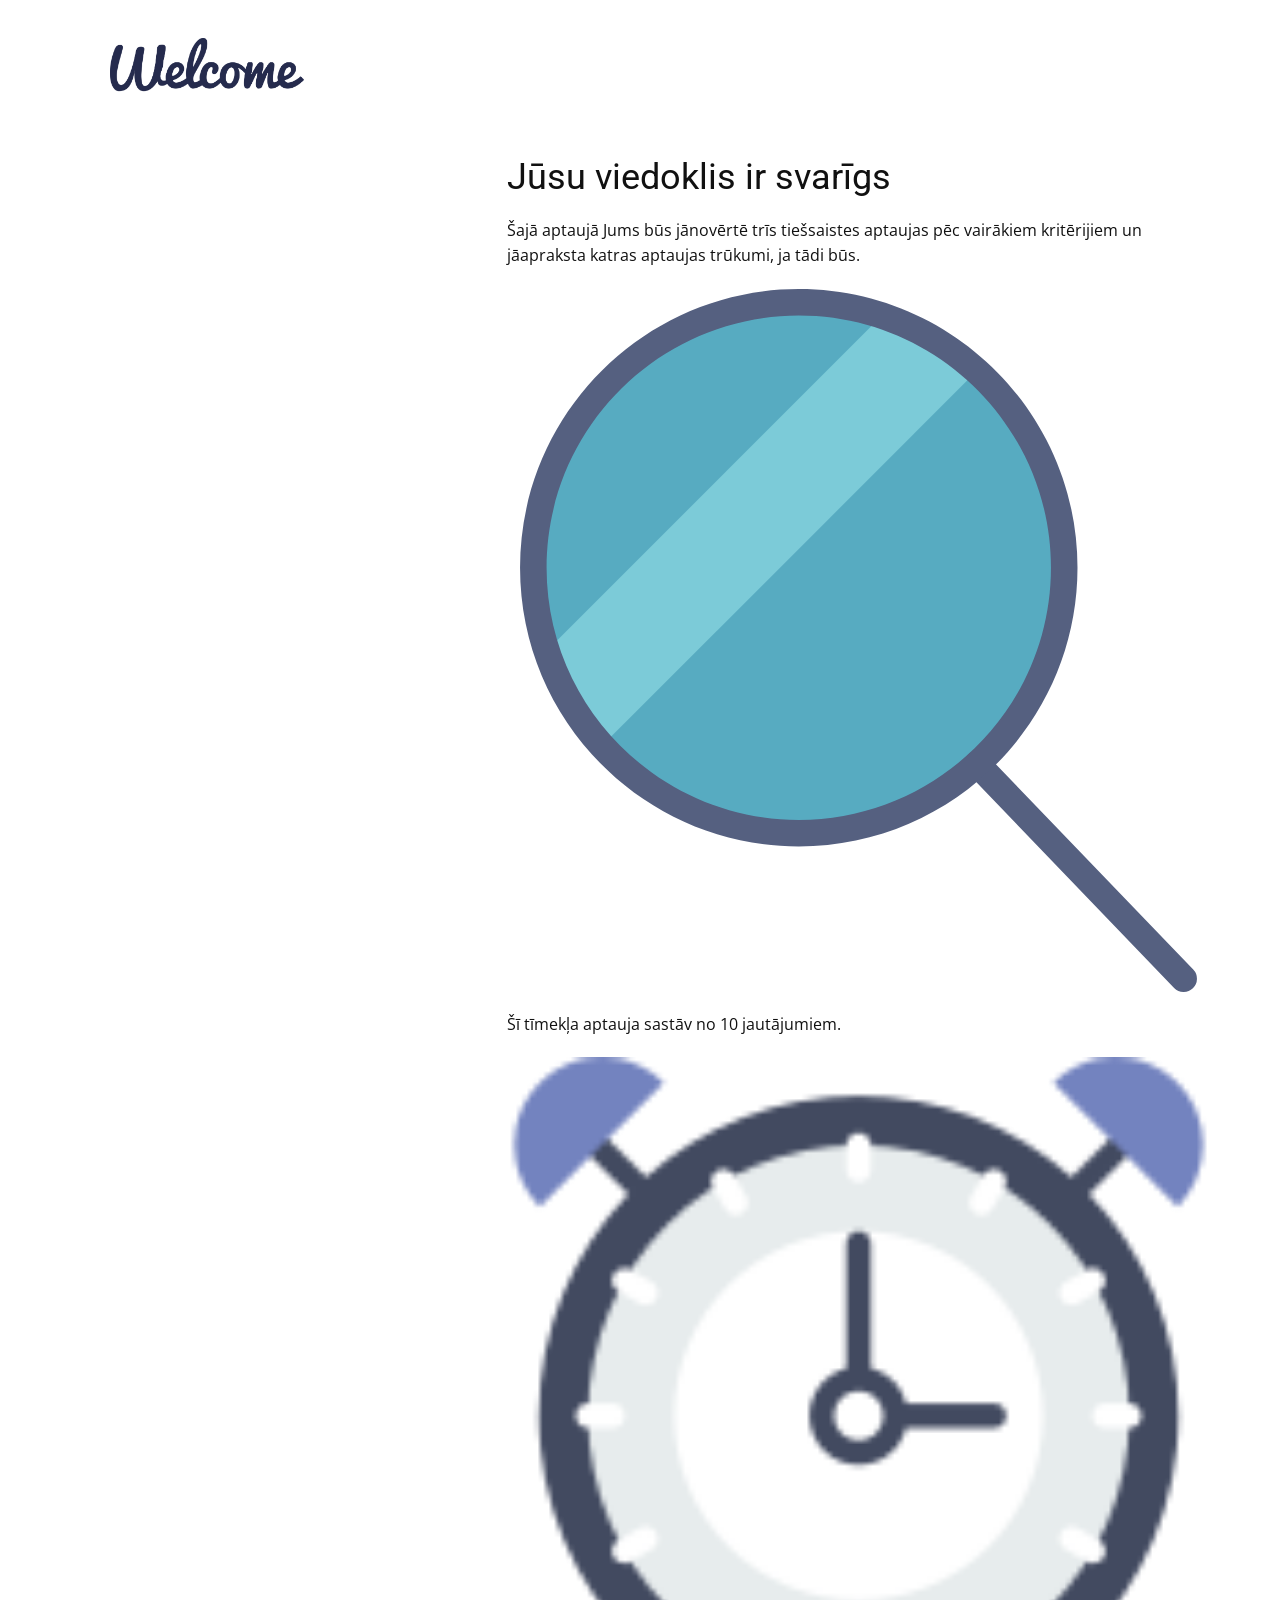
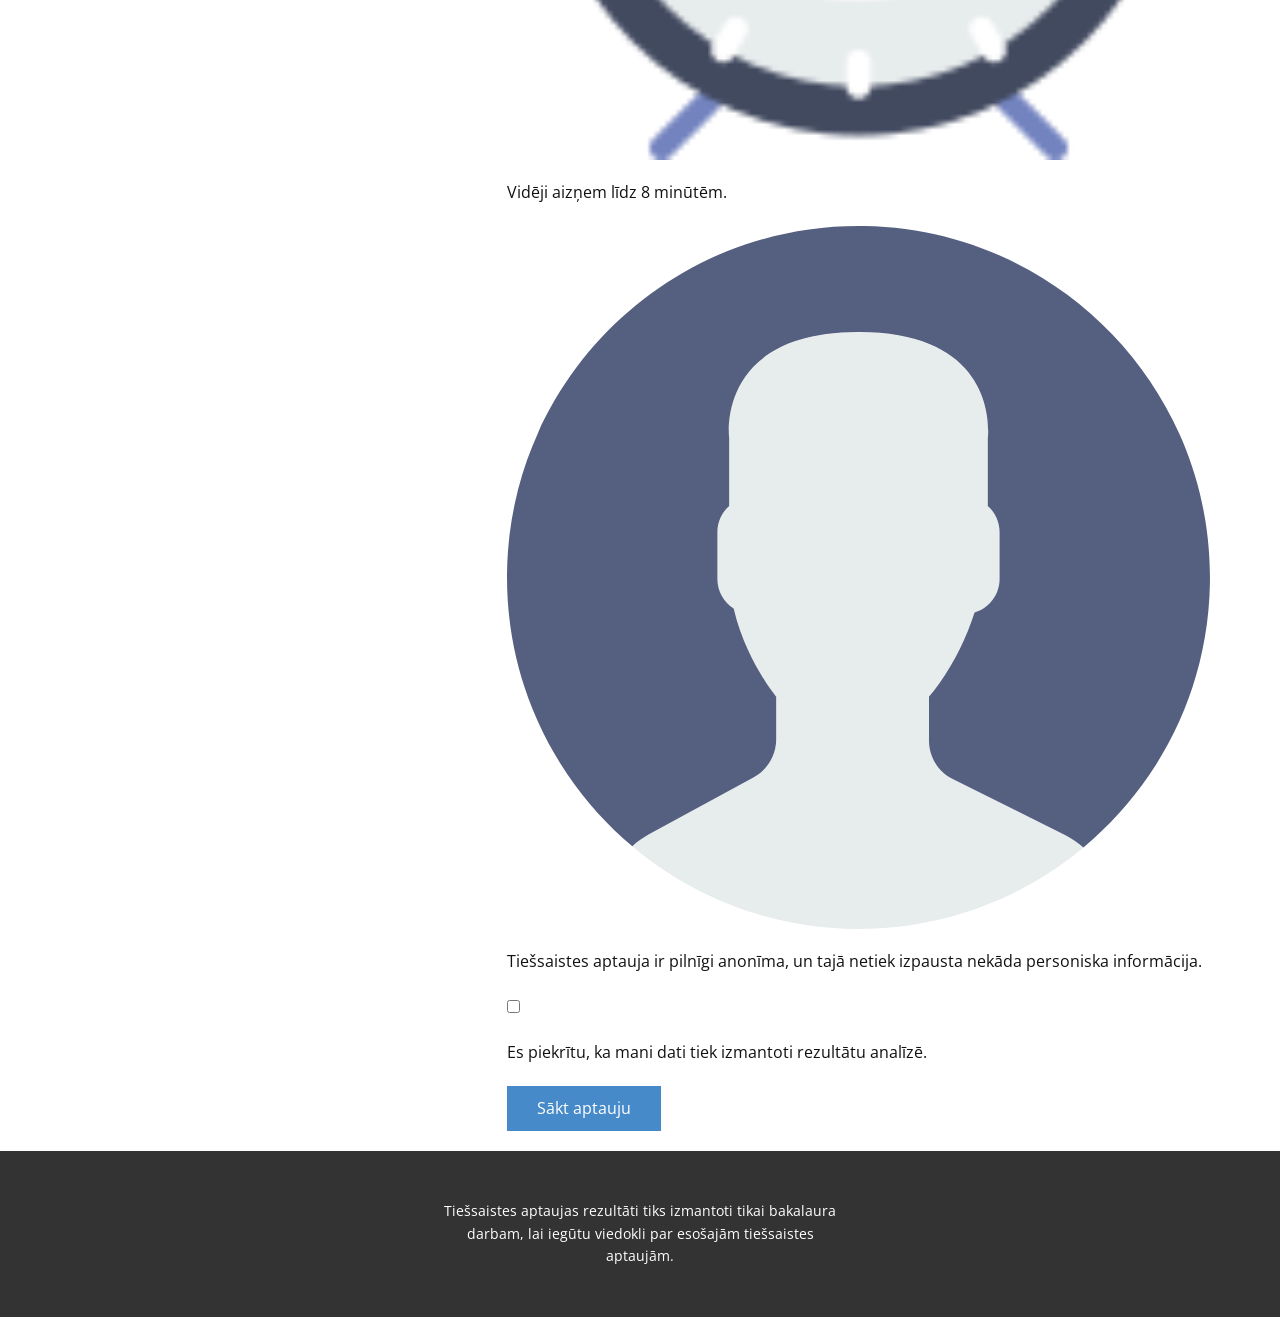
==== commit 4f15c3f5: "fixes" ====
--- a/index.html
+++ b/index.html
@@ -8,7 +8,7 @@
     <meta name="page_type" content="np-template-header-footer-from-plugin">
     <title>Ievadlapa</title>
     <link rel="stylesheet" href="nicepage.css" media="screen">
-<link rel="stylesheet" href="Ievadlapa.css" media="screen">
+<link rel="stylesheet" href="ievadlapa.css" media="screen">
     <script class="u-script" type="text/javascript" src="jquery-1.9.1.min.js" defer=""></script>
     <script class="u-script" type="text/javascript" src="nicepage.js" defer=""></script>
     <meta name="generator" content="Nicepage 4.9.1, nicepage.com">
@@ -66,7 +66,7 @@
                     <input type="checkbox" id="checkBox" name="checkBox">
                   </div>
                   <p class="u-text u-text-6" spellcheck="true"> Es piekrītu, ka mani dati tiek izmantoti rezultātu analīzē.</p>
-                  <a href="#" class="u-btn u-button-style u-btn-1" onclick="location.href='Peakon.html'">Sākt aptauju</a>
+                  <a href="#" class="u-btn u-button-style u-btn-1" onclick="location.href='peakon.html'">Sākt aptauju</a>
                 </div>
               </div>
             </div>
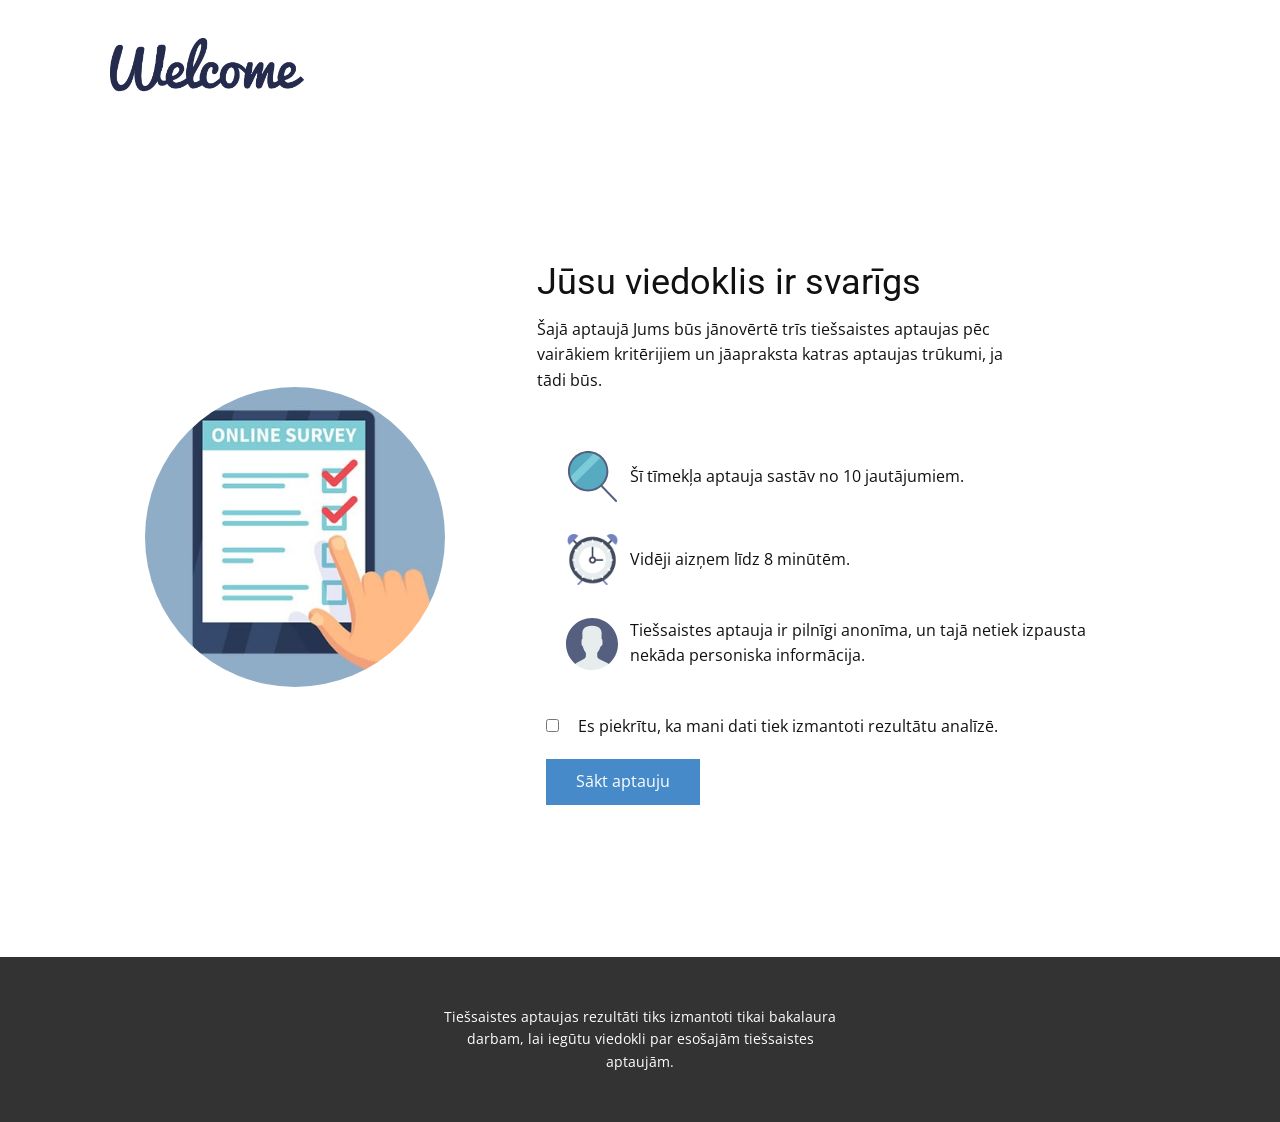
==== commit 87aedce5: "fix css" ====
--- a/index.html
+++ b/index.html
@@ -8,7 +8,7 @@
     <meta name="page_type" content="np-template-header-footer-from-plugin">
     <title>Ievadlapa</title>
     <link rel="stylesheet" href="nicepage.css" media="screen">
-<link rel="stylesheet" href="ievadlapa.css" media="screen">
+<link rel="stylesheet" href="index.css" media="screen">
     <script class="u-script" type="text/javascript" src="jquery-1.9.1.min.js" defer=""></script>
     <script class="u-script" type="text/javascript" src="nicepage.js" defer=""></script>
     <meta name="generator" content="Nicepage 4.9.1, nicepage.com">
--- a/index.css
+++ b/index.css
@@ -0,0 +1,330 @@
+.u-section-1 .u-sheet-1 {
+  min-height: 819px;
+}
+
+.u-section-1 .u-layout-wrap-1 {
+  margin-top: 60px;
+  margin-bottom: 60px;
+}
+
+.u-section-1 .u-layout-cell-1 {
+  min-height: 678px;
+}
+
+.u-section-1 .u-container-layout-1 {
+  padding: 30px;
+}
+
+.u-section-1 .u-image-1 {
+  width: 300px;
+  height: 300px;
+  background-image: url("images/db5fdf9e-9857-444e-9135-7a577f8520b8.jpg");
+  background-position: 50% 50%;
+  margin: 0 32px 0 auto;
+}
+
+.u-section-1 .u-layout-cell-2 {
+  min-height: 678px;
+}
+
+.u-section-1 .u-container-layout-2 {
+  padding: 14px 0;
+}
+
+.u-section-1 .u-text-1 {
+  margin: 51px 260px 0 30px;
+}
+
+.u-section-1 .u-text-2 {
+  margin: 14px 190px 0 30px;
+}
+
+.u-section-1 .u-icon-1 {
+  width: 51px;
+  height: 51px;
+  margin: 58px auto 0 60px;
+  padding: 0;
+}
+
+.u-section-1 .u-text-3 {
+  margin: -38px 97px 0 123px;
+}
+
+.u-section-1 .u-icon-2 {
+  width: 51px;
+  height: 51px;
+  margin: 44px auto 0 60px;
+  padding: 0;
+}
+
+.u-section-1 .u-text-4 {
+  margin: -38px 97px 0 123px;
+}
+
+.u-section-1 .u-icon-3 {
+  width: 52px;
+  height: 52px;
+  margin: 45px auto 0 59px;
+  padding: 0;
+}
+
+.u-section-1 .u-text-5 {
+  margin: -52px 97px 0 123px;
+}
+
+.u-section-1 .u-shape-1 {
+  width: 26px;
+  height: 26px;
+  margin: 45px auto 0 39px;
+}
+
+.u-section-1 .u-text-6 {
+  margin: -26px 149px 0 71px;
+}
+
+.u-section-1 .u-btn-1 {
+  margin: 20px auto 0 39px;
+}
+
+@media (max-width: 1199px) {
+  .u-section-1 .u-sheet-1 {
+    min-height: 664px;
+  }
+
+  .u-section-1 .u-layout-cell-1 {
+    min-height: 559px;
+  }
+
+  .u-section-1 .u-image-1 {
+    margin-right: 0;
+  }
+
+  .u-section-1 .u-layout-cell-2 {
+    min-height: 559px;
+  }
+
+  .u-section-1 .u-text-1 {
+    margin-right: 167px;
+    margin-left: 0;
+  }
+
+  .u-section-1 .u-text-2 {
+    width: auto;
+    margin-top: 35px;
+    margin-right: 97px;
+    margin-left: 0;
+  }
+
+  .u-section-1 .u-icon-1 {
+    margin-top: 83px;
+  }
+
+  .u-section-1 .u-text-3 {
+    width: auto;
+    margin-top: -42px;
+    margin-right: 73px;
+    margin-left: 131px;
+  }
+
+  .u-section-1 .u-icon-2 {
+    margin-top: 49px;
+  }
+
+  .u-section-1 .u-text-4 {
+    width: auto;
+    margin-right: 167px;
+    margin-left: 120px;
+  }
+
+  .u-section-1 .u-icon-3 {
+    margin-top: 44px;
+  }
+
+  .u-section-1 .u-text-5 {
+    width: auto;
+    margin-right: 31px;
+    margin-left: 131px;
+  }
+
+  .u-section-1 .u-shape-1 {
+    margin-top: 144px;
+    margin-left: 35px;
+  }
+
+  .u-section-1 .u-text-6 {
+    width: auto;
+    margin-right: 24px;
+    margin-left: 73px;
+  }
+
+  .u-section-1 .u-btn-1 {
+    margin-top: 59px;
+    margin-left: 35px;
+  }
+}
+
+@media (max-width: 991px) {
+  .u-section-1 .u-sheet-1 {
+    min-height: 582px;
+  }
+
+  .u-section-1 .u-layout-cell-1 {
+    min-height: 100px;
+  }
+
+  .u-section-1 .u-image-1 {
+    width: 216px;
+    height: 216px;
+  }
+
+  .u-section-1 .u-layout-cell-2 {
+    min-height: 100px;
+  }
+
+  .u-section-1 .u-text-1 {
+    margin-right: 31px;
+  }
+
+  .u-section-1 .u-text-2 {
+    margin-top: 27px;
+    margin-right: 0;
+  }
+
+  .u-section-1 .u-icon-1 {
+    margin-top: 95px;
+    margin-left: 10px;
+  }
+
+  .u-section-1 .u-text-3 {
+    margin-top: -38px;
+    margin-right: 0;
+    margin-left: 69px;
+  }
+
+  .u-section-1 .u-icon-2 {
+    margin-top: 48px;
+    margin-left: 10px;
+  }
+
+  .u-section-1 .u-text-4 {
+    margin-right: 83px;
+    margin-left: 69px;
+  }
+
+  .u-section-1 .u-icon-3 {
+    margin-left: 10px;
+  }
+
+  .u-section-1 .u-text-5 {
+    margin-right: 10px;
+    margin-left: 72px;
+  }
+
+  .u-section-1 .u-shape-1 {
+    margin-top: 110px;
+    margin-left: 23px;
+  }
+
+  .u-section-1 .u-text-6 {
+    margin-top: 10px;
+    margin-right: 0;
+    margin-left: 23px;
+  }
+
+  .u-section-1 .u-btn-1 {
+    margin-top: 289px;
+    margin-left: 0;
+  }
+}
+
+@media (max-width: 767px) {
+  .u-section-1 .u-sheet-1 {
+    min-height: 935px;
+  }
+
+  .u-section-1 .u-container-layout-1 {
+    padding-left: 10px;
+    padding-right: 10px;
+  }
+
+  .u-section-1 .u-text-3 {
+    margin-top: -42px;
+  }
+
+  .u-section-1 .u-text-6 {
+    margin-top: -51px;
+  }
+}
+
+@media (max-width: 575px) {
+  .u-section-1 .u-sheet-1 {
+    min-height: 743px;
+  }
+
+  .u-section-1 .u-layout-cell-1 {
+    min-height: 276px;
+  }
+
+  .u-section-1 .u-container-layout-1 {
+    padding-top: 17px;
+    padding-bottom: 17px;
+  }
+
+  .u-section-1 .u-image-1 {
+    margin-right: auto;
+    margin-left: 50px;
+  }
+
+  .u-section-1 .u-text-1 {
+    margin-right: 0;
+  }
+
+  .u-section-1 .u-text-2 {
+    margin-top: 0;
+  }
+
+  .u-section-1 .u-icon-1 {
+    margin-top: 44px;
+  }
+
+  .u-section-1 .u-text-3 {
+    margin-top: 0;
+    margin-right: -10px;
+    margin-left: 10px;
+  }
+
+  .u-section-1 .u-icon-2 {
+    margin-top: 29px;
+  }
+
+  .u-section-1 .u-text-4 {
+    margin-top: 8px;
+    margin-right: -10px;
+    margin-left: 10px;
+  }
+
+  .u-section-1 .u-icon-3 {
+    margin-top: 27px;
+  }
+
+  .u-section-1 .u-text-5 {
+    margin-top: 10px;
+    margin-right: -10px;
+    margin-left: 10px;
+  }
+
+  .u-section-1 .u-shape-1 {
+    margin-top: 23px;
+    margin-left: 10px;
+  }
+
+  .u-section-1 .u-text-6 {
+    margin-top: -26px;
+    margin-right: -23px;
+    margin-left: 46px;
+  }
+
+  .u-section-1 .u-btn-1 {
+    margin-top: 13px;
+  }
+}
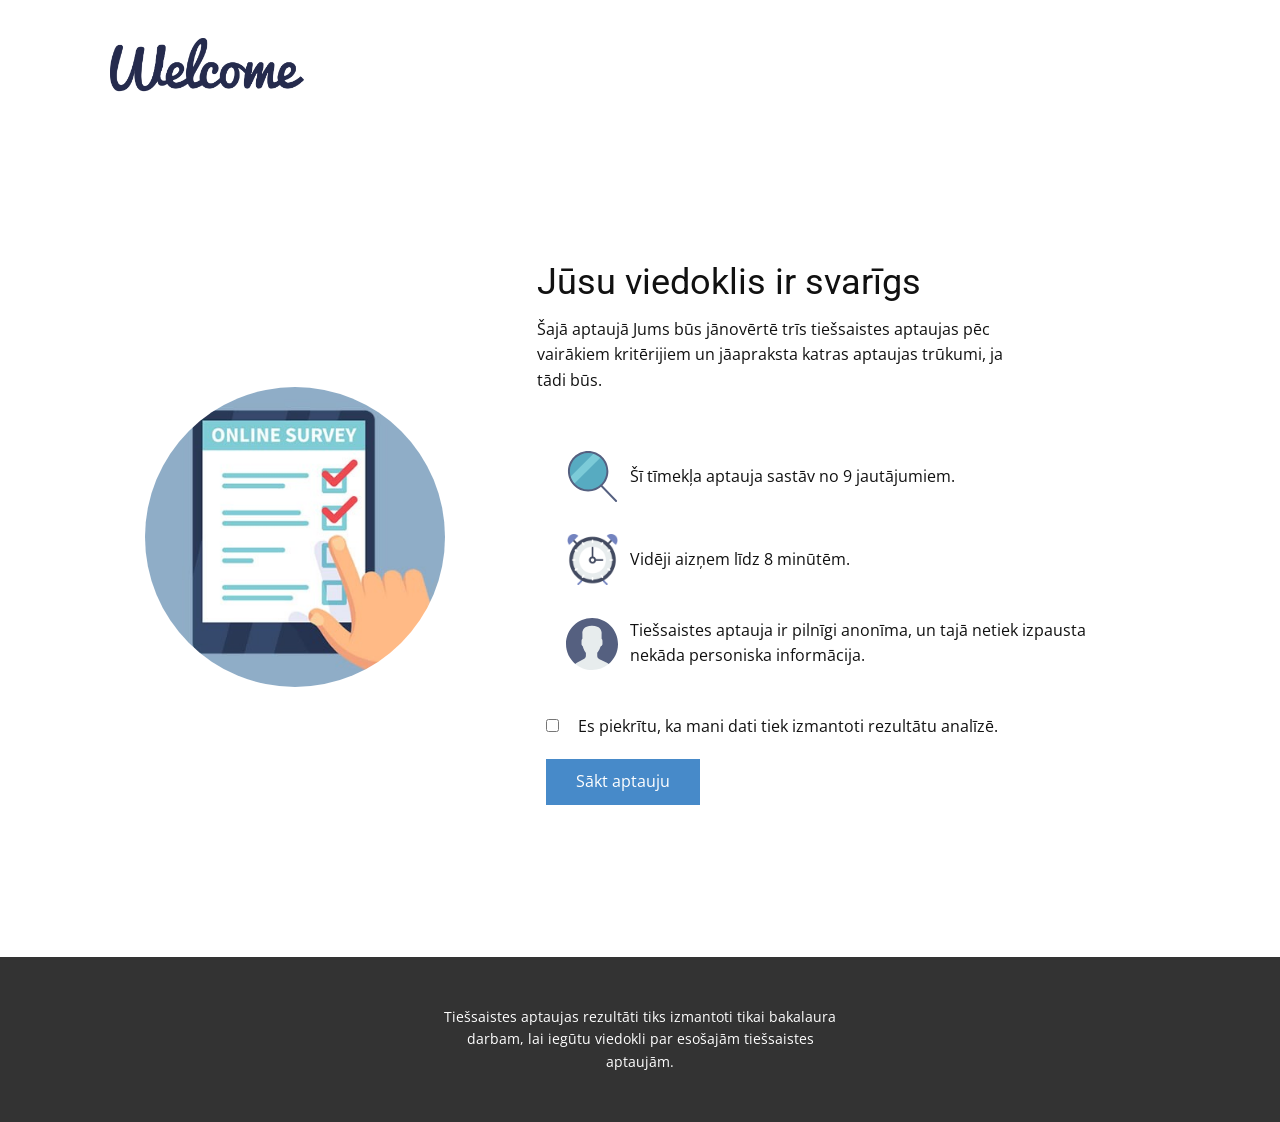
==== commit 42e05dca: "question number fix" ====
--- a/index.html
+++ b/index.html
@@ -48,7 +48,7 @@
                   <p class="u-text u-text-2" spellcheck="true"> Šajā aptaujā Jums būs jānovērtē trīs tiešsaistes aptaujas pēc vairākiem kritērijiem un jāapraksta katras aptaujas trūkumi, ja tādi būs.</p><span class="u-icon u-icon-1"><svg class="u-svg-link" preserveAspectRatio="xMidYMin slice" viewBox="0 0 52.966 52.966" style=""><use xlink:href="#svg-3977"></use></svg><svg xmlns="http://www.w3.org/2000/svg" xmlns:xlink="http://www.w3.org/1999/xlink" version="1.1" xml:space="preserve" class="u-svg-content" viewBox="0 0 52.966 52.966" x="0px" y="0px" id="svg-3977" style="enable-background:new 0 0 52.966 52.966;"><circle style="fill:#57ABC1;" cx="21.983" cy="21" r="20"></circle><line style="fill:none;stroke:#556080;stroke-width:2;stroke-linecap:round;stroke-miterlimit:10;" x1="35.437" y1="35.798" x2="50.983" y2="51.966"></line><path style="fill:#7CCBD8;" d="M3.002,27.253c0.848,2.582,2.24,5.018,4.167,7.146L35.382,6.186
 	c-2.129-1.928-4.564-3.319-7.146-4.167L3.002,27.253z"></path><path style="fill:#556080;" d="M21.983,42c-11.58,0-21-9.42-21-21s9.42-21,21-21s21,9.42,21,21S33.562,42,21.983,42z M21.983,2
 	c-10.477,0-19,8.523-19,19s8.523,19,19,19s19-8.523,19-19S32.459,2,21.983,2z"></path></svg></span>
-                  <p class="u-text u-text-3" spellcheck="false"> Šī tīmekļa aptauja sastāv no 10 jautājumiem.</p><span class="u-file-icon u-icon u-icon-2"><img src="images/71afeeea-2684-4a28-bda9-d3d5058b51b9.png" alt=""></span>
+                  <p class="u-text u-text-3" spellcheck="false"> Šī tīmekļa aptauja sastāv no 9 jautājumiem.</p><span class="u-file-icon u-icon u-icon-2"><img src="images/71afeeea-2684-4a28-bda9-d3d5058b51b9.png" alt=""></span>
                   <p class="u-text u-text-4" spellcheck="false"> Vidēji aizņem līdz 8 minūtēm.</p><span class="u-icon u-icon-3"><svg class="u-svg-link" preserveAspectRatio="xMidYMin slice" viewBox="0 0 53 53" style=""><use xlink:href="#svg-1f9f"></use></svg><svg xmlns="http://www.w3.org/2000/svg" xmlns:xlink="http://www.w3.org/1999/xlink" version="1.1" xml:space="preserve" class="u-svg-content" viewBox="0 0 53 53" x="0px" y="0px" id="svg-1f9f" style="enable-background:new 0 0 53 53;"><path style="fill:#E7ECED;" d="M18.613,41.552l-7.907,4.313c-0.464,0.253-0.881,0.564-1.269,0.903C14.047,50.655,19.998,53,26.5,53
 	c6.454,0,12.367-2.31,16.964-6.144c-0.424-0.358-0.884-0.68-1.394-0.934l-8.467-4.233c-1.094-0.547-1.785-1.665-1.785-2.888v-3.322
 	c0.238-0.271,0.51-0.619,0.801-1.03c1.154-1.63,2.027-3.423,2.632-5.304c1.086-0.335,1.886-1.338,1.886-2.53v-3.546
